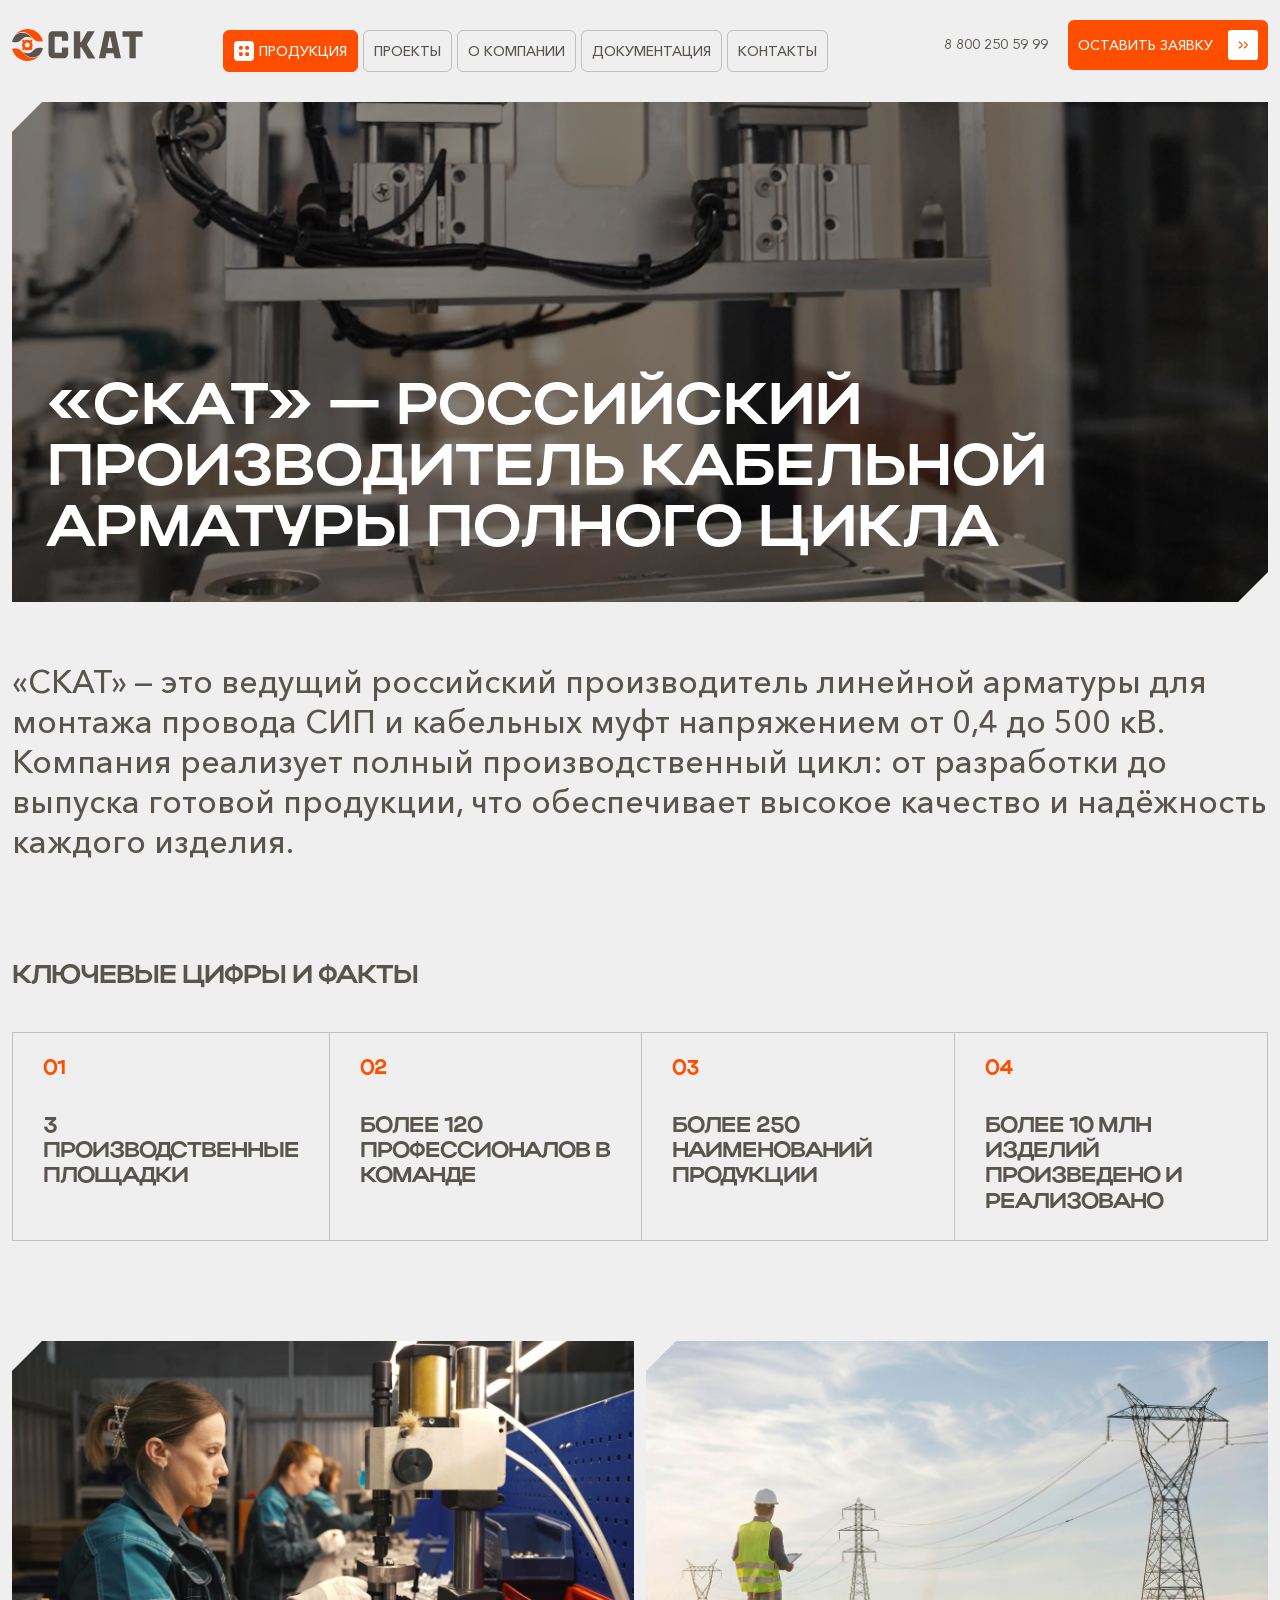
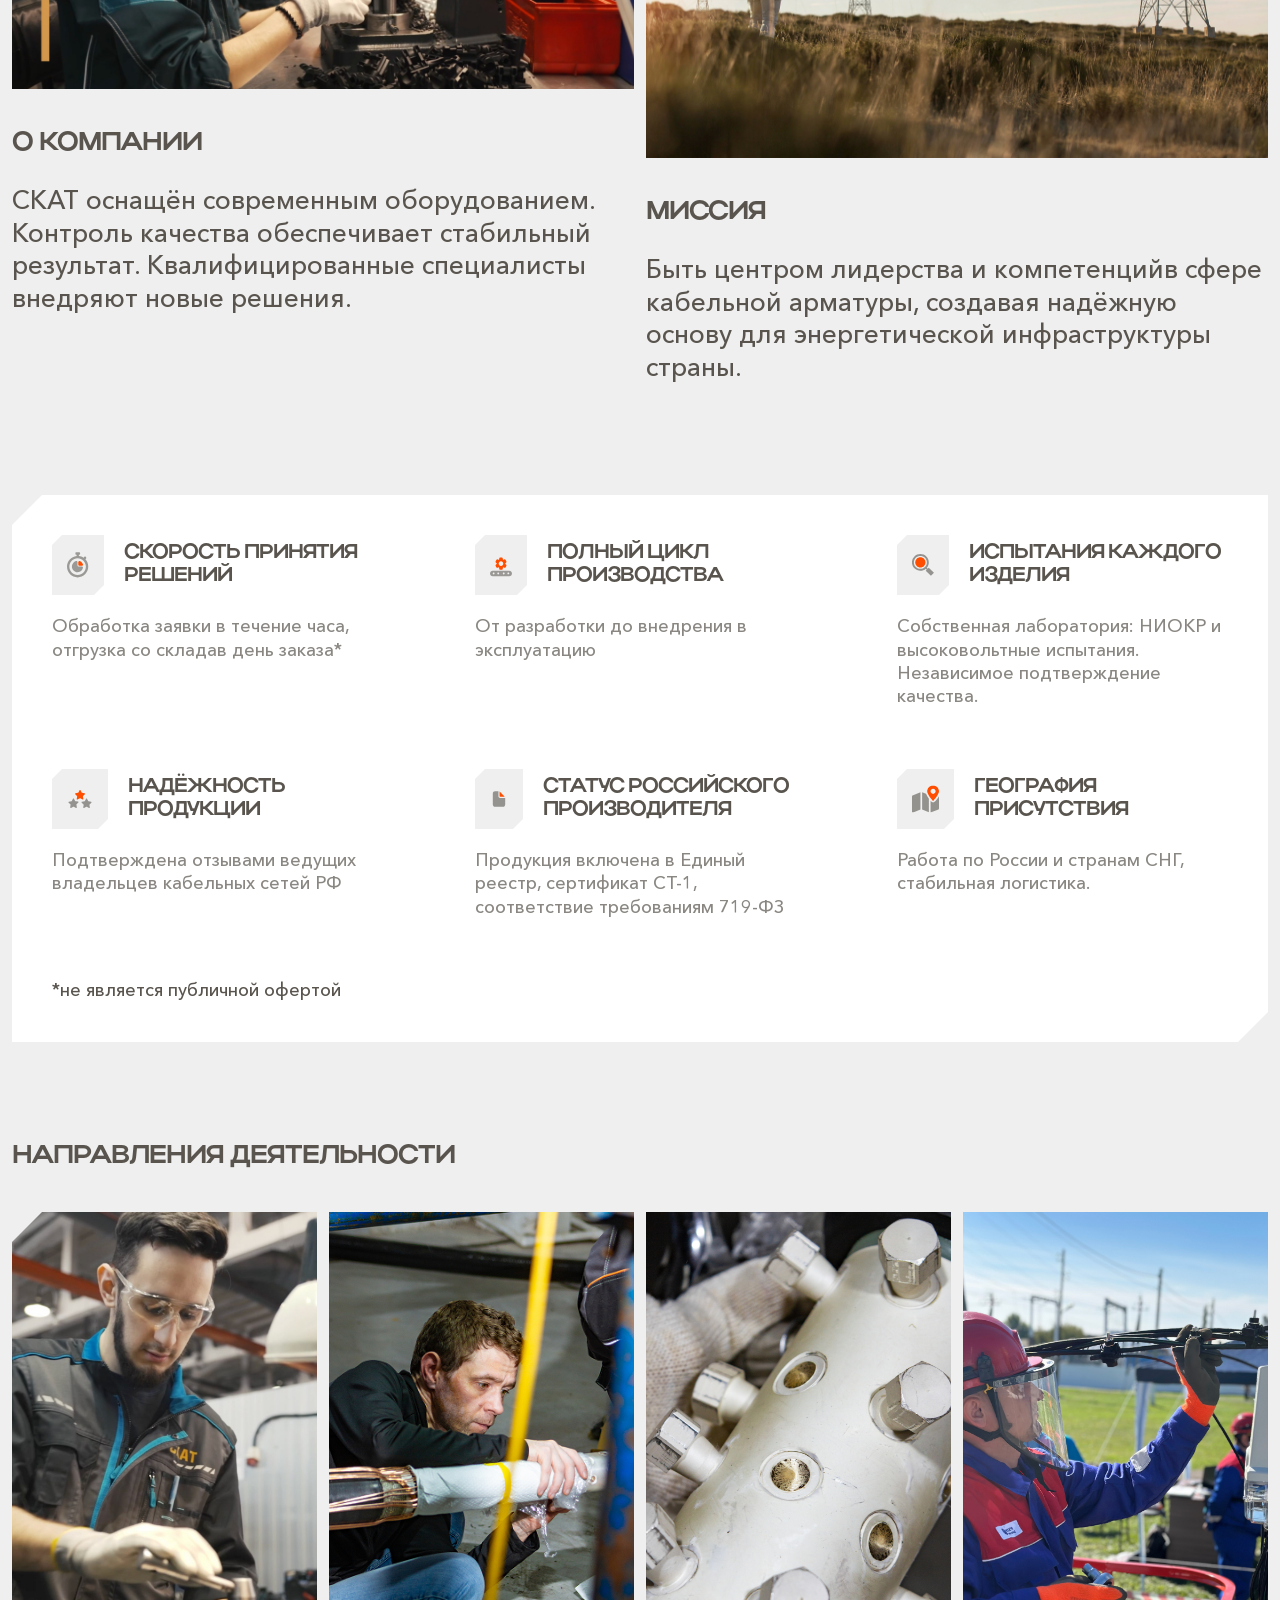
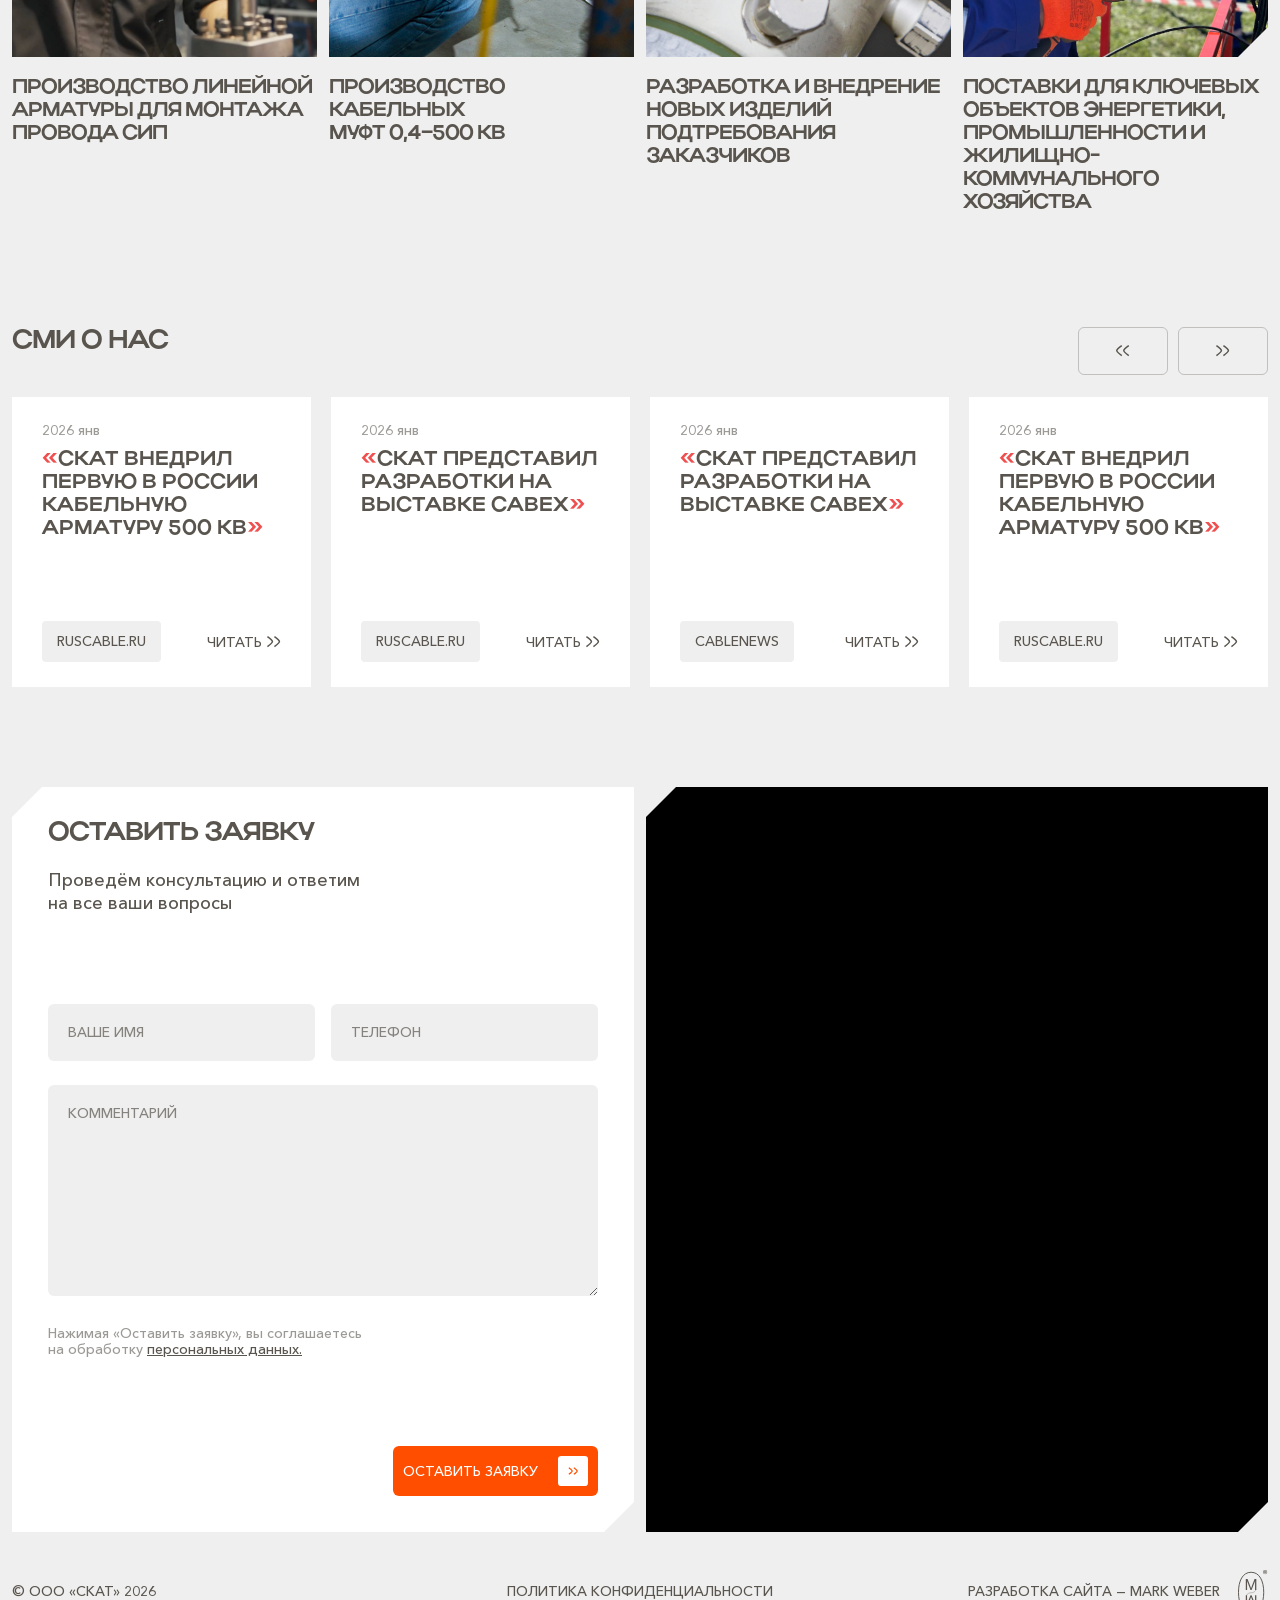
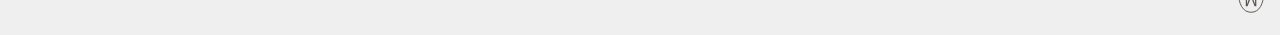
==== about.html @ c80c0df2 "added page about" ====
<!DOCTYPE html>
<html lang="ru">
	<head>
		<meta charset="UTF-8" />
		<meta name="viewport" content="width=device-width, initial-scale=1.0" />
		<title>О компании — СКАТ</title>
		<link rel="stylesheet" href="styles/swiper-bundle.min.css" />
		<link rel="stylesheet" href="styles/aos.css" />
		<link rel="stylesheet" href="styles/styles.css?ver=docs12" />
	</head>
	<body>
		<!-- Header -->
		<header class="header">
			<div class="container container-lg">
				<div class="row header-row">
					<!-- Logo -->
					<div class="col-5 col-md-2 col-lg-2 col-xl-3 header-row__logo">
						<a href="index.html" class="header-logo">
							<img
								src="images/logo-skat.svg"
								alt="СКАТ"
								width="131"
								height="32"
							/>
						</a>
					</div>
					<!-- Menu (desktop) -->
					<div class="col-12 col-md-6 col-lg-6 col-xl-6 header-row__nav">
						<nav class="menu">
							<a href="#" class="menu-item menu-item-selected">
								<span class="menu-icon">
									<img
										src="images/icon-menu-grid.svg"
										alt=""
										width="10"
										height="10"
									/>
								</span>
								продукция
							</a>
							<a href="#" class="menu-item">проекты</a>
							<a href="#" class="menu-item">о компании</a>
							<a href="#" class="menu-item">документация</a>
							<a href="contacts1.html" class="menu-item">Контакты</a>
						</nav>
					</div>
					<!-- Phone, Burger, Button -->
					<div class="col-7 col-md-10 col-lg-4 col-xl-3 header-row__right">
						<div class="header-right">
							<a href="tel:+78002505999" class="phone">8 800 250 59 99</a>
							<button
								type="button"
								class="burger-btn"
								aria-label="Открыть меню"
							>
								<span class="burger-btn__line burger-btn__line--top"></span>
								<span class="burger-btn__line burger-btn__line--bottom"></span>
							</button>
							<button class="btn btn-primary feedback-btn">
								Оставить заявку
								<img
									src="images/icon-arrow-double.svg"
									alt="Подробнее"
									width="36"
									height="36"
								/>
							</button>
						</div>
					</div>
				</div>
			</div>
			<!-- Мобильное меню (выезжает слева) -->
			<div
				class="mobile-menu-overlay"
				id="mobile-menu-overlay"
				aria-hidden="true"
			></div>
			<div class="mobile-menu-panel" id="mobile-menu-panel" aria-hidden="true">
				<nav class="menu">
					<a href="#" class="menu-item menu-item-selected">
						<span class="menu-icon">
							<img
								src="images/icon-menu-grid.svg"
								alt=""
								width="10"
								height="10"
							/>
						</span>
						продукция
					</a>
					<a href="#" class="menu-item">проекты</a>
					<a href="#" class="menu-item">о компании</a>
					<a href="#" class="menu-item">документация</a>
					<a href="contacts1.html" class="menu-item">Контакты</a>
				</nav>
				<a href="#" class="btn btn-primary feedback-btn">
					Оставить заявку
					<img
						src="images/icon-arrow-double.svg"
						alt=""
						width="36"
						height="36"
					/>
				</a>
			</div>
		</header>

		<!-- ======================== ABOUT PAGE ======================== -->
		

			<!-- 1) Hero -->
			<section class="about-hero-section"  >
				<div class="container container-xxl" data-aos="fade-up" data-aos-delay="200">
					<div class="about-hero corner-tl-30 corner-br-30" style="background-image: url(images/hero-about.jpg);">
						<div class="about-hero__overlay"></div>
						<div class="about-hero__content">
							<h2 class="about-hero__title">
								«СКАТ» — российский производитель кабельной арматуры полного цикла
							</h2>
						</div>
					</div>
				</div>
			</section>

			<!-- 2) О компании — текст -->
			 <section class="about-page-section" >
					<div class="container container-lg" data-aos="fade-up" data-aos-delay="400">
						<div class="about-text-block">
							<div class="about-text-block__p">
								<p>«СКАТ» — это ведущий российский производитель линейной арматуры для монтажа провода СИП и кабельных муфт напряжением от 0,4 до 500 кВ. Компания реализует полный производственный цикл: от разработки до выпуска готовой продукции, что обеспечивает высокое качество и надёжность каждого изделия.
								</p>
							</div>
						</div>
					</div>
			</section>

			<!-- 3) Ключевые цифры и факты -->
			 <section class="about-facts-section" >
				<div class="container container-lg">
						<h3 class="about-section-title"  data-aos="fade-up" data-aos-delay="200">Ключевые цифры и факты</h3>
						<div class="about-facts">
							<div class="about-facts__item"  data-aos="fade-up" data-aos-delay="200">
								<span class="about-facts__number">01</span>
								<span class="about-facts__label">3 производственные площадки</span>
							</div>
							<div class="about-facts__item"  data-aos="fade-up" data-aos-delay="400">
								<span class="about-facts__number">02</span>
								<span class="about-facts__label">Более 120 профессионалов в команде</span>
							</div>
							<div class="about-facts__item"  data-aos="fade-up" data-aos-delay="600">
								<span class="about-facts__number">03</span>
								<span class="about-facts__label">Более 250 наименований продукции</span>
							</div>
							<div class="about-facts__item"  data-aos="fade-up" data-aos-delay="800">
								<span class="about-facts__number">04</span>
								<span class="about-facts__label">Более 10 млн изделий произведено и реализовано</span>
							</div>
						</div>
				</div>
			</section>

			<!-- 4) Два блока: картинка с уголками + название + текст -->
			<section class="about-info-section" >
				<div class="container container-lg" >
					<div class="row">
						<div class="col-12 col-md-6">
							<div class="about-info-block" data-aos="fade-up" data-aos-delay="200">
								<div class="about-info-block__image corner-tl-30">
									<img src="images/about1.jpg" alt="Производство" />
								</div>
								<h3 class="about-info-block__title">О компании</h3>
								<p class="about-info-block__text">
								СКАТ оснащён современным оборудованием. Контроль качества обеспечивает стабильный результат. Квалифицированные специалисты внедряют новые решения.
								</p>
							</div>
						</div>
						<div class="col-12 col-md-6">
							<div class="about-info-block" data-aos="fade-up" data-aos-delay="400">
								<div class="about-info-block__image corner-tl-30">
									<img src="images/about2.jpg" alt="Команда" />
								</div>
								<h3 class="about-info-block__title">миссия</h3>
								<div class="about-info-block__text">
									Быть центром лидерства и компетенцийв сфере кабельной арматуры, создавая надёжную основу для энергетической инфраструктуры страны.
								</div>
							</div>
						</div>
					</div>
				</div>
			</section>

			<!-- 5) Преимущества — белая секция с уголками, сетка 3×2 -->
			<section class="about-advantages-section" >
				<div class="container container-xxl">
					<div class="about-advantages corner-tl-30 corner-br-30">
						<div class="about-advantages__grid">
							<div class="about-advantages__item" data-aos="fade-up" data-aos-delay="200">
								<div class="about-advantages__head">
									<div class="about-advantages__icon corner-tl-10-white corner-br-10-white">
										<img src="images/icon-speed.svg" alt="" />
									</div>
									<h4 class="about-advantages__title">Скорость принятия решений</h4>
								</div>
								<p class="about-advantages__text">
									Обработка заявки в течение часа, отгрузка со складав день заказа* 
								</p>
							</div>
							<div class="about-advantages__item" data-aos="fade-up" data-aos-delay="400">
								<div class="about-advantages__head">
									<div class="about-advantages__icon corner-tl-10-white corner-br-10-white">
										<img src="images/icon-setting.svg" alt="" />
									</div>
									<h4 class="about-advantages__title">полный цикл производства</h4>
								</div>
								<p class="about-advantages__text">
									От разработки до внедрения в эксплуатацию
								</p>
							</div>
							<div class="about-advantages__item" data-aos="fade-up" data-aos-delay="600">
								<div class="about-advantages__head">
									<div class="about-advantages__icon corner-tl-10-white corner-br-10-white">
										<img src="images/icon-search.svg" alt="" />
									</div>
									<h4 class="about-advantages__title">Испытания каждого изделия</h4>
								</div>
								<p class="about-advantages__text">
									Собственная лаборатория: НИОКР и высоковольтные испытания. Независимое подтверждение качества.
								</p>
							</div>
							<div class="about-advantages__item" data-aos="fade-up" data-aos-delay="200">
								<div class="about-advantages__head">
									<div class="about-advantages__icon corner-tl-10-white corner-br-10-white">
										<img src="images/icon-medal.svg" alt="" />
									</div>
									<h4 class="about-advantages__title">Надёжность продукции</h4>
								</div>
								<p class="about-advantages__text">
									Подтверждена отзывами ведущих владельцев кабельных сетей РФ
								</p>
							</div>
							<div class="about-advantages__item" data-aos="fade-up" data-aos-delay="400">
								<div class="about-advantages__head">
									<div class="about-advantages__icon corner-tl-10-white corner-br-10-white">
										<img src="images/icon-doc.svg" alt="" />
									</div>
									<h4 class="about-advantages__title">Статус российского производителя</h4>
								</div>
								<p class="about-advantages__text">
									Продукция включена в Единый реестр, сертификат СТ-1, соответствие требованиям 719-ФЗ
								</p>
							</div>
							<div class="about-advantages__item" data-aos="fade-up" data-aos-delay="600">
								<div class="about-advantages__head">
									<div class="about-advantages__icon corner-tl-10-white corner-br-10-white">
										<img src="images/icon-geo.svg" alt="" />
									</div>
									<h4 class="about-advantages__title">География присутствия</h4>
								</div>
								<p class="about-advantages__text">
									Работа по России и странам СНГ, стабильная логистика.
								</p>
							</div>
						</div>
						<div class="about-advantages-text" data-aos="fade-up" data-aos-delay="200">*не является публичной офертой</div>
					</div>
				</div>
			</section>

			<!-- 6) Направления деятельности -->
			<section class="about-activities-section" >
				<div class="container container-lg">
					<h3 class="about-section-title" data-aos="fade-up" data-aos-delay="200">Направления деятельности</h3>
					<div class="row">
						<div class="col-12 col-sm-6 col-lg-3">
							<div class="about-activity" data-aos="fade-up" data-aos-delay="200">
								<div class="about-activity__image corner-tl-30">
									<img src="images/nap1.jpg" alt="Производство линейной арматуры для монтажа провода СИП" />
								</div>
								<h4 class="about-activity__title">Производство линейной<br> арматуры для монтажа<br> провода СИП</h4>
							</div>
						</div>
						<div class="col-12 col-sm-6 col-lg-3">
							<div class="about-activity" data-aos="fade-up" data-aos-delay="400">
								<div class="about-activity__image">
									<img src="images/nap2.jpg" alt="Производство кабельных муфт 0,4–500 кВ" />
								</div>
								<h4 class="about-activity__title">Производство кабельных<br> муфт 0,4–500 кВ</h4>
							</div>
						</div>
						<div class="col-12 col-sm-6 col-lg-3">
							<div class="about-activity" data-aos="fade-up" data-aos-delay="600">
								<div class="about-activity__image">
									<img src="images/nap3.jpg" alt="Разработка и внедрение новых изделий подтребования заказчиков" />
								</div>
								<h4 class="about-activity__title">Разработка и внедрение<br> новых изделий<br> подтребования заказчиков</h4>
							</div>
						</div>
						<div class="col-12 col-sm-6 col-lg-3">
							<div class="about-activity" data-aos="fade-up" data-aos-delay="800">
								<div class="about-activity__image corner-br-30">
									<img src="images/nap4.jpg" alt="Поставки для ключевых объектов энергетики, промышленности и жилищно-коммунального хозяйства" />
								</div>
								<h4 class="about-activity__title">Поставки для ключевых<br> объектов энергетики,<br> промышленности и жилищно-<br>коммунального хозяйства</h4>
							</div>
						</div>
					</div>
				</div>
			</section>

			<!-- 7) СМИ о нас -->
			<section class="about-press-section" >
				<div class="container container-lg">
					<div class="about-press__header" data-aos="fade-up" data-aos-delay="200">
						<h3 class="about-section-title">СМИ о нас</h3>
						<div class="about-press__nav">
							<button
								class="about-press__btn about-press__btn--prev"
								type="button"
								aria-label="Назад"
							>
								<svg width="14" height="12" viewBox="0 0 14 12" fill="none" xmlns="http://www.w3.org/2000/svg">
									<path d="M12.75 0.614258C12.75 0.614258 7.75 4.11426 7.75 5.61426C7.75 7.11426 12.75 10.6143 12.75 10.6143" stroke="#59554E" stroke-width="1.5"/>
									<path d="M5.75 0.614258C5.75 0.614258 0.75 4.11426 0.75 5.61426C0.75 7.11426 5.75 10.6143 5.75 10.6143" stroke="#59554E" stroke-width="1.5"/>
								</svg>
							</button>
							<button
								class="about-press__btn about-press__btn--next"
								type="button"
								aria-label="Вперёд"
							>
								<svg width="14" height="12" viewBox="0 0 14 12" fill="none" xmlns="http://www.w3.org/2000/svg">
									<path d="M0.430161 0.614258C0.430161 0.614258 5.43016 4.11426 5.43016 5.61426C5.43016 7.11426 0.430161 10.6143 0.430161 10.6143" stroke="#59554E" stroke-width="1.5"/>
									<path d="M7.43016 0.614258C7.43016 0.614258 12.4302 4.11426 12.4302 5.61426C12.4302 7.11426 7.43016 10.6143 7.43016 10.6143" stroke="#59554E" stroke-width="1.5"/>
								</svg>
							</button>
						</div>
					</div>
					<div class="about-press__swiper swiper" data-aos="fade-up" data-aos-delay="200">
						<div class="swiper-wrapper">
							<div class="swiper-slide">
								<div class="about-press__card">
									<div class="about-press__top">
										<span class="about-press__date text-14">2026 янв</span>
										<h4 class="about-press__card-title">
											<span>«</span>СКАТ внедрил первую в России кабельную арматуру 500 кВ<span>»</span>
										</h4>
									</div>
									<div class="about-press__bottom">
										<span class="about-press__source text-14">RusCable.Ru</span>
										<a href="#" class="about-press__link text-14">Читать 
											<span>
												<svg width="14" height="12" viewBox="0 0 14 12" fill="none" xmlns="http://www.w3.org/2000/svg">
													<path d="M0.430176 10.6143C0.430176 10.6143 5.43018 7.11426 5.43018 5.61426C5.43018 4.11426 0.430176 0.614258 0.430176 0.614258" stroke="#59554E" stroke-width="1.5"/>
													<path d="M7.43018 10.6143C7.43018 10.6143 12.4302 7.11426 12.4302 5.61426C12.4302 4.11426 7.43018 0.614258 7.43018 0.614258" stroke="#59554E" stroke-width="1.5"/>
												</svg>
											</span>
										</a>
									</div>
								</div>
							</div>
							<div class="swiper-slide">
								<div class="about-press__card">
									<div class="about-press__top">
										<span class="about-press__date text-14">2026 янв</span>
										<h4 class="about-press__card-title">
											<span>«</span>СКАТ представил разработки на выставке Cabex<span>»</span>
										</h4>
									</div>
									<div class="about-press__bottom">
										<span class="about-press__source text-14">RusCable.Ru</span>
										<a href="#" class="about-press__link text-14">Читать 
											<span>
												<svg width="14" height="12" viewBox="0 0 14 12" fill="none" xmlns="http://www.w3.org/2000/svg">
													<path d="M0.430176 10.6143C0.430176 10.6143 5.43018 7.11426 5.43018 5.61426C5.43018 4.11426 0.430176 0.614258 0.430176 0.614258" stroke="#59554E" stroke-width="1.5"/>
													<path d="M7.43018 10.6143C7.43018 10.6143 12.4302 7.11426 12.4302 5.61426C12.4302 4.11426 7.43018 0.614258 7.43018 0.614258" stroke="#59554E" stroke-width="1.5"/>
												</svg>
											</span>
										</a>
									</div>
								</div>
							</div>
							<div class="swiper-slide">
								<div class="about-press__card">
									<div class="about-press__top">
										<span class="about-press__date text-14">2026 янв</span>
										<h4 class="about-press__card-title">
											<span>«</span>СКАТ представил разработки на выставке Cabex<span>»</span>
										</h4>
									</div>
									<div class="about-press__bottom">
										<span class="about-press__source text-14">CableNews</span>
										<a href="#" class="about-press__link text-14">Читать 
											<span>
												<svg width="14" height="12" viewBox="0 0 14 12" fill="none" xmlns="http://www.w3.org/2000/svg">
													<path d="M0.430176 10.6143C0.430176 10.6143 5.43018 7.11426 5.43018 5.61426C5.43018 4.11426 0.430176 0.614258 0.430176 0.614258" stroke="#59554E" stroke-width="1.5"/>
													<path d="M7.43018 10.6143C7.43018 10.6143 12.4302 7.11426 12.4302 5.61426C12.4302 4.11426 7.43018 0.614258 7.43018 0.614258" stroke="#59554E" stroke-width="1.5"/>
												</svg>
											</span>
										</a>
									</div>
								</div>
							</div>
							
							<div class="swiper-slide">
								<div class="about-press__card">
									<div class="about-press__top">
										<span class="about-press__date text-14">2026 янв</span>
										<h4 class="about-press__card-title">
											<span>«</span>СКАТ внедрил первую в России кабельную арматуру 500 кВ<span>»</span>
										</h4>
									</div>
									<div class="about-press__bottom">
										<span class="about-press__source text-14">RusCable.Ru</span>
										<a href="#" class="about-press__link text-14">Читать 
											<span>
												<svg width="14" height="12" viewBox="0 0 14 12" fill="none" xmlns="http://www.w3.org/2000/svg">
													<path d="M0.430176 10.6143C0.430176 10.6143 5.43018 7.11426 5.43018 5.61426C5.43018 4.11426 0.430176 0.614258 0.430176 0.614258" stroke="#59554E" stroke-width="1.5"/>
													<path d="M7.43018 10.6143C7.43018 10.6143 12.4302 7.11426 12.4302 5.61426C12.4302 4.11426 7.43018 0.614258 7.43018 0.614258" stroke="#59554E" stroke-width="1.5"/>
												</svg>
											</span>
										</a>
									</div>
								</div>
							</div>
							<div class="swiper-slide">
								<div class="about-press__card">
									<div class="about-press__top">
										<span class="about-press__date text-14">2026 янв</span>
										<h4 class="about-press__card-title">
											<span>«</span>СКАТ представил разработки на выставке Cabex<span>»</span>
										</h4>
									</div>
									<div class="about-press__bottom">
										<span class="about-press__source text-14">CableNews</span>
										<a href="#" class="about-press__link text-14">Читать 
											<span>
												<svg width="14" height="12" viewBox="0 0 14 12" fill="none" xmlns="http://www.w3.org/2000/svg">
													<path d="M0.430176 10.6143C0.430176 10.6143 5.43018 7.11426 5.43018 5.61426C5.43018 4.11426 0.430176 0.614258 0.430176 0.614258" stroke="#59554E" stroke-width="1.5"/>
													<path d="M7.43018 10.6143C7.43018 10.6143 12.4302 7.11426 12.4302 5.61426C12.4302 4.11426 7.43018 0.614258 7.43018 0.614258" stroke="#59554E" stroke-width="1.5"/>
												</svg>
											</span>
										</a>
									</div>
								</div>
							</div>
							<div class="swiper-slide">
								<div class="about-press__card">
									<div class="about-press__top">
										<span class="about-press__date text-14">2026 янв</span>
										<h4 class="about-press__card-title">
											<span>«</span>СКАТ представил разработки на выставке Cabex<span>»</span>
										</h4>
									</div>
									<div class="about-press__bottom">
										<span class="about-press__source text-14">CableNews</span>
										<a href="#" class="about-press__link text-14">Читать 
											<span>
												<svg width="14" height="12" viewBox="0 0 14 12" fill="none" xmlns="http://www.w3.org/2000/svg">
													<path d="M0.430176 10.6143C0.430176 10.6143 5.43018 7.11426 5.43018 5.61426C5.43018 4.11426 0.430176 0.614258 0.430176 0.614258" stroke="#59554E" stroke-width="1.5"/>
													<path d="M7.43018 10.6143C7.43018 10.6143 12.4302 7.11426 12.4302 5.61426C12.4302 4.11426 7.43018 0.614258 7.43018 0.614258" stroke="#59554E" stroke-width="1.5"/>
												</svg>
											</span>
										</a>
									</div>
								</div>
							</div>
						</div>
					</div>
				</div>
		</section>


		<!-- ======================== REQUEST FORM + MAP ======================== -->
		<section class="request-section">
			<div class="container">
				<div class="row">
					<div
						class="col-12 col-md-6 col-lg-6 col-xl-6"
						data-aos="fade-up"
						data-aos-delay="100"
					>
						<div
							class="request-form-wrapper corner-tl-30 corner-br-30"
							style="height: 100%"
						>
							<h3 class="request-title h3">Оставить заявку</h3>
							<p class="request-subtitle">
								Проведём консультацию и ответим на все ваши вопросы
							</p>
							<form class="request-form">
								<div class="request-form-row request-form-row--two">
									<div class="request-field">
										<input
											type="text"
											id="request-name"
											name="name"
											placeholder="Ваше имя"
										/>
									</div>
									<div class="request-field">
										<input
											type="tel"
											id="request-phone"
											name="phone"
											placeholder="Телефон"
										/>
									</div>
								</div>
								<div class="request-form-row">
									<div class="request-field">
										<textarea
											id="request-comment"
											name="comment"
											rows="4"
											placeholder="Комментарий"
										></textarea>
									</div>
								</div>
								<p class="request-policy text-14">
									Нажимая «Оставить заявку», вы соглашаетесь на обработку
									<a href="#">персональных данных.</a>
								</p>
								<div class="request-form-actions">
									<button type="submit" class="btn btn-primary">
										Оставить заявку
										<img
											src="images/icon-arrow-double.svg"
											alt="Отправить"
											width="36"
											height="36"
										/>
									</button>
								</div>
							</form>
						</div>
					</div>
					<div
						class="col-12 col-md-6 col-lg-6 col-xl-6"
						data-aos="fade-up"
						data-aos-delay="300"
					>
						<div class="contacts-map-wrap corner-tl-30 corner-br-30">
							<div id="contacts-yandex-map" class="contacts-yandex-map"></div>
							<div
								class="contacts-map-data"
								id="contacts-map-data"
								aria-hidden="true"
							>
								<div class="contacts-map-data-inner">
									<p><strong>Телефон</strong><br />+7 925-112-18-81</p>
									<p><strong>Почта</strong><br />info@skat-rt.ru</p>
									<p>
										<strong>Адрес</strong><br />г. Москва, г. Щербинка, ул.
										Спортивная д.7, офис 108.
									</p>
									<p><strong>Режим работы склада</strong><br />09:00-17:00</p>
								</div>
							</div>
						</div>
					</div>
				</div>
			</div>
		</section>

		<!-- Footer -->
		<footer class="footer">
			<div class="container container-lg">
				<div class="row row-center-align">
					<div class="col-12 col-md-4">
						<p class="footer-left text-14">© ООО «СКАТ» 2026</p>
					</div>
					<div class="col-12 col-md-4">
						<a href="#" class="footer-center text-14"
							>Политика конфиденциальности</a
						>
					</div>
					<div class="col-12 col-md-4">
						<p class="footer-right">
							<a
								href="https://markweber.ru"
								target="_blank"
								class="footer-right-link text-14"
							>
								Разработка сайта — Mark Weber
								<img
									src="images/markweb.svg"
									alt="markweber"
									width="30"
									height="45"
								/>
							</a>
						</p>
					</div>
				</div>
			</div>
		</footer>

		<script src="js/aos.js"></script>
		<script src="js/swiper-bundle.min.js"></script>
		<script
			src="https://code.jquery.com/jquery-3.7.1.min.js"
			integrity="sha256-/JqT3SQfawRcv/BIHPThkBvs0OEvtFFmqPF/lYI/Cxo="
			crossorigin="anonymous"
		></script>
		<script src="js/jquery.inputmask.bundle.js"></script>
		<script src="js/script.js?ver=about1"></script>

		<script src="https://api-maps.yandex.ru/2.1/?apikey=1d46cd9a-2c9e-4500-b55b-ee2306bc1a9f&lang=ru_RU"></script>
		<script>
			jQuery(document).ready(function ($) {
				ymaps.ready(function () {
					var mapCenter = [55.4997, 37.5597]
					var map = new ymaps.Map('contacts-yandex-map', {
						center: mapCenter,
						zoom: 16,
						controls: ['zoomControl'],
					})
					var pinSvg =
						'<svg width="80" height="80" viewBox="0 0 80 80" fill="none" xmlns="http://www.w3.org/2000/svg"><path fill-rule="evenodd" clip-rule="evenodd" d="M39.9974 6.66699C46.1858 6.66699 52.1207 9.12532 56.4966 13.5012C60.8724 17.877 63.3307 23.8119 63.3307 30.0003C63.3307 37.9403 59.0341 44.3903 54.5874 48.967C52.1314 51.4621 49.4312 53.7044 46.5274 55.6603L45.2841 56.4803L44.1774 57.177L43.6807 57.477L42.8241 57.9703C41.0641 58.9703 38.9307 58.9703 37.1707 57.9703L36.3141 57.4737L35.2807 56.8437L34.7107 56.4803L33.4674 55.6603C30.5636 53.7044 27.8634 51.4621 25.4074 48.967C20.9607 44.3903 16.6641 37.9403 16.6641 30.0003C16.6641 23.8119 19.1224 17.877 23.4982 13.5012C27.8741 9.12532 33.809 6.66699 39.9974 6.66699Z" fill="#FF4E00"/></svg>'
					var isMobile = window.innerWidth <= 690
					var placemark = new ymaps.Placemark(
						mapCenter,
						{},
						{
							iconLayout: 'default#imageWithContent',
							iconImageHref:
								'data:image/svg+xml;charset=UTF-8,' +
								encodeURIComponent(pinSvg),
							iconImageSize: isMobile ? [50, 50] : [72, 72],
							iconImageOffset: isMobile ? [-25, -50] : [-16, -40],
						},
					)
					map.geoObjects.add(placemark)
					map.behaviors.disable('scrollZoom')
				})
			})
		</script>

		<script>
			document.addEventListener('DOMContentLoaded', function () {
				AOS.init({ once: true, duration: 550, easing: 'ease-out' })

				// --- Press Swiper ---
				var pressSwiperEl = document.querySelector('.about-press__swiper')
				if (pressSwiperEl && typeof Swiper !== 'undefined') {
					new Swiper('.about-press__swiper', {
						slidesPerView: 4,
						spaceBetween: 20,
						navigation: {
							prevEl: '.about-press__btn--prev',
							nextEl: '.about-press__btn--next',
						},
						breakpoints: {
							0: {
								slidesPerView: 1,
								spaceBetween: 12,
							},
							690: {
								slidesPerView: 2,
								spaceBetween: 16,
							},
							992: {
								slidesPerView: 3,
								spaceBetween: 20,
							},
							1200: {
								slidesPerView: 4,
								spaceBetween: 20,
							},
						},
					})
				}
			})
		</script>
	</body>
</html>
---- styles/styles.css ----
/* ============================================
   ЧАСТЬ 1: БАЗОВЫЕ СТИЛИ (по блокам)
   Без медиазапросов. Референс: широкий экран.
   ============================================ */

/* ----------------------------------------
   Блок: CSS Variables
   ---------------------------------------- */
:root {
	--color-white: #ffffff;
	--color-gray: #59554e;
	--color-orange: #ff4e00;
	--color-orange-dark: #dd4401;
	--color-bg: #efefef;
	--color-error: #ef4f4f;
	--color-gray-30: rgba(89, 85, 78, 0.3);
	--color-gray-60: rgba(89, 85, 78, 0.6);

	--font-actay-wide: 'Actay Wide', sans-serif;
	--font-actay: 'Actay', sans-serif;
	--font-actay-condensed: 'Actay Condensed', sans-serif;
	--font-avenir-next: 'Avenir Next', sans-serif;

	/* Spacing (переопределяются в каждом @media max-width) */
	--gap: 12px;
	--mb: 16px;
	--container-lg-max: 1840px;

	/* Typography (переопределяются в каждом @media max-width) */
	--fs-body: 18px;
	--fs-h1: 64px;
	--fs-h2: 48px;
	--fs-h3: 28px;
	--fs-h4: 20px;
	--fs-14: 14px;
	--fs-16: 16px;
	--fs-18: 18px;
	--fs-22: 22px;
}

/* ----------------------------------------
   Блок: Font Faces
   ---------------------------------------- */
@font-face {
	font-family: 'Actay Condensed';
	src: url('../fonts/ActayCondensed-Thin.woff') format('woff');
	font-weight: 100;
	font-style: normal;
}

@font-face {
	font-family: 'Actay';
	src: url('../fonts/Actay-Regular.woff') format('woff');
	font-weight: 400;
	font-style: normal;
}

@font-face {
	font-family: 'Actay Wide';
	src: url('../fonts/ActayWide-Bold.woff') format('woff');
	font-weight: 700;
	font-style: normal;
}

@font-face {
	font-family: 'Avenir Next';
	src: url('../fonts/AvenirNextCyr-Medium.woff') format('woff');
	font-weight: 500;
	font-style: normal;
}

/* ----------------------------------------
   Блок: Reset & Base
   ---------------------------------------- */
* {
	margin: 0;
	padding: 0;
	box-sizing: border-box;
}

body {
	font-family: var(--font-avenir-next);
	font-size: var(--fs-body);
	line-height: 130%;
	color: var(--color-gray);
	background-color: var(--color-bg);
	overflow-x: hidden;
}

img {
	max-width: 100%;
	height: auto;
}

/* ----------------------------------------
   Блок: Grid System
   ---------------------------------------- */
.container {
	width: 100%;
	padding-left: 12px;
	padding-right: 12px;
	margin-left: auto;
	margin-right: auto;
}

.container-lg {
	max-width: var(--container-lg-max);
	width: 100%;
	padding-left: 12px;
	padding-right: 12px;
	margin-left: auto;
	margin-right: auto;
}

.container-sm {
	max-width: 540px;
	padding-left: 12px;
	padding-right: 12px;
	margin-left: auto;
	margin-right: auto;
}

.row {
	display: flex;
	flex-wrap: wrap;
	margin-left: -6px;
	margin-right: -6px;
}

[class*='col-'] {
	padding-left: 6px;
	padding-right: 6px;
	padding-bottom: var(--gap);
}
/* Extra small (mobile, default) */
.col-1 {
	width: 8.333333%;
}
.col-2 {
	width: 16.666667%;
}
.col-3 {
	width: 25%;
}
.col-4 {
	width: 33.333333%;
}
.col-5 {
	width: 41.666667%;
}
.col-6 {
	width: 50%;
}
.col-7 {
	width: 58.333333%;
}
.col-8 {
	width: 66.666667%;
}
.col-9 {
	width: 75%;
}
.col-10 {
	width: 83.333333%;
}
.col-11 {
	width: 91.666667%;
}
.col-12 {
	width: 100%;
}

/* >= 768px */
@media (min-width: 768px) {
	.col-sm-1 {
		width: 8.333333%;
	}
	.col-sm-2 {
		width: 16.666667%;
	}
	.col-sm-3 {
		width: 25%;
	}
	.col-sm-4 {
		width: 33.333333%;
	}
	.col-sm-5 {
		width: 41.666667%;
	}
	.col-sm-6 {
		width: 50%;
	}
	.col-sm-7 {
		width: 58.333333%;
	}
	.col-sm-8 {
		width: 66.666667%;
	}
	.col-sm-9 {
		width: 75%;
	}
	.col-sm-10 {
		width: 83.333333%;
	}
	.col-sm-11 {
		width: 91.666667%;
	}
	.col-sm-12 {
		width: 100%;
	}
}

/* >= 992px */
@media (min-width: 992px) {
	.col-md-1 {
		width: 8.333333%;
	}
	.col-md-2 {
		width: 16.666667%;
	}
	.col-md-3 {
		width: 25%;
	}
	.col-md-4 {
		width: 33.333333%;
	}
	.col-md-5 {
		width: 41.666667%;
	}
	.col-md-6 {
		width: 50%;
	}
	.col-md-7 {
		width: 58.333333%;
	}
	.col-md-8 {
		width: 66.666667%;
	}
	.col-md-9 {
		width: 75%;
	}
	.col-md-10 {
		width: 83.333333%;
	}
	.col-md-11 {
		width: 91.666667%;
	}
	.col-md-12 {
		width: 100%;
	}
}

/* >= 1200px */
@media (min-width: 1280px) {
	.col-lg-1 {
		width: 8.333333%;
	}
	.col-lg-2 {
		width: 16.666667%;
	}
	.col-lg-3 {
		width: 25%;
	}
	.col-lg-4 {
		width: 33.333333%;
	}
	.col-lg-5 {
		width: 41.666667%;
	}
	.col-lg-6 {
		width: 50%;
	}
	.col-lg-7 {
		width: 58.333333%;
	}
	.col-lg-8 {
		width: 66.666667%;
	}
	.col-lg-9 {
		width: 75%;
	}
	.col-lg-10 {
		width: 83.333333%;
	}
	.col-lg-11 {
		width: 91.666667%;
	}
	.col-lg-12 {
		width: 100%;
	}
}

/* >= 1400px */
@media (min-width: 1400px) {
	.col-xl-1 {
		width: 8.333333%;
	}
	.col-xl-2 {
		width: 16.666667%;
	}
	.col-xl-3 {
		width: 25%;
	}
	.col-xl-4 {
		width: 33.333333%;
	}
	.col-xl-5 {
		width: 41.666667%;
	}
	.col-xl-6 {
		width: 50%;
	}
	.col-xl-7 {
		width: 58.333333%;
	}
	.col-xl-8 {
		width: 66.666667%;
	}
	.col-xl-9 {
		width: 75%;
	}
	.col-xl-10 {
		width: 83.333333%;
	}
	.col-xl-11 {
		width: 91.666667%;
	}
	.col-xl-12 {
		width: 100%;
	}
}

/* ----------------------------------------
   Блок: Typography
   ---------------------------------------- */
h1,
.h1 {
	font-family: var(--font-actay-wide);
	font-size: var(--fs-h1);
	line-height: 105%;
	font-weight: 700;
	color: var(--color-gray);
}

h2,
.h2 {
	font-family: var(--font-actay-wide);
	font-size: var(--fs-h2);
	line-height: 105%;
	font-weight: 700;
	color: var(--color-gray);
}

h3,
.h3 {
	font-family: var(--font-actay-wide);
	font-size: var(--fs-h3);
	line-height: 115%;
	font-weight: 700;
	color: var(--color-gray);
	letter-spacing: -1px;
}

h4,
.h4 {
	font-family: var(--font-actay-wide);
	font-size: var(--fs-h4);
	line-height: 115%;
	font-weight: 700;
	color: var(--color-gray);
}

.text-22-uppercase {
	font-family: var(--font-avenir-next);
	font-size: var(--fs-22);
	line-height: 120%;
	font-weight: 500;
	text-transform: uppercase;
	letter-spacing: 0%;
}

.text-22 {
	font-family: var(--font-avenir-next);
	font-size: var(--fs-22);
	line-height: 130%;
	font-weight: 400;
}

.text-18-uppercase {
	font-family: var(--font-avenir-next);
	font-size: var(--fs-18);
	line-height: 120%;
	font-weight: 500;
	text-transform: uppercase;
	letter-spacing: 0%;
}

.text-18 {
	font-family: var(--font-avenir-next);
	font-size: var(--fs-18);
	line-height: 130%;
	font-weight: 400;
}

.text-14-uppercase {
	font-family: var(--font-avenir-next);
	font-size: var(--fs-14);
	line-height: 120%;
	font-weight: 500;
	text-transform: uppercase;
	letter-spacing: 0%;
}

.text-14 {
	font-family: var(--font-avenir-next);
	font-size: var(--fs-14);
	line-height: 120%;
	font-weight: 400;
}

/* ----------------------------------------
   Блок: Buttons
   ---------------------------------------- */
.btn {
	display: inline-flex;
	align-items: center;
	justify-content: space-between;
	gap: 43px;
	padding: 6px 6px 6px 18px;
	font-family: var(--font-avenir-next);
	font-weight: 500;
	font-style: normal;
	font-size: var(--fs-14);
	line-height: 120%;
	letter-spacing: 0%;
	text-transform: uppercase;
	text-decoration: none;
	border-radius: 6px;
	cursor: pointer;
	transition: all 0.4s ease;
	border: none;
	white-space: nowrap;
	width: max-content;
}

.btn-primary {
	background-color: var(--color-orange);
	color: var(--color-white);
}

.btn-primary:hover {
	background-color: var(--color-orange-dark);
}

.btn-outline {
	background-color: transparent;
	border: 1px solid var(--color-orange);
	color: var(--color-orange);
}

.btn-outline:hover {
	background-color: var(--color-orange);
	color: var(--color-white);
}

.btn-icon {
	display: flex;
	align-items: center;
	justify-content: center;
	width: 36px;
	height: 36px;
	padding: 0;
	background-color: transparent;
	border: none;
	border-radius: 4px;
	cursor: pointer;
	transition: all 0.4s ease;
}

.burger-btn {
	display: none;
}

.mobile-menu-panel,
.mobile-menu-overlay {
	display: none;
}

/* ----------------------------------------
   Блок: Header
   ---------------------------------------- */
.header {
	background-color: var(--color-bg);
	padding: 20px 0;
}

.header-row {
	align-items: center;
}

.header-row .col-12 {
	padding-bottom: 0;
}

.header-logo {
	display: flex;
	align-items: center;
	height: 100%;
}

.logo-text {
	font-family: var(--font-actay-wide);
	font-size: var(--fs-h4);
	font-weight: 700;
	color: var(--color-gray);
}

.menu {
	display: flex;
	flex-wrap: wrap;
	gap: var(--gap);
}

.menu-item {
	display: inline-flex;
	align-items: center;
	gap: 10px;
	padding: 15px 18px;
	border: 1px solid #59554e4d;
	border-radius: 6px;
	text-decoration: none;
	font-family: var(--font-avenir-next);
	font-weight: 500;
	font-size: var(--fs-14);
	line-height: 120%;
	text-transform: uppercase;
	color: var(--color-gray);
	transition: all 0.4s ease;
	position: relative;
	overflow: hidden;
}

.menu-item.menu-item-selected {
	background: var(--color-orange);
	color: var(--color-white);
	border: 1px solid var(--color-orange);
	gap: 16px;
	padding: 6px 18px 6px 6px;
}

.menu-icon {
	display: flex;
	align-items: center;
	justify-content: center;
	transition: opacity 0.4s ease;
	background: var(--color-white);
	padding: 13px;
	border-radius: 4px;
}
.hero-main h3 {
	text-transform: uppercase;
}
.menu-item:hover {
	background-color: var(--color-white);
	color: var(--color-gray);
}

.menu-item:hover .menu-icon,
.menu-item.active .menu-icon {
	opacity: 1;
}

.header-right {
	display: flex;
	align-items: center;
	justify-content: flex-end;
	gap: 75px;
	height: 100%;
}

.header-right button {
	gap: 40px;
}
.header-right button.burger-btn {
	gap: 6px;
}

.phone {
	font-family: var(--font-avenir-next);
	font-size: var(--fs-14);
	font-weight: 500;
	color: var(--color-gray);
	text-decoration: none;
	white-space: nowrap;
	transition: color 0.4s ease;
}

.phone:hover {
	color: var(--color-orange);
}

/* ----------------------------------------
   Блок: Hero
   ---------------------------------------- */
.hero {
	padding: 0;
}

.hero .row {
	margin-left: -6px;
	margin-right: -6px;
}

.hero-main {
	position: relative;
	min-height: 500px;
	padding: 40px;
	display: flex;
	flex-direction: column;
	justify-content: space-between;
	height: 100%;
	background-size: cover;
	background-position: center;
	text-decoration: none;
}

.hero-main h1,
.hero-main h3 {
	color: var(--color-white);
}

.hero-content-top-left {
	position: relative;
	top: auto;
	left: auto;
}

.hero-two-column-title {
	width: 100%;
	text-align: center;
	margin: 0 0 30px;
	text-transform: uppercase;
}

.hero-main.hero-main-column {
	min-height: 820px;
	flex-direction: column;
	justify-content: flex-start;
	height: 100%;
	gap: 50px;
	padding: 55px 60px;
}

.hero-content-top-left h1 {
	margin-bottom: 12px;
	text-transform: uppercase;
}

.hero-content-bottom-right {
	position: absolute;
	bottom: 40px;
	left: 40px;
	right: 40px;
	display: flex;
	align-items: flex-end;
	justify-content: space-between;
	gap: 32px;
}

.hero-content-bottom-right h3 {
	margin-bottom: 19px;
}

.hero-content-bottom-right h1 {
	margin-bottom: 0;
	text-transform: uppercase;
}

.hero-bottom-titles {
	text-align: right;
}

.hero-sidebar {
	display: flex;
	flex-direction: column;
	gap: 0;
	height: 100%;
	padding: 0;
	background-color: var(--color-white);
}

.btn.btn-hero-column img {
	width: 48px;
	height: 48px;
}

.hero-sidebar-item {
	border: none;
	padding: 30px;
	flex: 1;
	display: flex;
	flex-direction: column;
	justify-content: space-between;
	gap: 35px;
	margin: 15px;
	border-radius: 6px;
	transition: all 0.4s ease;
	cursor: pointer;
	position: relative;
}

.hero-sidebar > div {
	transition: all 0.4s ease;
	cursor: pointer;
	position: relative;
}

.hero-sidebar-item:hover {
	background-color: var(--color-bg);
}
.hero-sidebar > .hero-sidebar__row > div::before,
.hero-sidebar > div::before {
	content: '';
	position: absolute;
	top: 0px;
	left: 45px;
	width: calc(100% - 90px);
	height: 1px;
	background-color: var(--color-gray);
	opacity: 0.2;
}

.hero-sidebar > div:nth-child(1)::before {
	display: none;
}
.hero-sidebar__block--projects::before {
	display: none;
}

/* Обёртка «проекты + документы»: на десктопе не участвует в сетке (display: contents), на мобилке — ряд пополам */
.hero-sidebar__row {
	display: contents;
}

.hero-sidebar-item h3 {
	margin-bottom: 12px;
	text-transform: uppercase;
}

.hero-sidebar-row {
	display: flex;
	justify-content: space-between;
	align-items: flex-end;
	text-transform: uppercase;
}

.hero-sidebar-row .btn-icon {
	background-color: var(--color-orange);
	width: 60px;
	height: 60px;
}

.hero-sidebar-contacts {
	display: flex;
	flex-direction: column;
	gap: 10px;
}
.company-slide-bottom {
	display: flex;
	justify-content: space-between;
	align-items: center;
	gap: 24px;
}

.btn-hero-column-overlay {
	position: absolute;
	left: 0;
	right: 0;
	top: 0;
	bottom: 0;
	margin: auto;
	opacity: 0;
	width: 100%;
	height: 100%;
	display: flex;
	z-index: -1;
	transition: all 0.4s;
	justify-content: center;
	align-items: center;
	align-content: center;
}

.btn-hero-column-overlay::before {
	content: '';
	position: absolute;
	top: 0;
	left: 0;
	width: 100%;
	height: 100%;
	background: var(--color-orange);
	opacity: 0.1;
}

.btn-hero-column {
	height: auto;
	max-height: 64px;
	padding: 8px 8px 8px 25px;
	font-size: 18px;
	gap: 84px;
	z-index: 9;
}

.hero-content-top-left h1,
.hero-content-top-left h3 {
	transition: all 0.4s;
}

.hero-main-column:hover .hero-content-top-left h1,
.hero-main-column:hover .hero-content-top-left h3 {
	color: var(--color-orange);
}

.hero-main-column:hover .btn-hero-column-overlay {
	opacity: 1;
	z-index: 1;
}

/* ----------------------------------------
   Блок: Main Content
   ---------------------------------------- */
.main {
	padding: 40px 0;
	min-height: calc(100vh - 200px);
}

.block {
	padding: 24px;
	border: 1px solid var(--color-gray);
	background-color: var(--color-white);
}

/* ----------------------------------------
   Блок: Footer
   ---------------------------------------- */
.footer {
	background-color: var(--color-bg);
	padding: 30px 0 10px;
	color: var(--color-gray);
}

.footer-center {
	text-align: center;
	display: block;
	text-decoration: none;
	color: var(--color-gray);
	transition: all 0.4s ease;
	text-transform: uppercase;
}

.footer-center:hover {
	text-decoration: underline;
}

.row-center-align {
	align-items: center;
}

.footer-left {
	text-align: left;
}

.footer-right {
	text-align: right;
}

.footer-right-link {
	display: inline-flex;
	align-items: center;
	gap: 20px;
	text-decoration: none;
	color: var(--color-gray);
	transition: all 0.4s ease;
	text-transform: uppercase;
}

/* ----------------------------------------
   Блок: Catalog (Swiper)
   ---------------------------------------- */
.catalog-section {
	padding: 60px 0 50px;
}

.catalog-row {
	align-items: stretch;
}

.catalog-left {
	display: flex;
	flex-direction: column;
	justify-content: space-between;
	height: 100%;
}

.catalog-title {
	font-family: var(--font-actay-wide);
	font-size: var(--fs-h3);
	line-height: 115%;
	font-weight: 700;
	text-transform: uppercase;
	color: var(--color-gray);
	margin-bottom: var(--mb);
}

.catalog-nav {
	display: inline-flex;
	align-items: center;
	gap: var(--gap);
	margin-bottom: calc(var(--mb) * 1.5);
}

.catalog-section .swiper-button-prev,
.catalog-section .swiper-button-next {
	position: static;
	margin: 0;
	width: auto;
	height: auto;
	border-radius: 4px;
	background-color: transparent;
	color: var(--color-gray);
	box-shadow: none;
	display: flex;
	align-items: center;
	justify-content: center;
	cursor: pointer;
	padding: 19px 40px;
	border: 1px solid var(--color-gray-30);
	transition: all 0.4s;
}

.catalog-section .swiper-button-prev:hover,
.catalog-section .swiper-button-next:hover {
	background: var(--color-white);
}

.catalog-section .swiper-button-prev::after,
.catalog-section .swiper-button-next::after {
	content: '';
}

.catalog-link-btn {
	margin-top: auto;
}

.catalog-link-btn--mobile {
	display: none;
}

.catalog-swiper.swiper {
	width: 100%;
	border-right: 1px solid var(--color-gray-30);
	padding-left: 1px;
}

.catalog-card {
	border-top: 1px solid var(--color-gray-30);
	border-bottom: 1px solid var(--color-gray-30);
	border-left: 1px solid var(--color-gray-30);
	border-right: 0;
	padding: 40px;
	background-color: transparent;
	display: flex;
	flex-direction: column;
	height: 100%;
	transition: all 0.4s;
	text-decoration: none;
}

.catalog-card:hover {
	background: var(--color-white);
	text-decoration: none;
}

.catalog-card-title {
	text-transform: uppercase;
	line-height: 115%;
	color: var(--color-gray);
	margin-bottom: var(--mb);
	min-height: 96px;
	transition: all 0.4s;
}

.catalog-card-image {
	width: 100%;
	padding: 50px 10px;
	overflow: hidden;
	margin-bottom: 25px;
}

.catalog-card:hover .catalog-card-title {
	color: var(--color-orange);
}

.catalog-card:hover .catalog-card-count {
	background: var(--color-bg);
}

.catalog-card-image img {
	width: 100%;
	object-fit: cover;
	display: block;
	transition: all 0.4s;
}

.catalog-card:hover .catalog-card-image img {
	transform: scale(1.05);
}

.catalog-card-meta {
	margin-top: auto;
	display: flex;
	align-items: center;
	justify-content: flex-start;
}

.catalog-card-count {
	font-family: var(--font-avenir-next);
	font-size: var(--fs-14);
	font-weight: 500;
	line-height: 120%;
	text-transform: uppercase;
	letter-spacing: 0;
	color: var(--color-gray);
	background-color: var(--color-white);
	padding: var(--gap) 15px;
	border-radius: 4px;
	transition: all 0.4s;
}

.request-field input::placeholder,
.request-field textarea::placeholder {
	color: var(--color-gray);
	opacity: 0.7;
}

.request-field input::placeholder:focus,
.request-field textarea::placeholder:focus {
	opacity: 1;
}

.request-field input.error {
	border-color: var(--color-error);
	color: var(--color-error);
}

.request-field input.error::placeholder {
	color: var(--color-error);
	opacity: 1;
}

/* ----------------------------------------
   Блок: Advantages
   ---------------------------------------- */
.advantages {
	padding: 15px 0;
	display: flex;
	align-items: center;
}

.advantages-wrapper {
	width: 100%;
	display: flex;
	justify-content: space-between;
	gap: 90px;
}

/* С Swiper-разметкой: на ПК — сетка, на мобилке — слайдер (Swiper инициализируется в JS только при ≤690px) */
.advantages-wrapper.advantages-swiper {
	display: block;
	overflow: hidden;
}

@media (min-width: 691px) {
	.advantages-wrapper.advantages-swiper {
		display: flex;
		overflow: visible;
	}
	.advantages-swiper .swiper-wrapper {
		display: flex;
		width: 100%;
		justify-content: space-between;
		gap: 90px;
		transform: none !important;
	}
	.advantages-swiper .swiper-slide {
		flex: 1;
		min-width: 0;
		height: auto;
	}
}

.advantage-item {
	flex: 1;
	text-align: left;
	padding: 20px 0;
	box-sizing: border-box;
	display: flex;
	flex-direction: column;
	align-items: flex-start;
	justify-content: center;
}

.advantage-content-box {
	display: flex;
	align-items: center;
	gap: 16px;
	margin-bottom: 18px;
}

.advantage-icon-box {
	width: 60px;
	height: 60px;
	background-color: var(--color-white);
	border-radius: 0;
	display: flex;
	align-items: center;
	justify-content: center;
	padding-top: 10px;
	padding-bottom: 10px;
}

.hero-content-overlay {
	background: linear-gradient(
		114.96deg,
		rgba(0, 0, 0, 0.53) 29.27%,
		rgba(0, 0, 0, 0) 58.4%
	);
	position: absolute;
	top: 0;
	left: 0;
	width: 100%;
	height: 100%;
	z-index: 1;
}
.hero-content-bottom-right,
.hero-content-top-left {
	z-index: 2;
}
.advantage-icon-dot {
	width: 18px;
	height: 18px;
	border-radius: 999px;
	background: linear-gradient(135deg, var(--color-orange), #ffb26a);
}

.advantage-title {
	margin: 0;
	font-weight: 700;
	font-size: var(--fs-h4);
	line-height: 115%;
	letter-spacing: -1px;
	text-transform: uppercase;
	width: calc(100% - 76px);
}

.advantage-text {
	margin: 0;
	font-family: var(--font-avenir-next);
	font-weight: 400;
	font-size: var(--fs-18);
	line-height: 130%;
	letter-spacing: 0;
	opacity: 0.7;
}

/* ----------------------------------------
   Блок: Request / Company Slider
   ---------------------------------------- */
.request-section {
	padding: 40px 0 0;
}

.company-slider {
	position: relative;
	height: 100%;
	min-height: 360px;
	overflow: hidden;
	color: var(--color-white);
}

.company-slider::before {
	content: '';
	position: absolute;
	inset: 0;
	background: linear-gradient(0deg, rgba(0, 0, 0, 0.2), rgba(0, 0, 0, 0.2)),
		linear-gradient(
			291.8deg,
			rgba(0, 0, 0, 0.38) 5.99%,
			rgba(0, 0, 0, 0) 58.36%
		);
	z-index: 0;
	pointer-events: none;
}

.company-arrow {
	position: absolute;
	top: 50%;
	transform: translateY(-50%);
	width: 40px;
	height: 40px;
	display: flex;
	align-items: center;
	justify-content: center;
	cursor: pointer;
	padding: 0;
	z-index: 1;
}

.company-arrow--prev {
	left: 27px;
}

.company-arrow--next {
	right: 27px;
}

.company-slide {
	position: absolute;
	inset: 0;
	padding: 38px 40px 40px;
	display: flex;
	flex-direction: column;
	justify-content: space-between;
	background-size: cover;
	background-position: center;
	transition: transform 0.6s ease;
}

.company-slide > * {
	position: relative;
	z-index: 1;
}

.company-slide-top {
	display: flex;
	justify-content: space-between;
	align-items: center;
	margin-bottom: 16px;
}

.company-slide-tag {
	color: var(--color-white);
	text-transform: uppercase;
}

.company-slide-dots {
	display: flex;
	gap: 14px;
}

.company-slide-dots--mobile {
	display: none;
}

.company-dot {
	position: relative;
	width: 14px;
	height: 14px;
	border-radius: 50%;
	border: none;
	background-color: var(--color-white);
	cursor: pointer;
	opacity: 0.5;
	padding: 0;
}

.company-dot--active {
	opacity: 1;
}

@property --dot-angle {
	syntax: '<angle>';
	inherits: false;
	initial-value: 360deg;
}

@keyframes dot-progress {
	from {
		--dot-angle: 360deg;
	}
	to {
		--dot-angle: 0deg;
	}
}

.company-dot--active::before {
	content: '';
	position: absolute;
	inset: -5px;
	border-radius: 50%;
	background: conic-gradient(
		var(--color-white) 0deg,
		var(--color-white) var(--dot-angle),
		transparent var(--dot-angle),
		transparent 360deg
	);
	-webkit-mask: radial-gradient(
		farthest-side,
		transparent calc(100% - 2px),
		#000 100%
	);
	mask: radial-gradient(farthest-side, transparent calc(100% - 2px), #000 100%);
	animation: dot-progress 8s linear infinite;
}

.company-slide-center {
	text-align: center;
	margin-top: 40px;
	margin-bottom: 40px;
}

.company-slide-center .company-slide-dots--mobile {
	margin-top: 16px;
	justify-content: center;
}

.company-stat-number {
	font-family: var(--font-actay-wide);
	font-size: clamp(62px, 8vw, 102px);
	line-height: 1;
	font-weight: 700;
}

.company-stat-label {
	color: var(--color-white);
	text-transform: uppercase;
	margin-top: 15px;
}

.company-slide-text {
	max-width: 420px;
	font-family: var(--font-avenir-next);
	font-size: var(--fs-18);
	line-height: 1.4;
	margin: 0;
}

.company-slide-btn {
	white-space: nowrap;
}

.request-form-wrapper {
	height: 100%;
	padding: 35px 40px 40px;
	background: var(--color-white);
	display: flex;
	flex-direction: column;
}

.request-title {
	text-transform: uppercase;
	color: var(--color-gray);
	margin: 0 0 20px;
}

.request-subtitle {
	margin: 0 0 108px;
	max-width: 320px;
}

.request-form {
	display: flex;
	flex-direction: column;
	gap: 24px;
	flex: 1;
}

.request-form-row {
	width: 100%;
}

.request-form-row--two {
	display: flex;
	gap: 16px;
}

.request-field {
	flex: 1;
	display: flex;
	flex-direction: column;
	gap: 8px;
}

.request-field label {
	display: none;
}

.request-field input,
.request-field textarea {
	font-family: var(--font-avenir-next);
	font-size: var(--fs-14);
	font-weight: 500;
	line-height: 120%;
	padding: 20px;
	border-radius: 6px;
	outline: none;
	background-color: var(--color-bg);
	text-transform: uppercase;
	border: none;
	color: var(--color-gray);
}

.request-field textarea {
	resize: vertical;
	min-height: 211px;
	height: 211px;
}

.request-policy {
	font-family: var(--font-avenir-next);
	color: var(--color-gray-60);
	margin: 0;
	max-width: 320px;
	margin-top: 5px;
}

.request-policy a {
	color: var(--color-gray);
}

.request-form-actions {
	margin-top: 72px;
	display: flex;
	justify-content: flex-end;
}

/* ----------------------------------------
   Блок: Corner utilities
   ---------------------------------------- */
.corner-tl-30 {
	position: relative;
	overflow: hidden;
}

.corner-tl-30::before {
	content: '';
	position: absolute;
	top: 0;
	left: 0;
	width: 0;
	height: 0;
	border-style: solid;
	border-width: 30px 30px 0 0;
	border-color: var(--color-bg) transparent transparent transparent;
	pointer-events: none;
	z-index: 2;
}

.corner-tl-50 {
	position: relative;
	overflow: hidden;
}

.corner-tl-50::before {
	content: '';
	position: absolute;
	top: 0;
	left: 0;
	width: 0;
	height: 0;
	border-style: solid;
	border-width: 50px 50px 0 0;
	border-color: var(--color-bg) transparent transparent transparent;
	pointer-events: none;
	z-index: 2;
}

.corner-br-30 {
	position: relative;
	overflow: hidden;
}

.corner-br-30::after {
	content: '';
	position: absolute;
	right: 0;
	bottom: 0;
	width: 0;
	height: 0;
	border-style: solid;
	border-width: 0 0 30px 30px;
	border-color: transparent transparent var(--color-bg) transparent;
	pointer-events: none;
	z-index: 2;
}

.corner-br-50 {
	position: relative;
	overflow: hidden;
}

.corner-br-50::after {
	content: '';
	position: absolute;
	right: 0;
	bottom: 0;
	width: 0;
	height: 0;
	border-style: solid;
	border-width: 0 0 50px 50px;
	border-color: transparent transparent var(--color-bg) transparent;
	pointer-events: none;
	z-index: 2;
}

.corner-tl-10 {
	position: relative;
	overflow: hidden;
}

.corner-tl-10::before {
	content: '';
	position: absolute;
	top: 0;
	left: 0;
	width: 0;
	height: 0;
	border-style: solid;
	border-width: 10px 10px 0 0;
	border-color: var(--color-bg) transparent transparent transparent;
	pointer-events: none;
}

.corner-br-10 {
	position: relative;
	overflow: hidden;
}

.corner-br-10::after {
	content: '';
	position: absolute;
	right: 0;
	bottom: 0;
	width: 0;
	height: 0;
	border-style: solid;
	border-width: 0 0 10px 10px;
	border-color: transparent transparent var(--color-bg) transparent;
	pointer-events: none;
}

/* ----------------------------------------
   Блок: Страницы контактов (contacts1, contacts2)
   ---------------------------------------- */
.contacts-hero {
	padding: 50px 0 65px;
}
.contacts-hero-row {
	align-items: stretch;
}
.contacts-hero-left {
	background: none;
	padding: 0;
	display: flex;
	flex-direction: column;
	gap: 24px;
}
.contacts-hero-title {
	text-transform: uppercase;
	color: var(--color-gray);
	margin: 0;
}
.contacts-hero-image-wrap {
	overflow: hidden;
	position: relative;
	max-width: 673px;
	margin-top: 80px;
}
.contacts-hero-image-img {
	width: 100%;
	height: auto;
	display: block;
}

.contacts-info-block {
	height: 100%;
	display: flex;
	flex-direction: column;
	padding-left: 50px;
}
.contacts-table {
	display: flex;
	flex-direction: column;
	height: 100%;
	justify-content: flex-end;
	gap: 55px;
}
.contacts-table-row {
	display: grid;
	grid-template-columns: 1fr 0.9fr auto;
	gap: 24px;
	align-items: start;
	padding: 0;
	min-height: 56px;
	position: relative;
}
.contacts-table-row::after {
	content: '';
	display: block;
	position: absolute;
	width: 100%;
	height: 1px;
	background-color: #59554e26;
	top: -20px;
}
.contacts-table-cell--label {
	font-family: var(--font-avenir-next);
	font-size: var(--fs-18);
	font-weight: 500;
	color: var(--color-gray-60);
}
.contacts-table-cell--value {
	font-family: var(--font-avenir-next);
	font-size: var(--fs-18);
	font-weight: 500;
	line-height: 1.35;
	color: var(--color-gray);
}
.contacts-table-cell--value a {
	color: inherit;
	text-decoration: none;
}
.contacts-table-cell--value a:hover {
	color: var(--color-orange);
}
.contacts-table-cell--action {
	min-width: 40px;
}

.contacts-copy-btn {
	display: inline-flex;
	align-items: center;
	justify-content: center;
	width: 40px;
	height: 40px;
	padding: 0;
	background: transparent;
	border: none;
	cursor: pointer;
	border-radius: 6px;
	color: var(--color-gray);
	transition: background 0.4s, color 0.4s;
}
.contacts-copy-btn:hover {
	background: var(--color-bg);
}
.contacts-copy-btn.is-active {
	color: var(--color-orange);
}
.contacts-copy-btn-icon {
	display: block;
}

.contacts-map-wrap {
	position: relative;
	height: 100%;
	overflow: hidden;
}
.contacts-yandex-map {
	width: 100%;
	height: 100%;
	min-height: 480px;
	background: #000;
}
.contacts-map-marker {
	cursor: pointer;
	line-height: 0;
}
.contacts-map-marker:hover .contacts-map-pin {
	transform: scale(1.1);
}
.contacts-map-pin {
	display: block;
	width: 32px;
	height: 40px;
	transition: transform 0.4s;
}
.contacts-map-data {
	position: absolute;
	left: 50%;
	top: 50%;
	transform: translate(24px, -50%);
	margin-left: 20px;
	width: auto;
	max-width: 320px;
	min-width: 280px;
	height: auto;
	z-index: 3;
	background: var(--color-white);
	color: var(--color-gray);
	padding: 24px 28px;
	border-radius: 8px;
	box-shadow: 0 8px 32px rgba(0, 0, 0, 0.25);
	opacity: 0;
	visibility: hidden;
	pointer-events: none;
	transition: opacity 0.4s, visibility 0.4s;
}
.contacts-map-data.is-visible {
	opacity: 1;
	visibility: visible;
	pointer-events: auto;
}
.contacts-map-data-inner {
	background: none;
	font-family: var(--font-avenir-next);
}
.contacts-map-data-inner p {
	margin: 0 0 14px;
	padding-bottom: 14px;
	border-bottom: 1px solid var(--color-gray-30);
	font-size: var(--fs-14);
	line-height: 1.4;
	color: var(--color-gray);
	font-weight: 500;
}
.contacts-map-data-inner p:last-child {
	margin-bottom: 0;
	padding-bottom: 0;
	border-bottom: none;
}
.contacts-map-data-inner strong {
	font-family: var(--font-avenir-next);
	text-transform: uppercase;
	color: var(--color-gray-60);
	display: block;
	margin-bottom: 6px;
	font-size: var(--fs-14);
	font-weight: 500;
	letter-spacing: 0.02em;
}
.contacts-map-data-inner a {
	color: var(--color-gray);
	text-decoration: none;
}
.contacts-map-data-inner a:hover {
	color: var(--color-orange);
}

/* ============================================
   ЧАСТЬ 2: АДАПТИВНОСТЬ (только max-width, от большего к меньшему)
   Брейкпоинты: 1920 → 1440 → 1280 → 1024 → 768 → 375 → 320
   ============================================ */

/* ----------------------------------------
   max-width: 1919px (ниже Full HD)
   ---------------------------------------- */

@media (max-width: 1700px) {
	.header-right {
		gap: 40px;
	}
	.header-right button {
		gap: 15px;
	}
}
@media (max-width: 1600px) {
	.header-right {
		gap: 20px;
	}
	.header-right button {
		gap: 10px;
	}

	.hero-sidebar-row .btn-icon {
		width: 40px;
		height: 40px;
	}
	.menu-item.menu-item-selected {
		gap: 10px;
		padding: 10px;
	}
	.menu {
		gap: 10px;
	}
	.menu-icon {
		padding: 5px;
	}
	.menu-item {
		gap: 10px;
		padding: 10px 10px;
	}
	.btn {
		gap: 20px;
		padding: 10px 10px;
	}
	.header-right button {
		gap: 15px;
	}
	.catalog-card-title {
		min-height: 130px;
	}
}
/* ----------------------------------------
   max-width: 1439px
   ---------------------------------------- */
@media (max-width: 1440px) {
	:root {
		--fs-h1: 58px;
		--fs-h2: 44px;
		--fs-h3: 26px;
		--gap: 12px;
		--mb: 15px;
	}
	.header {
		padding: 20px 0;
	}
	.header-right {
		gap: 20px;
	}
	.hero-main {
		min-height: 480px;
		padding: 36px;
	}
	.hero-main.hero-main-column {
		min-height: 660px;
		gap: 44px;
		padding: 48px 52px;
	}
	.hero-content-bottom-right {
		bottom: 36px;
		left: 36px;
		right: 36px;
		gap: 28px;
	}
	.hero-sidebar-item {
		padding: 26px;
		gap: 30px;
	}
	.main {
		padding: 36px 0;
	}
	.block {
		padding: 22px;
	}
	.footer {
		padding: 26px 0 10px;
	}
	.footer-right-link {
		gap: 18px;
	}
	.catalog-section {
		padding: 52px 0 44px;
	}
	.catalog-card {
		padding: 36px;
	}
	.catalog-card-image {
		padding: 25px 10px;
		margin-bottom: 22px;
	}
	.advantages-wrapper {
		gap: 72px;
	}
	.company-slider {
		min-height: 340px;
	}
	.company-slide {
		padding: 34px 38px 38px;
	}
	.company-arrow--prev {
		left: 24px;
	}
	.company-arrow--next {
		right: 24px;
	}
	.company-slide-center {
		margin-top: 36px;
		margin-bottom: 36px;
	}
	.request-form-wrapper {
		padding: 32px 36px 36px;
	}
	.request-subtitle {
		margin: 0 0 88px;
	}
	.request-form-actions {
		margin-top: 64px;
	}
	.hero-sidebar-row .btn-icon {
		width: 40px;
		height: 40px;
	}
	.menu-item.menu-item-selected {
		gap: 5px;
		padding: 10px;
	}
	.menu {
		gap: 5px;
	}
	.menu-icon {
		padding: 5px;
	}
	.menu-item {
		gap: 10px;
		padding: 10px;
	}
	.btn {
		gap: 20px;
		padding: 10px;
	}
	.header-right button {
		gap: 15px;
	}
	.btn img {
		width: 30px;
		height: 30px;
	}
	.company-slide-text {
		max-width: 270px;
		font-size: var(--fs-14);
	}
	.advantages-swiper .swiper-wrapper {
		gap: 40px;
	}
	.contacts-info-block {
		padding-left: 36px;
	}
}

/* ----------------------------------------
   max-width: 1279px
   ---------------------------------------- */
@media (max-width: 980px) {
	:root {
		--fs-h1: 52px;
		--fs-h2: 40px;
		--fs-h3: 24px;
		--fs-body: 17px;
		--gap: 12px;
		--mb: 14px;
	}

	.header {
		padding: 22px 0;
	}
	.header-right {
		gap: 10px;
	}
	.hero-main {
		min-height: 460px;
		padding: 32px;
	}
	.hero-main.hero-main-column {
		min-height: 520px;
		gap: 40px;
		padding: 44px 48px;
	}
	.hero-content-bottom-right {
		bottom: 32px;
		left: 32px;
		right: 32px;
		gap: 24px;
	}

	.advantages-swiper .swiper-slide {
		flex: none;
		min-width: 0;
		height: auto;
		width: 48%;
	}
	.hero-sidebar-item {
		padding: 24px;
		gap: 28px;
		margin: 8px;
	}
	.contacts-info-block {
		padding-left: 32px;
	}
	.main {
		padding: 32px 0;
	}
	.block {
		padding: 20px;
	}
	.footer {
		padding: 24px 0 10px;
	}
	.footer-right-link {
		gap: 16px;
	}
	.catalog-section {
		padding: 48px 0 40px;
	}
	.catalog-card {
		padding: 32px;
	}
	.catalog-card-image {
		padding: 25px 10px;
		margin-bottom: 20px;
	}
	.catalog-title {
		margin-bottom: 14px;
	}
	.catalog-nav {
		gap: 12px;
		margin-bottom: 20px;
	}
	.catalog-section .swiper-button-prev,
	.catalog-section .swiper-button-next {
		padding: 16px 32px;
	}
	.advantages-wrapper {
		gap: 60px;
	}
	.advantage-item {
		padding: 16px 0;
	}
	.company-slider {
		min-height: 320px;
	}
	.company-slide {
		padding: 32px 36px 36px;
	}
	.company-arrow--prev {
		left: 20px;
	}
	.company-arrow--next {
		right: 20px;
	}
	.company-slide-center {
		margin-top: 32px;
		margin-bottom: 32px;
	}
	.request-form-wrapper {
		padding: 28px 32px 32px;
	}
	.request-subtitle {
		margin: 0 0 72px;
	}
	.request-form-actions {
		margin-top: 56px;
	}
	.catalog-section .swiper-button-prev,
	.catalog-section .swiper-button-next {
		padding: 10px 25px;
	}

	/* Шапка: две колонки — лого 50%, телефон + бургер 50% */

	.header-row__nav {
		display: none;
	}
	.header-row__right {
		display: flex;
		align-items: center;
		justify-content: flex-end;
		gap: var(--gap);
		flex-direction: row;
	}
	.header-row__right .phone {
		order: 1;
	}
	.header-row__right .burger-btn {
		order: 2;
	}
	.header-row .header-right .btn {
		display: none;
	}
	.burger-btn {
		display: flex;
	}

	/* Кнопка бургер: две оранжевые полоски на белом фоне */
	.burger-btn {
		display: flex;
		flex-direction: column;
		align-items: center;
		justify-content: center;
		gap: 6px;
		width: 40px;
		height: 40px;
		padding: 10px;
		background: var(--color-white);
		border: 1px solid var(--color-gray-30);
		border-radius: 6px;
		cursor: pointer;
		transition: all 0.4s ease;
	}
	.burger-btn__line {
		display: block;
		width: 17px;
		height: 2px;
		background: var(--color-orange);
		border-radius: 1px;
		transition: transform 0.4s ease, opacity 0.4s ease;
	}
	.burger-btn.is-open .burger-btn__line--top {
		transform: translateY(2px) rotate(45deg);
	}
	.burger-btn.is-open .burger-btn__line--bottom {
		transform: translateY(-3px) rotate(-45deg);
	}

	/* Панель меню слева (на ПК скрыта через display: none в базе) */
	.mobile-menu-panel {
		position: fixed;
		top: 0;
		left: 0;
		width: 280px;
		max-width: 85vw;
		height: 100vh;
		background: var(--color-white);
		z-index: 1000;
		display: flex;
		flex-direction: column;
		padding: 24px;
		box-shadow: 4px 0 24px rgba(0, 0, 0, 0.1);
		transform: translateX(-100%);
		transition: transform 0.4s ease;
		overflow-y: auto;
	}
	.mobile-menu-overlay {
		display: block;
	}
	.mobile-menu-panel.is-open {
		transform: translateX(0);
	}
	.mobile-menu-panel .menu {
		flex-direction: column;
		gap: var(--gap);
		margin-bottom: auto;
		padding-top: 40px;
	}
	.mobile-menu-panel .menu-item {
		width: 100%;
		justify-content: flex-start;
	}
	.mobile-menu-panel .menu-item .menu-icon {
		display: none;
	}
	.mobile-menu-panel .menu-item.menu-item-selected .menu-icon {
		display: flex;
	}
	.mobile-menu-panel .btn-primary {
		margin-top: var(--mb);
		width: 100%;
	}
	.mobile-menu-overlay {
		position: fixed;
		inset: 0;
		background: rgba(0, 0, 0, 0.3);
		z-index: 999;
		opacity: 0;
		visibility: hidden;
		transition: opacity 0.4s ease, visibility 0.4s ease;
	}
	.mobile-menu-overlay.is-open {
		opacity: 1;
		visibility: visible;
	}
	.advantages-swiper .swiper-wrapper {
		gap: 30px;
	}
	.advantages-swiper .swiper-wrapper {
		display: flex;
		width: 100%;
		justify-content: space-between;
		gap: 30px;
		flex-wrap: wrap;
	}

	.company-slide-bottom {
		flex-direction: column;
		align-items: center;
		text-align: center;
	}
	.contacts-hero {
		padding: 30px 0 40px;
	}
	.contacts-table {
		gap: 30px;
	}
}

/* ----------------------------------------
   max-width: 1023px
   ---------------------------------------- */
@media (max-width: 1023px) {
	:root {
		--fs-h1: 48px;
		--fs-h2: 36px;
		--fs-h3: 22px;
		--fs-h4: 18px;
		--fs-body: 17px;
		--fs-22: 20px;
		--fs-18: 16px;
		--fs-14: 13px;
		--gap: 12px;
		--mb: 14px;
	}
	.container,
	.container-lg {
		padding-left: 16px;
		padding-right: 16px;
	}
	.header {
		padding: 20px 0;
	}
	.header-right {
		gap: 24px;
	}
	.menu-item {
		padding: 12px 14px;
	}
	.hero-main {
		min-height: 440px;
		padding: 28px;
	}
	.hero-main.hero-main-column {
		min-height: 540px;
		gap: 32px;
		padding: 36px 40px;
	}
	.hero-content-bottom-right {
		bottom: 28px;
		left: 28px;
		right: 28px;
		gap: 20px;
	}
	.hero-sidebar-item {
		padding: 20px;
		gap: 24px;
		margin: 6px;
	}
	.hero-two-column-title {
		margin: 0 0 24px;
	}
	.main {
		padding: 28px 0;
	}
	.block {
		padding: 18px;
	}
	.footer {
		padding: 20px 0 10px;
	}
	.catalog-section {
		padding: 40px 0 32px;
	}
	.catalog-card {
		padding: 28px;
	}
	.catalog-card-image {
		padding: 32px 10px;
		margin-bottom: 18px;
	}
	.catalog-card-title {
		min-height: 80px;
		margin-bottom: 12px;
	}
	.advantages-wrapper {
		gap: 40px;
	}
	.company-slider {
		margin-bottom: 24px;
		min-height: 300px;
	}
	.company-slide {
		padding: 28px 32px 32px;
	}
	.company-slide-center {
		margin-top: 24px;
		margin-bottom: 24px;
	}
	.request-form-wrapper {
		padding: 24px 28px 28px;
	}
	.request-subtitle {
		margin: 0 0 56px;
	}
	.request-form-actions {
		margin-top: 40px;
	}
	.request-form-row--two {
		flex-direction: column;
	}
	.contacts-info-block {
		padding-left: 28px;
	}
	.contacts-table-row {
		grid-template-columns: 1fr 1fr auto;
		gap: 16px;
	}
}

/* ----------------------------------------
   max-width: 767px
   ---------------------------------------- */
@media (max-width: 768px) {
	:root {
		--fs-h1: 40px;
		--fs-h2: 32px;
		--fs-h3: 24px;
		--fs-h4: 18px;
		--fs-body: 16px;
		--fs-22: 18px;
		--fs-18: 16px;
		--fs-14: 13px;
		--gap: 12px;
		--mb: 12px;
	}

	.container,
	.container-lg {
		padding-left: 12px;
		padding-right: 12px;
	}

	.header-right {
		flex-direction: row;
		flex-wrap: wrap;
		gap: var(--gap);
	}
	.hero-main {
		min-height: 400px;
		padding: 24px;
	}
	.hero-content-top-left {
		position: relative;
		top: auto;
		left: auto;
		margin-bottom: 200px;
	}

	.hero-sidebar {
		margin-top: var(--gap);
	}
	.main {
		padding: 24px 0;
	}
	.catalog-section {
		padding: 32px 0 24px;
	}
	.catalog-card {
		padding: 24px;
	}
	.advantages {
		padding: 48px 0;
	}
	.advantages-wrapper {
		flex-direction: column;
		align-items: center;
		gap: 24px;
	}
	.advantage-item {
		max-width: 400px;
		padding: 20px 0;
	}
	.advantages-swiper .swiper-wrapper {
		gap: 0;
		flex-wrap: nowrap;
	}
	.advantages-swiper .swiper-slide {
		flex: none;
		min-width: 0;
		height: auto;
		width: 46%;
	}
	.request-section .row {
		flex-direction: column;
	}
	.request-section .col-lg-6:first-child {
		order: 2;
	}
	.request-section .col-lg-6:last-child {
		order: 1;
	}
	.request-form-wrapper {
		padding: 20px 20px 20px;
	}
	.company-slider {
		min-height: 500px;
	}
	.contacts-table-row {
		grid-template-columns: 1fr 1fr auto;
		gap: 8px;
		padding: 12px 0;
	}
	.contacts-table-cell--action {
		justify-self: start;
	}
	.contacts-map-wrap,
	.contacts-yandex-map {
		min-height: 360px;
	}
	.contacts-hero-image-wrap {
		max-width: 100%;
		margin-bottom: 40px;
		margin-top: 0;
	}
	.contacts-info-block {
		padding-left: 0;
	}
}

/* ----------------------------------------
   max-width: 690px — шапка: лого 1/2, телефон + бургер 1/2
   ---------------------------------------- */
@media (max-width: 690px) {
	:root {
		--fs-h1: 36px;
		--fs-h2: 28px;
		--fs-h3: 18px;
		--fs-h4: 16px;
		--fs-body: 16px;
		--fs-22: 18px;
		--fs-18: 16px;
		--fs-14: 14px;
		--fs-12: 12px;
		--gap: 12px;
		--mb: 12px;
	}

	.col-sm-6,
	.col-sm-12 {
		width: 100%;
	}

	/* Hero-main: сверху hero-content-top-left по левому краю, ниже hero-bottom-titles по левому краю, кнопка во всю ширину по нижнему краю */
	.hero-main {
		flex-direction: column;
		justify-content: flex-start;
		align-items: stretch;
		padding: 20px;
	}
	.hero-content-top-left {
		align-self: flex-start;
		text-align: left;
		margin-bottom: var(--gap);
	}
	.hero-content-bottom-right {
		position: relative;
		bottom: auto;
		left: auto;
		right: auto;
		margin-top: 35px;
		flex-direction: column;
		align-items: stretch;
		gap: var(--gap);
		display: flex;
		justify-content: space-between;
		height: 100%;
	}
	.hero-content-bottom-right .hero-content-bottom-right-btn {
		order: 2;
		width: 100%;
	}
	.hero-content-bottom-right .hero-content-bottom-right-btn .btn {
		width: 100%;
	}
	.hero-bottom-titles {
		text-align: left;
		order: 1;
		margin-bottom: var(--gap);
	}
	/* В мобилке corner-30 заменяем на corner-10 */

	.corner-br-50::after,
	.corner-br-30::after {
		border-width: 0 0 10px 10px;
	}
	.corner-tl-50::before,
	.corner-tl-30::before {
		border-width: 10px 10px 0 0;
	}
	.corner-br-30::after {
		border-width: 0 0 10px 10px;
	}

	/* Футер: всё по левому краю, «Разработка сайта» с отступом сверху */
	.footer .row {
		flex-direction: column;
		align-items: flex-start;
		gap: var(--gap);
	}
	.footer-left,
	.footer-center,
	.footer-right {
		text-align: left;
		font-size: 12px;
	}
	.footer-right {
		margin-top: 0;
		padding-top: var(--mb);
	}

	/* Hero-sidebar: сначала контакты во всю ширину, ниже ряд — проекты и документы пополам */
	.hero-sidebar {
		display: flex;
		flex-direction: column;
		gap: 8px;
		padding: 0;
	}
	.hero-sidebar__row {
		display: flex;
		flex-direction: row;
		gap: 8px;
	}
	.hero-sidebar__row .hero-sidebar__block {
		width: calc(50% - 4px);
		flex: 0 0 calc(50% - 4px);
		box-sizing: border-box;
		min-width: 0;
	}
	.hero-sidebar__block--contacts {
		order: -1;
		width: 100%;
	}
	.hero-sidebar__block--contacts .hero-sidebar-item {
		width: 100%;
		padding: 20px;
		box-sizing: border-box;
		margin: 0;
	}
	.hero-sidebar__block--contacts .hero-sidebar-row {
		flex-wrap: wrap;
		flex-direction: row;
		gap: 8px;
	}
	.hero-sidebar__block--contacts .hero-sidebar-contacts {
		flex-direction: row;
		flex-wrap: wrap;
		gap: 20px;
	}
	.hero-sidebar__block--contacts .hero-sidebar-row .btn-icon {
		margin-left: auto;
	}
	.hero-sidebar__block--projects .hero-sidebar-item,
	.hero-sidebar__block--documents .hero-sidebar-item {
		padding: 12px;
		box-sizing: border-box;
	}

	/* Advantages: слайдер Swiper, 1.2 слайда, 45px между */
	.advantages-wrapper {
		display: block;
		overflow: hidden;
	}
	.advantages-swiper {
		overflow: visible;
	}
	.advantages-swiper .swiper-slide {
		height: auto;
	}
	.advantage-item {
		max-width: none;
	}

	/* Каталог: не слайдер, колонка — слева контент, справа картинка, под блоками кнопка */
	.catalog-row {
		display: grid;
		grid-template-rows: auto 1fr auto;
	}
	.catalog-left {
		display: contents;
	}
	.catalog-left .catalog-left-top {
		grid-row: 1;
	}
	.catalog-row .col-lg-9 {
		grid-row: 2;
	}
	.catalog-link-btn--pc {
		display: none;
	}
	.catalog-link-btn--mobile {
		display: block;
		grid-row: 3;
		margin-top: var(--mb);
	}
	.catalog-link-btn--mobile .btn {
		width: 100%;
	}
	.catalog-slide--hidden-mobile {
		display: none !important;
	}
	.catalog-swiper .swiper-wrapper {
		flex-direction: column;
		transform: none !important;
		gap: 0;
	}
	.catalog-swiper .swiper-slide {
		width: 100% !important;
		height: auto !important;
	}
	.catalog-card {
		display: grid;
		grid-template-columns: 60% 40%;
		gap: var(--gap);
		align-items: center;
		text-align: left;
	}
	.catalog-card-title {
		min-height: auto;
		margin-bottom: var(--gap);
	}
	.catalog-card-image {
		margin-bottom: 0;
		padding: 0px 0;
		order: 2;
	}
	.catalog-card-meta {
		order: 3;
		grid-column: 1 / -1;
	}
	.catalog-left {
		margin-bottom: var(--mb);
	}
	.catalog-section .swiper-button-prev,
	.catalog-section .swiper-button-next {
		display: none;
	}
	.catalog-link-btn {
		width: 100%;
		margin-top: var(--mb);
	}
	.catalog-link-btn .btn {
		width: 100%;
	}

	/* Request: фон одна картинка у слайдера, контент меняется; слайдер сверху min-height 350, форма снизу; кнопки листания скрыты; цифра по центру, dots по центру; «В РАЗДЕЛ КОМПАНИИ» внизу слайда; длинный текст скрыт; форма на всю ширину */

	.company-slider {
		min-height: 350px;
		background-size: cover;
		background-position: center;
	}
	.company-slide {
		background-image: none !important;
		padding: 24px 20px;
	}
	.company-arrow--prev,
	.company-arrow--next {
		display: none;
	}
	.company-slide-top {
		justify-content: center;
	}
	.company-slide-tag {
		display: none;
	}
	.company-slide-dots--pc {
		display: none;
	}
	.company-slide-dots--mobile {
		display: flex;
	}
	.company-slide-center {
		margin-top: 24px;
		margin-bottom: 24px;
		text-align: center;
	}
	.company-slide-bottom {
		flex-direction: column;
		align-items: center;
		text-align: center;
	}
	.company-slide-text {
		display: none;
	}
	.company-slide-btn {
		width: 100%;
	}
	.request-form-wrapper {
		width: 100%;
	}
	.request-form-row,
	.request-form-row--two {
		flex-direction: column;
	}
	.request-field {
		width: 100%;
	}
	.request-field input,
	.request-field textarea {
		width: 100%;
		box-sizing: border-box;
	}
	.request-form-actions .btn {
		width: 100%;
	}
	.request-form-wrapper {
		position: relative;
		overflow: hidden;
	}
	.request-form-wrapper.corner-tl-30::before {
		content: '';
		position: absolute;
		top: 0;
		left: 0;
		width: 0;
		height: 0;
		border-style: solid;
		border-width: 30px 30px 0 0;
		border-color: var(--color-white) transparent transparent transparent;
		pointer-events: none;
		z-index: 2;
	}
	.header-logo {
		max-width: 100px;
	}
	.header {
		padding: 10px 0;
	}
	.hero-content-top-left h1 {
		margin-bottom: 0;
	}

	.hero-main .hero-content-top-left h3 {
		margin-top: 10px;
	}
	.hero-main {
		min-height: 460px;
	}
	.header-right {
		gap: 35px;
	}
	.header-row__right {
		margin-bottom: 0;
		padding-bottom: 0;
	}
	.hero {
		padding: 5px 0 0;
	}
	.hero-content-bottom-right h3 {
		margin-bottom: 7px;
	}
	.header-right button.burger-btn {
		gap: 3px;
	}
	.advantage-content-box {
		display: flex;
		align-items: flex-start;
		gap: 16px;
		margin-bottom: 7px;
		flex-direction: column;
	}
	.advantage-icon-box {
		width: 50px;
		height: 50px;
	}
	.advantages {
		padding: 34px 0;
	}
	.catalog-title {
		font-size: var(--fs-h1);
	}
	.catalog-section {
		padding: 15px 0 24px;
	}
	.hero-sidebar-row .text-14 span {
		display: none;
	}
	.hero-sidebar-row .btn-icon {
		width: 30px;
		height: 30px;
	}
	.hero-sidebar {
		background: none;
		margin-top: 3px;
	}
	.hero-sidebar__block {
		background: var(--color-white);
	}
	.hero-sidebar > div::before {
		display: none;
	}
	.hero-sidebar-row .text-18 {
		font-size: var(--fs-12);
	}
	.hero-sidebar-item {
		padding: 20px;
		gap: 16px;
		margin: 6px;
	}
	.hero-sidebar-item h3 {
		font-size: var(--fs-h5);
	}
	.advantage-title {
		font-size: var(--fs-h3);
		margin-top: 10px;
		max-width: 100%;
		width: 100%;
	}
	.advantage-item {
		padding: 5px 0;
	}
	.catalog-left-top .catalog-nav {
		display: none;
	}
	.catalog-card {
		border-bottom: none;
	}
	.catalog-swiper {
		border-bottom: 1px solid var(--color-gray-30);
	}
	.catalog-card {
		padding: 15px 20px;
		border-right: 1px solid var(--color-gray-30);
	}
	.catalog-card-count {
		font-size: 12px;
		padding: 5px 10px;
		border-radius: 4px;
	}
	.catalog-swiper.swiper {
		border-right: none;
		padding-left: 0;
		margin-bottom: 20px;
	}
	.btn img {
		width: 36px;
		height: 36px;
	}
	.btn {
		gap: 20px;
		padding: 5px 5px 5px 17px;
		font-size: 12px;
	}
	.company-slider {
		margin-bottom: 4px;
	}
	.request-title {
		margin: 0 0 7px;
	}
	.request-subtitle {
		margin: 0 0 22px;
	}
	.request-field input,
	.request-field textarea {
		font-size: 12px;
		padding: 14px;
		border-radius: 6px;
	}
	.request-form {
		gap: 14px;
	}
	.request-field textarea {
		resize: vertical;
		min-height: 110px;
		height: 110px;
	}
	.request-policy {
		margin: 0;
		max-width: 100%;
		margin-top: 0px;
		font-size: 12px;
	}
	.request-form-actions {
		margin-top: 10px;
	}
	.footer .row {
		gap: 0;
	}
	.footer-right-link {
		font-size: 12px;
	}
	.footer-right-link img {
		width: 25px;
	}
	.request-section {
		padding: 23px 0 0;
	}
	.header-row__logo {
		padding-bottom: 0;
	}
	.hero-sidebar > .hero-sidebar__row > div::before,
	.hero-sidebar > div::before {
		display: none;
	}
	.hero-main.hero-main-column {
		min-height: 330px;
		gap: 5px;
		padding: 17px 21px;
	}
	.btn.btn-hero-column img {
		width: 36px;
		height: 36px;
	}
	.btn.btn-hero-column {
		width: 100%;
	}
	.btn-hero-column-overlay {
		position: absolute;
		left: 20px;
		right: 20px;
		top: auto;
		bottom: 20px;
		margin: 0;
		opacity: 1;
		width: auto;
		height: auto;
		display: flex;
		z-index: 1;
		justify-content: center;
		align-items: center;
		align-content: center;
	}
	.hero-two-column-title {
		margin: 12px 0 11px;
	}
	.contacts-hero-left {
		gap: 16px;
	}
	.contacts-hero-image-wrap {
		display: none;
	}
	.contacts-info-block {
	}
	.contacts-table-row {
		padding: 12px 0;
	}
	.request-section .row {
		flex-direction: column;
	}
	.request-section .col-lg-6:first-child {
		order: 2;
	}
	.request-section .col-lg-6:last-child {
		order: 1;
	}
	.contacts-map-wrap,
	.contacts-yandex-map {
		min-height: 330px;
	}
	.contacts-map-pin {
		width: 50px;
		height: 50px;
	}
	.contacts-map-data {
		left: 50%;
		top: calc(50% + 36px);
		transform: translate(-50%, 0);
		margin-left: 0;
		max-width: calc(100% - 24px);
		padding: 20px 24px;
	}
	.contacts-table {
		gap: 10px;
	}
	.contacts-table-row {
		grid-template-columns: 1fr auto;
		grid-template-rows: auto auto;
		gap: 7px 12px;
	}
	.contacts-table-cell--label {
		grid-column: 1 / -1;
		width: 100%;
		font-size: var(--fs-14);
	}
	.contacts-table-cell--value {
		grid-row: 2;
		grid-column: 1;
		font-size: var(--fs-14);
	}
	.contacts-table-cell--action {
		grid-row: 2;
		grid-column: 2;
		justify-self: start;
		align-self: center;
	}
	.contacts-table-row::after {
		top: 5px;
	}
	.contacts-copy-btn {
		width: 20px;
		height: 20px;
	}
	.contacts-hero {
		padding: 30px 0 5px;
	}
}

/* ============================================
Форма попап
============================================ */
.request-overlay {
	position: fixed;
	inset: 0;
	background: rgba(0, 0, 0, 0.6);
	opacity: 0;
	pointer-events: none;
	transition: 0.4s;
	z-index: 1000;
}

.request-overlay.is-open {
	opacity: 1;
	pointer-events: auto;
}

.request-panel {
	position: fixed;
	top: 0;
	right: 0;
	height: 100%;
	width: 100%;
	max-width: 58.9rem;
	background: #fff;

	transform: translateX(100%);
	transition: 0.4s ease;

	display: flex;
	flex-direction: column;

	z-index: 1001;
	clip-path: polygon(30px 0, 100% 0, 100% 100%, 0 100%, 0 30px);
}

.request-panel.is-open {
	transform: translateX(0);
}

.request-panel-content {
	padding: 60px 50px 40px;
	flex: 1;
	display: flex;
	width: 100%;
	flex-direction: column;
	justify-content: center;
	margin-top: 160px;
}
.request-panel-content .request-title {
	margin: 0 0 40px;
}
.request-panel-close {
	position: absolute;
	top: 30px;
	right: 40px;
	border: none;
	background: none;
	font-size: 30px;
	cursor: pointer;
	background: #efefef;
	padding: 11px;
	line-height: 27px;
	border-radius: 4px;
}

.request-panel-submit {
	display: flex;
	align-items: center;
	justify-content: space-between;
	gap: 30px;
	margin-top: 20px;
}

.request-panel-footer {
	padding: 25px 50px;
	display: flex;
	justify-content: space-between;
}
.request-panel-footer a {
	text-transform: uppercase;
	text-decoration: none;
	color: var(--color-gray);
}

@media screen and (max-width: 768px) {
	.request-panel-submit {
		display: flex;
		align-items: flex-start;
		justify-content: space-between;
		gap: 15px;
		margin-top: 20px;
		flex-direction: column;
	}
	.request-panel-close {
		font-size: 23px;
		padding: 11px;
		line-height: 18px;
		border-radius: 4px;
		width: 40px;
		height: 40px;
		top: 20px;
		right: 25px;
	}
	.request-panel-content {
		padding: 25px 25px;
		flex: 1;
		display: flex;
		width: 100%;
		margin-top: 50px;
	}
	.request-panel-submit .btn {
		width: 100%;
	}
	.request-panel-footer {
		padding: 25px;
	}
}

/* ============================================================
   СТРАНИЦА О КОМПАНИИ (about.html)
   ============================================================ */

/* --- Секция страницы --- */
.about-hero-section {
	padding: 0 0 60px;
}
.about-page-section{
    padding: 0 0 100px;

}
.about-page-title {
	font-family: var(--font-actay-wide);
	color: var(--color-gray);
	margin: 25px 0 24px;
	font-weight: 700;
	font-size: 64px;
	line-height: 105%;
	text-transform: uppercase;
}

/* --- Общий заголовок секций --- */
.about-section-title {
	text-transform: uppercase;
	margin-bottom: 40px;
    letter-spacing: -1px;
}

/* --- 1. Hero --- */
.about-hero {
	position: relative;
	height: 500px;
	background-image: url('images/about-hero.jpg');
	background-size: cover;
	background-position: center;
	overflow: hidden;
}

.about-hero__overlay {
	position: absolute;
	top: 0;
	left: 0;
	right: 0;
	bottom: 0;
	background: rgba(0, 0, 0, 0.35);
	z-index: 1;
}

.about-hero__content {
	position: absolute;
	bottom: 40px;
	left: 35px;
	right: 35px;
	z-index: 2;
}

.about-hero__title {
	font-size: var(--fs-h1);
	color: var(--color-white);
	margin: 0;
    text-transform: uppercase;
    max-width: 1200px;
}

/* --- 2. Текст о компании --- */
.about-text-block {
	max-width: 1290px;
	padding: 0px 0;
}

.about-text-block__p{
	margin-bottom: 20px;
}
.about-text-block__p p{
	font-family: var(--font-avenir-next);
	font-size: 32px;
	line-height: 125%;
	color: var(--color-gray);
}

.about-text-block__p:last-child {
	margin-bottom: 0;
}

/* --- 3. Ключевые цифры и факты --- */
.about-facts {
	display: grid;
	grid-template-columns: repeat(4, 1fr);
	border: 1px solid #C2C1BF;
	margin-bottom: 60px;
}

.about-facts__item {
	padding: 25px 30px;
	display: flex;
	flex-direction: column;
	gap: 33px;
	border-right: 1px solid #C2C1BF;
}

.about-facts__item:last-child {
	border-right: none;
}
.about-facts-section{
	margin-bottom: 100px;
}
.about-facts__number {
    font-family: var(--font-actay-wide);
    color: var(--color-orange);
    font-weight: 700;
    font-size: 20px;
    line-height: 115%;
    letter-spacing: -1px;
    text-transform: uppercase;
}

.about-facts__label {
    font-family: var(--font-actay-wide);
    font-size: var(--fs-22);
    color: var(--color-gray);
    font-weight: 700;
    line-height: 115%;
    letter-spacing: -1px;
    text-transform: uppercase;
}

/* --- 4. Блоки: картинка + название + текст --- */
.about-info-block {
	margin-bottom: 30px;
}

.about-info-block__image {
	margin-bottom: 40px;
	overflow: hidden;
	max-height: 465px;
}

.about-info-block__image img {
	width: 100%;
	height: auto;
	display: block;
	object-fit: cover;
}

.container-xxl{
	    max-width: 100%;
}
.about-info-block__title {
	margin-bottom: 25px;
	text-transform: uppercase;
}
.about-info-section{
	margin-bottom: 70px;
}
.about-info-block__text {
	font-family: var(--font-avenir-next);
	font-size: 26px;
	line-height: 125%;
	color: var(--color-gray);
}
.about-advantages-section{
	margin-bottom: 100px;
}
/* --- 5. Преимущества — белая секция с уголками --- */
.about-advantages {
	background: var(--color-white);
	padding: 40px;
}

.about-advantages__grid {
    display: grid;
    grid-template-columns: repeat(3, 1fr);
    grid-template-rows: repeat(2, auto);
    gap: 60px 92px;
}
.about-advantages-text {
    margin-top: 60px;
    opacity: 0.7;
}

.corner-tl-10-white {
	position: relative;
	overflow: hidden;
}

.corner-br-10-white {
	position: relative;
	overflow: hidden;
}

.corner-br-10-white::after {
	content: '';
	position: absolute;
	bottom: 0;
	right: 0;
	width: 0;
	height: 0;
	border-style: solid;
    border-width: 0 0 10px 10px;
    border-color: #fff transparent #ffffff transparent;
	pointer-events: none;
	z-index: 2;
}
.corner-tl-10-white::before {
	content: '';
	position: absolute;
	top: 0;
	left: 0;
	width: 0;
	height: 0;
	border-style: solid;
	border-width: 10px 10px 0 0;
	border-color: #fff transparent transparent transparent;
	pointer-events: none;
	z-index: 2;
}

.about-advantages__item {
	display: flex;
	flex-direction: column;
	gap: 20px;
}

.about-advantages__head {
	display: flex;
	align-items: center;
	gap: 20px;
}

.about-advantages__icon {
    display: flex;
    align-items: center;
    justify-content: center;
    background: var(--color-bg);
    padding: 15px;
}

.about-advantages__icon img {
	width: 30px;
	height: 30px;
}

.about-advantages__title {
    margin: 0;
    letter-spacing: -1px;
    text-transform: uppercase;
    max-width: 274px;
}

.about-advantages__text {
    font-family: var(--font-avenir-next);
    color: var(--color-gray);
    margin: 0;
    font-weight: 500;
    font-size: 18px;
    line-height: 130%;
    letter-spacing: 0px;
    opacity: 0.7;
    max-width: 490px;
}

/* --- 6. Направления деятельности --- */
.about-activity {

}

.about-activity__image {
	margin-bottom: 20px;
	overflow: hidden;
	height: 445px;
}

.about-activity__image img {
    width: 100%;
    height: 100%;
    display: block;
    object-fit: cover;
}

.about-activity__title {
    letter-spacing: -1px;
    text-transform: uppercase;
}
.about-activities-section{
	margin-bottom: 100px;
}
/* --- 7. СМИ о нас --- */

.about-press__header {
    display: flex;
    align-items: flex-start;
    justify-content: space-between;
}

.about-press__nav {
	display: flex;
	gap: 10px;
}

.about-press__btn {
	width: 90px;
	height: 48px;
	display: flex;
	align-items: center;
	justify-content: center;
	background: transparent;
	border: 1px solid var(--color-gray-30);
	border-radius: 6px;
	cursor: pointer;
	transition: all 0.4s ease;
	padding: 0;
}

.about-press__btn:hover {
	border-color: var(--color-orange);
}
.about-press-section{
	margin-bottom: 60px;
}
.about-press__card {
	background: var(--color-white);
	padding: 25px 30px;
	display: flex;
	flex-direction: column;
	justify-content: space-between;
	height: 100%;
    min-height: 290px;
}

.about-press__top {
	display: flex;
	flex-direction: column;
	gap: 10px;
	margin-bottom: 15px;
}

.about-press__date {
	color: var(--color-gray-60);
}

.about-press__card-title {
    text-transform: uppercase;
}

.about-press__card-title span{
	color: #ef4f4f;
}
.about-press__bottom {
	display: flex;
	align-items: center;
	justify-content: space-between;
	padding-top: 15px;
}

.about-press__source {
    text-transform: uppercase;
    background: #EFEFEF;
    padding: 12px 15px;
    border-radius: 4px;
}

.about-press__link {
    color: var(--color-gray);
    text-decoration: none;
    transition: 0.4s all;
    text-transform: uppercase;
    display: flex;
    gap: 5px;
    align-items: center;
    line-height: 10px;
}

.about-press__link:hover {
	color: var(--color-orange);
}

.about-press__link svg path{
    transition: 0.4s all;
}
.about-press__link:hover svg path{
	stroke: var(--color-orange);
}
/* --- Адаптив --- */
@media (max-width: 1199px) {
	.about-facts {
		grid-template-columns: repeat(2, 1fr);
	}

	.about-advantages__grid {
		grid-template-columns: repeat(2, 1fr);
	}
}

@media (max-width: 991px) {
	.about-hero {
		height: 400px;
	}

	.about-hero__title {
		font-size: 36px;
	}

	.about-page-title {
		font-size: 48px;
	}

	.about-advantages__grid {
		grid-template-columns: repeat(2, 1fr);
		gap: 20px;
	}

	.about-advantages {
		padding: 30px;
	}
}

@media (max-width: 767px) {
	.about-hero {
		height: 350px;
	}

	.about-hero__content {
		bottom: 25px;
		left: 20px;
		right: 20px;
	}

	.about-hero__title {
		font-size: 28px;
	}

	.about-page-title {
		font-size: 36px;
	}

	.about-page-section {
		padding: 0 0 30px;
	}

	.about-text-block {
		padding: 30px 0;
	}

	.about-section-title {
		font-size: 22px;
		margin-bottom: 20px;
	}

	.about-facts {
		grid-template-columns: 1fr;
		margin-bottom: 30px;
	}

	.about-facts__item {
		border-right: none;
		border-bottom: 1px solid var(--color-gray);
	}

	.about-facts__item:last-child {
		border-bottom: none;
	}

	.about-advantages {
		padding: 20px;
		margin-bottom: 30px;
	}

	.about-advantages__grid {
		grid-template-columns: 1fr;
		gap: 20px;
	}

	.about-press__header {
		flex-direction: column;
		align-items: flex-start;
		gap: 15px;
	}
}

/* --- Хлебные крошки --- */
.cat-breadcrumbs {
	display: flex;
	align-items: center;
	gap: 9px;
	margin-bottom: 15px;
	flex-wrap: wrap;
	padding-bottom: 0;
}
.cat-breadcrumbs__link {
	color: var(--color-gray-60);
	text-decoration: none;
	font-family: var(--font-avenir-next);
	font-weight: 500;
	font-size: 14px;
	line-height: 120%;
	letter-spacing: 0%;
}
.cat-breadcrumbs__link:hover {
	color: var(--color-orange);
}
.cat-breadcrumbs__sep {
	font-size: 14px;
	color: var(--color-gray-30);
}
.cat-breadcrumbs__current {
	font-size: 14px;
	color: var(--color-gray);
	font-family: var(--font-avenir-next);
}

/* --- Заголовок категории --- */
.cat-page-title {
	font-family: var(--font-actay-wide);
	color: var(--color-gray);
	margin: 25px 0 24px;
	font-weight: 700;
	font-size: 64px;
	line-height: 105%;
	letter-spacing: 0px;
	text-transform: uppercase;
}

/* --- Разделитель --- */
.cat-page-divider {
	height: 1px;
	background: var(--color-gray-30);
	margin-bottom: 43px;
}
.cat-products-col {
	padding-left: 24px;
}
/* --- Сайдбар --- */
.cat-sidebar__inner {
	padding: 4px 0;
	/* Sticky: прилипает к top при скролле, останавливается у нижней границы
	   родительской колонки — без JS, без скачков */
	position: sticky;
	top: 20px;
}

.cat-sidebar__back {
	display: inline-flex;
	align-items: center;
	gap: 10px;
	font-family: var(--font-actay-wide);
	color: var(--color-gray);
	text-decoration: none;
	margin-bottom: 35px;
	font-weight: 700;
	font-size: 20px;
	line-height: 114.99999999999999%;
	letter-spacing: -1px;
	text-transform: uppercase;
	align-content: center;
}
.cat-sidebar__back:hover {
	color: var(--color-orange);
}
.cat-sidebar__back img {
	flex-shrink: 0;
	background: #fff;
	border-radius: 4px;
	width: 26px;
	height: 26px;
	display: flex;
	align-items: center;
	justify-content: center;
	align-content: center;
	padding: 6px;
	margin-top: -4px;
}
/* --- Список подкатегорий --- */
.cat-sidebar__list {
	list-style: none;
	margin: 0;
	padding: 0;
	display: flex;
	flex-direction: column;
	gap: 7px;
	max-width: 350px;
}
.cat-sidebar__btn {
	display: block;
	width: 100%;
	padding: 6px 0;
	background: none;
	border: none;
	text-align: left;
	font-family: var(--font-avenir-next);
	font-size: 18px;
	color: var(--color-gray);
	line-height: 125%;
	cursor: pointer;
	transition: color 0.4s;
}
.cat-sidebar__btn:hover {
	color: var(--color-orange);
}
.cat-sidebar__item--active .cat-sidebar__btn {
	color: var(--color-orange);
}

/* --- Тулбар --- */
.cat-toolbar {
	display: flex;
	align-items: center;
	justify-content: space-between;
	gap: 12px;
	margin-bottom: 40px;
	flex-wrap: wrap;
	z-index: 9;
	position: relative;
}
.cat-toolbar__left {
	display: flex;
	align-items: center;
	gap: 20px;
	flex: 1;
	min-width: 0;
}
.cat-toolbar__search {
	flex: 1;
	min-width: 0;
	max-width: 660px;
	position: relative;
}
.cat-toolbar__search-input {
	width: 100%;
	height: 48px;
	padding: 0 16px;
	border: 1px solid var(--color-gray-30);
	border-radius: 6px;
	font-family: var(--font-avenir-next);
	color: var(--color-gray);
	outline: none;
	box-sizing: border-box;
	transition: border-color 0.4s;
	font-weight: 500;
	font-size: 14px;
	line-height: 120%;
	letter-spacing: 0%;
	text-transform: uppercase;
	background: transparent;
}
.cat-toolbar__search-input:focus {
	border-color: var(--color-orange);
}
.cat-toolbar__views {
	display: flex;
	gap: 4px;
	flex-shrink: 0;
}
.cat-toolbar__view-btn {
	width: 48px;
	height: 48px;
	display: flex;
	align-items: center;
	justify-content: center;
	border: 1px solid var(--color-gray-30);
	border-radius: 8px;
	background: transparent;
	cursor: pointer;
	color: var(--color-gray-60);
	transition: color 0.4s, border-color 0.4s;
}
.cat-toolbar__view-btn:hover,
.cat-toolbar__view-btn--active {
	border-color: #fff;
	background: #fff;
}

/* --- Custom Select (кросс-браузерный, без нативного вида) --- */
.cat-select {
	position: relative;
	flex-shrink: 0;
	min-width: 160px;
	user-select: none;
}
.cat-select__native {
	position: absolute;
	top: 0;
	left: 0;
	width: 100%;
	height: 100%;
	opacity: 0;
	pointer-events: none;
	border: 0;
}
.cat-select__trigger {
	display: flex;
	align-items: center;
	justify-content: space-between;
	gap: 10px;
	height: 48px;
	padding: 0 16px;
	border: 1px solid var(--color-gray-30);
	border-radius: 6px;
	cursor: pointer;
	font-family: var(--font-avenir-next);
	color: var(--color-gray);
	transition: border-color 0.4s;
	font-weight: 500;
	font-size: 14px;
	line-height: 120%;
	letter-spacing: 0%;
	text-transform: uppercase;
	min-width: 320px;
}
.cat-select.is-open .cat-select__trigger,
.cat-select__trigger:hover {
	border-color: var(--color-orange);
}
.cat-select__arrow {
	flex-shrink: 0;
	color: var(--color-gray-60);
	transition: transform 0.4s;
}
.cat-select.is-open .cat-select__arrow {
	transform: rotate(180deg);
}
.cat-select__list {
	position: absolute;
	top: calc(100% + 6px);
	left: 0;
	right: 0;
	background: var(--color-white);
	border: 1px solid var(--color-gray-30);
	border-radius: 8px;
	list-style: none;
	margin: 0;
	padding: 6px 0;
	z-index: 100;
	box-shadow: 0 8px 24px rgba(89, 85, 78, 0.12);
	display: none;
}
.cat-select.is-open .cat-select__list {
	display: block;
}
.cat-select__option {
	padding: 10px 16px;
	font-family: var(--font-avenir-next);
	font-size: 14px;
	color: var(--color-gray);
	cursor: pointer;
	transition: background 0.15s, color 0.15s;
	text-transform: uppercase;
}
.cat-select__option:hover {
	background: rgba(255, 78, 0, 0.06);
	color: var(--color-orange);
}
.cat-select__option--selected {
	color: var(--color-orange);
	font-weight: 600;
}

/* --- Сетка товаров --- */
.cat-grid {
	display: grid;
	grid-template-columns: repeat(4, 1fr);
	gap: 15px;
}
.cat-grid.list-view {
	grid-template-columns: 1fr;
}

/* --- Карточка товара --- */
.cat-card {
	background: var(--color-white);
	border-radius: 0;
	overflow: hidden;
	display: flex;
	flex-direction: column;
}
.cat-grid.list-view .cat-card {
	flex-direction: row;
	background: none;
	border: 1px solid #59554e33;
	padding: 9px;
}
.cat-card__img {
	display: flex;
	align-items: center;
	justify-content: center;
	height: 290px;
	padding: 15px;
	flex-shrink: 0;
}
.cat-grid.list-view .cat-card__img {
	width: 100px;
	height: auto;
	min-height: 110px;
	background: #fff;
}
.cat-grid.list-view .cat-btn-detail:hover {
	background-color: #fff;
}

.cat-grid.list-view .cat-card__body-top {
	max-width: 330px;
}
.cat-grid.list-view .cat-card__body {
	display: flex;
	flex-direction: row;
	flex: 1;
	align-items: center;
	align-content: center;
	justify-content: space-between;
}
.cat-grid.list-view .cat-card__actions {
	display: flex;
	align-items: center;
	gap: 28px;
	margin-top: 0;
	padding-top: 0;
	flex-wrap: wrap;
	justify-content: space-between;
	margin-right: 29px;
}
.cat-card__img img {
	width: 100%;
	height: 100%;
	object-fit: contain;
	display: block;
}
.cat-card__body {
	padding: 14px 14px;
	display: flex;
	flex-direction: column;
	gap: 6px;
	flex: 1;
}
.cat-card__body-top {
	padding: 0px 13px;
}
.cat-card__name {
	font-family: var(--font-actay-wide);
	color: #59554e;
	margin: 0;
	font-weight: 700;
	font-size: 20px;
	line-height: 120%;
	letter-spacing: -1px;
	text-transform: uppercase;
	padding: 7px 0px;
}
.cat-card__num {
	font-family: var(--font-avenir-next);
	color: var(--color-gray-60);
	margin: 0;
	font-weight: 500;
	font-size: 14px;
	line-height: 120%;
	letter-spacing: 0%;
	text-transform: uppercase;
}
.cat-card__actions {
	display: flex;
	align-items: center;
	gap: 12px;
	margin-top: auto;
	padding-top: 13px;
	flex-wrap: wrap;
	justify-content: space-between;
}

/* Скачать прайс — оранжевый текст, без бордера */
.cat-btn-price {
	font-family: var(--font-avenir-next);
	color: var(--color-orange);
	text-decoration: none;
	background: none;
	border: none;
	cursor: pointer;
	border-radius: 8px;
	transition: all 0.4s;
	font-weight: 500;
	font-size: 14px;
	line-height: 120%;
	letter-spacing: 0%;
	text-transform: uppercase;
	padding: 16px 13px;
}
.cat-btn-price:hover {
	color: var(--color-white);
	background: var(--color-orange);
}

/* Подробнее — серый текст, без фона и бордера */
.cat-btn-detail {
	font-family: var(--font-avenir-next);
	color: var(--color-gray);
	text-decoration: none;
	background: none;
	border: none;
	cursor: pointer;
	transition: all 0.4s;
	font-weight: 500;
	font-size: 14px;
	line-height: 120%;
	letter-spacing: 0;
	border-radius: 8px;
	text-transform: uppercase;
	padding: 16px 13px;
}
.cat-btn-detail:hover {
	color: var(--color-gray);
	background-color: #efefef;
}

/* --- Показать ещё --- */
.cat-showmore {
	display: flex;
	align-items: center;
	gap: 20px;
	margin-top: 40px;
}
.cat-showmore__line {
	flex: 1;
	height: 1px;
	background: var(--color-gray-30);
}
.cat-showmore__btn {
	flex-shrink: 0;
	display: inline-flex;
	align-items: center;
	background: #fff;
	color: var(--color-gray);
	transition: all 0.4s;
}
.cat-showmore__btn:hover {
	background: var(--color-orange);
	color: var(--color-white);
}

/* ─── Мобильный бар фильтров ────────────────────────────── */

/* По умолчанию скрыт на десктопе */
.cat-mobile-bar {
	display: none;
	align-items: center;
	justify-content: space-between;
	gap: 8px;
	background: var(--color-white);
	border-radius: 10px;
	padding: 8px 12px;
	margin-bottom: 20px;
	position: sticky;
	top: 8px;
	z-index: 50;
	box-shadow: 0 2px 12px rgba(89, 85, 78, 0.1);
}
/* Иконки-кнопки в баре */
.cat-mb-icon-btn {
	display: flex;
	align-items: center;
	justify-content: center;
	width: 36px;
	height: 36px;
	border: 1px solid var(--color-gray-30);
	border-radius: 8px;
	background: transparent;
	color: var(--color-gray);
	cursor: pointer;
	transition: border-color 0.4s, color 0.4s;
	flex-shrink: 0;
}
.cat-mb-icon-btn:hover,
.cat-mb-icon-btn.is-active {
	border-color: var(--color-orange);
	color: var(--color-orange);
}
.cat-mb-divider {
	width: 1px;
	height: 24px;
	background: var(--color-gray-30);
	flex-shrink: 0;
}
.cat-mb-spacer {
	flex: 1;
}

/* Переключатель вида (одна кнопка) */
.cat-mb-view-toggle .cat-mb-icon-grid,
.cat-mb-view-toggle .cat-mb-icon-list {
	display: flex;
}

/* Строка поиска под баром (slide-down) */
.cat-mobile-search-row {
	max-height: 0;
	overflow: hidden;
	transition: max-height 0.4s cubic-bezier(0.32, 0.72, 0, 1);
	margin-bottom: 0;
}
.cat-mobile-search-row.is-open {
	max-height: 60px;
	margin-bottom: 8px;
}
.cat-mobile-search-row__inner {
	display: flex;
	align-items: center;
	gap: 4px;
	background: var(--color-white);
	border-radius: 4px;
	padding: 15px 12px;
	box-shadow: 0 2px 12px rgba(89, 85, 78, 0.1);
}
.cat-mobile-search-row__inner svg {
	color: var(--color-gray-60);
	flex-shrink: 0;
}
.cat-mobile-search-row__input {
	flex: 1;
	border: none;
	outline: none;
	font-family: var(--font-avenir-next);
	font-size: 14px;
	color: var(--color-gray);
	background: transparent;
}
.cat-mobile-search-row__input::placeholder {
	color: var(--color-gray-60);
}
.cat-mobile-search-row__clear {
	display: flex;
	align-items: center;
	justify-content: center;
	background: none;
	border: none;
	padding: 0;
	cursor: pointer;
	color: var(--color-gray-60);
	transition: color 0.4s;
}
.cat-mobile-search-row__clear:hover {
	color: var(--color-gray);
}

/* ─── Bottom sheet ──────────────────────────────────────── */
.cat-sheet-overlay {
	position: fixed;
	inset: 0;
	background: rgba(30, 27, 22, 0.45);
	z-index: 200;
	opacity: 0;
	pointer-events: none;
	transition: opacity 0.4s ease;
}
.cat-sheet-overlay.is-open {
	opacity: 1;
	pointer-events: auto;
}

.cat-sheet {
	position: fixed;
	bottom: 0;
	left: 0;
	right: 0;
	background: var(--color-white);
	border-radius: 20px 20px 0 0;
	z-index: 201;
	transform: translateY(100%);
	transition: transform 0.4s cubic-bezier(0.32, 0.72, 0, 1);
	max-height: 80vh;
	display: flex;
	flex-direction: column;
	overflow: hidden;
}
.cat-sheet.is-open {
	transform: translateY(0);
}

/* Ручка-драг */
.cat-sheet__handle {
	flex-shrink: 0;
	width: 40px;
	height: 4px;
	background: var(--color-gray-30);
	border-radius: 2px;
	margin: 12px auto 0;
}

/* Шапка шита */
.cat-sheet__header {
	flex-shrink: 0;
	display: flex;
	align-items: center;
	justify-content: space-between;
	padding: 16px 20px 12px;
	border-bottom: 1px solid var(--color-gray-30);
}
.cat-sheet__title {
	font-family: var(--font-actay-wide);
	font-size: 16px;
	text-transform: uppercase;
	color: var(--color-gray);
	letter-spacing: 0.03em;
}
.cat-sheet__close {
	display: flex;
	align-items: center;
	justify-content: center;
	width: 32px;
	height: 32px;
	border: none;
	background: none;
	color: var(--color-gray-60);
	cursor: pointer;
	border-radius: 6px;
	transition: color 0.4s, background 0.4s;
}
.cat-sheet__close:hover {
	color: var(--color-gray);
	background: var(--color-bg);
}

/* Панели контента */
.cat-sheet__panel {
	overflow-y: auto;
	padding: 8px 0 env(safe-area-inset-bottom, 16px);
	-webkit-overflow-scrolling: touch;
}
.cat-sheet__panel--hidden {
	display: none;
}

/* Список в шите */
.cat-sheet__list {
	list-style: none;
	margin: 0;
	padding: 0;
}
.cat-sheet__item-btn {
	display: flex;
	align-items: center;
	justify-content: space-between;
	width: 100%;
	padding: 14px 20px;
	background: none;
	border: none;
	font-family: var(--font-avenir-next);
	font-size: 15px;
	color: var(--color-gray);
	text-align: left;
	cursor: pointer;
	transition: background 0.15s, color 0.15s;
}
.cat-sheet__item-btn:hover {
	background: rgba(255, 78, 0, 0.05);
}
.cat-sheet__item--active .cat-sheet__item-btn {
	color: var(--color-orange);
	font-weight: 600;
}
/* Галочка у активного пункта */
.cat-sheet__item--active .cat-sheet__item-btn::after {
	content: '';
	flex-shrink: 0;
	width: 8px;
	height: 14px;
	border-right: 2px solid var(--color-orange);
	border-bottom: 2px solid var(--color-orange);
	transform: rotate(45deg);
	margin-left: 12px;
	margin-bottom: 2px;
}

/* Разделители между пунктами */
.cat-sheet__item + .cat-sheet__item .cat-sheet__item-btn {
	border-top: 1px solid rgba(89, 85, 78, 0.08);
}

/* --- Адаптив каталога --- */
@media (max-width: 1600px) {
	.cat-btn-price,
	.cat-btn-detail {
		font-size: 12px;
		padding: 10px 8px;
		border-radius: 4px;
	}
	.cat-card__actions {
		gap: 5px;
		padding-top: 5px;
	}
	.cat-card__body-top {
		padding: 0px 8px;
	}
	.cat-card__name {
		font-size: 16px;
	}
}
@media (max-width: 1199px) {
	.cat-grid {
		grid-template-columns: repeat(3, 1fr);
	}
}
@media (max-width: 1199px) {
	.cat-grid {
		grid-template-columns: repeat(3, 1fr);
	}
}

/* ─── Планшет + мобилка ≤991px ──────────────────────────── */
@media (max-width: 991px) {
	/* Отключаем sticky */
	.cat-sidebar__inner {
		position: static;
	}
	/* Скрываем desktop-сайдбар и desktop-тулбар */
	.cat-sidebar-col {
		display: none;
	}
	.cat-products-col {
		/* убираем padding-bottom col */
		padding-bottom: 0;
		padding-left: 6px;
	} /*
	.cat-toolbar {
		display: none;
	}*/
	/* Показываем мобильный бар */
	/*.cat-mobile-bar {
		display: flex;
	}*/
	.cat-toolbar__views {
		display: none;
	}
	.cat-page-divider {
		display: none;
	}
	.cat-page-title {
		margin: 15px 0 19px;
	}
	.cat-toolbar__search-input {
		width: 100%;
		height: 46px;
		font-size: 12px;
	}
	.cat-toolbar {
		margin-bottom: 25px;
	}
}

@media (max-width: 786px) {
	.cat-grid {
		grid-template-columns: 1fr;
	}
	.cat-page-title {
		font-size: 30px;
	}
	.cat-grid {
		grid-template-columns: repeat(2, 1fr);
		gap: 4px;
	}
	.cat-page-title {
		font-size: 36px;
		word-break: break-all;
	}
	.cat-card__name {
		font-size: 14px;
	}
	.cat-card__body {
		padding: 10px;
	}
	.cat-card__body-top {
		padding: 0;
	}

	.cat-card__num {
		font-size: 12px;
	}
	.cat-btn-price,
	.cat-btn-detail {
		font-size: 12px;
		padding: 8px 8px;
		border-radius: 4px;
		width: 100%;
		text-align: center;
	}
	.cat-btn-price {
		color: var(--color-white);
		background: var(--color-orange);
	}
	.cat-btn-detail {
		color: var(--color-gray);
		background-color: #efefef;
	}
	.cat-card__img {
		height: 200px;
	}
}

@media (max-width: 565px) {
	.cat-card__img {
		height: 160px;
	}
}
/* ============================================
   СТРАНИЦА ТОВАРА (product1.html)
   ============================================ */

/* ─── Секция товара ──────────────────────────────────────── */
.pd-section {
	padding: 0px 0 60px;
}

/* ─── Главный ряд: галерея + контент ─────────────────────── */
.pd-main-row {
	display: flex;
	gap: 90px;
	align-items: flex-start;
	margin-top: 32px;
}
.pd-gallery-col {
	flex: 0 0 calc(49% - 20px);
	min-width: 0;
}
.pd-content-col {
	flex: 1 1 0;
	min-width: 0;
}

/* ─── Галерея ────────────────────────────────────────────── */
.pd-gallery {
	background: var(--color-white);
	display: flex;
	gap: 12px;
	padding: 15px;
	min-height: 700px;
	position: relative;
	justify-content: center;
	align-items: center;
}

/* Вертикальные миниатюры */
.pd-thumbs-swiper {
	width: 70px;
	flex-shrink: 0;
	height: 100%;
	margin-bottom: 0;
	margin-top: auto;
}
.pd-thumb-slide {
	height: 70px !important;
	border-radius: 0px;
	overflow: hidden;
	cursor: pointer;
	border: 1px solid transparent;
	transition: border-color 0.4s;
	display: flex;
	align-items: center;
	justify-content: center;
	padding: 10px;
}
.pd-thumb-slide img {
	width: 100%;
	height: 100%;
	object-fit: contain;
}
.pd-thumb-slide.swiper-slide-thumb-active {
	border-color: var(--color-dark);
}

/* Главный слайдер */
.pd-main-swiper {
	flex: 1;
	min-width: 0;
	position: relative;
	height: 100%;
}
.pd-main-slide {
	height: 380px;
	display: flex;
	align-items: center;
	justify-content: center;
}
.pd-main-slide img {
	max-width: 100%;
	max-height: 100%;
	object-fit: contain;
}
.pd-title-row .pd-sku {
	display: none;
}
/* Стрелки галереи — скрыты на десктопе, показаны на mobile */
.pd-gallery-btn {
	display: none;
	position: absolute;
	bottom: 0%;
	align-items: center;
	justify-content: center;
	width: 40px;
	height: 40px;
	background: rgba(255, 255, 255, 0.9);
	border: none;
	border-radius: 50%;
	color: var(--color-gray);
	cursor: pointer;
	z-index: 10;
	box-shadow: 0 2px 8px rgba(89, 85, 78, 0.15);
	transition: background 0.4s, color 0.4s;
}
.pd-gallery-btn:hover {
	background: var(--color-orange);
	color: var(--color-white);
}
.pd-gallery-prev {
	left: 0px;
}
.pd-gallery-next {
	right: 0px;
}

/* ─── Метки и SKU ────────────────────────────────────────── */
.pd-meta-row {
	display: flex;
	align-items: center;
	justify-content: space-between;
	gap: 16px;
	flex-wrap: wrap;
	margin-bottom: 25px;
}
.pd-tags {
	display: flex;
	flex-wrap: wrap;
	gap: 8px;
}
.pd-tag {
	display: inline-block;
	font-family: var(--font-avenir-next);
	color: var(--color-gray-60);
	white-space: nowrap;
	font-weight: 500;
	font-size: 14px;
	line-height: 120%;
	text-transform: uppercase;
	border-radius: 6px;
	background: #ffff;
	padding: 10px 12px;
}
.pd-sku {
	color: var(--color-gray-60);
	font-weight: 500;
	font-size: 14px;
	line-height: 120%;
	letter-spacing: 0%;
	text-transform: uppercase;
}

/* ─── Заголовок товара ───────────────────────────────────── */
.pd-title {
	font-family: var(--font-actay-wide);
	margin: 0 0 28px;
	font-weight: 700;
	font-size: 42px;
	line-height: 120%;
	letter-spacing: -1px;
	text-transform: uppercase;
	max-width: 700px;
}

/* ─── Варианты / Radio кнопки ────────────────────────────── */
.pd-variants {
	display: flex;
	flex-direction: column;
	gap: 30px;
	margin-bottom: 60px;
}
.pd-variant-group {
}
.pd-variant-label {
	font-family: var(--font-avenir-next);
	color: var(--color-gray-60);
	margin: 0 0 8px;
	font-family: Avenir Next;
	font-weight: 500;
	font-size: 14px;
	line-height: 120%;
	letter-spacing: 0%;
	text-transform: uppercase;
}
.pd-variant-options {
	display: flex;
	flex-wrap: wrap;
	gap: 8px;
}
.pd-variant-btn {
	padding: 12px 15px;
	border: 1px solid var(--color-gray-30);
	border-radius: 4px;
	background: transparent;
	font-family: var(--font-avenir-next);
	color: var(--color-gray);
	cursor: pointer;
	transition: all 0.4s;
	font-weight: 500;
	font-size: 14px;
	line-height: 120%;
	letter-spacing: 0%;
	text-transform: uppercase;
}
.pd-variant-btn:hover {
	border: 1px solid var(--color-gray);
}
.pd-variant-btn--active {
	border: 1px solid var(--color-gray);
}

/* ─── Кнопки действий ────────────────────────────────────── */
.pd-actions {
	display: flex;
	gap: 23px;
	flex-wrap: wrap;
	margin-bottom: 80px;
}
.pd-btn-doc {
}

.btn-white {
	background: #fff;
	color: var(--color-gray);
}
.btn-white:hover {
	color: var(--color-gray);
}
/* ─── Аккордеоны ─────────────────────────────────────────── */
.pd-accordions {
	border-top: 1px solid var(--color-gray-30);
}
.pd-accordion {
	border-bottom: 1px solid var(--color-gray-30);
	padding: 25px 0px;
}
.pd-accordion__head {
	display: flex;
	align-items: center;
	width: 100%;
	gap: 8px;
	/* margin-bottom: 25px; */
	background: none;
	border: none;
	cursor: pointer;
	text-align: left;
	align-content: center;
}
.pd-accordion__title {
	font-family: var(--font-actay-wide);
	color: var(--color-gray);
	flex: 1;
	font-weight: 700;
	font-size: 20px;
	line-height: 114.99999999999999%;
	letter-spacing: -1px;
	text-transform: uppercase;
}
.pd-accordion__arrow {
	flex-shrink: 0;
	transition: transform 0.4s ease;
}
.pd-accordion--open .pd-accordion__arrow {
	transform: rotate(180deg);
}
.pd-accordion__body {
	display: grid;
	grid-template-rows: 0fr;
	transition: grid-template-rows 0.4s ease, opacity 0.4s ease;
	opacity: 0;
	/* padding-top: 25px; */
}
.pd-accordion--open .pd-accordion__body {
	grid-template-rows: 1fr;
	opacity: 1;
	padding-top: 25px;
}
.pd-accordion__body-inner {
	overflow: hidden;
	min-height: 0;
}
.pd-accordion__text {
	font-family: var(--font-avenir-next);
	color: var(--color-gray);
	margin: 0 0 10px;
	font-weight: 500;
	font-size: 18px;
	line-height: 130%;
	letter-spacing: 0px;
}
.pd-accordion__text:last-child {
	margin-bottom: 0;
}

/* ─── Таблица характеристик (dotted leaders) ─────────────── */
.pd-spec-table {
	width: 100%;
	display: flex;
	flex-direction: column;
	gap: 0;
}
.pd-spec-row {
	display: flex;
	align-items: baseline;
	gap: 0;
	padding: 7px 0;
}
.pd-spec-key {
	flex-shrink: 0;
	white-space: nowrap;
	font-family: var(--font-avenir-next);
	color: var(--color-gray-60);
	padding-right: 5px;
	font-weight: 500;
	font-size: 18px;
	line-height: 130%;
	letter-spacing: 0px;
}
.pd-spec-dots {
	flex: 1;
	height: 0;
	border-bottom: 1px dashed var(--color-gray-30);
	position: relative;
	top: 0px;
	min-width: 16px;
}
.pd-spec-val {
	flex-shrink: 0;
	white-space: nowrap;
	font-family: var(--font-avenir-next);
	color: var(--color-gray);
	padding-left: 5px;
	font-weight: 500;
	font-size: 18px;
	line-height: 130%;
	letter-spacing: 0px;
	text-align: right;
}

/* ─── Другие товары ──────────────────────────────────────── */
.pd-related {
	background: var(--color-bg);
	padding: 50px 0;
	overflow: hidden;
}
.pd-related-header {
	display: flex;
	align-items: center;
	justify-content: space-between;
	margin-bottom: 48px;
}
.pd-related-title {
	font-family: var(--font-actay-wide);
	color: var(--color-gray);
	margin: 0;
	font-weight: 700;
	font-size: 64px;
	line-height: 105%;
	letter-spacing: 0px;
	text-transform: uppercase;
}
.pd-related-nav {
	display: flex;
	gap: 8px;
}
.pd-related-btn {
	display: flex;
	align-items: center;
	justify-content: center;
	width: 48px;
	height: 48px;
	border-radius: 4px;
	border: none;
	background: #fff;
	cursor: pointer;
	transition: background 0.4s;
	flex-shrink: 0;
}
.pd-related-btn:hover {
	background: var(--color-gray-30);
}

.pd-related-btn.swiper-button-disabled {
	opacity: 0.4;
	pointer-events: none;
}
.pd-related-swiper {
	overflow: visible;
}
.pd-related-swiper .cat-card {
	height: 100%;
}
.pd-related-swiper .swiper-slide {
	height: auto;
}

.cat-toolbar__search_btn {
	background: none;
	border: none;
	position: absolute;
	right: 15px;
	top: 0;
	bottom: 0;
	margin: auto;
	cursor: pointer;
	z-index: 9;
}
@media (max-width: 1300px) {
	.pd-main-row {
		gap: 30px;
	}
	.pd-gallery {
		min-height: 500px;
	}
	.pd-related-title {
		font-size: 40px;
	}
}
/* ─── Адаптив страницы товара ────────────────────────────── */
@media (max-width: 1100px) {
	.pd-gallery-col {
		flex: 0 0 46%;
	}
	.pd-title {
		font-size: 24px;
	}
}

@media (max-width: 767px) {
	.pd-main-row {
		flex-direction: column;
		gap: 24px;
	}
	.pd-gallery-col {
		flex: none;
		width: 100%;
	}
	.pd-gallery {
		padding: 0;
		min-height: auto;
		background: none;
	}
	.pd-thumbs-swiper {
		width: 100%;
		height: auto !important;
	}
	.pd-thumb-slide {
		height: 60px !important;
		width: 60px !important;
	}
	.pd-main-slide {
		height: 280px;
		background: #fff;
		padding: 10px;
	}
	.pd-meta-row {
		flex-direction: column;
		gap: 8px;
		align-items: flex-start;
	}
	.pd-title {
		font-size: 24px;
		margin-bottom: 20px;
	}
	.pd-actions {
		flex-direction: column;
	}
	.pd-btn-doc {
		justify-content: center;
	}
	.pd-related-title {
		font-size: 22px;
	}
	.pd-gallery.corner-tl-50::before {
		border-width: 0;
	}
	.pd-thumb-slide::before {
		content: '';
		position: absolute;
		top: 0;
		left: 0;
		width: 0;
		height: 0;
		border-style: solid;
		border-width: 10px 10px 0 0;
		border-color: var(--color-bg) transparent transparent transparent;
		pointer-events: none;
		z-index: 2;
	}
}

/* Мобильная галерея товара */
@media (max-width: 767px) {
	.pd-thumbs-swiper {
		display: none;
	}
	.pd-gallery-btn {
		display: flex;
	}
	.cat-breadcrumbs {
		gap: 5px;
	}
	.cat-breadcrumbs__sep,
	.cat-breadcrumbs__link {
		font-size: 12px;
	}
	.pd-spec-key,
	.pd-spec-val {
		font-size: 14px;
	}
	.pd-spec-val {
		font-weight: 500;
		padding: 0;
	}
	.pd-accordion--open .pd-accordion__body {
		padding-top: 15px;
	}
	.pd-spec-row {
		display: flex;
		align-items: baseline;
		gap: 6px;

		padding: 6px 0;
		flex-direction: column;
	}
	.pd-spec-row:nth-last-child(1) .pd-spec-dots {
		display: none;
	}
	.pd-spec-dots {
		/* display: none; */
		width: 100%;
		order: 3;
		margin-top: 5px;
	}
	.pd-accordion__text {
		font-size: 14px;
	}
	.pd-related-header {
		margin-bottom: 10px;
	}
	.pd-variant-btn {
		padding: 10px 10px;
		font-size: 12px;
	}
	.pd-main-row {
		margin-top: 10px;
	}
	.cat-breadcrumbs {
		line-height: 1;
	}
	.pd-section {
		padding: 0px 0 20px;
	}
	.cat-grid.list-view .cat-card__actions {
		gap: 5px;
		margin-top: 0;
		padding-top: 0;
		flex-wrap: wrap;
		justify-content: space-between;
		margin-right: 0;
	}
	.cat-grid.list-view .cat-card__img {
		width: 40%;
	}
	.cat-grid.list-view .cat-card__body {
		flex-direction: column;
	}
	.pd-tag {
		font-weight: 500;
		font-size: 12px;
		border-radius: 6px;
		padding: 7px 10px;
	}
	.pd-sku {
		display: none;
	}
	.pd-title-row .pd-sku {
		display: block;
	}
	.pd-sku {
		color: var(--color-gray-60);
		font-weight: 500;
		font-size: 12px;
		line-height: 120%;
		letter-spacing: 0%;
		text-transform: uppercase;
		margin-top: 10px;
		font-family: var(--font-avenir-next);
	}
	.pd-variant-label {
		font-size: 12px;
	}
	.pd-variants {
		gap: 25px;
		margin-bottom: 35px;
	}
	.pd-actions .btn {
		gap: 20px;
		padding: 5px 5px 5px 17px;
		font-size: 12px;
		width: 100%;
		text-align: center;
		display: inline-flex;
		align-items: center;
		justify-content: space-between;
	}
	.pd-actions {
		flex-direction: column;
		gap: 10px;
		margin-bottom: 60px;
	}
	.pd-accordion__title {
		font-size: 18px;
	}
	.pd-related-title {
		font-size: 36px;
	}
	.pd-related-nav {
		display: none;
	}
	.pd-related .cat-card__actions {
		display: flex;
		align-items: center;
		gap: 12px;
		margin-top: auto;
		padding-top: 13px;
		flex-wrap: nowrap;
		justify-content: space-between;
		flex-direction: row;
	}

	.pd-related .cat-btn-price,
	.pd-related .cat-btn-detail {
		font-size: 12px;
		padding: 16px 8px;
		border-radius: 6px;
		width: 100%;
		text-align: center;
	}
	.pd-related .cat-card__img {
		height: 250px;
	}
	.pd-related .cat-card__body {
		padding: 20px;
	}
	.cat-breadcrumbs__current {
		font-size: 12px;
	}
}

/* ============================================
   PRODUCTS PAGE STYLES (products.html)
   ============================================ */

/* Breadcrumbs */
.breadcrumbs {
	display: flex;
	align-items: center;
	gap: 8px;
	padding: 20px 0;
	font-family: var(--font-avenir-next);
	font-size: 14px;
}

.breadcrumbs__item {
	color: var(--color-gray-60);
	text-decoration: none;
	transition: color 0.4s ease;
}

.breadcrumbs__item:hover {
	color: var(--color-orange);
}

.breadcrumbs__item--current {
	color: var(--color-gray);
}

.breadcrumbs__separator {
	color: var(--color-gray-30);
}

/* Products Title */
.products-title {
	font-family: var(--font-actay-wide);
	font-size: 48px;
	font-weight: 700;
	line-height: 110%;
	color: var(--color-gray);
	margin-bottom: 30px;
	padding-right: 20px;
}

/* category Tabs */
.category-tabs {
	padding: 2px;
	border: 1px solid var(--color-gray-30);
	border-radius: 9px;
	display: flex;
	width: max-content;
	justify-content: flex-end;
	margin-right: 0;
	margin-left: auto;
	margin-bottom: 35px;
	text-transform: uppercase;
}
.flex-bottom {
	display: flex;
	align-items: flex-end;
}
.category-tab {
	font-family: var(--font-avenir-next);
	font-size: 16px;
	color: var(--color-gray);
	background: transparent;
	border: none;
	padding: 13px 22px;
	text-align: left;
	cursor: pointer;
	transition: all 0.4s ease;
	width: 100%;
	display: block;
	max-width: max-content;
	text-decoration: none;
}

.category-tab:hover {
	color: var(--color-orange);
}

.category-tab--active {
	background: var(--color-white);
	color: var(--color-gray);
	border-radius: 6px;
}
.line-cat-page-title {
	width: 100%;
	height: 1px;
	background: var(--color-gray-30);
	margin-bottom: 30px;
}
.line-doc-page-title {
	width: 100%;
	height: 1px;
	background: var(--color-gray-30);
	margin-bottom: 40px;
	margin-top: 35px;
}
/* Catalog Grid */
.cat-grid {
	display: grid;
	grid-template-columns: repeat(4, 1fr);
	gap: 20px;
	margin-top: 40px;
	width: 100%;
}

.cat-group {
	display: grid;
	grid-template-columns: repeat(4, 1fr);
	gap: 20px;
	width: 100%;
	grid-column: 1 / -1;
}

@media (max-width: 1400px) {
	.cat-grid,
	.cat-group {
		grid-template-columns: repeat(3, 1fr);
	}
}

@media (max-width: 1024px) {
	.cat-grid,
	.cat-group {
		grid-template-columns: repeat(2, 1fr);
	}
}

@media (max-width: 600px) {
	.cat-grid,
	.cat-group {
		grid-template-columns: 1fr;
	}
}

/* Products Page (products.html) - Products Grid */
.prod-grid {
	display: grid;
	grid-template-columns: repeat(4, 1fr);
	gap: 20px;
	margin-top: 15px;
	width: 100%;
}

.prod-group {
	display: grid;
	grid-template-columns: repeat(4, 1fr);
	gap: 90px;
	width: 100%;
	grid-column: 1 / -1;
}
@media (max-width: 1600px) {
	.cat-page-section .cat-page-title {
		margin: 40px 0 20px;
		font-size: 40px;
	}
	.category-tab {
		font-size: 14px;
		padding: 10px 14px;
	}
}
@media (max-width: 1400px) {
	.prod-grid,
	.prod-group {
		grid-template-columns: repeat(3, 1fr);
	}
}

@media (max-width: 1024px) {
	.prod-grid,
	.prod-group {
		grid-template-columns: repeat(2, 1fr);
		gap: 30px;
	}
	.category-tabs {
		margin-right: 0;
		margin-left: 0;
		margin-bottom: 35px;
	}
	.prod-card__links a {
		font-size: 16px;
	}
	.prod-card__links li {
		padding: 5px 0;
	}
}

@media (max-width: 600px) {
	.prod-grid,
	.prod-group {
		grid-template-columns: 1fr;
	}
}

/* Products Page Card (prod-card) */
.prod-card {
	/* no background, no hover - transparent */
}

.prod-card__img {
	width: 100%;
	height: 180px;
	display: flex;
	align-items: center;
	justify-content: flex-start;
	background: var(--color-bg);
	padding: 30px;
	margin-bottom: 30px;
}

.prod-card__img img {
	max-width: 100%;
	max-height: 100%;
	width: auto;
	height: auto;
}

.prod-card__body {
	padding: 0px 0;
}

.prod-card__title {
	font-family: var(--font-actay-wide);
	font-weight: 700;
	color: var(--color-gray);
	margin-bottom: 15px;
	line-height: 120%;
	font-size: 20px;
	letter-spacing: -1px;
	text-transform: uppercase;
}

.prod-card__count {
	display: inline-block;
	font-family: var(--font-avenir-next);
	font-size: 14px;
	font-weight: 500;
	color: var(--color-gray);
	background: var(--color-white);
	border: 1px solid var(--color-gray-30);
	border-radius: 4px;
	padding: 7px 20px;
	margin-bottom: 15px;
	text-transform: uppercase;
}

.prod-card__links {
	list-style: none;
	padding: 0;
	margin: 0;
}

.prod-card__links li {
	padding: 9px 0;
}
.cat-page-section .cat-page-title {
	max-width: 796px;
	margin: 40px 0 20px;
}

.prod-card__links a {
	font-family: var(--font-avenir-next);
	color: var(--color-gray);
	text-decoration: none;
	transition: color 0.4s ease;
	display: block;
	font-weight: 500;
	font-size: 18px;
	line-height: 130%;
	letter-spacing: 0px;
}

.prod-card__links a:hover {
	color: var(--color-orange);
}

.prod-card__link--more {
	color: var(--color-orange) !important;
	font-weight: 500;
}

@media (max-width: 768px) {
	.products-tabs {
		margin-top: 20px;
	}

	.cat-card__img {
		height: 140px;
	}

	.cat-card__title {
		font-size: 16px;
	}

	.breadcrumbs {
		font-size: 12px;
		padding: 15px 0;
	}

	.prod-card__img {
		height: 110px;
		width: 140px;
		padding: 20px;
		margin-bottom: 15px;
	}

	.prod-card__title {
		font-size: 16px;
	}

	.prod-grid,
	.prod-group {
		grid-template-columns: 1fr;
	}
	.cat-page-section .cat-page-title {
		margin: 22px 0 2px;
		word-break: normal;
	}
	.category-tab--active {
		border-radius: 2px;
	}
	.category-tab {
		font-size: 12px;
		padding: 14px 14px;
		width: 100%;
		max-width: 100%;
		text-align: center;
	}
	.category-tabs {
		padding: 4px;
		border: none;
		border-radius: 9px;
		display: flex;
		width: max-content;
		justify-content: flex-end;
		margin-right: 0;
		margin-left: 0;
		margin-bottom: 0;
		flex-direction: column;
		width: 100%;
	}
	.line-cat-page-title {
		display: none;
	}
	.prod-card__count {
		font-size: 12px;
		border-radius: 4px;
		padding: 3px 9px;
		margin-bottom: 15px;
		text-transform: uppercase;
		max-width: max-content;
	}
	.prod-card__title-wrap {
		display: flex;
		flex-direction: column;
		height: inherit;
		position: relative;
		justify-content: space-between;
	}
	.prod-card__body {
		display: flex;
	}
	.prod-card__links li {
		padding: 8px 0;
	}
	.prod-card__links a {
		font-size: 16px;
	}
}

/* ============================================
   БЛОК: СТРАНИЦА ПРОЕКТОВ
   ============================================ */

.projects-page-section {
	padding-bottom: 60px;
}

.projects-page-title {
	margin-bottom: 0;
}

/* --- Swiper override (no clipping between slides) --- */
.projects-swiper {
	overflow: hidden;
}

/* --- Сетка проектов --- */
.projects-grid {
	display: grid;
	grid-template-columns: 1fr 1fr;
	gap: var(--gap);
	height: 984px;
	max-height: 984px;
}

.projects-grid__right {
	display: grid;
	grid-template-columns: 1fr 1fr;
	grid-template-rows: repeat(3, 1fr);
	gap: var(--gap);
	height: 100%;
}

/* --- Карточка проекта --- */
.proj-card {
	position: relative;
	overflow: hidden;
	display: flex;
	flex-direction: column;
	justify-content: flex-end;
	background-size: cover;
	background-position: center;
	text-decoration: none;
	transition: transform 0.4s ease;
}

.proj-card:hover {
	transform: scale(1.015);
}

/* Overlay */
.proj-card::after {
	content: '';
	position: absolute;
	inset: 0;
	background: #00000033;
	pointer-events: none;
	z-index: 1;
	transition: background 0.4s ease;
	width: 100%;
	height: 100%;
}

.proj-card__date {
	position: absolute;
	top: 16px;
	right: 16px;
	background: rgb(255 255 255 / 28%);
	backdrop-filter: blur(22px);
	-webkit-backdrop-filter: blur(22px);
	color: var(--color-white);
	font-family: var(--font-avenir-next);
	font-size: 14px;
	line-height: 1.3;
	padding: 5px 12px;
	white-space: nowrap;
	z-index: 2;
	text-transform: uppercase;
	backdrop-filter: blur(22px);
	border-radius: 4px;
}

.proj-card__title {
	position: relative;
	z-index: 2;
	color: var(--color-white);
	font-family: var(--font-actay-wide);
	font-weight: 700;
	font-size: 20px;
	line-height: 120%;
	padding: 30px 25px;
	margin: 0;
	text-transform: uppercase;
}

/* Большая левая карточка */
.proj-card--big {
	height: 100%;
}

.proj-card--big .proj-card__title {
	font-size: 28px;
	padding: 30px 25px;
}

/* --- Нижняя панель управления --- */
.projects-controls {
	position: relative;
	display: flex;
	align-items: center;
	padding: 36px 0 0;
	min-height: 60px;
}

.projects-controls__main {
	position: absolute;
	left: 0;
	right: 0;
	display: flex;
	align-items: center;
	pointer-events: none;
}

.projects-controls__main > * {
	pointer-events: auto;
}

.projects-controls__line {
	flex: 1;
	height: 1px;
	background: var(--color-gray-30);
	min-width: 24px;
}
.proj-pag-prev svg {
	transform: rotate(180deg);
}
.projects-show-more {
	flex-shrink: 0;
	margin: 0 20px;
	background: var(--color-white);
}

.projects-show-more:hover {
	background: var(--color-orange);
	color: #efefef;
}
.projects-show-more:disabled {
	opacity: 0.4;
	cursor: default;
	pointer-events: none;
}

/* --- Пагинация --- */
.projects-pagination {
	margin-left: auto;
	position: relative;
	z-index: 1;
	background: var(--color-bg);
	padding-left: 16px;
	display: flex;
	align-items: center;
	gap: 6px;
	flex-shrink: 0;
}

.proj-pag-arrow {
	width: 36px;
	height: 36px;
	display: flex;
	align-items: center;
	justify-content: center;
	background: transparent;
	border: none;
	cursor: pointer;
	padding: 0;
	opacity: 0.7;
	transition: opacity 0.4s;
}

.proj-pag-arrow:hover {
	opacity: 1;
}

.proj-pag-arrow:disabled {
	opacity: 0.25;
	cursor: default;
}

.proj-pag-numbers {
	display: flex;
	align-items: center;
	gap: 4px;
}

.proj-pag-num {
	width: 36px;
	height: 36px;
	display: flex;
	align-items: center;
	justify-content: center;
	background: transparent;
	border: 1px solid #00000000;
	color: var(--color-gray);
	font-family: var(--font-avenir-next);
	font-size: 15px;
	cursor: pointer;
	transition: background 0.4s, color 0.4s, border-color 0.4s;
	border-radius: 6px;
}

.proj-pag-num:hover {
	border-color: var(--color-orange);
	color: var(--color-orange);
}

.proj-pag-num--active {
	border-color: var(--color-gray);
}
.projects-page-title {
	text-transform: uppercase;
}
/* --- Responsive --- */
@media (max-width: 1199px) {
	.projects-grid {
		height: 760px;
		max-height: 760px;
	}
	.proj-card--big .proj-card__title {
		font-size: 20px;
	}
	.proj-card__title {
		font-size: 14px;
		padding: 10px;
	}
}

@media (max-width: 768px) {
	.projects-grid {
		grid-template-columns: 1fr;
		height: auto;
		max-height: none;
	}
	.proj-card--big {
		height: 360px;
	}
	.projects-grid__right {
		grid-template-columns: 1fr 1fr;
		grid-template-rows: repeat(3, 230px);
		height: auto;
	}
	.projects-controls {
		flex-wrap: wrap;
		gap: 16px;
		min-height: auto;
	}
	.projects-controls__main {
		position: static;
		order: 1;
		width: 100%;
		pointer-events: auto;
	}
	.projects-controls__main > * {
		pointer-events: auto;
	}
	.projects-pagination {
		order: 2;
		width: 100%;
		justify-content: center;
		margin-left: 0;
	}
	.projects-show-more {
		margin: 0 12px;
	}
}

/* ============================================
   БЛОК: СТРАНИЦА ДОКУМЕНТАЦИИ
   ============================================ */

.docs-section {
	padding-bottom: 60px;
	padding-top: 52px;
}

.docs-page-title {
	margin-bottom: 0;
}

/* ---- Filter bar ---- */
.docs-filter {
	display: flex;
	align-items: stretch;
	gap: 20px;
	margin-bottom: 32px;
	z-index: 9;
	position: relative;
}

.docs-filter__tabs {
	flex: 2;
	display: flex;
	border: 1px solid var(--color-gray-30);
	border-radius: 8px;
	padding: 3px;
	gap: 3px;
	min-width: 0;
}

.docs-tab {
	flex: 1;
	padding: 12px 14px;
	background: transparent;
	border: none;
	cursor: pointer;
	font-family: var(--font-avenir-next);
	font-size: 14px;
	line-height: 1.35;
	color: var(--color-gray);
	border-radius: 6px;
	transition: background 0.4s, color 0.4s;
	text-align: center;
	text-transform: uppercase;
}

.docs-tab:hover:not(.docs-tab--active) {
	color: var(--color-orange);
}

.docs-tab--active {
	background: var(--color-white);
}

.docs-filter__select {
	flex: 1;
	min-width: 0;
}

.docs-filter__search {
	flex: 2;
	min-width: 0;
}

/* ---- Custom select ---- */
.docs-select {
	position: relative;
	height: 100%;
}

.docs-select__toggle {
	width: 100%;
	height: 100%;
	display: flex;
	align-items: center;
	justify-content: space-between;
	gap: 10px;
	padding: 12px 16px;
	border: 1px solid var(--color-gray-30);
	border-radius: 6px;
	cursor: pointer;
	font-family: var(--font-avenir-next);
	font-size: 14px;
	color: var(--color-gray);
	white-space: nowrap;
	transition: border-color 0.4s;
	text-transform: uppercase;
}

.docs-select__toggle:hover {
	border-color: var(--color-orange);
}

.docs-select__chevron {
	transition: transform 0.4s ease;
	flex-shrink: 0;
}

.docs-select--open .docs-select__chevron {
	transform: rotate(180deg);
}

.docs-select__list {
	position: absolute;
	top: calc(100% + 2px);
	left: 0;
	right: 0;
	background: var(--color-white);
	border: 1px solid var(--color-gray-30);
	list-style: none;
	display: none;
	z-index: 20;
	box-shadow: 0 12px 32px rgba(0, 0, 0, 0.1);
}

.docs-select--open .docs-select__list {
	display: block;
}

.docs-select__opt {
	padding: 11px 16px;
	cursor: pointer;
	font-family: var(--font-avenir-next);
	font-size: 14px;
	color: var(--color-gray);
	transition: background 0.15s, color 0.15s;
}

.docs-select__opt:hover {
	background: var(--color-orange);
	color: var(--color-white);
}

.docs-select__opt--active {
	color: var(--color-orange);
	font-weight: 500;
}

/* ---- Search ---- */
.docs-search {
	position: relative;
	height: 100%;
	display: flex;
	align-items: center;
}

.docs-search__icon {
	position: absolute;
	right: 16px;
	top: 50%;
	transform: translateY(-50%);
	pointer-events: none;
	flex-shrink: 0;
	width: 19px;
	height: 19px;
}

.docs-search__input {
	width: 100%;
	height: 100%;
	min-height: 48px;
	padding: 12px 16px;
	border: 1px solid var(--color-gray-30);
	background: transparent;
	font-family: var(--font-avenir-next);
	font-size: 14px;
	color: var(--color-gray);
	outline: none;
	transition: border-color 0.4s;
	text-transform: uppercase;
	border-radius: 6px;
}

.docs-search__input::placeholder {
	color: var(--color-gray);
}

.docs-search__input:focus {
	border-color: var(--color-orange);
}

/* ---- Docs grid ---- */
.docs-grid {
	display: grid;
	grid-template-columns: repeat(5, 1fr);
	gap: 20px;
}

/* ---- Doc card ---- */
.doc-card {
	background: var(--color-white);
	padding: 30px;
	display: flex;
	flex-direction: column;
	gap: 14px;
	justify-content: space-between;
	cursor: pointer;
	min-height: 360px;
}
.doc-card:hover .doc-card__title {
	text-decoration: underline;
}
.doc-card__top {
	display: flex;
	gap: 14px;
	align-items: flex-start;
}

.doc-card__thumb {
	width: 96px;
	height: 140px;
	flex-shrink: 0;
	overflow: hidden;
	cursor: zoom-in;
	background: none;
	border: none;
	padding: 0;
	display: block;
}

.doc-card__thumb img {
	width: 96px;
	height: 140px;
	object-fit: cover;
	display: block;
	transition: transform 0.4s ease;
}

.doc-card__info {
	display: flex;
	flex-direction: row;
	gap: 6px;
	align-items: center;
	padding-top: 4px;
	flex: 1;
	justify-content: flex-end;
	align-content: center;
}

.doc-card__format {
	font-family: var(--font-avenir-next);
	font-size: 14px;
	text-transform: uppercase;
}

.doc-card__size {
	font-family: var(--font-avenir-next);
	font-size: 14px;
	text-transform: uppercase;
}

.doc-card__download {
	display: flex;
	align-items: center;
	justify-content: center;
	width: 24px;
	height: 24px;
	background: var(--color-bg);
	text-decoration: none;
	transition: background 0.4s;
	border-radius: 4px;
}

.doc-card__download:hover {
	background: var(--color-orange);
}

.doc-card__download:hover svg path {
	fill: white;
}

.doc-card__title {
	font-family: var(--font-avenir-next);
	font-size: 18px;
	line-height: 130%;
	color: var(--color-gray);
	margin: 0;
	transition: all 0.4s;
}

/* No results */
.docs-no-results {
	display: none;
	text-align: center;
	padding: 40px 0;
	color: var(--color-gray-60);
	font-family: var(--font-avenir-next);
	font-size: 16px;
}

/* ---- Show more ---- */
.docs-more-wrap {
	margin-top: 40px;
}

.docs-more-inner {
	display: flex;
	align-items: center;
	gap: 0;
}

.docs-more-line {
	flex: 1;
	height: 1px;
	background: var(--color-gray-30);
}

.docs-more-btn {
	flex-shrink: 0;
	margin: 0 24px;
}

/* ---- Lightbox ---- */
.doc-lightbox {
	position: fixed;
	inset: 0;
	z-index: 900;
	display: flex;
	align-items: center;
	justify-content: center;
	opacity: 0;
	visibility: hidden;
	transition: opacity 0.4s ease, visibility 0.4s ease;
}
.docs-page-title {
	text-transform: uppercase;
}
.doc-lightbox.is-open {
	opacity: 1;
	visibility: visible;
}

.doc-lightbox__backdrop {
	position: absolute;
	inset: 0;
	background: rgba(0, 0, 0, 0.82);
	cursor: zoom-out;
}

.doc-lightbox__content {
	position: relative;
	z-index: 1;
	max-width: min(800px, 90vw);
}

.doc-lightbox__content img {
	display: block;
	max-width: 100%;
	max-height: 85vh;
	object-fit: contain;
}

.doc-lightbox__close {
	position: absolute;
	top: -44px;
	right: 0;
	width: 36px;
	height: 36px;
	background: none;
	border: none;
	color: rgba(255, 255, 255, 0.8);
	cursor: pointer;
	display: flex;
	align-items: center;
	justify-content: center;
	transition: color 0.4s;
}

.doc-lightbox__close:hover {
	color: var(--color-white);
}

/* ---- Responsive ---- */
@media (max-width: 1400px) {
	.docs-grid {
		grid-template-columns: repeat(4, 1fr);
	}
}

@media (max-width: 1100px) {
	.docs-filter {
		flex-wrap: wrap;
	}
	.docs-filter__tabs {
		flex: 1 0 100%;
	}
	.docs-filter__select {
		flex: 0 0 calc(40% - 10px);
	}
	.docs-filter__search {
		flex: 1;
	}
	.docs-select__toggle {
		height: 48px;
	}
	.docs-grid {
		grid-template-columns: repeat(3, 1fr);
	}
}

@media (max-width: 767px) {
	.docs-filter {
		gap: 12px;
	}
	.docs-filter__tabs {
		flex-direction: column;
		gap: 0;
	}
	.docs-filter__select,
	.docs-filter__search {
		flex: 1 0 100%;
	}
	.docs-grid {
		grid-template-columns: repeat(2, 1fr);
		gap: 12px;
	}
	.doc-card__top {
		align-items: flex-start;
		flex-direction: column;
	}
	.doc-card__title {
		font-size: 14px;
	}
	.docs-section {
		padding-bottom: 30px;
		padding-top: 25px;
	}
	.doc-card {
		padding: 10px;
		gap: 10px;
		min-height: auto;
	}
}
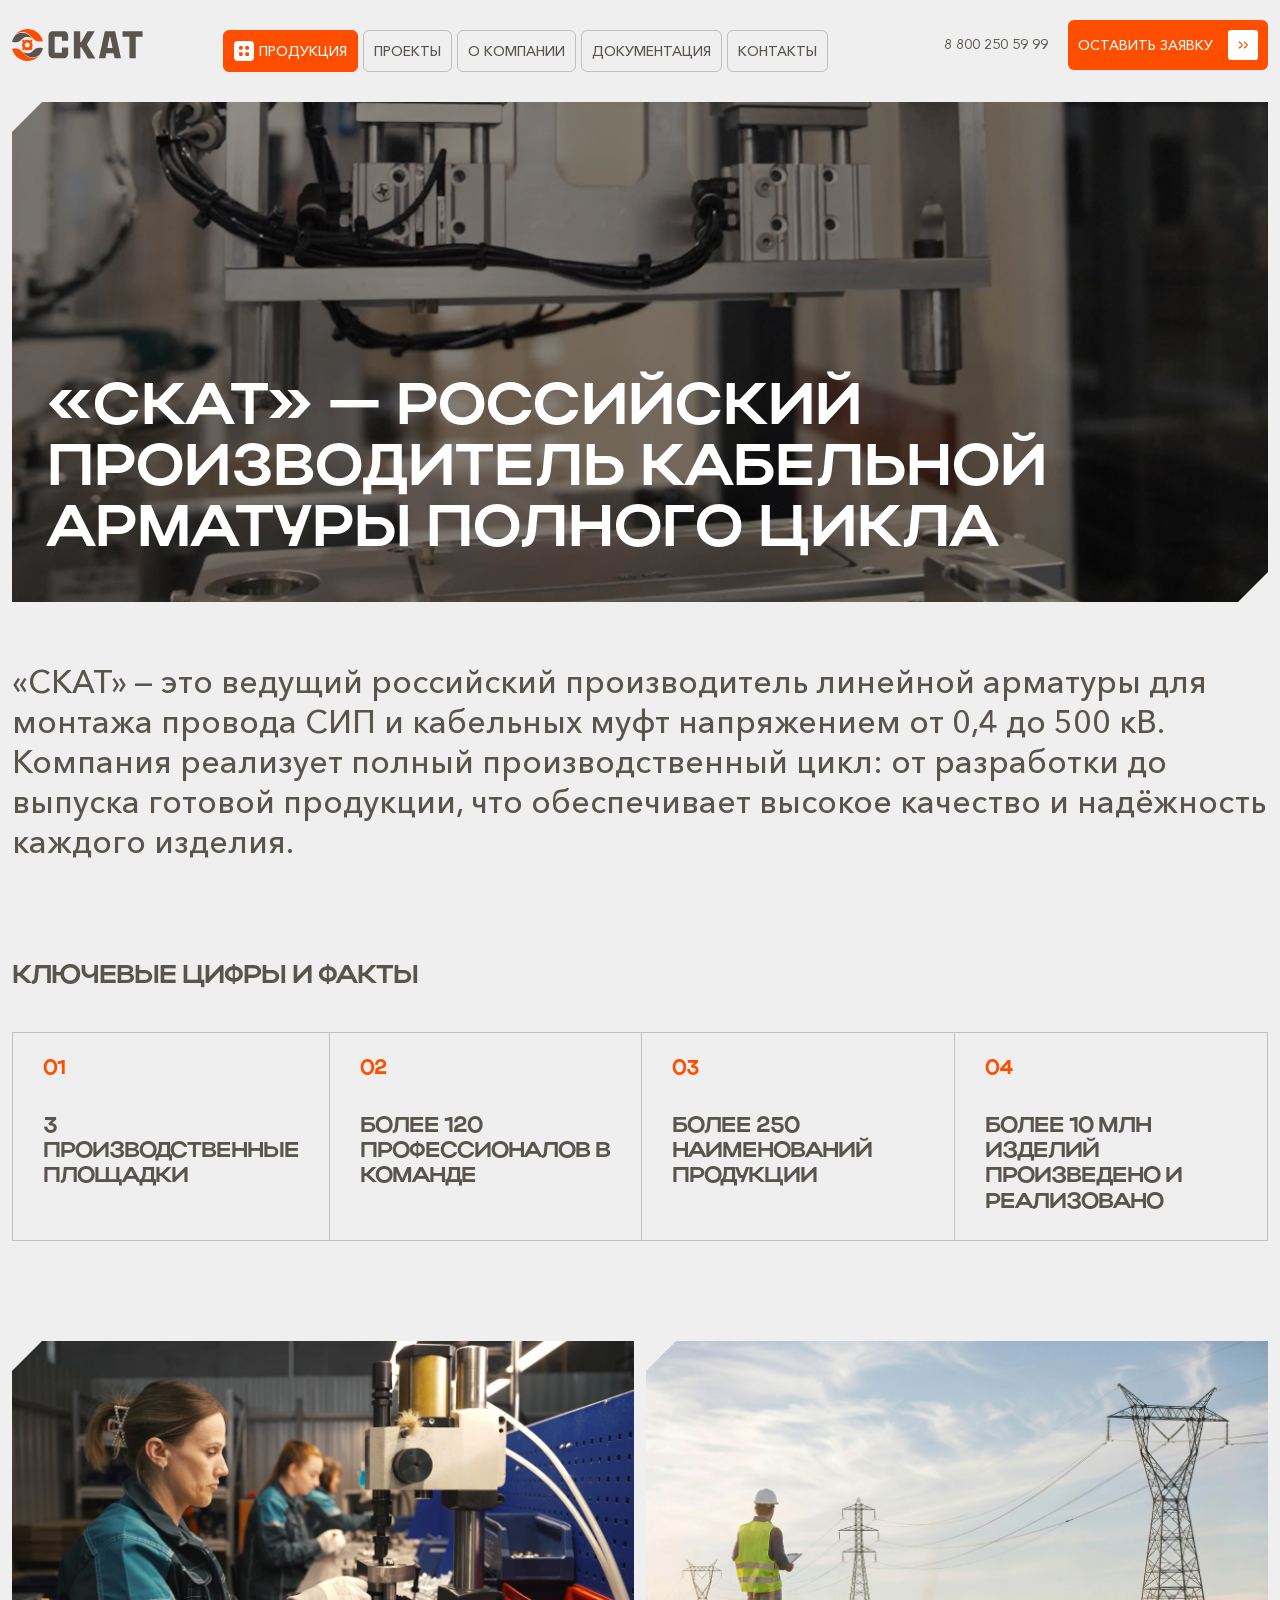
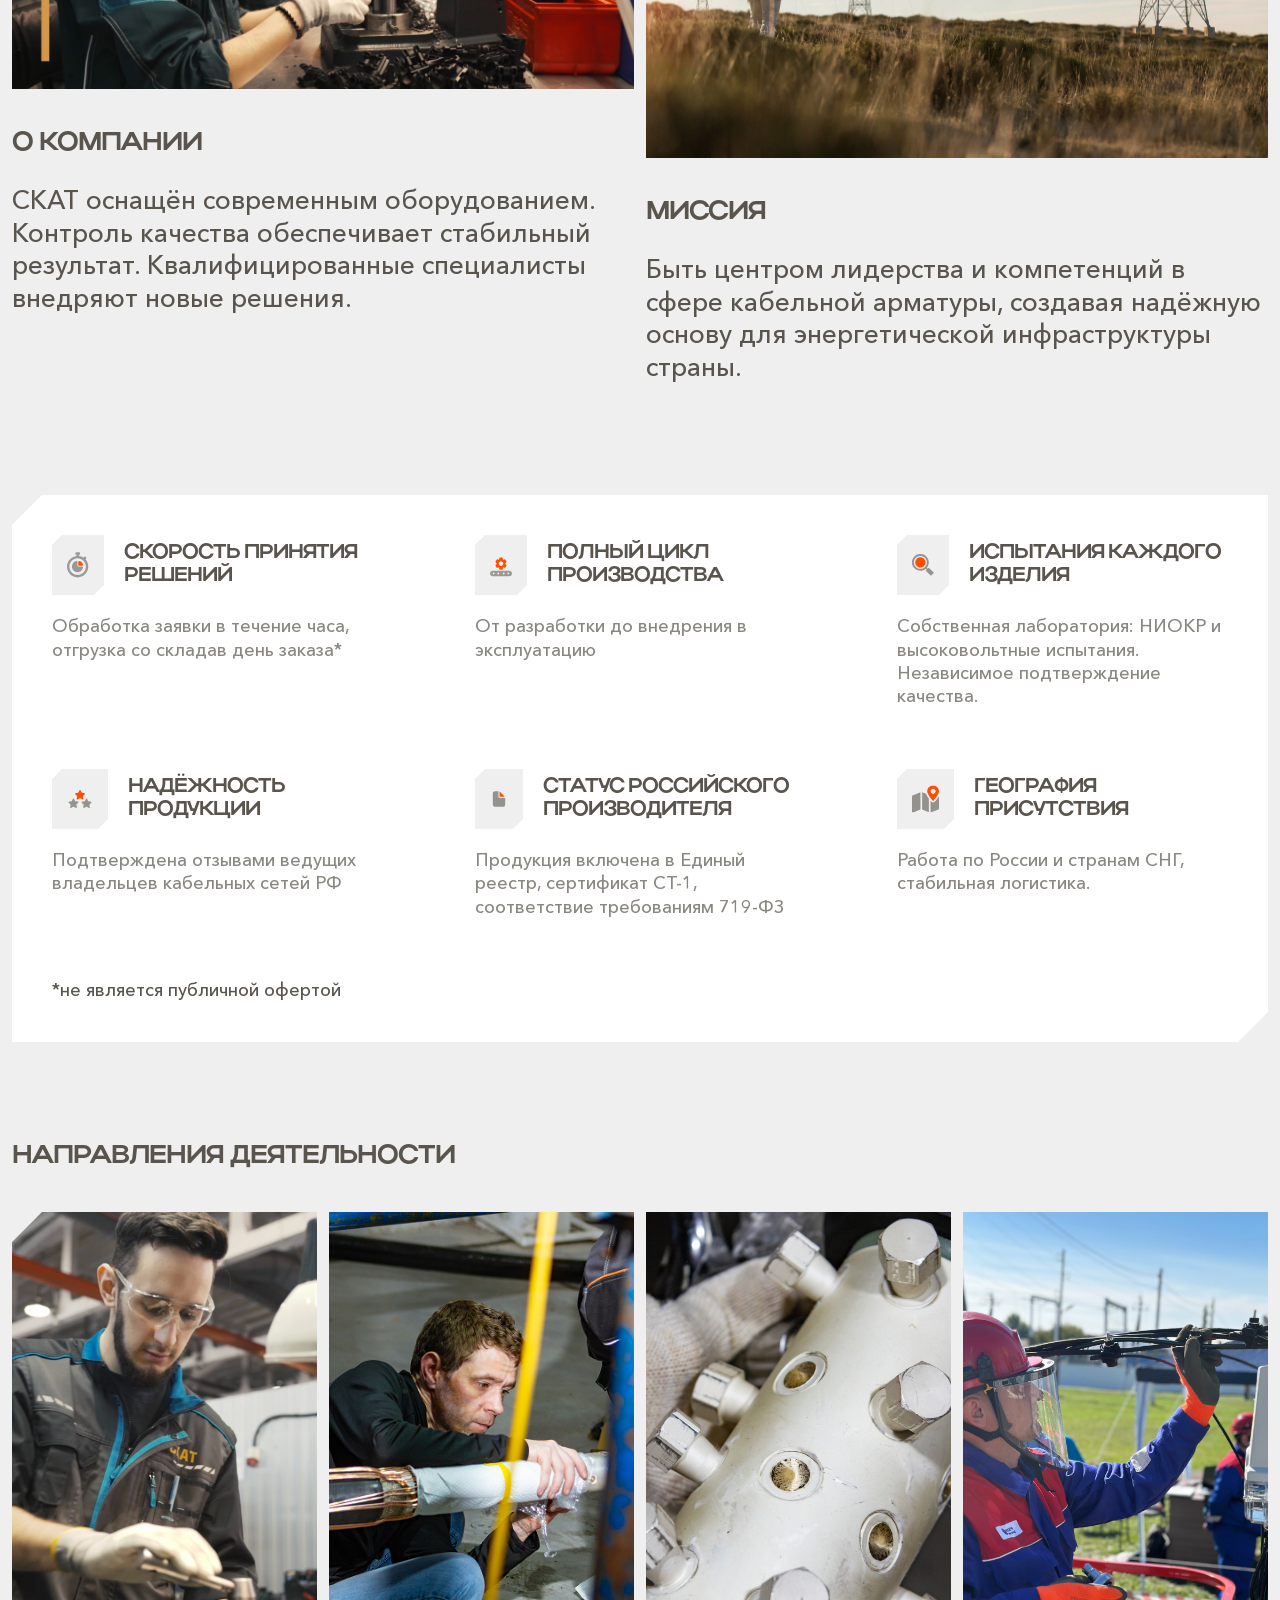
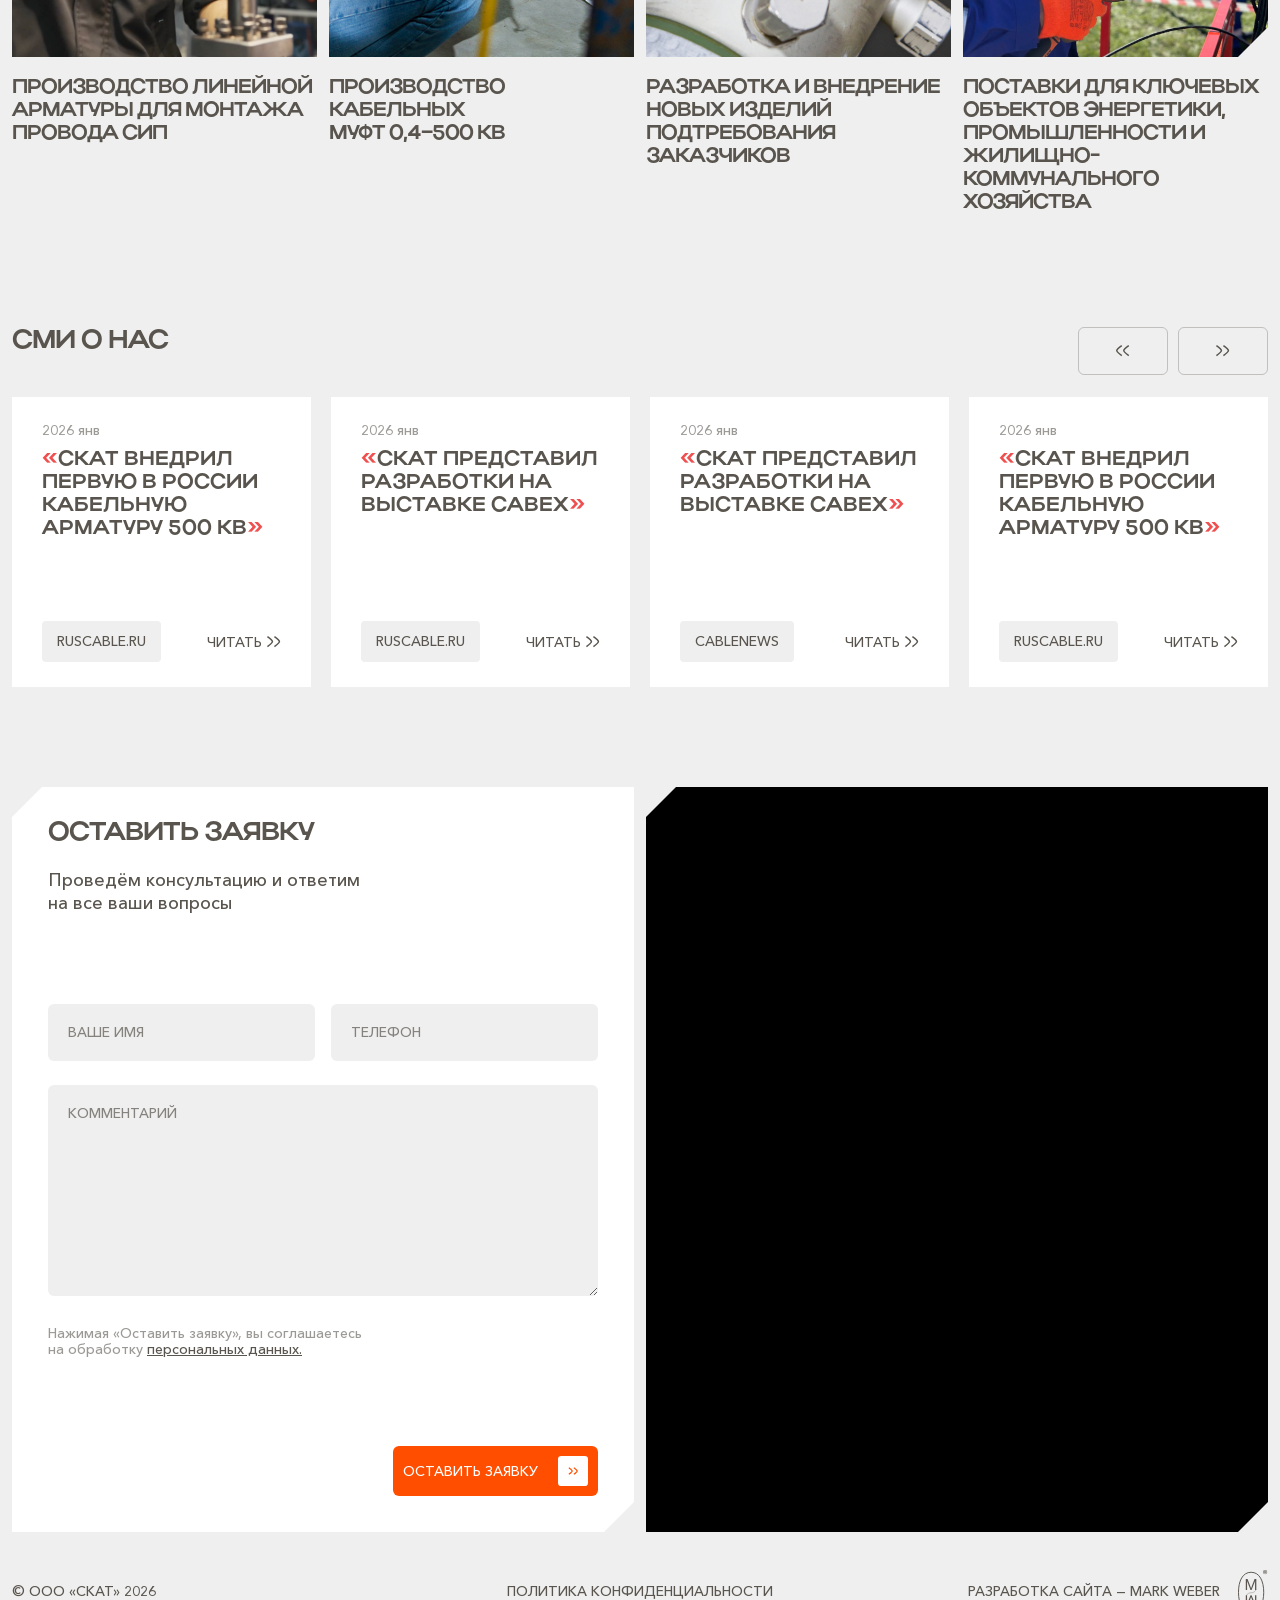
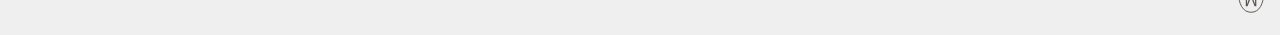
==== commit 4cec7a7f: "some updates" ====
--- a/about.html
+++ b/about.html
@@ -181,7 +181,7 @@
 								</div>
 								<h3 class="about-info-block__title">миссия</h3>
 								<div class="about-info-block__text">
-									Быть центром лидерства и компетенцийв сфере кабельной арматуры, создавая надёжную основу для энергетической инфраструктуры страны.
+									Быть центром лидерства и компетенций в сфере кабельной арматуры, создавая надёжную основу для энергетической инфраструктуры страны.
 								</div>
 							</div>
 						</div>
@@ -635,42 +635,5 @@
 				})
 			})
 		</script>
-
-		<script>
-			document.addEventListener('DOMContentLoaded', function () {
-				AOS.init({ once: true, duration: 550, easing: 'ease-out' })
-
-				// --- Press Swiper ---
-				var pressSwiperEl = document.querySelector('.about-press__swiper')
-				if (pressSwiperEl && typeof Swiper !== 'undefined') {
-					new Swiper('.about-press__swiper', {
-						slidesPerView: 4,
-						spaceBetween: 20,
-						navigation: {
-							prevEl: '.about-press__btn--prev',
-							nextEl: '.about-press__btn--next',
-						},
-						breakpoints: {
-							0: {
-								slidesPerView: 1,
-								spaceBetween: 12,
-							},
-							690: {
-								slidesPerView: 2,
-								spaceBetween: 16,
-							},
-							992: {
-								slidesPerView: 3,
-								spaceBetween: 20,
-							},
-							1200: {
-								slidesPerView: 4,
-								spaceBetween: 20,
-							},
-						},
-					})
-				}
-			})
-		</script>
 	</body>
 </html>
--- a/styles/styles.css
+++ b/styles/styles.css
@@ -4011,7 +4011,18 @@
 	color: var(--color-gray);
 	background-color: #efefef;
 }
-
+.docs-search__icon-close{	
+	position: absolute;
+	right: 15px;
+	top: 50%;
+	transform: translateY(-50%);
+	flex-shrink: 0;
+	width: 19px;
+	height: 19px;
+	z-index: 999;
+	stroke: rgb(0 0 0);
+	display: none
+}
 /* --- Показать ещё --- */
 .cat-showmore {
 	display: flex;
@@ -6132,4 +6143,218 @@
 		gap: 10px;
 		min-height: auto;
 	}
+}
+
+/* ============================================================
+   СТРАНИЦА ДЕТАЛЬНОГО ПРОЕКТА (project.html)
+   ============================================================ */
+
+/* --- Секция страницы --- */
+.project-hero-section {
+	padding: 0 0 40px;
+}
+
+.project-detail-title { 
+    margin-bottom: 30px;
+    font-weight: 700;
+    font-size: 42px;
+    line-height: 105%;
+    text-transform: uppercase;
+}
+
+/* --- Banner (hero без текста) --- */
+.project-detail-banner {
+	position: relative;
+	height: 500px;
+	background-size: cover;
+	background-position: center;
+	overflow: hidden;
+}
+
+.project-detail-banner__overlay {
+	position: absolute;
+	top: 0;
+	left: 0;
+	right: 0;
+	bottom: 0;
+	background: rgba(0, 0, 0, 0.15);
+	z-index: 1;
+}
+
+/* --- Информация о проекте --- */
+
+
+/* --- Даты --- */
+.project-detail-dates {
+	display: flex;
+	flex-direction: column;
+	gap: 10px;
+}
+
+
+.project-detail-dates__value {
+    font-weight: 500;
+    font-size: 14px;
+    line-height: 1;
+    letter-spacing: 0%;
+    text-transform: uppercase;
+    background: #fff;
+    width: max-content;
+    padding: 11px 15px;
+    border-radius: 4px;
+}
+
+/* --- Контент проекта --- */
+.project-detail-content {
+	display: flex;
+	flex-direction: column;
+	gap: 30px;
+}
+
+.project-detail-content__title {
+	font-family: var(--font-actay-wide);
+	font-size: var(--fs-h3);
+	line-height: 115%;
+	font-weight: 700;
+	color: var(--color-gray);
+	text-transform: uppercase;
+	margin: 0;
+}
+
+/* --- Мета: 3 колонки --- */
+.project-detail-meta {
+    display: flex;
+    grid-template-columns: repeat(3, 1fr);
+    gap: 20px;
+    justify-content: space-between;
+}
+
+.project-detail-meta__item {
+	display: flex;
+	flex-direction: column;
+	gap: 6px;
+}
+
+.project-detail-meta__label {
+	color: var(--color-gray-60);
+  font-size: 16px;
+}
+
+.project-detail-meta__value {
+	font-weight: 500;
+  font-size: 16px;
+}
+
+/* --- Результат --- */
+.project-detail-result {
+	display: flex;
+	flex-direction: column;
+	gap: 10px;
+}
+
+.project-detail-result__label {
+	color: var(--color-gray-60);
+}
+
+.project-detail-result__text {
+	font-family: var(--font-avenir-next);
+	font-size: var(--fs-18);
+	line-height: 130%;
+	color: var(--color-gray);
+	margin: 0;
+}
+
+/* --- Галерея слайдер --- */
+.project-detail-gallery {
+	padding: 20px 0 40px;
+}
+
+.project-detail-gallery__item {
+	display: block;
+	overflow: hidden;
+	cursor: zoom-in;
+}
+
+.project-detail-gallery__item img {
+	width: 100%;
+	height: 350px;
+	object-fit: cover;
+	display: block;
+	transition: transform 0.4s ease;
+}
+
+.project-detail-gallery__item:hover img {
+	transform: scale(1.05);
+}
+
+/* --- Навигация галереи по центру --- */
+.project-detail-gallery__nav {
+	display: flex;
+	justify-content: center;
+	gap: 10px;
+	margin-top: 20px;
+}
+
+/* --- Адаптив --- */
+@media (max-width: 1199px) {
+	.project-detail-title {
+		font-size: 48px;
+	}
+
+	.project-detail-meta {
+		grid-template-columns: repeat(2, 1fr);
+	}
+}
+
+@media (max-width: 991px) {
+	.project-detail-banner {
+		height: 400px;
+	}
+
+	.project-detail-title {
+		font-size: 36px;
+	}
+
+	.project-detail-dates__value {
+		font-size: 22px;
+	}
+}
+
+@media (max-width: 767px) {
+	.project-detail-section {
+		padding: 0 0 30px;
+	}
+	.project-detail-banner {
+		height: 240px;
+	}
+	.project-detail-gallery__nav{
+		display: none;
+	}
+
+	.project-detail-title {
+		font-size: 24px;
+		margin: 9px 0 0;
+	}
+	.project-detail-gallery {
+		padding: 0px 0 40px;
+	}
+
+	.project-detail-meta {
+		grid-template-columns: 1fr;
+		gap: 20px;
+    justify-content: space-between;
+    flex-direction: column;
+	}
+	.project-detail-content {
+    display: flex;
+    flex-direction: column;
+    gap: 20px;
+	}
+	.project-detail-gallery__item img {
+		height: 200px;
+	}
+	.project-detail-dates__value {
+		font-size: 11px;
+		padding: 11px 15px;
+	}
 }
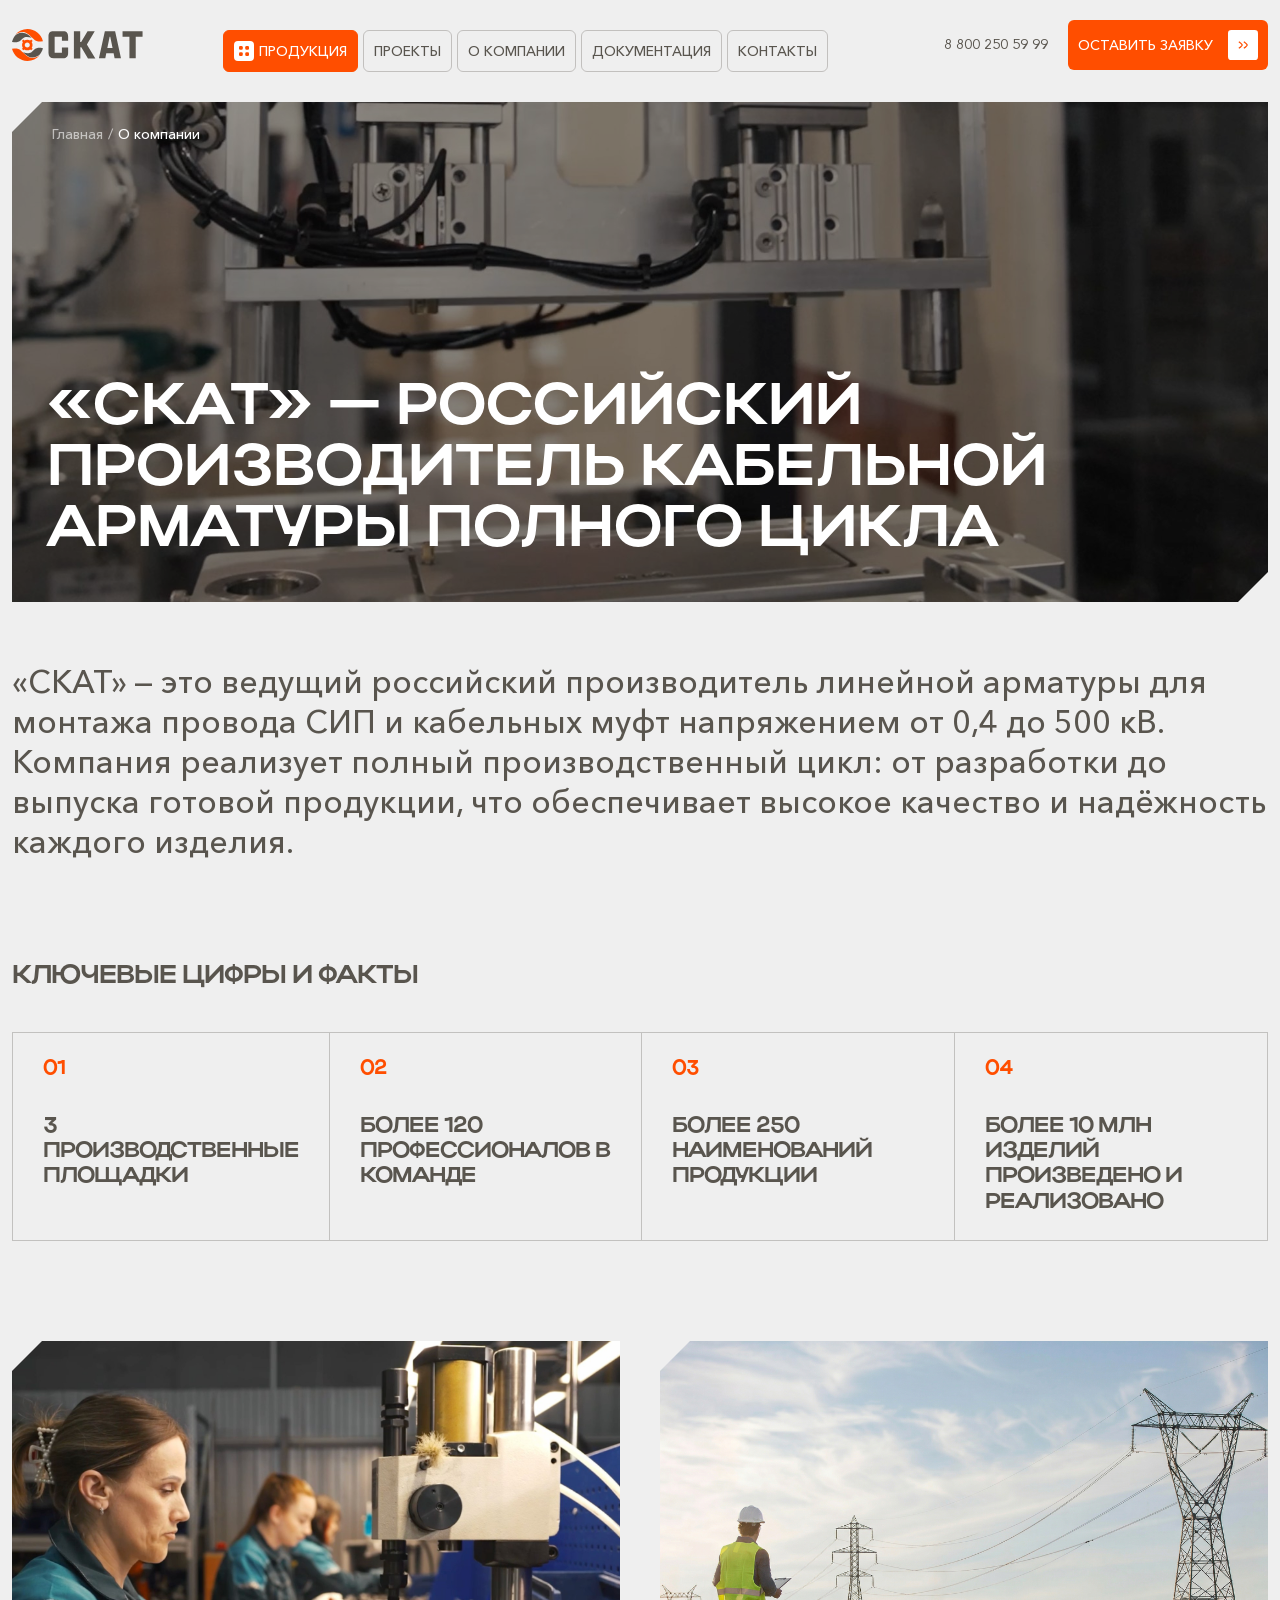
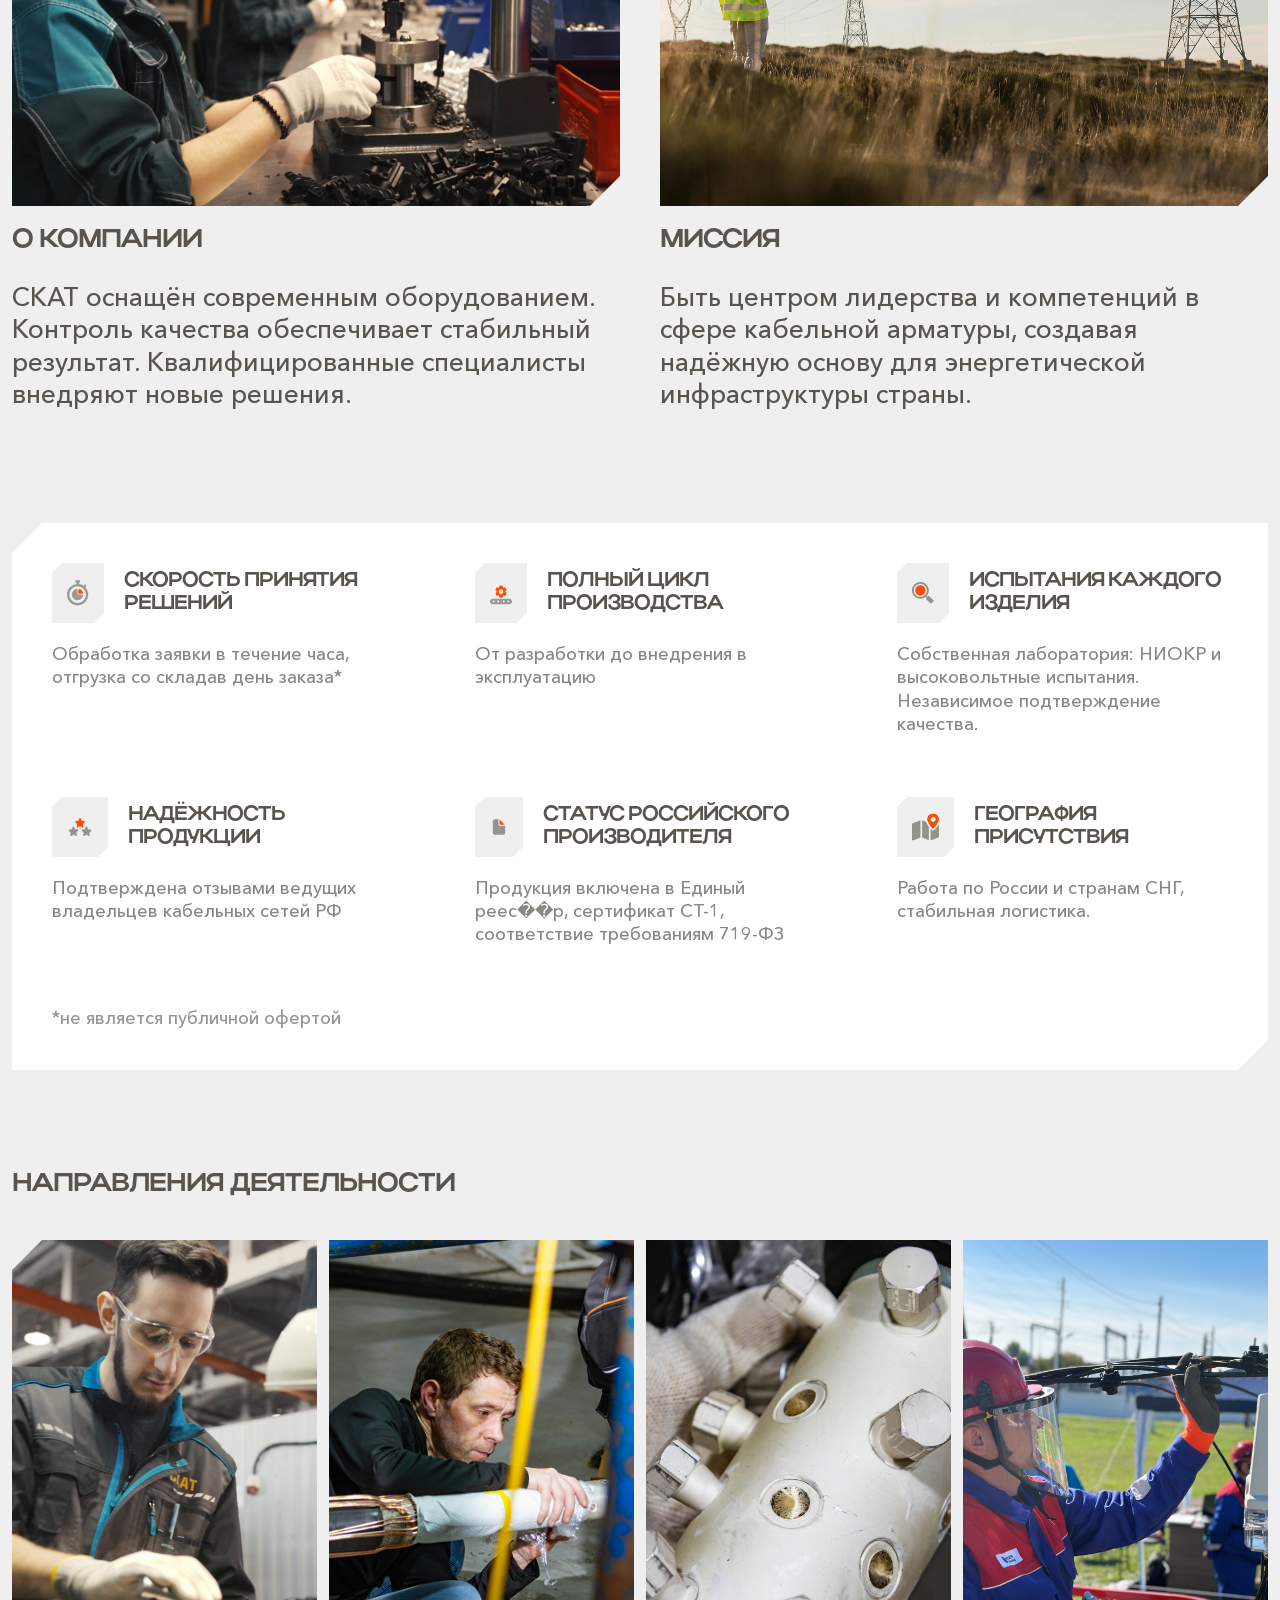
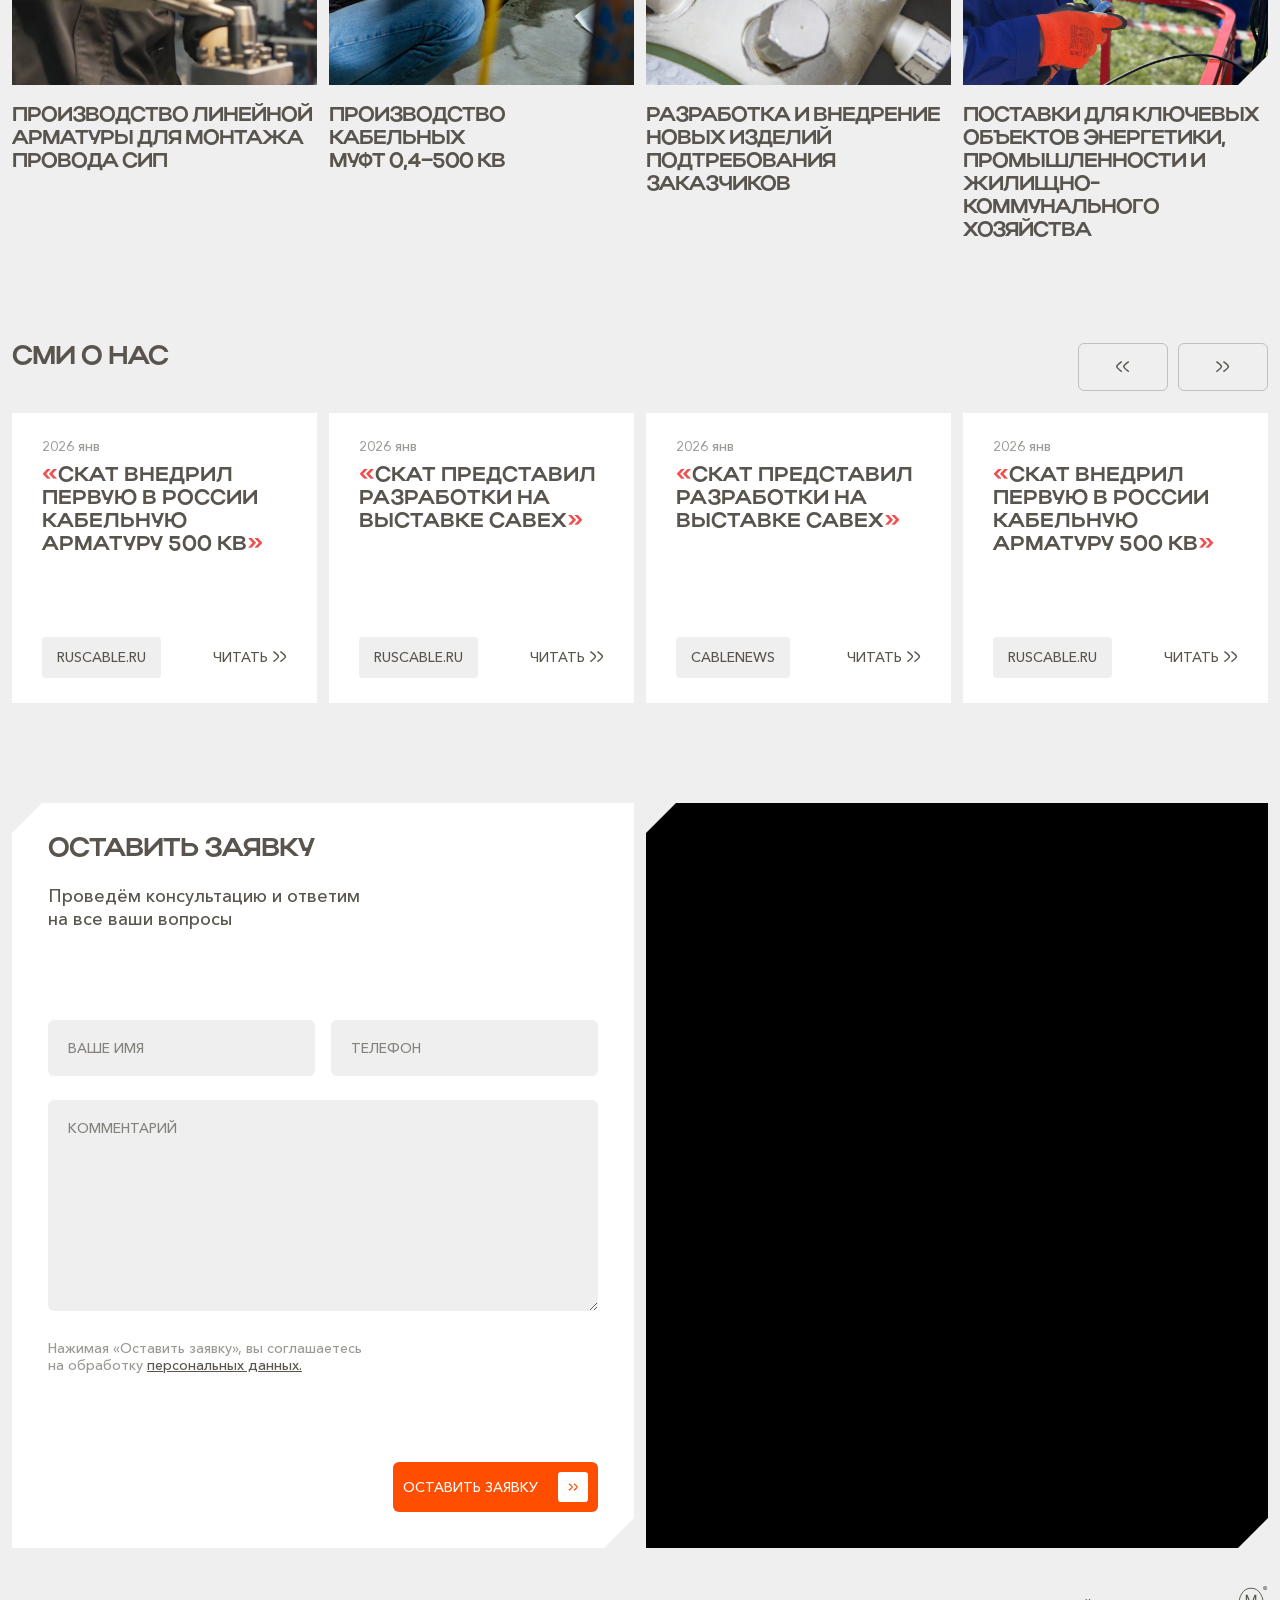
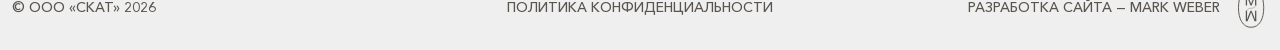
==== commit 81057b1d: "some updates" ====
--- a/about.html
+++ b/about.html
@@ -6,7 +6,7 @@
 		<title>О компании — СКАТ</title>
 		<link rel="stylesheet" href="styles/swiper-bundle.min.css" />
 		<link rel="stylesheet" href="styles/aos.css" />
-		<link rel="stylesheet" href="styles/styles.css?ver=docs12" />
+		<link rel="stylesheet" href="styles/styles.css?ver=docs1f2" />
 	</head>
 	<body>
 		<!-- Header -->
@@ -106,130 +106,203 @@
 		</header>
 
 		<!-- ======================== ABOUT PAGE ======================== -->
-		
-
-			<!-- 1) Hero -->
-			<section class="about-hero-section"  >
-				<div class="container container-xxl" data-aos="fade-up" data-aos-delay="200">
-					<div class="about-hero corner-tl-30 corner-br-30" style="background-image: url(images/hero-about.jpg);">
-						<div class="about-hero__overlay"></div>
-						<div class="about-hero__content">
-							<h2 class="about-hero__title">
-								«СКАТ» — российский производитель кабельной арматуры полного цикла
-							</h2>
-						</div>
-					</div>
-				</div>
-			</section>
-
-			<!-- 2) О компании — текст -->
-			 <section class="about-page-section" >
-					<div class="container container-lg" data-aos="fade-up" data-aos-delay="400">
-						<div class="about-text-block">
-							<div class="about-text-block__p">
-								<p>«СКАТ» — это ведущий российский производитель линейной арматуры для монтажа провода СИП и кабельных муфт напряжением от 0,4 до 500 кВ. Компания реализует полный производственный цикл: от разработки до выпуска готовой продукции, что обеспечивает высокое качество и надёжность каждого изделия.
-								</p>
-							</div>
-						</div>
-					</div>
-			</section>
-
-			<!-- 3) Ключевые цифры и факты -->
-			 <section class="about-facts-section" >
-				<div class="container container-lg">
-						<h3 class="about-section-title"  data-aos="fade-up" data-aos-delay="200">Ключевые цифры и факты</h3>
-						<div class="about-facts">
-							<div class="about-facts__item"  data-aos="fade-up" data-aos-delay="200">
-								<span class="about-facts__number">01</span>
-								<span class="about-facts__label">3 производственные площадки</span>
-							</div>
-							<div class="about-facts__item"  data-aos="fade-up" data-aos-delay="400">
-								<span class="about-facts__number">02</span>
-								<span class="about-facts__label">Более 120 профессионалов в команде</span>
-							</div>
-							<div class="about-facts__item"  data-aos="fade-up" data-aos-delay="600">
-								<span class="about-facts__number">03</span>
-								<span class="about-facts__label">Более 250 наименований продукции</span>
-							</div>
-							<div class="about-facts__item"  data-aos="fade-up" data-aos-delay="800">
-								<span class="about-facts__number">04</span>
-								<span class="about-facts__label">Более 10 млн изделий произведено и реализовано</span>
-							</div>
-						</div>
-				</div>
-			</section>
-
-			<!-- 4) Два блока: картинка с уголками + название + текст -->
-			<section class="about-info-section" >
-				<div class="container container-lg" >
-					<div class="row">
-						<div class="col-12 col-md-6">
-							<div class="about-info-block" data-aos="fade-up" data-aos-delay="200">
-								<div class="about-info-block__image corner-tl-30">
-									<img src="images/about1.jpg" alt="Производство" />
-								</div>
-								<h3 class="about-info-block__title">О компании</h3>
-								<p class="about-info-block__text">
-								СКАТ оснащён современным оборудованием. Контроль качества обеспечивает стабильный результат. Квалифицированные специалисты внедряют новые решения.
-								</p>
-							</div>
-						</div>
-						<div class="col-12 col-md-6">
-							<div class="about-info-block" data-aos="fade-up" data-aos-delay="400">
-								<div class="about-info-block__image corner-tl-30">
-									<img src="images/about2.jpg" alt="Команда" />
-								</div>
-								<h3 class="about-info-block__title">миссия</h3>
-								<div class="about-info-block__text">
-									Быть центром лидерства и компетенций в сфере кабельной арматуры, создавая надёжную основу для энергетической инфраструктуры страны.
-								</div>
-							</div>
-						</div>
-					</div>
-				</div>
-			</section>
-
-			<!-- 5) Преимущества — белая секция с уголками, сетка 3×2 -->
-			<section class="about-advantages-section" >
-				<div class="container container-xxl">
-					<div class="about-advantages corner-tl-30 corner-br-30">
-						<div class="about-advantages__grid">
-							<div class="about-advantages__item" data-aos="fade-up" data-aos-delay="200">
+
+		<!-- 1) Hero -->
+		<section class="about-hero-section">
+			<div
+				class="container container-xxl"
+				data-aos="fade-up"
+				data-aos-delay="200"
+			>
+				<div
+					class="about-hero corner-tl-30 corner-br-30"
+					style="background-image: url(images/hero-about.jpg)"
+				>
+					<div class="about-hero__overlay"></div>
+					<nav class="about-hero__breadcrumbs">
+						<a href="#" class="hero-breadcrumbs__link">Главная</a>
+						<span class="hero-breadcrumbs__sep">/</span>
+						<span class="cat-breadcrumbs__current">О компании</span>
+					</nav>
+					<div class="about-hero__content">
+						<h2 class="about-hero__title">
+							«СКАТ» — российский производитель кабельной арматуры полного цикла
+						</h2>
+					</div>
+				</div>
+			</div>
+		</section>
+
+		<!-- 2) О компании — текст -->
+		<section class="about-page-section">
+			<div
+				class="container container-lg"
+				data-aos="fade-up"
+				data-aos-delay="400"
+			>
+				<div class="about-text-block">
+					<div class="about-text-block__p">
+						<p>
+							«СКАТ» — это ведущий российский производитель линейной арматуры
+							для монтажа провода СИП и кабельных муфт напряжением от 0,4 до 500
+							кВ. Компания реализует полный производственный цикл: от разработки
+							до выпуска готовой продукции, что обеспечивает высокое качество и
+							надёжность каждого изделия.
+						</p>
+					</div>
+				</div>
+			</div>
+		</section>
+
+		<!-- 3) Ключевые цифры и факты -->
+		<section class="about-facts-section">
+			<div class="container container-lg">
+				<h3 class="about-section-title" data-aos="fade-up" data-aos-delay="200">
+					Ключевые цифры и факты
+				</h3>
+				<div class="about-facts">
+					<div
+						class="about-facts__item"
+						data-aos="fade-up"
+						data-aos-delay="200"
+					>
+						<span class="about-facts__number">01</span>
+						<span class="about-facts__label">3 производственные площадки</span>
+					</div>
+					<div
+						class="about-facts__item"
+						data-aos="fade-up"
+						data-aos-delay="400"
+					>
+						<span class="about-facts__number">02</span>
+						<span class="about-facts__label"
+							>Более 120 профессионалов в команде</span
+						>
+					</div>
+					<div
+						class="about-facts__item"
+						data-aos="fade-up"
+						data-aos-delay="600"
+					>
+						<span class="about-facts__number">03</span>
+						<span class="about-facts__label"
+							>Более 250 наименований продукции</span
+						>
+					</div>
+					<div
+						class="about-facts__item"
+						data-aos="fade-up"
+						data-aos-delay="800"
+					>
+						<span class="about-facts__number">04</span>
+						<span class="about-facts__label"
+							>Более 10 млн изделий произведено и реализовано</span
+						>
+					</div>
+				</div>
+			</div>
+		</section>
+
+		<!-- 4) Два блока: картинка с уголками + название + текст -->
+		<section class="about-info-section">
+			<div class="container container-lg">
+				<div class="row">
+					<div class="col-12 col-md-6">
+						<div
+							class="about-info-block about-info-block-1"
+							data-aos="fade-up"
+							data-aos-delay="200"
+						>
+							<div class="about-info-block__image corner-tl-30 corner-br-30">
+								<img src="images/about1.jpg" alt="Производство" />
+							</div>
+							<h3 class="about-info-block__title">О компании</h3>
+							<p class="about-info-block__text">
+								СКАТ оснащён современным оборудованием. Контроль качества
+								обеспечивает стабильный результат. Квалифицированные специалисты
+								внедряют новые решения.
+							</p>
+						</div>
+					</div>
+					<div class="col-12 col-md-6">
+						<div
+							class="about-info-block about-info-block-2"
+							data-aos="fade-up"
+							data-aos-delay="400"
+						>
+							<div class="about-info-block__image corner-tl-30 corner-br-30">
+								<img src="images/about2.jpg" alt="Команда" />
+							</div>
+							<h3 class="about-info-block__title">миссия</h3>
+							<div class="about-info-block__text">
+								Быть центром лидерства и компетенций в сфере кабельной арматуры,
+								создавая надёжную основу для энергетической инфраструктуры
+								страны.
+							</div>
+						</div>
+					</div>
+				</div>
+			</div>
+		</section>
+
+		<!-- 5) Преимущества — белая секция с уголками, сетка 3×2 -->
+		<section class="about-advantages-section">
+			<div class="container container-xxl">
+				<div class="about-advantages corner-tl-30 corner-br-30">
+					<div class="about-advantages-swiper swiper">
+						<div class="swiper-wrapper about-advantages__grid">
+							<div class="about-advantages__item swiper-slide">
 								<div class="about-advantages__head">
-									<div class="about-advantages__icon corner-tl-10-white corner-br-10-white">
+									<div
+										class="about-advantages__icon corner-tl-10-white corner-br-10-white"
+									>
 										<img src="images/icon-speed.svg" alt="" />
 									</div>
-									<h4 class="about-advantages__title">Скорость принятия решений</h4>
+									<h4 class="about-advantages__title">
+										Скорость принятия решений
+									</h4>
 								</div>
 								<p class="about-advantages__text">
-									Обработка заявки в течение часа, отгрузка со складав день заказа* 
+									Обработка заявки в течение часа, отгрузка со складав день
+									заказа*
 								</p>
 							</div>
-							<div class="about-advantages__item" data-aos="fade-up" data-aos-delay="400">
+							<div class="about-advantages__item swiper-slide">
 								<div class="about-advantages__head">
-									<div class="about-advantages__icon corner-tl-10-white corner-br-10-white">
+									<div
+										class="about-advantages__icon corner-tl-10-white corner-br-10-white"
+									>
 										<img src="images/icon-setting.svg" alt="" />
 									</div>
-									<h4 class="about-advantages__title">полный цикл производства</h4>
+									<h4 class="about-advantages__title">
+										полный цикл производства
+									</h4>
 								</div>
 								<p class="about-advantages__text">
 									От разработки до внедрения в эксплуатацию
 								</p>
 							</div>
-							<div class="about-advantages__item" data-aos="fade-up" data-aos-delay="600">
+							<div class="about-advantages__item swiper-slide">
 								<div class="about-advantages__head">
-									<div class="about-advantages__icon corner-tl-10-white corner-br-10-white">
+									<div
+										class="about-advantages__icon corner-tl-10-white corner-br-10-white"
+									>
 										<img src="images/icon-search.svg" alt="" />
 									</div>
-									<h4 class="about-advantages__title">Испытания каждого изделия</h4>
+									<h4 class="about-advantages__title">
+										Испытания каждого изделия
+									</h4>
 								</div>
 								<p class="about-advantages__text">
-									Собственная лаборатория: НИОКР и высоковольтные испытания. Независимое подтверждение качества.
+									Собственная лаборатория: НИОКР и высоковольтные испытания.
+									Независимое подтверждение качества.
 								</p>
 							</div>
-							<div class="about-advantages__item" data-aos="fade-up" data-aos-delay="200">
+							<div class="about-advantages__item swiper-slide">
 								<div class="about-advantages__head">
-									<div class="about-advantages__icon corner-tl-10-white corner-br-10-white">
+									<div
+										class="about-advantages__icon corner-tl-10-white corner-br-10-white"
+									>
 										<img src="images/icon-medal.svg" alt="" />
 									</div>
 									<h4 class="about-advantages__title">Надёжность продукции</h4>
@@ -238,20 +311,27 @@
 									Подтверждена отзывами ведущих владельцев кабельных сетей РФ
 								</p>
 							</div>
-							<div class="about-advantages__item" data-aos="fade-up" data-aos-delay="400">
+							<div class="about-advantages__item swiper-slide">
 								<div class="about-advantages__head">
-									<div class="about-advantages__icon corner-tl-10-white corner-br-10-white">
+									<div
+										class="about-advantages__icon corner-tl-10-white corner-br-10-white"
+									>
 										<img src="images/icon-doc.svg" alt="" />
 									</div>
-									<h4 class="about-advantages__title">Статус российского производителя</h4>
+									<h4 class="about-advantages__title">
+										Статус российского производителя
+									</h4>
 								</div>
 								<p class="about-advantages__text">
-									Продукция включена в Единый реестр, сертификат СТ-1, соответствие требованиям 719-ФЗ
+									Продукция включена в Единый реес��р, сертификат СТ-1,
+									соответствие требованиям 719-ФЗ
 								</p>
 							</div>
-							<div class="about-advantages__item" data-aos="fade-up" data-aos-delay="600">
+							<div class="about-advantages__item swiper-slide">
 								<div class="about-advantages__head">
-									<div class="about-advantages__icon corner-tl-10-white corner-br-10-white">
+									<div
+										class="about-advantages__icon corner-tl-10-white corner-br-10-white"
+									>
 										<img src="images/icon-geo.svg" alt="" />
 									</div>
 									<h4 class="about-advantages__title">География присутствия</h4>
@@ -261,214 +341,375 @@
 								</p>
 							</div>
 						</div>
-						<div class="about-advantages-text" data-aos="fade-up" data-aos-delay="200">*не является публичной офертой</div>
-					</div>
-				</div>
-			</section>
-
-			<!-- 6) Направления деятельности -->
-			<section class="about-activities-section" >
-				<div class="container container-lg">
-					<h3 class="about-section-title" data-aos="fade-up" data-aos-delay="200">Направления деятельности</h3>
-					<div class="row">
-						<div class="col-12 col-sm-6 col-lg-3">
-							<div class="about-activity" data-aos="fade-up" data-aos-delay="200">
-								<div class="about-activity__image corner-tl-30">
-									<img src="images/nap1.jpg" alt="Производство линейной арматуры для монтажа провода СИП" />
-								</div>
-								<h4 class="about-activity__title">Производство линейной<br> арматуры для монтажа<br> провода СИП</h4>
-							</div>
-						</div>
-						<div class="col-12 col-sm-6 col-lg-3">
-							<div class="about-activity" data-aos="fade-up" data-aos-delay="400">
-								<div class="about-activity__image">
-									<img src="images/nap2.jpg" alt="Производство кабельных муфт 0,4–500 кВ" />
-								</div>
-								<h4 class="about-activity__title">Производство кабельных<br> муфт 0,4–500 кВ</h4>
-							</div>
-						</div>
-						<div class="col-12 col-sm-6 col-lg-3">
-							<div class="about-activity" data-aos="fade-up" data-aos-delay="600">
-								<div class="about-activity__image">
-									<img src="images/nap3.jpg" alt="Разработка и внедрение новых изделий подтребования заказчиков" />
-								</div>
-								<h4 class="about-activity__title">Разработка и внедрение<br> новых изделий<br> подтребования заказчиков</h4>
-							</div>
-						</div>
-						<div class="col-12 col-sm-6 col-lg-3">
-							<div class="about-activity" data-aos="fade-up" data-aos-delay="800">
-								<div class="about-activity__image corner-br-30">
-									<img src="images/nap4.jpg" alt="Поставки для ключевых объектов энергетики, промышленности и жилищно-коммунального хозяйства" />
-								</div>
-								<h4 class="about-activity__title">Поставки для ключевых<br> объектов энергетики,<br> промышленности и жилищно-<br>коммунального хозяйства</h4>
-							</div>
-						</div>
-					</div>
-				</div>
-			</section>
-
-			<!-- 7) СМИ о нас -->
-			<section class="about-press-section" >
-				<div class="container container-lg">
-					<div class="about-press__header" data-aos="fade-up" data-aos-delay="200">
-						<h3 class="about-section-title">СМИ о нас</h3>
-						<div class="about-press__nav">
-							<button
-								class="about-press__btn about-press__btn--prev"
-								type="button"
-								aria-label="Назад"
+					</div>
+					<div
+						class="about-advantages-text"
+						data-aos="fade-up"
+						data-aos-delay="200"
+					>
+						*не является публичной офертой
+					</div>
+				</div>
+			</div>
+		</section>
+
+		<!-- 6) Направления деятельности -->
+		<section class="about-activities-section">
+			<div class="container container-lg">
+				<h3 class="about-section-title" data-aos="fade-up" data-aos-delay="200">
+					Направления деятельности
+				</h3>
+				<div class="about-activities-swiper swiper">
+					<div class="swiper-wrapper">
+						<div class="about-activity swiper-slide">
+							<div class="about-activity__image corner-tl-30">
+								<img
+									src="images/nap1.jpg"
+									alt="Производство линейной арматуры для монтажа провода СИП"
+								/>
+							</div>
+							<h4 class="about-activity__title">
+								Производство линейной<br />
+								арматуры для монтажа<br />
+								провода СИП
+							</h4>
+						</div>
+						<div class="about-activity swiper-slide">
+							<div class="about-activity__image">
+								<img
+									src="images/nap2.jpg"
+									alt="Производство кабельных муфт 0,4–500 кВ"
+								/>
+							</div>
+							<h4 class="about-activity__title">
+								Производство кабельных<br />
+								муфт 0,4–500 кВ
+							</h4>
+						</div>
+						<div class="about-activity swiper-slide">
+							<div class="about-activity__image">
+								<img
+									src="images/nap3.jpg"
+									alt="Разработка и внедрение новых изделий подтребования заказчиков"
+								/>
+							</div>
+							<h4 class="about-activity__title">
+								Разработка и внедрение<br />
+								новых изделий<br />
+								подтребования заказчиков
+							</h4>
+						</div>
+						<div class="about-activity swiper-slide">
+							<div class="about-activity__image corner-br-30">
+								<img
+									src="images/nap4.jpg"
+									alt="Поставки для ключевых объектов энергетики, промышленности и жилищно-коммунального хозяйства"
+								/>
+							</div>
+							<h4 class="about-activity__title">
+								Поставки для ключевых<br />
+								объектов энергетики,<br />
+								промышленности и жилищно-<br />коммунального хозяйства
+							</h4>
+						</div>
+					</div>
+				</div>
+			</div>
+		</section>
+
+		<!-- 7) СМИ о нас -->
+		<section class="about-press-section">
+			<div class="container container-lg">
+				<div
+					class="about-press__header"
+					data-aos="fade-up"
+					data-aos-delay="200"
+				>
+					<h3 class="about-section-title">СМИ о нас</h3>
+					<div class="about-press__nav">
+						<button
+							class="about-press__btn about-press__btn--prev"
+							type="button"
+							aria-label="Назад"
+						>
+							<svg
+								width="14"
+								height="12"
+								viewBox="0 0 14 12"
+								fill="none"
+								xmlns="http://www.w3.org/2000/svg"
 							>
-								<svg width="14" height="12" viewBox="0 0 14 12" fill="none" xmlns="http://www.w3.org/2000/svg">
-									<path d="M12.75 0.614258C12.75 0.614258 7.75 4.11426 7.75 5.61426C7.75 7.11426 12.75 10.6143 12.75 10.6143" stroke="#59554E" stroke-width="1.5"/>
-									<path d="M5.75 0.614258C5.75 0.614258 0.75 4.11426 0.75 5.61426C0.75 7.11426 5.75 10.6143 5.75 10.6143" stroke="#59554E" stroke-width="1.5"/>
-								</svg>
-							</button>
-							<button
-								class="about-press__btn about-press__btn--next"
-								type="button"
-								aria-label="Вперёд"
+								<path
+									d="M12.75 0.614258C12.75 0.614258 7.75 4.11426 7.75 5.61426C7.75 7.11426 12.75 10.6143 12.75 10.6143"
+									stroke="#59554E"
+									stroke-width="1.5"
+								/>
+								<path
+									d="M5.75 0.614258C5.75 0.614258 0.75 4.11426 0.75 5.61426C0.75 7.11426 5.75 10.6143 5.75 10.6143"
+									stroke="#59554E"
+									stroke-width="1.5"
+								/>
+							</svg>
+						</button>
+						<button
+							class="about-press__btn about-press__btn--next"
+							type="button"
+							aria-label="Вперёд"
+						>
+							<svg
+								width="14"
+								height="12"
+								viewBox="0 0 14 12"
+								fill="none"
+								xmlns="http://www.w3.org/2000/svg"
 							>
-								<svg width="14" height="12" viewBox="0 0 14 12" fill="none" xmlns="http://www.w3.org/2000/svg">
-									<path d="M0.430161 0.614258C0.430161 0.614258 5.43016 4.11426 5.43016 5.61426C5.43016 7.11426 0.430161 10.6143 0.430161 10.6143" stroke="#59554E" stroke-width="1.5"/>
-									<path d="M7.43016 0.614258C7.43016 0.614258 12.4302 4.11426 12.4302 5.61426C12.4302 7.11426 7.43016 10.6143 7.43016 10.6143" stroke="#59554E" stroke-width="1.5"/>
-								</svg>
-							</button>
-						</div>
-					</div>
-					<div class="about-press__swiper swiper" data-aos="fade-up" data-aos-delay="200">
-						<div class="swiper-wrapper">
-							<div class="swiper-slide">
-								<div class="about-press__card">
-									<div class="about-press__top">
-										<span class="about-press__date text-14">2026 янв</span>
-										<h4 class="about-press__card-title">
-											<span>«</span>СКАТ внедрил первую в России кабельную арматуру 500 кВ<span>»</span>
-										</h4>
-									</div>
-									<div class="about-press__bottom">
-										<span class="about-press__source text-14">RusCable.Ru</span>
-										<a href="#" class="about-press__link text-14">Читать 
-											<span>
-												<svg width="14" height="12" viewBox="0 0 14 12" fill="none" xmlns="http://www.w3.org/2000/svg">
-													<path d="M0.430176 10.6143C0.430176 10.6143 5.43018 7.11426 5.43018 5.61426C5.43018 4.11426 0.430176 0.614258 0.430176 0.614258" stroke="#59554E" stroke-width="1.5"/>
-													<path d="M7.43018 10.6143C7.43018 10.6143 12.4302 7.11426 12.4302 5.61426C12.4302 4.11426 7.43018 0.614258 7.43018 0.614258" stroke="#59554E" stroke-width="1.5"/>
-												</svg>
-											</span>
-										</a>
-									</div>
-								</div>
-							</div>
-							<div class="swiper-slide">
-								<div class="about-press__card">
-									<div class="about-press__top">
-										<span class="about-press__date text-14">2026 янв</span>
-										<h4 class="about-press__card-title">
-											<span>«</span>СКАТ представил разработки на выставке Cabex<span>»</span>
-										</h4>
-									</div>
-									<div class="about-press__bottom">
-										<span class="about-press__source text-14">RusCable.Ru</span>
-										<a href="#" class="about-press__link text-14">Читать 
-											<span>
-												<svg width="14" height="12" viewBox="0 0 14 12" fill="none" xmlns="http://www.w3.org/2000/svg">
-													<path d="M0.430176 10.6143C0.430176 10.6143 5.43018 7.11426 5.43018 5.61426C5.43018 4.11426 0.430176 0.614258 0.430176 0.614258" stroke="#59554E" stroke-width="1.5"/>
-													<path d="M7.43018 10.6143C7.43018 10.6143 12.4302 7.11426 12.4302 5.61426C12.4302 4.11426 7.43018 0.614258 7.43018 0.614258" stroke="#59554E" stroke-width="1.5"/>
-												</svg>
-											</span>
-										</a>
-									</div>
-								</div>
-							</div>
-							<div class="swiper-slide">
-								<div class="about-press__card">
-									<div class="about-press__top">
-										<span class="about-press__date text-14">2026 янв</span>
-										<h4 class="about-press__card-title">
-											<span>«</span>СКАТ представил разработки на выставке Cabex<span>»</span>
-										</h4>
-									</div>
-									<div class="about-press__bottom">
-										<span class="about-press__source text-14">CableNews</span>
-										<a href="#" class="about-press__link text-14">Читать 
-											<span>
-												<svg width="14" height="12" viewBox="0 0 14 12" fill="none" xmlns="http://www.w3.org/2000/svg">
-													<path d="M0.430176 10.6143C0.430176 10.6143 5.43018 7.11426 5.43018 5.61426C5.43018 4.11426 0.430176 0.614258 0.430176 0.614258" stroke="#59554E" stroke-width="1.5"/>
-													<path d="M7.43018 10.6143C7.43018 10.6143 12.4302 7.11426 12.4302 5.61426C12.4302 4.11426 7.43018 0.614258 7.43018 0.614258" stroke="#59554E" stroke-width="1.5"/>
-												</svg>
-											</span>
-										</a>
-									</div>
-								</div>
-							</div>
-							
-							<div class="swiper-slide">
-								<div class="about-press__card">
-									<div class="about-press__top">
-										<span class="about-press__date text-14">2026 янв</span>
-										<h4 class="about-press__card-title">
-											<span>«</span>СКАТ внедрил первую в России кабельную арматуру 500 кВ<span>»</span>
-										</h4>
-									</div>
-									<div class="about-press__bottom">
-										<span class="about-press__source text-14">RusCable.Ru</span>
-										<a href="#" class="about-press__link text-14">Читать 
-											<span>
-												<svg width="14" height="12" viewBox="0 0 14 12" fill="none" xmlns="http://www.w3.org/2000/svg">
-													<path d="M0.430176 10.6143C0.430176 10.6143 5.43018 7.11426 5.43018 5.61426C5.43018 4.11426 0.430176 0.614258 0.430176 0.614258" stroke="#59554E" stroke-width="1.5"/>
-													<path d="M7.43018 10.6143C7.43018 10.6143 12.4302 7.11426 12.4302 5.61426C12.4302 4.11426 7.43018 0.614258 7.43018 0.614258" stroke="#59554E" stroke-width="1.5"/>
-												</svg>
-											</span>
-										</a>
-									</div>
-								</div>
-							</div>
-							<div class="swiper-slide">
-								<div class="about-press__card">
-									<div class="about-press__top">
-										<span class="about-press__date text-14">2026 янв</span>
-										<h4 class="about-press__card-title">
-											<span>«</span>СКАТ представил разработки на выставке Cabex<span>»</span>
-										</h4>
-									</div>
-									<div class="about-press__bottom">
-										<span class="about-press__source text-14">CableNews</span>
-										<a href="#" class="about-press__link text-14">Читать 
-											<span>
-												<svg width="14" height="12" viewBox="0 0 14 12" fill="none" xmlns="http://www.w3.org/2000/svg">
-													<path d="M0.430176 10.6143C0.430176 10.6143 5.43018 7.11426 5.43018 5.61426C5.43018 4.11426 0.430176 0.614258 0.430176 0.614258" stroke="#59554E" stroke-width="1.5"/>
-													<path d="M7.43018 10.6143C7.43018 10.6143 12.4302 7.11426 12.4302 5.61426C12.4302 4.11426 7.43018 0.614258 7.43018 0.614258" stroke="#59554E" stroke-width="1.5"/>
-												</svg>
-											</span>
-										</a>
-									</div>
-								</div>
-							</div>
-							<div class="swiper-slide">
-								<div class="about-press__card">
-									<div class="about-press__top">
-										<span class="about-press__date text-14">2026 янв</span>
-										<h4 class="about-press__card-title">
-											<span>«</span>СКАТ представил разработки на выставке Cabex<span>»</span>
-										</h4>
-									</div>
-									<div class="about-press__bottom">
-										<span class="about-press__source text-14">CableNews</span>
-										<a href="#" class="about-press__link text-14">Читать 
-											<span>
-												<svg width="14" height="12" viewBox="0 0 14 12" fill="none" xmlns="http://www.w3.org/2000/svg">
-													<path d="M0.430176 10.6143C0.430176 10.6143 5.43018 7.11426 5.43018 5.61426C5.43018 4.11426 0.430176 0.614258 0.430176 0.614258" stroke="#59554E" stroke-width="1.5"/>
-													<path d="M7.43018 10.6143C7.43018 10.6143 12.4302 7.11426 12.4302 5.61426C12.4302 4.11426 7.43018 0.614258 7.43018 0.614258" stroke="#59554E" stroke-width="1.5"/>
-												</svg>
-											</span>
-										</a>
-									</div>
-								</div>
-							</div>
-						</div>
-					</div>
-				</div>
+								<path
+									d="M0.430161 0.614258C0.430161 0.614258 5.43016 4.11426 5.43016 5.61426C5.43016 7.11426 0.430161 10.6143 0.430161 10.6143"
+									stroke="#59554E"
+									stroke-width="1.5"
+								/>
+								<path
+									d="M7.43016 0.614258C7.43016 0.614258 12.4302 4.11426 12.4302 5.61426C12.4302 7.11426 7.43016 10.6143 7.43016 10.6143"
+									stroke="#59554E"
+									stroke-width="1.5"
+								/>
+							</svg>
+						</button>
+					</div>
+				</div>
+				<div
+					class="about-press__swiper swiper"
+					data-aos="fade-up"
+					data-aos-delay="200"
+				>
+					<div class="swiper-wrapper">
+						<div class="swiper-slide">
+							<div class="about-press__card">
+								<div class="about-press__top">
+									<span class="about-press__date text-14">2026 янв</span>
+									<h4 class="about-press__card-title">
+										<span>«</span>СКАТ внедрил первую в России кабельную
+										арматуру 500 кВ<span>»</span>
+									</h4>
+								</div>
+								<div class="about-press__bottom">
+									<span class="about-press__source text-14">RusCable.Ru</span>
+									<a href="#" class="about-press__link text-14"
+										>Читать
+										<span>
+											<svg
+												width="14"
+												height="12"
+												viewBox="0 0 14 12"
+												fill="none"
+												xmlns="http://www.w3.org/2000/svg"
+											>
+												<path
+													d="M0.430176 10.6143C0.430176 10.6143 5.43018 7.11426 5.43018 5.61426C5.43018 4.11426 0.430176 0.614258 0.430176 0.614258"
+													stroke="#59554E"
+													stroke-width="1.5"
+												/>
+												<path
+													d="M7.43018 10.6143C7.43018 10.6143 12.4302 7.11426 12.4302 5.61426C12.4302 4.11426 7.43018 0.614258 7.43018 0.614258"
+													stroke="#59554E"
+													stroke-width="1.5"
+												/>
+											</svg>
+										</span>
+									</a>
+								</div>
+							</div>
+						</div>
+						<div class="swiper-slide">
+							<div class="about-press__card">
+								<div class="about-press__top">
+									<span class="about-press__date text-14">2026 янв</span>
+									<h4 class="about-press__card-title">
+										<span>«</span>СКАТ представил разработки на выставке
+										Cabex<span>»</span>
+									</h4>
+								</div>
+								<div class="about-press__bottom">
+									<span class="about-press__source text-14">RusCable.Ru</span>
+									<a href="#" class="about-press__link text-14"
+										>Читать
+										<span>
+											<svg
+												width="14"
+												height="12"
+												viewBox="0 0 14 12"
+												fill="none"
+												xmlns="http://www.w3.org/2000/svg"
+											>
+												<path
+													d="M0.430176 10.6143C0.430176 10.6143 5.43018 7.11426 5.43018 5.61426C5.43018 4.11426 0.430176 0.614258 0.430176 0.614258"
+													stroke="#59554E"
+													stroke-width="1.5"
+												/>
+												<path
+													d="M7.43018 10.6143C7.43018 10.6143 12.4302 7.11426 12.4302 5.61426C12.4302 4.11426 7.43018 0.614258 7.43018 0.614258"
+													stroke="#59554E"
+													stroke-width="1.5"
+												/>
+											</svg>
+										</span>
+									</a>
+								</div>
+							</div>
+						</div>
+						<div class="swiper-slide">
+							<div class="about-press__card">
+								<div class="about-press__top">
+									<span class="about-press__date text-14">2026 янв</span>
+									<h4 class="about-press__card-title">
+										<span>«</span>СКАТ представил разработки на выставке
+										Cabex<span>»</span>
+									</h4>
+								</div>
+								<div class="about-press__bottom">
+									<span class="about-press__source text-14">CableNews</span>
+									<a href="#" class="about-press__link text-14"
+										>Читать
+										<span>
+											<svg
+												width="14"
+												height="12"
+												viewBox="0 0 14 12"
+												fill="none"
+												xmlns="http://www.w3.org/2000/svg"
+											>
+												<path
+													d="M0.430176 10.6143C0.430176 10.6143 5.43018 7.11426 5.43018 5.61426C5.43018 4.11426 0.430176 0.614258 0.430176 0.614258"
+													stroke="#59554E"
+													stroke-width="1.5"
+												/>
+												<path
+													d="M7.43018 10.6143C7.43018 10.6143 12.4302 7.11426 12.4302 5.61426C12.4302 4.11426 7.43018 0.614258 7.43018 0.614258"
+													stroke="#59554E"
+													stroke-width="1.5"
+												/>
+											</svg>
+										</span>
+									</a>
+								</div>
+							</div>
+						</div>
+
+						<div class="swiper-slide">
+							<div class="about-press__card">
+								<div class="about-press__top">
+									<span class="about-press__date text-14">2026 янв</span>
+									<h4 class="about-press__card-title">
+										<span>«</span>СКАТ внедрил первую в России кабельную
+										арматуру 500 кВ<span>»</span>
+									</h4>
+								</div>
+								<div class="about-press__bottom">
+									<span class="about-press__source text-14">RusCable.Ru</span>
+									<a href="#" class="about-press__link text-14"
+										>Читать
+										<span>
+											<svg
+												width="14"
+												height="12"
+												viewBox="0 0 14 12"
+												fill="none"
+												xmlns="http://www.w3.org/2000/svg"
+											>
+												<path
+													d="M0.430176 10.6143C0.430176 10.6143 5.43018 7.11426 5.43018 5.61426C5.43018 4.11426 0.430176 0.614258 0.430176 0.614258"
+													stroke="#59554E"
+													stroke-width="1.5"
+												/>
+												<path
+													d="M7.43018 10.6143C7.43018 10.6143 12.4302 7.11426 12.4302 5.61426C12.4302 4.11426 7.43018 0.614258 7.43018 0.614258"
+													stroke="#59554E"
+													stroke-width="1.5"
+												/>
+											</svg>
+										</span>
+									</a>
+								</div>
+							</div>
+						</div>
+						<div class="swiper-slide">
+							<div class="about-press__card">
+								<div class="about-press__top">
+									<span class="about-press__date text-14">2026 янв</span>
+									<h4 class="about-press__card-title">
+										<span>«</span>СКАТ представил разработки на выставке
+										Cabex<span>»</span>
+									</h4>
+								</div>
+								<div class="about-press__bottom">
+									<span class="about-press__source text-14">CableNews</span>
+									<a href="#" class="about-press__link text-14"
+										>Читать
+										<span>
+											<svg
+												width="14"
+												height="12"
+												viewBox="0 0 14 12"
+												fill="none"
+												xmlns="http://www.w3.org/2000/svg"
+											>
+												<path
+													d="M0.430176 10.6143C0.430176 10.6143 5.43018 7.11426 5.43018 5.61426C5.43018 4.11426 0.430176 0.614258 0.430176 0.614258"
+													stroke="#59554E"
+													stroke-width="1.5"
+												/>
+												<path
+													d="M7.43018 10.6143C7.43018 10.6143 12.4302 7.11426 12.4302 5.61426C12.4302 4.11426 7.43018 0.614258 7.43018 0.614258"
+													stroke="#59554E"
+													stroke-width="1.5"
+												/>
+											</svg>
+										</span>
+									</a>
+								</div>
+							</div>
+						</div>
+						<div class="swiper-slide">
+							<div class="about-press__card">
+								<div class="about-press__top">
+									<span class="about-press__date text-14">2026 янв</span>
+									<h4 class="about-press__card-title">
+										<span>«</span>СКАТ представил разработки на выставке
+										Cabex<span>»</span>
+									</h4>
+								</div>
+								<div class="about-press__bottom">
+									<span class="about-press__source text-14">CableNews</span>
+									<a href="#" class="about-press__link text-14"
+										>Читать
+										<span>
+											<svg
+												width="14"
+												height="12"
+												viewBox="0 0 14 12"
+												fill="none"
+												xmlns="http://www.w3.org/2000/svg"
+											>
+												<path
+													d="M0.430176 10.6143C0.430176 10.6143 5.43018 7.11426 5.43018 5.61426C5.43018 4.11426 0.430176 0.614258 0.430176 0.614258"
+													stroke="#59554E"
+													stroke-width="1.5"
+												/>
+												<path
+													d="M7.43018 10.6143C7.43018 10.6143 12.4302 7.11426 12.4302 5.61426C12.4302 4.11426 7.43018 0.614258 7.43018 0.614258"
+													stroke="#59554E"
+													stroke-width="1.5"
+												/>
+											</svg>
+										</span>
+									</a>
+								</div>
+							</div>
+						</div>
+					</div>
+				</div>
+			</div>
 		</section>
-
 
 		<!-- ======================== REQUEST FORM + MAP ======================== -->
 		<section class="request-section">
--- a/styles/styles.css
+++ b/styles/styles.css
@@ -66,6 +66,18 @@
 	font-family: 'Avenir Next';
 	src: url('../fonts/AvenirNextCyr-Medium.woff') format('woff');
 	font-weight: 500;
+	font-style: normal;
+}
+@font-face {
+	font-family: 'AvenirNext-Medium-1';
+	src: url('../fonts/AvenirNextW1GMedium.woff') format('woff');
+	font-weight: normal;
+	font-style: normal;
+}
+@font-face {
+	font-family: 'AvenirNext-Medium-2';
+	src: url('../fonts/AvenirNextW1GRegular.woff') format('woff');
+	font-weight: normal;
 	font-style: normal;
 }
 
@@ -3109,9 +3121,8 @@
 .about-hero-section {
 	padding: 0 0 60px;
 }
-.about-page-section{
-    padding: 0 0 100px;
-
+.about-page-section {
+	padding: 0 0 100px;
 }
 .about-page-title {
 	font-family: var(--font-actay-wide);
@@ -3127,7 +3138,7 @@
 .about-section-title {
 	text-transform: uppercase;
 	margin-bottom: 40px;
-    letter-spacing: -1px;
+	letter-spacing: -1px;
 }
 
 /* --- 1. Hero --- */
@@ -3162,8 +3173,8 @@
 	font-size: var(--fs-h1);
 	color: var(--color-white);
 	margin: 0;
-    text-transform: uppercase;
-    max-width: 1200px;
+	text-transform: uppercase;
+	max-width: 1200px;
 }
 
 /* --- 2. Текст о компании --- */
@@ -3172,10 +3183,10 @@
 	padding: 0px 0;
 }
 
-.about-text-block__p{
+.about-text-block__p {
 	margin-bottom: 20px;
 }
-.about-text-block__p p{
+.about-text-block__p p {
 	font-family: var(--font-avenir-next);
 	font-size: 32px;
 	line-height: 125%;
@@ -3190,7 +3201,7 @@
 .about-facts {
 	display: grid;
 	grid-template-columns: repeat(4, 1fr);
-	border: 1px solid #C2C1BF;
+	border: 1px solid #c2c1bf;
 	margin-bottom: 60px;
 }
 
@@ -3199,33 +3210,33 @@
 	display: flex;
 	flex-direction: column;
 	gap: 33px;
-	border-right: 1px solid #C2C1BF;
+	border-right: 1px solid #c2c1bf;
 }
 
 .about-facts__item:last-child {
 	border-right: none;
 }
-.about-facts-section{
+.about-facts-section {
 	margin-bottom: 100px;
 }
 .about-facts__number {
-    font-family: var(--font-actay-wide);
-    color: var(--color-orange);
-    font-weight: 700;
-    font-size: 20px;
-    line-height: 115%;
-    letter-spacing: -1px;
-    text-transform: uppercase;
+	font-family: var(--font-actay-wide);
+	color: var(--color-orange);
+	font-weight: 700;
+	font-size: 20px;
+	line-height: 115%;
+	letter-spacing: -1px;
+	text-transform: uppercase;
 }
 
 .about-facts__label {
-    font-family: var(--font-actay-wide);
-    font-size: var(--fs-22);
-    color: var(--color-gray);
-    font-weight: 700;
-    line-height: 115%;
-    letter-spacing: -1px;
-    text-transform: uppercase;
+	font-family: var(--font-actay-wide);
+	font-size: var(--fs-22);
+	color: var(--color-gray);
+	font-weight: 700;
+	line-height: 115%;
+	letter-spacing: -1px;
+	text-transform: uppercase;
 }
 
 /* --- 4. Блоки: картинка + название + текст --- */
@@ -3234,26 +3245,25 @@
 }
 
 .about-info-block__image {
-	margin-bottom: 40px;
+	margin-bottom: 20px;
 	overflow: hidden;
-	max-height: 465px;
-}
-
+	height: 465px;
+}
 .about-info-block__image img {
 	width: 100%;
-	height: auto;
+	height: 100%;
 	display: block;
 	object-fit: cover;
 }
 
-.container-xxl{
-	    max-width: 100%;
+.container-xxl {
+	max-width: 100%;
 }
 .about-info-block__title {
 	margin-bottom: 25px;
 	text-transform: uppercase;
 }
-.about-info-section{
+.about-info-section {
 	margin-bottom: 70px;
 }
 .about-info-block__text {
@@ -3262,7 +3272,7 @@
 	line-height: 125%;
 	color: var(--color-gray);
 }
-.about-advantages-section{
+.about-advantages-section {
 	margin-bottom: 100px;
 }
 /* --- 5. Преимущества — белая секция с уголками --- */
@@ -3272,14 +3282,14 @@
 }
 
 .about-advantages__grid {
-    display: grid;
-    grid-template-columns: repeat(3, 1fr);
-    grid-template-rows: repeat(2, auto);
-    gap: 60px 92px;
+	display: grid;
+	grid-template-columns: repeat(3, 1fr);
+	grid-template-rows: repeat(2, auto);
+	gap: 60px 92px;
 }
 .about-advantages-text {
-    margin-top: 60px;
-    opacity: 0.7;
+	margin-top: 60px;
+	color: #59554ea1;
 }
 
 .corner-tl-10-white {
@@ -3300,8 +3310,8 @@
 	width: 0;
 	height: 0;
 	border-style: solid;
-    border-width: 0 0 10px 10px;
-    border-color: #fff transparent #ffffff transparent;
+	border-width: 0 0 10px 10px;
+	border-color: #fff transparent #ffffff transparent;
 	pointer-events: none;
 	z-index: 2;
 }
@@ -3332,11 +3342,11 @@
 }
 
 .about-advantages__icon {
-    display: flex;
-    align-items: center;
-    justify-content: center;
-    background: var(--color-bg);
-    padding: 15px;
+	display: flex;
+	align-items: center;
+	justify-content: center;
+	background: var(--color-bg);
+	padding: 15px;
 }
 
 .about-advantages__icon img {
@@ -3345,27 +3355,59 @@
 }
 
 .about-advantages__title {
-    margin: 0;
-    letter-spacing: -1px;
-    text-transform: uppercase;
-    max-width: 274px;
+	margin: 0;
+	letter-spacing: -1px;
+	text-transform: uppercase;
+	max-width: 274px;
 }
 
 .about-advantages__text {
-    font-family: var(--font-avenir-next);
-    color: var(--color-gray);
-    margin: 0;
-    font-weight: 500;
-    font-size: 18px;
-    line-height: 130%;
-    letter-spacing: 0px;
-    opacity: 0.7;
-    max-width: 490px;
+	font-family: var(--font-avenir-next);
+	color: var(--color-gray);
+	margin: 0;
+	font-weight: 500;
+	font-size: 18px;
+	line-height: 130%;
+	letter-spacing: 0px;
+	opacity: 0.7;
+	max-width: 490px;
 }
 
 /* --- 6. Направления деятельности --- */
+.about-activities-swiper {
+	margin-bottom: 40px;
+}
+
+.about-activities-swiper .about-activity {
+	padding: 0 10px;
+}
+
 .about-activity {
-
+}
+
+@media (min-width: 992px) {
+	.about-activities-swiper .swiper-wrapper {
+		display: grid;
+		grid-template-columns: repeat(4, 1fr);
+		flex-wrap: wrap;
+		gap: 12px;
+	}
+}
+
+@media (min-width: 690px) and (max-width: 991px) {
+	.about-activities-swiper .swiper-wrapper {
+		display: grid;
+		grid-template-columns: repeat(2, 1fr);
+		flex-wrap: wrap;
+		gap: 12px;
+	}
+}
+
+.about-activities-swiper .about-activity {
+	padding: 0;
+}
+
+.about-activity {
 }
 
 .about-activity__image {
@@ -3375,25 +3417,25 @@
 }
 
 .about-activity__image img {
-    width: 100%;
-    height: 100%;
-    display: block;
-    object-fit: cover;
+	width: 100%;
+	height: 100%;
+	display: block;
+	object-fit: cover;
 }
 
 .about-activity__title {
-    letter-spacing: -1px;
-    text-transform: uppercase;
-}
-.about-activities-section{
+	letter-spacing: -1px;
+	text-transform: uppercase;
+}
+.about-activities-section {
 	margin-bottom: 100px;
 }
 /* --- 7. СМИ о нас --- */
 
 .about-press__header {
-    display: flex;
-    align-items: flex-start;
-    justify-content: space-between;
+	display: flex;
+	align-items: flex-start;
+	justify-content: space-between;
 }
 
 .about-press__nav {
@@ -3418,7 +3460,7 @@
 .about-press__btn:hover {
 	border-color: var(--color-orange);
 }
-.about-press-section{
+.about-press-section {
 	margin-bottom: 60px;
 }
 .about-press__card {
@@ -3428,7 +3470,7 @@
 	flex-direction: column;
 	justify-content: space-between;
 	height: 100%;
-    min-height: 290px;
+	min-height: 290px;
 }
 
 .about-press__top {
@@ -3443,10 +3485,10 @@
 }
 
 .about-press__card-title {
-    text-transform: uppercase;
-}
-
-.about-press__card-title span{
+	text-transform: uppercase;
+}
+
+.about-press__card-title span {
 	color: #ef4f4f;
 }
 .about-press__bottom {
@@ -3457,31 +3499,36 @@
 }
 
 .about-press__source {
-    text-transform: uppercase;
-    background: #EFEFEF;
-    padding: 12px 15px;
-    border-radius: 4px;
+	text-transform: uppercase;
+	background: #efefef;
+	padding: 12px 15px;
+	border-radius: 4px;
 }
 
 .about-press__link {
-    color: var(--color-gray);
-    text-decoration: none;
-    transition: 0.4s all;
-    text-transform: uppercase;
-    display: flex;
-    gap: 5px;
-    align-items: center;
-    line-height: 10px;
-}
-
+	color: var(--color-gray);
+	text-decoration: none;
+	transition: 0.4s all;
+	text-transform: uppercase;
+	display: flex;
+	gap: 5px;
+	align-items: center;
+	line-height: 10px;
+}
+.about-info-section .about-info-block-2 {
+	padding-left: 14px;
+}
+.about-info-section .about-info-block-1 {
+	padding-right: 14px;
+}
 .about-press__link:hover {
 	color: var(--color-orange);
 }
 
-.about-press__link svg path{
-    transition: 0.4s all;
-}
-.about-press__link:hover svg path{
+.about-press__link svg path {
+	transition: 0.4s all;
+}
+.about-press__link:hover svg path {
 	stroke: var(--color-orange);
 }
 /* --- Адаптив --- */
@@ -3516,23 +3563,34 @@
 	.about-advantages {
 		padding: 30px;
 	}
-}
-
-@media (max-width: 767px) {
+
+	.about-activities-swiper .swiper-wrapper {
+		display: grid;
+		grid-template-columns: repeat(2, 1fr);
+		flex-wrap: wrap;
+	}
+}
+
+@media (max-width: 768px) {
 	.about-hero {
-		height: 350px;
+		height: 330px;
 	}
 
 	.about-hero__content {
-		bottom: 25px;
-		left: 20px;
-		right: 20px;
+		bottom: 15px;
+		left: 15px;
+		right: 15px;
 	}
 
 	.about-hero__title {
-		font-size: 28px;
-	}
-
+		font-size: 24px;
+	}
+	.about-text-block__p p {
+		font-size: 18px;
+	}
+	.about-hero-section {
+		padding: 0;
+	}
 	.about-page-title {
 		font-size: 36px;
 	}
@@ -3546,10 +3604,54 @@
 	}
 
 	.about-section-title {
-		font-size: 22px;
+		font-size: 18px;
 		margin-bottom: 20px;
 	}
-
+	.about-facts__label,
+	.about-facts__number {
+		font-size: 14px;
+	}
+	.about-facts__item {
+		padding: 15px 20px;
+		gap: 15px;
+	}
+	.about-facts-section {
+		margin-bottom: 60px;
+	}
+	.about-info-block__image {
+		height: 250px;
+	}
+	.about-info-section .about-info-block-1 {
+		padding-right: 0px;
+	}
+	.about-info-section .about-info-block-2 {
+		padding-left: 0px;
+	}
+	.about-info-block__text {
+		font-size: 18px;
+	}
+	.about-info-block__title {
+		margin-bottom: 10px;
+	}
+	.about-info-section {
+		margin-bottom: 30px;
+	}
+	.about-advantages__title {
+		font-size: 18px;
+	}
+	.about-advantages__head {
+		display: flex;
+		align-items: flex-start;
+		gap: 20px;
+		flex-direction: column;
+	}
+	.about-advantages__item {
+		gap: 10px;
+	}
+	.about-advantages__text {
+		font-weight: 400;
+		font-size: 16px;
+	}
 	.about-facts {
 		grid-template-columns: 1fr;
 		margin-bottom: 30px;
@@ -3557,7 +3659,7 @@
 
 	.about-facts__item {
 		border-right: none;
-		border-bottom: 1px solid var(--color-gray);
+		border-bottom: 1px solid #c2c1bf;
 	}
 
 	.about-facts__item:last-child {
@@ -3568,10 +3670,42 @@
 		padding: 20px;
 		margin-bottom: 30px;
 	}
-
+	.about-press-section {
+		overflow: hidden;
+	}
+	.about-press__swiper {
+		overflow: visible;
+	}
 	.about-advantages__grid {
 		grid-template-columns: 1fr;
-		gap: 20px;
+		gap: 0px;
+	}
+
+	.about-advantages-swiper .swiper-wrapper {
+		display: flex !important;
+		flex-wrap: nowrap !important;
+	}
+
+	.about-activities-swiper .swiper-wrapper {
+		display: flex !important;
+		flex-wrap: nowrap !important;
+	}
+	.about-advantages__icon img {
+		width: 20px;
+		height: 20px;
+	}
+	.corner-tl-10-white::before {
+		border-width: 6px 6px 0 0;
+	}
+	.corner-br-10-white::after {
+		border-width: 0 0 6px 6px;
+	}
+	.about-activities-section {
+		padding-left: 0;
+	}
+
+	.about-activities-section .container {
+		padding-left: 15px;
 	}
 
 	.about-press__header {
@@ -4011,7 +4145,7 @@
 	color: var(--color-gray);
 	background-color: #efefef;
 }
-.docs-search__icon-close{	
+.docs-search__icon-close {
 	position: absolute;
 	right: 15px;
 	top: 50%;
@@ -4021,7 +4155,7 @@
 	height: 19px;
 	z-index: 999;
 	stroke: rgb(0 0 0);
-	display: none
+	display: none;
 }
 /* --- Показать ещё --- */
 .cat-showmore {
@@ -5720,7 +5854,25 @@
 .docs-page-title {
 	margin-bottom: 0;
 }
-
+.about-hero__breadcrumbs {
+	padding: 20px 40px;
+	color: #ffffff;
+	position: relative;
+	z-index: 4;
+}
+.about-hero__breadcrumbs span,
+.about-hero__breadcrumbs a {
+	font-weight: 500;
+	font-size: 14px;
+	line-height: 120%;
+	letter-spacing: 0;
+	color: #ffffff;
+	text-decoration: none;
+	opacity: 0.6;
+}
+.about-hero__breadcrumbs span.cat-breadcrumbs__current {
+	opacity: 1;
+}
 /* ---- Filter bar ---- */
 .docs-filter {
 	display: flex;
@@ -6154,12 +6306,12 @@
 	padding: 0 0 40px;
 }
 
-.project-detail-title { 
-    margin-bottom: 30px;
-    font-weight: 700;
-    font-size: 42px;
-    line-height: 105%;
-    text-transform: uppercase;
+.project-detail-title {
+	margin-bottom: 30px;
+	font-weight: 700;
+	font-size: 42px;
+	line-height: 105%;
+	text-transform: uppercase;
 }
 
 /* --- Banner (hero без текста) --- */
@@ -6183,7 +6335,6 @@
 
 /* --- Информация о проекте --- */
 
-
 /* --- Даты --- */
 .project-detail-dates {
 	display: flex;
@@ -6191,17 +6342,16 @@
 	gap: 10px;
 }
 
-
 .project-detail-dates__value {
-    font-weight: 500;
-    font-size: 14px;
-    line-height: 1;
-    letter-spacing: 0%;
-    text-transform: uppercase;
-    background: #fff;
-    width: max-content;
-    padding: 11px 15px;
-    border-radius: 4px;
+	font-weight: 500;
+	font-size: 14px;
+	line-height: 1;
+	letter-spacing: 0%;
+	text-transform: uppercase;
+	background: #fff;
+	width: max-content;
+	padding: 11px 15px;
+	border-radius: 4px;
 }
 
 /* --- Контент проекта --- */
@@ -6223,10 +6373,10 @@
 
 /* --- Мета: 3 колонки --- */
 .project-detail-meta {
-    display: flex;
-    grid-template-columns: repeat(3, 1fr);
-    gap: 20px;
-    justify-content: space-between;
+	display: flex;
+	grid-template-columns: repeat(3, 1fr);
+	gap: 20px;
+	justify-content: space-between;
 }
 
 .project-detail-meta__item {
@@ -6237,12 +6387,12 @@
 
 .project-detail-meta__label {
 	color: var(--color-gray-60);
-  font-size: 16px;
+	font-size: 16px;
 }
 
 .project-detail-meta__value {
 	font-weight: 500;
-  font-size: 16px;
+	font-size: 16px;
 }
 
 /* --- Результат --- */
@@ -6321,13 +6471,16 @@
 }
 
 @media (max-width: 767px) {
+	.about-hero__breadcrumbs {
+		padding: 15px;
+	}
 	.project-detail-section {
 		padding: 0 0 30px;
 	}
 	.project-detail-banner {
 		height: 240px;
 	}
-	.project-detail-gallery__nav{
+	.project-detail-gallery__nav {
 		display: none;
 	}
 
@@ -6342,13 +6495,13 @@
 	.project-detail-meta {
 		grid-template-columns: 1fr;
 		gap: 20px;
-    justify-content: space-between;
-    flex-direction: column;
+		justify-content: space-between;
+		flex-direction: column;
 	}
 	.project-detail-content {
-    display: flex;
-    flex-direction: column;
-    gap: 20px;
+		display: flex;
+		flex-direction: column;
+		gap: 20px;
 	}
 	.project-detail-gallery__item img {
 		height: 200px;
@@ -6357,4 +6510,38 @@
 		font-size: 11px;
 		padding: 11px 15px;
 	}
-}+	.about-activity__image {
+		margin-bottom: 15px;
+		height: 300px;
+	}
+	.about-activity__title {
+		font-size: 14px;
+	}
+	.about-press__date {
+		font-size: 12px;
+	}
+	.about-press__card-title {
+		font-size: 18px;
+	}
+	.about-press__card {
+		padding: 15px 20px;
+		min-height: 222px;
+	}
+	.about-press__source {
+		padding: 8px 12px;
+		border-radius: 4px;
+		font-size: 12px;
+	}
+	.about-press__link {
+		font-size: 12px;
+	}
+	.about-press__link svg {
+		width: 10px;
+	}
+	.about-press__nav {
+		display: none;
+	}
+	.about-press-section {
+		margin-bottom: 40px;
+	}
+}
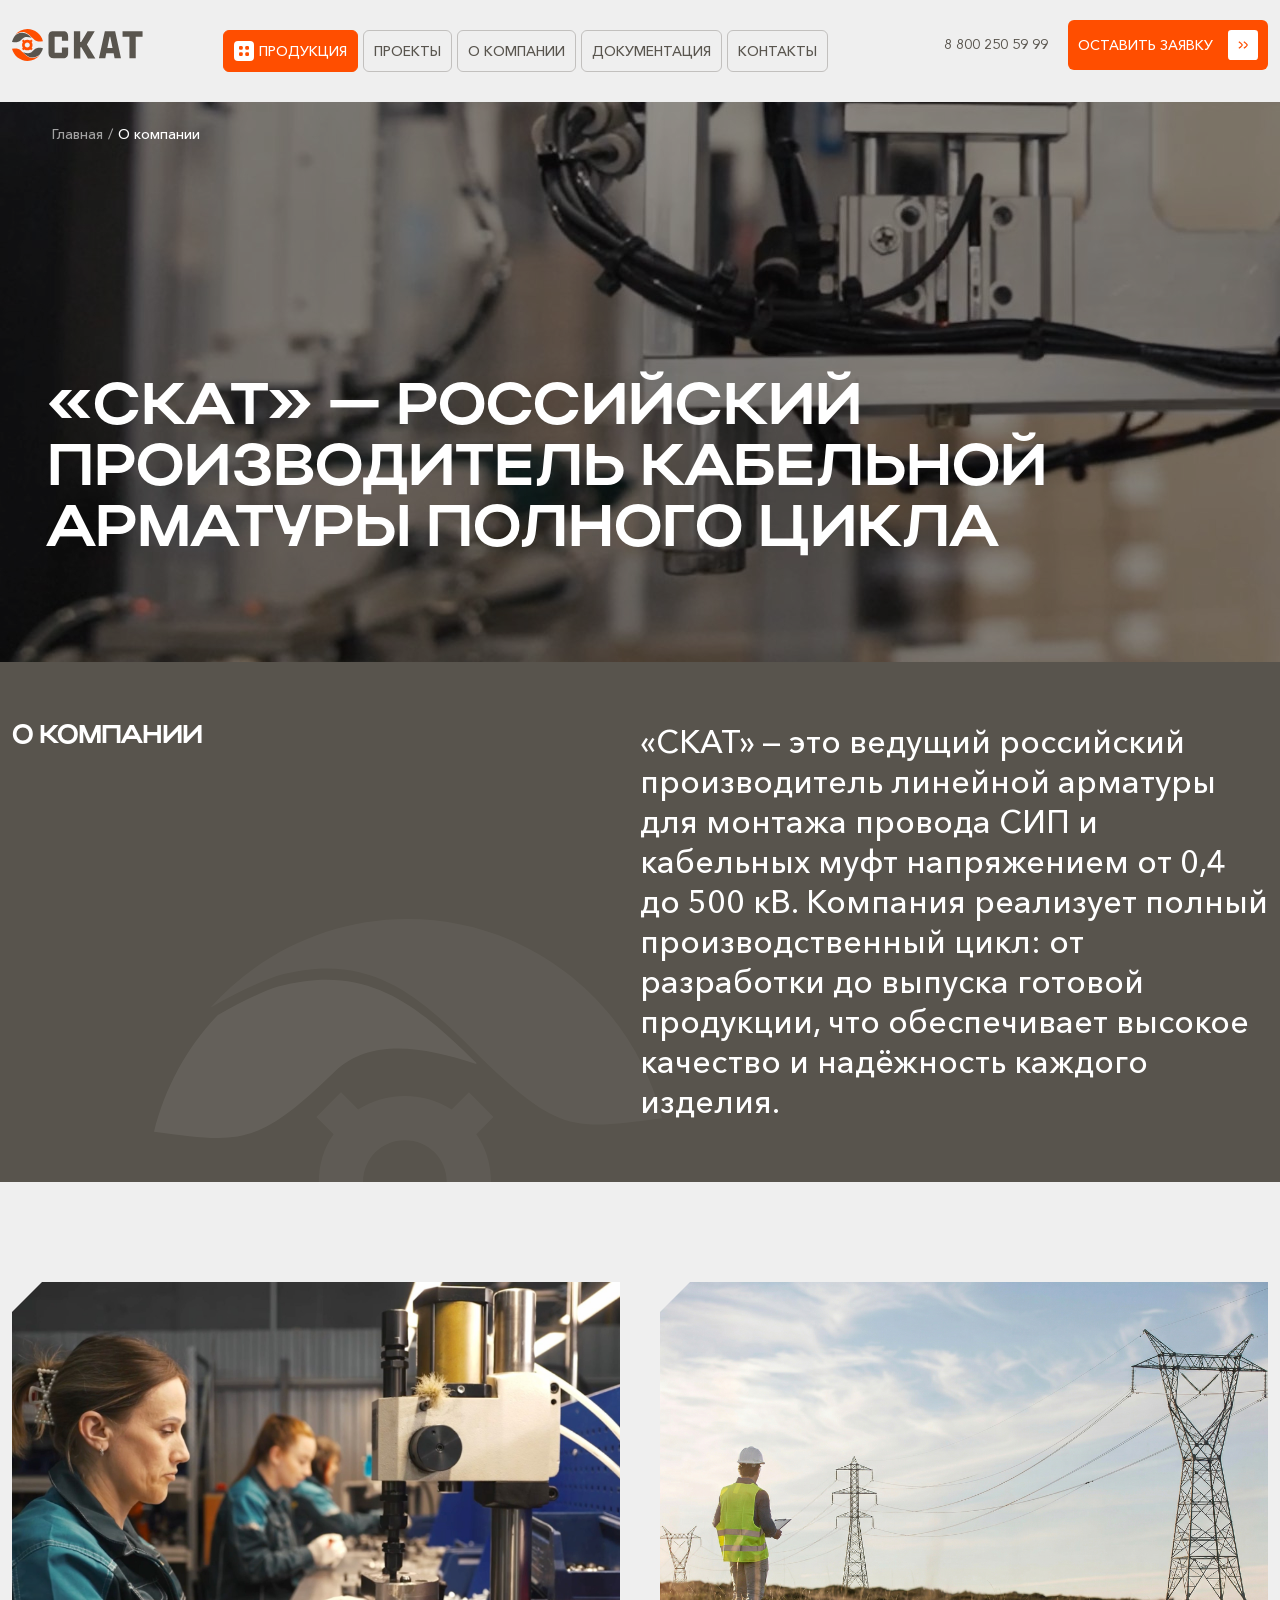
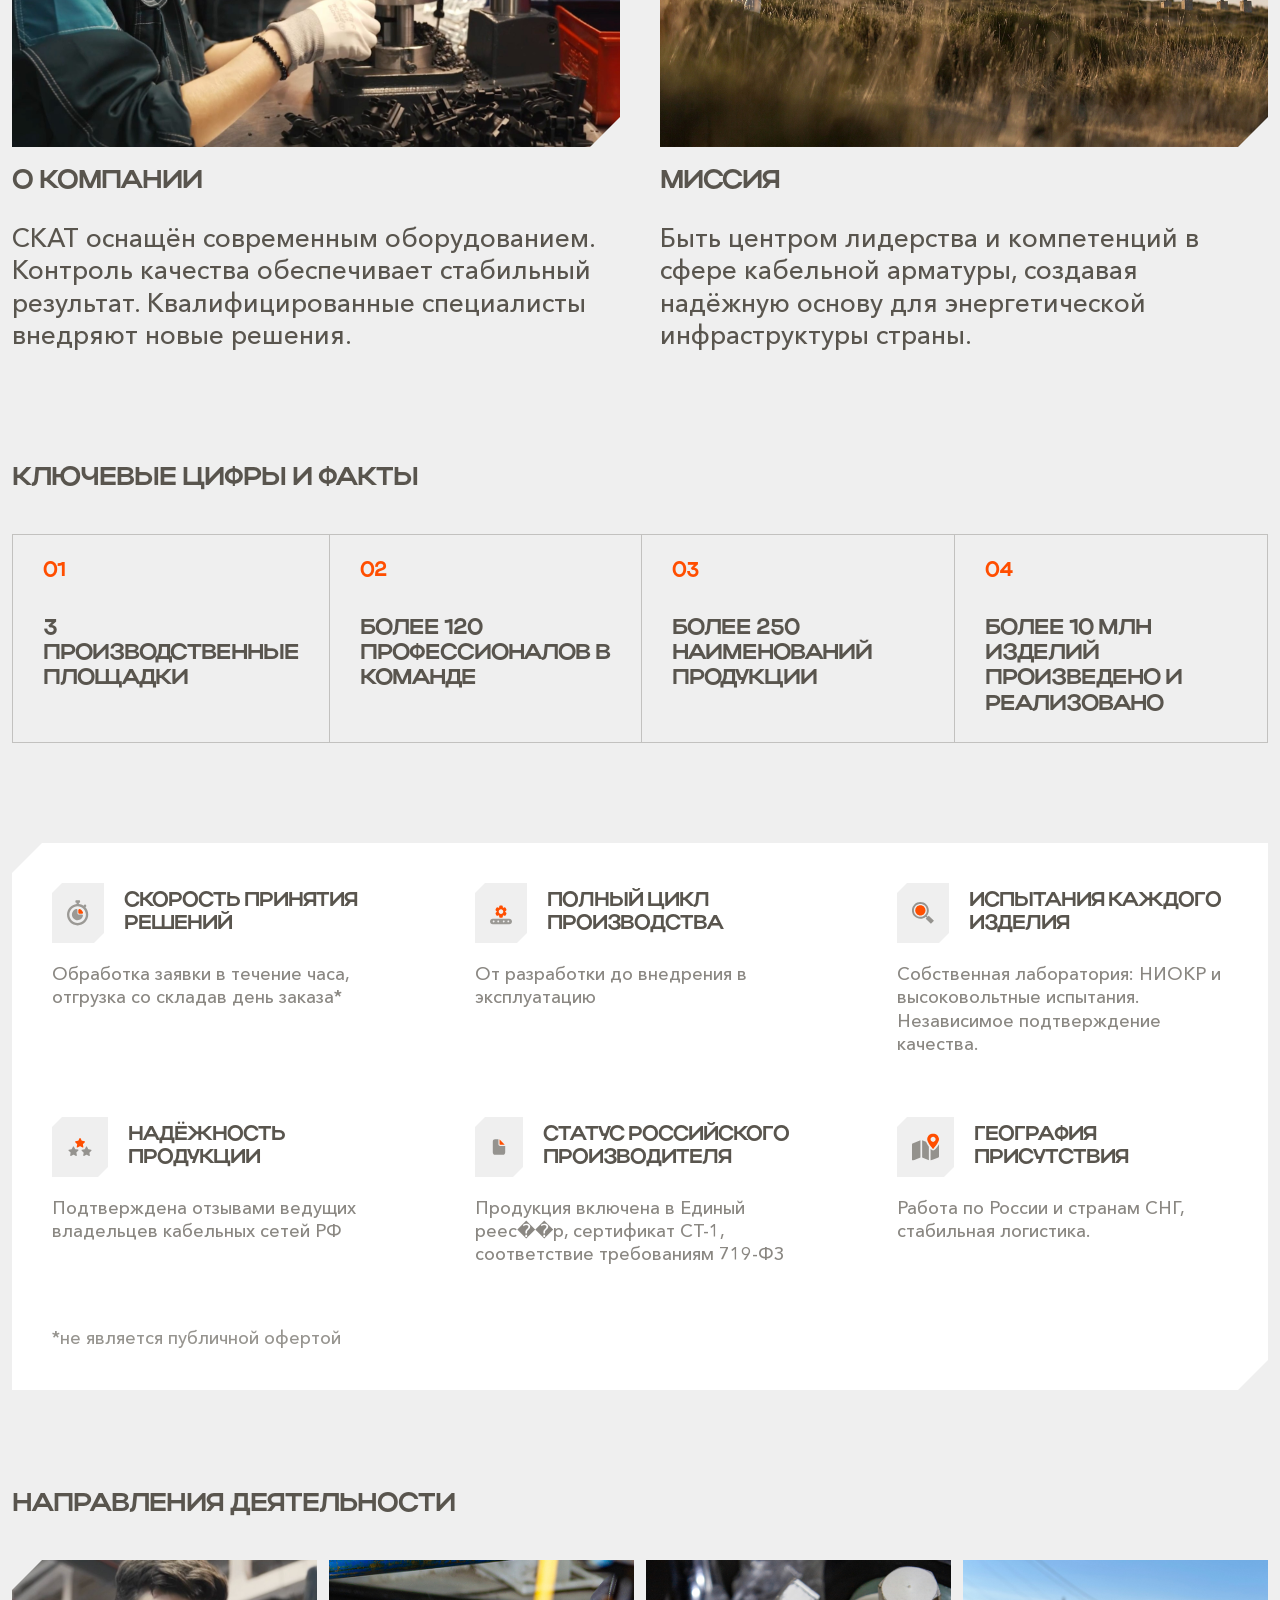
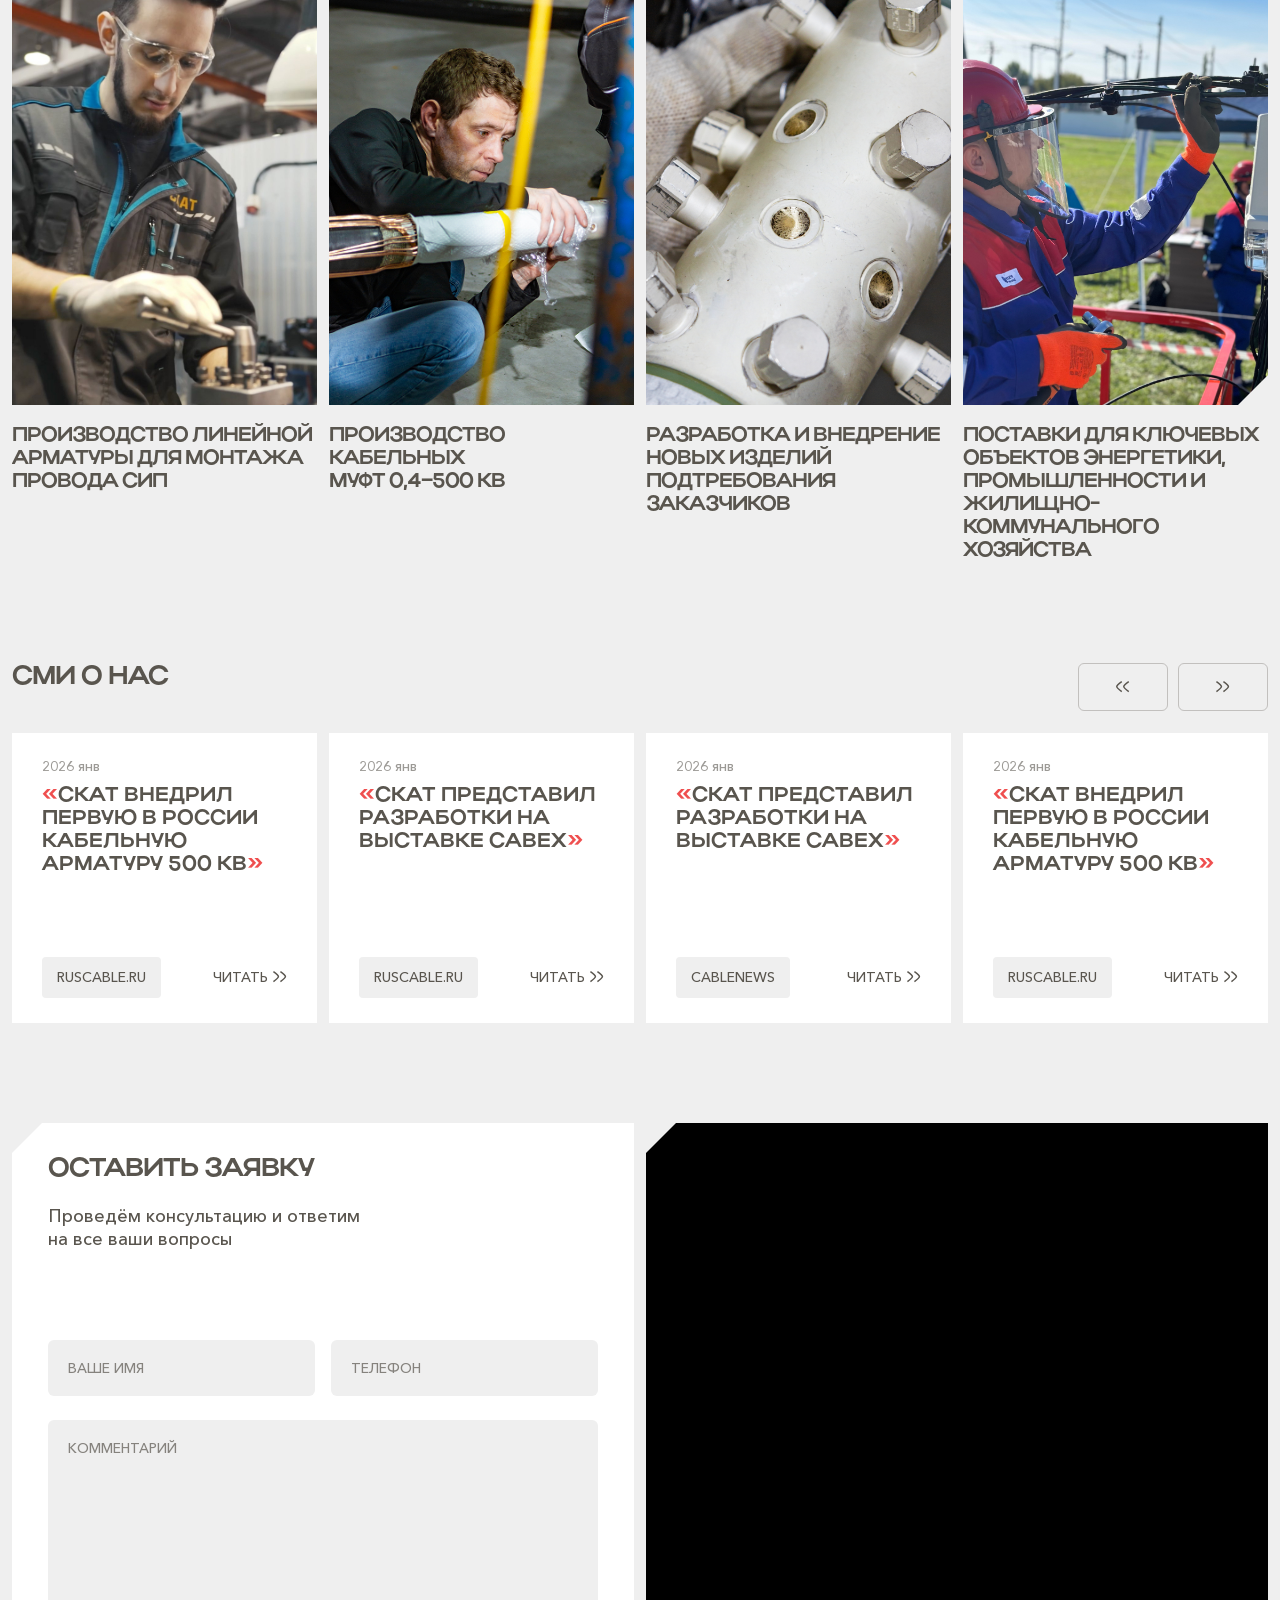
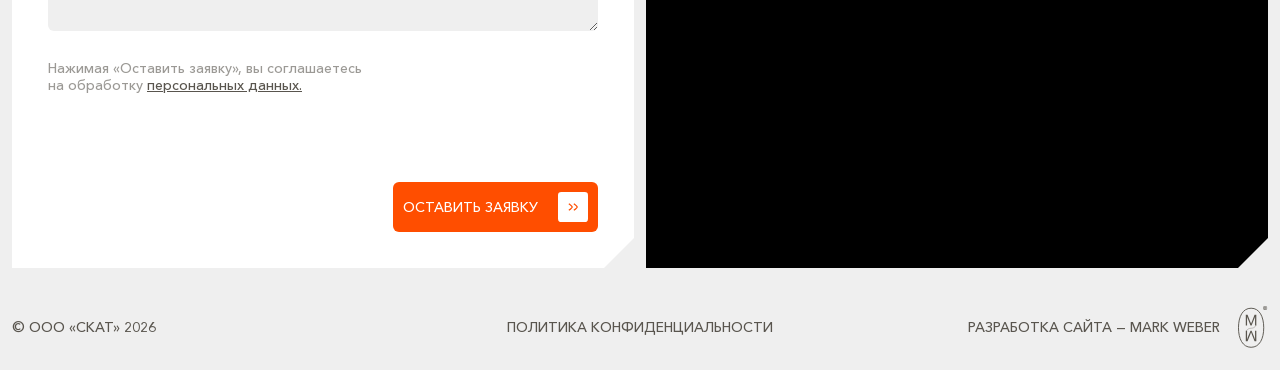
==== commit e25dcec6: "some updates" ====
--- a/about.html
+++ b/about.html
@@ -6,7 +6,7 @@
 		<title>О компании — СКАТ</title>
 		<link rel="stylesheet" href="styles/swiper-bundle.min.css" />
 		<link rel="stylesheet" href="styles/aos.css" />
-		<link rel="stylesheet" href="styles/styles.css?ver=docs1f2" />
+		<link rel="stylesheet" href="styles/styles.css?ver=doccvbcvbs1f2" />
 	</head>
 	<body>
 		<!-- Header -->
@@ -108,17 +108,17 @@
 		<!-- ======================== ABOUT PAGE ======================== -->
 
 		<!-- 1) Hero -->
-		<section class="about-hero-section">
+		<section
+			class="about-hero-section"
+			style="background-image: url(images/hero-about.jpg)"
+		>
+			<div class="about-hero__overlay"></div>
 			<div
 				class="container container-xxl"
 				data-aos="fade-up"
 				data-aos-delay="200"
 			>
-				<div
-					class="about-hero corner-tl-30 corner-br-30"
-					style="background-image: url(images/hero-about.jpg)"
-				>
-					<div class="about-hero__overlay"></div>
+				<div class="about-hero">
 					<nav class="about-hero__breadcrumbs">
 						<a href="#" class="hero-breadcrumbs__link">Главная</a>
 						<span class="hero-breadcrumbs__sep">/</span>
@@ -141,6 +141,7 @@
 				data-aos-delay="400"
 			>
 				<div class="about-text-block">
+					<h3 class="about-text-block__title">о компании</h3>
 					<div class="about-text-block__p">
 						<p>
 							«СКАТ» — это ведущий российский производитель линейной арматуры
@@ -149,6 +150,48 @@
 							до выпуска готовой продукции, что обеспечивает высокое качество и
 							надёжность каждого изделия.
 						</p>
+					</div>
+				</div>
+			</div>
+		</section>
+
+		<!-- 4) Два блока: картинка с уголками + название + текст -->
+		<section class="about-info-section">
+			<div class="container container-lg">
+				<div class="row">
+					<div class="col-12 col-md-6">
+						<div
+							class="about-info-block about-info-block-1"
+							data-aos="fade-up"
+							data-aos-delay="200"
+						>
+							<div class="about-info-block__image corner-tl-30 corner-br-30">
+								<img src="images/about1.jpg" alt="Производство" />
+							</div>
+							<h3 class="about-info-block__title">О компании</h3>
+							<p class="about-info-block__text">
+								СКАТ оснащён современным оборудованием. Контроль качества
+								обеспечивает стабильный результат. Квалифицированные специалисты
+								внедряют новые решения.
+							</p>
+						</div>
+					</div>
+					<div class="col-12 col-md-6">
+						<div
+							class="about-info-block about-info-block-2"
+							data-aos="fade-up"
+							data-aos-delay="400"
+						>
+							<div class="about-info-block__image corner-tl-30 corner-br-30">
+								<img src="images/about2.jpg" alt="Команда" />
+							</div>
+							<h3 class="about-info-block__title">миссия</h3>
+							<div class="about-info-block__text">
+								Быть центром лидерства и компетенций в сфере кабельной арматуры,
+								создавая надёжную основу для энергетической инфраструктуры
+								страны.
+							</div>
+						</div>
 					</div>
 				</div>
 			</div>
@@ -198,48 +241,6 @@
 						<span class="about-facts__label"
 							>Более 10 млн изделий произведено и реализовано</span
 						>
-					</div>
-				</div>
-			</div>
-		</section>
-
-		<!-- 4) Два блока: картинка с уголками + название + текст -->
-		<section class="about-info-section">
-			<div class="container container-lg">
-				<div class="row">
-					<div class="col-12 col-md-6">
-						<div
-							class="about-info-block about-info-block-1"
-							data-aos="fade-up"
-							data-aos-delay="200"
-						>
-							<div class="about-info-block__image corner-tl-30 corner-br-30">
-								<img src="images/about1.jpg" alt="Производство" />
-							</div>
-							<h3 class="about-info-block__title">О компании</h3>
-							<p class="about-info-block__text">
-								СКАТ оснащён современным оборудованием. Контроль качества
-								обеспечивает стабильный результат. Квалифицированные специалисты
-								внедряют новые решения.
-							</p>
-						</div>
-					</div>
-					<div class="col-12 col-md-6">
-						<div
-							class="about-info-block about-info-block-2"
-							data-aos="fade-up"
-							data-aos-delay="400"
-						>
-							<div class="about-info-block__image corner-tl-30 corner-br-30">
-								<img src="images/about2.jpg" alt="Команда" />
-							</div>
-							<h3 class="about-info-block__title">миссия</h3>
-							<div class="about-info-block__text">
-								Быть центром лидерства и компетенций в сфере кабельной арматуры,
-								создавая надёжную основу для энергетической инфраструктуры
-								страны.
-							</div>
-						</div>
 					</div>
 				</div>
 			</div>
--- a/styles/styles.css
+++ b/styles/styles.css
@@ -68,12 +68,14 @@
 	font-weight: 500;
 	font-style: normal;
 }
+
 @font-face {
 	font-family: 'AvenirNext-Medium-1';
 	src: url('../fonts/AvenirNextW1GMedium.woff') format('woff');
 	font-weight: normal;
 	font-style: normal;
 }
+
 @font-face {
 	font-family: 'AvenirNext-Medium-2';
 	src: url('../fonts/AvenirNextW1GRegular.woff') format('woff');
@@ -144,40 +146,52 @@
 	padding-right: 6px;
 	padding-bottom: var(--gap);
 }
+
 /* Extra small (mobile, default) */
 .col-1 {
 	width: 8.333333%;
 }
+
 .col-2 {
 	width: 16.666667%;
 }
+
 .col-3 {
 	width: 25%;
 }
+
 .col-4 {
 	width: 33.333333%;
 }
+
 .col-5 {
 	width: 41.666667%;
 }
+
 .col-6 {
 	width: 50%;
 }
+
 .col-7 {
 	width: 58.333333%;
 }
+
 .col-8 {
 	width: 66.666667%;
 }
+
 .col-9 {
 	width: 75%;
 }
+
 .col-10 {
 	width: 83.333333%;
 }
+
 .col-11 {
 	width: 91.666667%;
 }
+
 .col-12 {
 	width: 100%;
 }
@@ -187,36 +201,47 @@
 	.col-sm-1 {
 		width: 8.333333%;
 	}
+
 	.col-sm-2 {
 		width: 16.666667%;
 	}
+
 	.col-sm-3 {
 		width: 25%;
 	}
+
 	.col-sm-4 {
 		width: 33.333333%;
 	}
+
 	.col-sm-5 {
 		width: 41.666667%;
 	}
+
 	.col-sm-6 {
 		width: 50%;
 	}
+
 	.col-sm-7 {
 		width: 58.333333%;
 	}
+
 	.col-sm-8 {
 		width: 66.666667%;
 	}
+
 	.col-sm-9 {
 		width: 75%;
 	}
+
 	.col-sm-10 {
 		width: 83.333333%;
 	}
+
 	.col-sm-11 {
 		width: 91.666667%;
 	}
+
 	.col-sm-12 {
 		width: 100%;
 	}
@@ -227,36 +252,47 @@
 	.col-md-1 {
 		width: 8.333333%;
 	}
+
 	.col-md-2 {
 		width: 16.666667%;
 	}
+
 	.col-md-3 {
 		width: 25%;
 	}
+
 	.col-md-4 {
 		width: 33.333333%;
 	}
+
 	.col-md-5 {
 		width: 41.666667%;
 	}
+
 	.col-md-6 {
 		width: 50%;
 	}
+
 	.col-md-7 {
 		width: 58.333333%;
 	}
+
 	.col-md-8 {
 		width: 66.666667%;
 	}
+
 	.col-md-9 {
 		width: 75%;
 	}
+
 	.col-md-10 {
 		width: 83.333333%;
 	}
+
 	.col-md-11 {
 		width: 91.666667%;
 	}
+
 	.col-md-12 {
 		width: 100%;
 	}
@@ -267,36 +303,47 @@
 	.col-lg-1 {
 		width: 8.333333%;
 	}
+
 	.col-lg-2 {
 		width: 16.666667%;
 	}
+
 	.col-lg-3 {
 		width: 25%;
 	}
+
 	.col-lg-4 {
 		width: 33.333333%;
 	}
+
 	.col-lg-5 {
 		width: 41.666667%;
 	}
+
 	.col-lg-6 {
 		width: 50%;
 	}
+
 	.col-lg-7 {
 		width: 58.333333%;
 	}
+
 	.col-lg-8 {
 		width: 66.666667%;
 	}
+
 	.col-lg-9 {
 		width: 75%;
 	}
+
 	.col-lg-10 {
 		width: 83.333333%;
 	}
+
 	.col-lg-11 {
 		width: 91.666667%;
 	}
+
 	.col-lg-12 {
 		width: 100%;
 	}
@@ -307,36 +354,47 @@
 	.col-xl-1 {
 		width: 8.333333%;
 	}
+
 	.col-xl-2 {
 		width: 16.666667%;
 	}
+
 	.col-xl-3 {
 		width: 25%;
 	}
+
 	.col-xl-4 {
 		width: 33.333333%;
 	}
+
 	.col-xl-5 {
 		width: 41.666667%;
 	}
+
 	.col-xl-6 {
 		width: 50%;
 	}
+
 	.col-xl-7 {
 		width: 58.333333%;
 	}
+
 	.col-xl-8 {
 		width: 66.666667%;
 	}
+
 	.col-xl-9 {
 		width: 75%;
 	}
+
 	.col-xl-10 {
 		width: 83.333333%;
 	}
+
 	.col-xl-11 {
 		width: 91.666667%;
 	}
+
 	.col-xl-12 {
 		width: 100%;
 	}
@@ -569,9 +627,11 @@
 	padding: 13px;
 	border-radius: 4px;
 }
+
 .hero-main h3 {
 	text-transform: uppercase;
 }
+
 .menu-item:hover {
 	background-color: var(--color-white);
 	color: var(--color-gray);
@@ -593,6 +653,7 @@
 .header-right button {
 	gap: 40px;
 }
+
 .header-right button.burger-btn {
 	gap: 6px;
 }
@@ -721,7 +782,7 @@
 	position: relative;
 }
 
-.hero-sidebar > div {
+.hero-sidebar>div {
 	transition: all 0.4s ease;
 	cursor: pointer;
 	position: relative;
@@ -730,8 +791,9 @@
 .hero-sidebar-item:hover {
 	background-color: var(--color-bg);
 }
-.hero-sidebar > .hero-sidebar__row > div::before,
-.hero-sidebar > div::before {
+
+.hero-sidebar>.hero-sidebar__row>div::before,
+.hero-sidebar>div::before {
 	content: '';
 	position: absolute;
 	top: 0px;
@@ -742,9 +804,10 @@
 	opacity: 0.2;
 }
 
-.hero-sidebar > div:nth-child(1)::before {
+.hero-sidebar>div:nth-child(1)::before {
 	display: none;
 }
+
 .hero-sidebar__block--projects::before {
 	display: none;
 }
@@ -777,6 +840,7 @@
 	flex-direction: column;
 	gap: 10px;
 }
+
 .company-slide-bottom {
 	display: flex;
 	justify-content: space-between;
@@ -1096,6 +1160,7 @@
 		display: flex;
 		overflow: visible;
 	}
+
 	.advantages-swiper .swiper-wrapper {
 		display: flex;
 		width: 100%;
@@ -1103,6 +1168,7 @@
 		gap: 90px;
 		transform: none !important;
 	}
+
 	.advantages-swiper .swiper-slide {
 		flex: 1;
 		min-width: 0;
@@ -1141,11 +1207,9 @@
 }
 
 .hero-content-overlay {
-	background: linear-gradient(
-		114.96deg,
-		rgba(0, 0, 0, 0.53) 29.27%,
-		rgba(0, 0, 0, 0) 58.4%
-	);
+	background: linear-gradient(114.96deg,
+			rgba(0, 0, 0, 0.53) 29.27%,
+			rgba(0, 0, 0, 0) 58.4%);
 	position: absolute;
 	top: 0;
 	left: 0;
@@ -1153,10 +1217,12 @@
 	height: 100%;
 	z-index: 1;
 }
+
 .hero-content-bottom-right,
 .hero-content-top-left {
 	z-index: 2;
 }
+
 .advantage-icon-dot {
 	width: 18px;
 	height: 18px;
@@ -1204,11 +1270,9 @@
 	position: absolute;
 	inset: 0;
 	background: linear-gradient(0deg, rgba(0, 0, 0, 0.2), rgba(0, 0, 0, 0.2)),
-		linear-gradient(
-			291.8deg,
+		linear-gradient(291.8deg,
 			rgba(0, 0, 0, 0.38) 5.99%,
-			rgba(0, 0, 0, 0) 58.36%
-		);
+			rgba(0, 0, 0, 0) 58.36%);
 	z-index: 0;
 	pointer-events: none;
 }
@@ -1247,7 +1311,7 @@
 	transition: transform 0.6s ease;
 }
 
-.company-slide > * {
+.company-slide>* {
 	position: relative;
 	z-index: 1;
 }
@@ -1299,6 +1363,7 @@
 	from {
 		--dot-angle: 360deg;
 	}
+
 	to {
 		--dot-angle: 0deg;
 	}
@@ -1309,17 +1374,13 @@
 	position: absolute;
 	inset: -5px;
 	border-radius: 50%;
-	background: conic-gradient(
-		var(--color-white) 0deg,
-		var(--color-white) var(--dot-angle),
-		transparent var(--dot-angle),
-		transparent 360deg
-	);
-	-webkit-mask: radial-gradient(
-		farthest-side,
-		transparent calc(100% - 2px),
-		#000 100%
-	);
+	background: conic-gradient(var(--color-white) 0deg,
+			var(--color-white) var(--dot-angle),
+			transparent var(--dot-angle),
+			transparent 360deg);
+	-webkit-mask: radial-gradient(farthest-side,
+			transparent calc(100% - 2px),
+			#000 100%);
 	mask: radial-gradient(farthest-side, transparent calc(100% - 2px), #000 100%);
 	animation: dot-progress 8s linear infinite;
 }
@@ -1566,9 +1627,11 @@
 .contacts-hero {
 	padding: 50px 0 65px;
 }
+
 .contacts-hero-row {
 	align-items: stretch;
 }
+
 .contacts-hero-left {
 	background: none;
 	padding: 0;
@@ -1576,17 +1639,20 @@
 	flex-direction: column;
 	gap: 24px;
 }
+
 .contacts-hero-title {
 	text-transform: uppercase;
 	color: var(--color-gray);
 	margin: 0;
 }
+
 .contacts-hero-image-wrap {
 	overflow: hidden;
 	position: relative;
 	max-width: 673px;
 	margin-top: 80px;
 }
+
 .contacts-hero-image-img {
 	width: 100%;
 	height: auto;
@@ -1599,6 +1665,7 @@
 	flex-direction: column;
 	padding-left: 50px;
 }
+
 .contacts-table {
 	display: flex;
 	flex-direction: column;
@@ -1606,6 +1673,7 @@
 	justify-content: flex-end;
 	gap: 55px;
 }
+
 .contacts-table-row {
 	display: grid;
 	grid-template-columns: 1fr 0.9fr auto;
@@ -1615,6 +1683,7 @@
 	min-height: 56px;
 	position: relative;
 }
+
 .contacts-table-row::after {
 	content: '';
 	display: block;
@@ -1624,12 +1693,14 @@
 	background-color: #59554e26;
 	top: -20px;
 }
+
 .contacts-table-cell--label {
 	font-family: var(--font-avenir-next);
 	font-size: var(--fs-18);
 	font-weight: 500;
 	color: var(--color-gray-60);
 }
+
 .contacts-table-cell--value {
 	font-family: var(--font-avenir-next);
 	font-size: var(--fs-18);
@@ -1637,13 +1708,16 @@
 	line-height: 1.35;
 	color: var(--color-gray);
 }
+
 .contacts-table-cell--value a {
 	color: inherit;
 	text-decoration: none;
 }
+
 .contacts-table-cell--value a:hover {
 	color: var(--color-orange);
 }
+
 .contacts-table-cell--action {
 	min-width: 40px;
 }
@@ -1662,12 +1736,15 @@
 	color: var(--color-gray);
 	transition: background 0.4s, color 0.4s;
 }
+
 .contacts-copy-btn:hover {
 	background: var(--color-bg);
 }
+
 .contacts-copy-btn.is-active {
 	color: var(--color-orange);
 }
+
 .contacts-copy-btn-icon {
 	display: block;
 }
@@ -1677,25 +1754,30 @@
 	height: 100%;
 	overflow: hidden;
 }
+
 .contacts-yandex-map {
 	width: 100%;
 	height: 100%;
 	min-height: 480px;
 	background: #000;
 }
+
 .contacts-map-marker {
 	cursor: pointer;
 	line-height: 0;
 }
+
 .contacts-map-marker:hover .contacts-map-pin {
 	transform: scale(1.1);
 }
+
 .contacts-map-pin {
 	display: block;
 	width: 32px;
 	height: 40px;
 	transition: transform 0.4s;
 }
+
 .contacts-map-data {
 	position: absolute;
 	left: 50%;
@@ -1717,15 +1799,18 @@
 	pointer-events: none;
 	transition: opacity 0.4s, visibility 0.4s;
 }
+
 .contacts-map-data.is-visible {
 	opacity: 1;
 	visibility: visible;
 	pointer-events: auto;
 }
+
 .contacts-map-data-inner {
 	background: none;
 	font-family: var(--font-avenir-next);
 }
+
 .contacts-map-data-inner p {
 	margin: 0 0 14px;
 	padding-bottom: 14px;
@@ -1735,11 +1820,13 @@
 	color: var(--color-gray);
 	font-weight: 500;
 }
+
 .contacts-map-data-inner p:last-child {
 	margin-bottom: 0;
 	padding-bottom: 0;
 	border-bottom: none;
 }
+
 .contacts-map-data-inner strong {
 	font-family: var(--font-avenir-next);
 	text-transform: uppercase;
@@ -1750,10 +1837,12 @@
 	font-weight: 500;
 	letter-spacing: 0.02em;
 }
+
 .contacts-map-data-inner a {
 	color: var(--color-gray);
 	text-decoration: none;
 }
+
 .contacts-map-data-inner a:hover {
 	color: var(--color-orange);
 }
@@ -1771,14 +1860,17 @@
 	.header-right {
 		gap: 40px;
 	}
+
 	.header-right button {
 		gap: 15px;
 	}
 }
+
 @media (max-width: 1600px) {
 	.header-right {
 		gap: 20px;
 	}
+
 	.header-right button {
 		gap: 10px;
 	}
@@ -1787,31 +1879,39 @@
 		width: 40px;
 		height: 40px;
 	}
+
 	.menu-item.menu-item-selected {
 		gap: 10px;
 		padding: 10px;
 	}
+
 	.menu {
 		gap: 10px;
 	}
+
 	.menu-icon {
 		padding: 5px;
 	}
+
 	.menu-item {
 		gap: 10px;
 		padding: 10px 10px;
 	}
+
 	.btn {
 		gap: 20px;
 		padding: 10px 10px;
 	}
+
 	.header-right button {
 		gap: 15px;
 	}
+
 	.catalog-card-title {
 		min-height: 130px;
 	}
 }
+
 /* ----------------------------------------
    max-width: 1439px
    ---------------------------------------- */
@@ -1823,117 +1923,150 @@
 		--gap: 12px;
 		--mb: 15px;
 	}
+
 	.header {
 		padding: 20px 0;
 	}
+
 	.header-right {
 		gap: 20px;
 	}
+
 	.hero-main {
 		min-height: 480px;
 		padding: 36px;
 	}
+
 	.hero-main.hero-main-column {
 		min-height: 660px;
 		gap: 44px;
 		padding: 48px 52px;
 	}
+
 	.hero-content-bottom-right {
 		bottom: 36px;
 		left: 36px;
 		right: 36px;
 		gap: 28px;
 	}
+
 	.hero-sidebar-item {
 		padding: 26px;
 		gap: 30px;
 	}
+
 	.main {
 		padding: 36px 0;
 	}
+
 	.block {
 		padding: 22px;
 	}
+
 	.footer {
 		padding: 26px 0 10px;
 	}
+
 	.footer-right-link {
 		gap: 18px;
 	}
+
 	.catalog-section {
 		padding: 52px 0 44px;
 	}
+
 	.catalog-card {
 		padding: 36px;
 	}
+
 	.catalog-card-image {
 		padding: 25px 10px;
 		margin-bottom: 22px;
 	}
+
 	.advantages-wrapper {
 		gap: 72px;
 	}
+
 	.company-slider {
 		min-height: 340px;
 	}
+
 	.company-slide {
 		padding: 34px 38px 38px;
 	}
+
 	.company-arrow--prev {
 		left: 24px;
 	}
+
 	.company-arrow--next {
 		right: 24px;
 	}
+
 	.company-slide-center {
 		margin-top: 36px;
 		margin-bottom: 36px;
 	}
+
 	.request-form-wrapper {
 		padding: 32px 36px 36px;
 	}
+
 	.request-subtitle {
 		margin: 0 0 88px;
 	}
+
 	.request-form-actions {
 		margin-top: 64px;
 	}
+
 	.hero-sidebar-row .btn-icon {
 		width: 40px;
 		height: 40px;
 	}
+
 	.menu-item.menu-item-selected {
 		gap: 5px;
 		padding: 10px;
 	}
+
 	.menu {
 		gap: 5px;
 	}
+
 	.menu-icon {
 		padding: 5px;
 	}
+
 	.menu-item {
 		gap: 10px;
 		padding: 10px;
 	}
+
 	.btn {
 		gap: 20px;
 		padding: 10px;
 	}
+
 	.header-right button {
 		gap: 15px;
 	}
+
 	.btn img {
 		width: 30px;
 		height: 30px;
 	}
+
 	.company-slide-text {
 		max-width: 270px;
 		font-size: var(--fs-14);
 	}
+
 	.advantages-swiper .swiper-wrapper {
 		gap: 40px;
 	}
+
 	.contacts-info-block {
 		padding-left: 36px;
 	}
@@ -1955,18 +2088,22 @@
 	.header {
 		padding: 22px 0;
 	}
+
 	.header-right {
 		gap: 10px;
 	}
+
 	.hero-main {
 		min-height: 460px;
 		padding: 32px;
 	}
+
 	.hero-main.hero-main-column {
 		min-height: 520px;
 		gap: 40px;
 		padding: 44px 48px;
 	}
+
 	.hero-content-bottom-right {
 		bottom: 32px;
 		left: 32px;
@@ -1980,78 +2117,101 @@
 		height: auto;
 		width: 48%;
 	}
+
 	.hero-sidebar-item {
 		padding: 24px;
 		gap: 28px;
 		margin: 8px;
 	}
+
 	.contacts-info-block {
 		padding-left: 32px;
 	}
+
 	.main {
 		padding: 32px 0;
 	}
+
 	.block {
 		padding: 20px;
 	}
+
 	.footer {
 		padding: 24px 0 10px;
 	}
+
 	.footer-right-link {
 		gap: 16px;
 	}
+
 	.catalog-section {
 		padding: 48px 0 40px;
 	}
+
 	.catalog-card {
 		padding: 32px;
 	}
+
 	.catalog-card-image {
 		padding: 25px 10px;
 		margin-bottom: 20px;
 	}
+
 	.catalog-title {
 		margin-bottom: 14px;
 	}
+
 	.catalog-nav {
 		gap: 12px;
 		margin-bottom: 20px;
 	}
+
 	.catalog-section .swiper-button-prev,
 	.catalog-section .swiper-button-next {
 		padding: 16px 32px;
 	}
+
 	.advantages-wrapper {
 		gap: 60px;
 	}
+
 	.advantage-item {
 		padding: 16px 0;
 	}
+
 	.company-slider {
 		min-height: 320px;
 	}
+
 	.company-slide {
 		padding: 32px 36px 36px;
 	}
+
 	.company-arrow--prev {
 		left: 20px;
 	}
+
 	.company-arrow--next {
 		right: 20px;
 	}
+
 	.company-slide-center {
 		margin-top: 32px;
 		margin-bottom: 32px;
 	}
+
 	.request-form-wrapper {
 		padding: 28px 32px 32px;
 	}
+
 	.request-subtitle {
 		margin: 0 0 72px;
 	}
+
 	.request-form-actions {
 		margin-top: 56px;
 	}
+
 	.catalog-section .swiper-button-prev,
 	.catalog-section .swiper-button-next {
 		padding: 10px 25px;
@@ -2062,6 +2222,7 @@
 	.header-row__nav {
 		display: none;
 	}
+
 	.header-row__right {
 		display: flex;
 		align-items: center;
@@ -2069,15 +2230,19 @@
 		gap: var(--gap);
 		flex-direction: row;
 	}
+
 	.header-row__right .phone {
 		order: 1;
 	}
+
 	.header-row__right .burger-btn {
 		order: 2;
 	}
+
 	.header-row .header-right .btn {
 		display: none;
 	}
+
 	.burger-btn {
 		display: flex;
 	}
@@ -2098,6 +2263,7 @@
 		cursor: pointer;
 		transition: all 0.4s ease;
 	}
+
 	.burger-btn__line {
 		display: block;
 		width: 17px;
@@ -2106,9 +2272,11 @@
 		border-radius: 1px;
 		transition: transform 0.4s ease, opacity 0.4s ease;
 	}
+
 	.burger-btn.is-open .burger-btn__line--top {
 		transform: translateY(2px) rotate(45deg);
 	}
+
 	.burger-btn.is-open .burger-btn__line--bottom {
 		transform: translateY(-3px) rotate(-45deg);
 	}
@@ -2131,32 +2299,40 @@
 		transition: transform 0.4s ease;
 		overflow-y: auto;
 	}
+
 	.mobile-menu-overlay {
 		display: block;
 	}
+
 	.mobile-menu-panel.is-open {
 		transform: translateX(0);
 	}
+
 	.mobile-menu-panel .menu {
 		flex-direction: column;
 		gap: var(--gap);
 		margin-bottom: auto;
 		padding-top: 40px;
 	}
+
 	.mobile-menu-panel .menu-item {
 		width: 100%;
 		justify-content: flex-start;
 	}
+
 	.mobile-menu-panel .menu-item .menu-icon {
 		display: none;
 	}
+
 	.mobile-menu-panel .menu-item.menu-item-selected .menu-icon {
 		display: flex;
 	}
+
 	.mobile-menu-panel .btn-primary {
 		margin-top: var(--mb);
 		width: 100%;
 	}
+
 	.mobile-menu-overlay {
 		position: fixed;
 		inset: 0;
@@ -2166,13 +2342,16 @@
 		visibility: hidden;
 		transition: opacity 0.4s ease, visibility 0.4s ease;
 	}
+
 	.mobile-menu-overlay.is-open {
 		opacity: 1;
 		visibility: visible;
 	}
+
 	.advantages-swiper .swiper-wrapper {
 		gap: 30px;
 	}
+
 	.advantages-swiper .swiper-wrapper {
 		display: flex;
 		width: 100%;
@@ -2186,9 +2365,11 @@
 		align-items: center;
 		text-align: center;
 	}
+
 	.contacts-hero {
 		padding: 30px 0 40px;
 	}
+
 	.contacts-table {
 		gap: 30px;
 	}
@@ -2210,95 +2391,121 @@
 		--gap: 12px;
 		--mb: 14px;
 	}
+
 	.container,
 	.container-lg {
 		padding-left: 16px;
 		padding-right: 16px;
 	}
+
 	.header {
 		padding: 20px 0;
 	}
+
 	.header-right {
 		gap: 24px;
 	}
+
 	.menu-item {
 		padding: 12px 14px;
 	}
+
 	.hero-main {
 		min-height: 440px;
 		padding: 28px;
 	}
+
 	.hero-main.hero-main-column {
 		min-height: 540px;
 		gap: 32px;
 		padding: 36px 40px;
 	}
+
 	.hero-content-bottom-right {
 		bottom: 28px;
 		left: 28px;
 		right: 28px;
 		gap: 20px;
 	}
+
 	.hero-sidebar-item {
 		padding: 20px;
 		gap: 24px;
 		margin: 6px;
 	}
+
 	.hero-two-column-title {
 		margin: 0 0 24px;
 	}
+
 	.main {
 		padding: 28px 0;
 	}
+
 	.block {
 		padding: 18px;
 	}
+
 	.footer {
 		padding: 20px 0 10px;
 	}
+
 	.catalog-section {
 		padding: 40px 0 32px;
 	}
+
 	.catalog-card {
 		padding: 28px;
 	}
+
 	.catalog-card-image {
 		padding: 32px 10px;
 		margin-bottom: 18px;
 	}
+
 	.catalog-card-title {
 		min-height: 80px;
 		margin-bottom: 12px;
 	}
+
 	.advantages-wrapper {
 		gap: 40px;
 	}
+
 	.company-slider {
 		margin-bottom: 24px;
 		min-height: 300px;
 	}
+
 	.company-slide {
 		padding: 28px 32px 32px;
 	}
+
 	.company-slide-center {
 		margin-top: 24px;
 		margin-bottom: 24px;
 	}
+
 	.request-form-wrapper {
 		padding: 24px 28px 28px;
 	}
+
 	.request-subtitle {
 		margin: 0 0 56px;
 	}
+
 	.request-form-actions {
 		margin-top: 40px;
 	}
+
 	.request-form-row--two {
 		flex-direction: column;
 	}
+
 	.contacts-info-block {
 		padding-left: 28px;
 	}
+
 	.contacts-table-row {
 		grid-template-columns: 1fr 1fr auto;
 		gap: 16px;
@@ -2333,10 +2540,12 @@
 		flex-wrap: wrap;
 		gap: var(--gap);
 	}
+
 	.hero-main {
 		min-height: 400px;
 		padding: 24px;
 	}
+
 	.hero-content-top-left {
 		position: relative;
 		top: auto;
@@ -2347,69 +2556,87 @@
 	.hero-sidebar {
 		margin-top: var(--gap);
 	}
+
 	.main {
 		padding: 24px 0;
 	}
+
 	.catalog-section {
 		padding: 32px 0 24px;
 	}
+
 	.catalog-card {
 		padding: 24px;
 	}
+
 	.advantages {
 		padding: 48px 0;
 	}
+
 	.advantages-wrapper {
 		flex-direction: column;
 		align-items: center;
 		gap: 24px;
 	}
+
 	.advantage-item {
 		max-width: 400px;
 		padding: 20px 0;
 	}
+
 	.advantages-swiper .swiper-wrapper {
 		gap: 0;
 		flex-wrap: nowrap;
 	}
+
 	.advantages-swiper .swiper-slide {
 		flex: none;
 		min-width: 0;
 		height: auto;
 		width: 46%;
 	}
+
 	.request-section .row {
 		flex-direction: column;
 	}
+
 	.request-section .col-lg-6:first-child {
 		order: 2;
 	}
+
 	.request-section .col-lg-6:last-child {
 		order: 1;
 	}
+
 	.request-form-wrapper {
 		padding: 20px 20px 20px;
 	}
+
 	.company-slider {
 		min-height: 500px;
 	}
+
 	.contacts-table-row {
 		grid-template-columns: 1fr 1fr auto;
 		gap: 8px;
 		padding: 12px 0;
 	}
+
 	.contacts-table-cell--action {
 		justify-self: start;
 	}
+
 	.contacts-map-wrap,
 	.contacts-yandex-map {
 		min-height: 360px;
 	}
+
 	.contacts-hero-image-wrap {
 		max-width: 100%;
 		margin-bottom: 40px;
 		margin-top: 0;
 	}
+
 	.contacts-info-block {
 		padding-left: 0;
 	}
@@ -2445,11 +2672,13 @@
 		align-items: stretch;
 		padding: 20px;
 	}
+
 	.hero-content-top-left {
 		align-self: flex-start;
 		text-align: left;
 		margin-bottom: var(--gap);
 	}
+
 	.hero-content-bottom-right {
 		position: relative;
 		bottom: auto;
@@ -2463,28 +2692,34 @@
 		justify-content: space-between;
 		height: 100%;
 	}
+
 	.hero-content-bottom-right .hero-content-bottom-right-btn {
 		order: 2;
 		width: 100%;
 	}
+
 	.hero-content-bottom-right .hero-content-bottom-right-btn .btn {
 		width: 100%;
 	}
+
 	.hero-bottom-titles {
 		text-align: left;
 		order: 1;
 		margin-bottom: var(--gap);
 	}
+
 	/* В мобилке corner-30 заменяем на corner-10 */
 
 	.corner-br-50::after,
 	.corner-br-30::after {
 		border-width: 0 0 10px 10px;
 	}
+
 	.corner-tl-50::before,
 	.corner-tl-30::before {
 		border-width: 10px 10px 0 0;
 	}
+
 	.corner-br-30::after {
 		border-width: 0 0 10px 10px;
 	}
@@ -2495,12 +2730,14 @@
 		align-items: flex-start;
 		gap: var(--gap);
 	}
+
 	.footer-left,
 	.footer-center,
 	.footer-right {
 		text-align: left;
 		font-size: 12px;
 	}
+
 	.footer-right {
 		margin-top: 0;
 		padding-top: var(--mb);
@@ -2513,40 +2750,48 @@
 		gap: 8px;
 		padding: 0;
 	}
+
 	.hero-sidebar__row {
 		display: flex;
 		flex-direction: row;
 		gap: 8px;
 	}
+
 	.hero-sidebar__row .hero-sidebar__block {
 		width: calc(50% - 4px);
 		flex: 0 0 calc(50% - 4px);
 		box-sizing: border-box;
 		min-width: 0;
 	}
+
 	.hero-sidebar__block--contacts {
 		order: -1;
 		width: 100%;
 	}
+
 	.hero-sidebar__block--contacts .hero-sidebar-item {
 		width: 100%;
 		padding: 20px;
 		box-sizing: border-box;
 		margin: 0;
 	}
+
 	.hero-sidebar__block--contacts .hero-sidebar-row {
 		flex-wrap: wrap;
 		flex-direction: row;
 		gap: 8px;
 	}
+
 	.hero-sidebar__block--contacts .hero-sidebar-contacts {
 		flex-direction: row;
 		flex-wrap: wrap;
 		gap: 20px;
 	}
+
 	.hero-sidebar__block--contacts .hero-sidebar-row .btn-icon {
 		margin-left: auto;
 	}
+
 	.hero-sidebar__block--projects .hero-sidebar-item,
 	.hero-sidebar__block--documents .hero-sidebar-item {
 		padding: 12px;
@@ -2558,12 +2803,15 @@
 		display: block;
 		overflow: hidden;
 	}
+
 	.advantages-swiper {
 		overflow: visible;
 	}
+
 	.advantages-swiper .swiper-slide {
 		height: auto;
 	}
+
 	.advantage-item {
 		max-width: none;
 	}
@@ -2573,38 +2821,48 @@
 		display: grid;
 		grid-template-rows: auto 1fr auto;
 	}
+
 	.catalog-left {
 		display: contents;
 	}
+
 	.catalog-left .catalog-left-top {
 		grid-row: 1;
 	}
+
 	.catalog-row .col-lg-9 {
 		grid-row: 2;
 	}
+
 	.catalog-link-btn--pc {
 		display: none;
 	}
+
 	.catalog-link-btn--mobile {
 		display: block;
 		grid-row: 3;
 		margin-top: var(--mb);
 	}
+
 	.catalog-link-btn--mobile .btn {
 		width: 100%;
 	}
+
 	.catalog-slide--hidden-mobile {
 		display: none !important;
 	}
+
 	.catalog-swiper .swiper-wrapper {
 		flex-direction: column;
 		transform: none !important;
 		gap: 0;
 	}
+
 	.catalog-swiper .swiper-slide {
 		width: 100% !important;
 		height: auto !important;
 	}
+
 	.catalog-card {
 		display: grid;
 		grid-template-columns: 60% 40%;
@@ -2612,30 +2870,37 @@
 		align-items: center;
 		text-align: left;
 	}
+
 	.catalog-card-title {
 		min-height: auto;
 		margin-bottom: var(--gap);
 	}
+
 	.catalog-card-image {
 		margin-bottom: 0;
 		padding: 0px 0;
 		order: 2;
 	}
+
 	.catalog-card-meta {
 		order: 3;
 		grid-column: 1 / -1;
 	}
+
 	.catalog-left {
 		margin-bottom: var(--mb);
 	}
+
 	.catalog-section .swiper-button-prev,
 	.catalog-section .swiper-button-next {
 		display: none;
 	}
+
 	.catalog-link-btn {
 		width: 100%;
 		margin-top: var(--mb);
 	}
+
 	.catalog-link-btn .btn {
 		width: 100%;
 	}
@@ -2647,64 +2912,81 @@
 		background-size: cover;
 		background-position: center;
 	}
+
 	.company-slide {
 		background-image: none !important;
 		padding: 24px 20px;
 	}
+
 	.company-arrow--prev,
 	.company-arrow--next {
 		display: none;
 	}
+
 	.company-slide-top {
 		justify-content: center;
 	}
+
 	.company-slide-tag {
 		display: none;
 	}
+
 	.company-slide-dots--pc {
 		display: none;
 	}
+
 	.company-slide-dots--mobile {
 		display: flex;
 	}
+
 	.company-slide-center {
 		margin-top: 24px;
 		margin-bottom: 24px;
 		text-align: center;
 	}
+
 	.company-slide-bottom {
 		flex-direction: column;
 		align-items: center;
 		text-align: center;
 	}
+
 	.company-slide-text {
 		display: none;
 	}
+
 	.company-slide-btn {
 		width: 100%;
 	}
+
 	.request-form-wrapper {
 		width: 100%;
 	}
+
 	.request-form-row,
 	.request-form-row--two {
 		flex-direction: column;
 	}
+
 	.request-field {
 		width: 100%;
 	}
+
 	.request-field input,
 	.request-field textarea {
 		width: 100%;
 		box-sizing: border-box;
 	}
+
 	.request-form-actions .btn {
 		width: 100%;
 	}
+
 	.request-form-wrapper {
 		position: relative;
 		overflow: hidden;
 	}
+
 	.request-form-wrapper.corner-tl-30::before {
 		content: '';
 		position: absolute;
@@ -2718,12 +3000,15 @@
 		pointer-events: none;
 		z-index: 2;
 	}
+
 	.header-logo {
 		max-width: 100px;
 	}
+
 	.header {
 		padding: 10px 0;
 	}
+
 	.hero-content-top-left h1 {
 		margin-bottom: 0;
 	}
@@ -2731,25 +3016,32 @@
 	.hero-main .hero-content-top-left h3 {
 		margin-top: 10px;
 	}
+
 	.hero-main {
 		min-height: 460px;
 	}
+
 	.header-right {
 		gap: 35px;
 	}
+
 	.header-row__right {
 		margin-bottom: 0;
 		padding-bottom: 0;
 	}
+
 	.hero {
 		padding: 5px 0 0;
 	}
+
 	.hero-content-bottom-right h3 {
 		margin-bottom: 7px;
 	}
+
 	.header-right button.burger-btn {
 		gap: 3px;
 	}
+
 	.advantage-content-box {
 		display: flex;
 		align-items: flex-start;
@@ -2757,151 +3049,191 @@
 		margin-bottom: 7px;
 		flex-direction: column;
 	}
+
 	.advantage-icon-box {
 		width: 50px;
 		height: 50px;
 	}
+
 	.advantages {
 		padding: 34px 0;
 	}
+
 	.catalog-title {
 		font-size: var(--fs-h1);
 	}
+
 	.catalog-section {
 		padding: 15px 0 24px;
 	}
+
 	.hero-sidebar-row .text-14 span {
 		display: none;
 	}
+
 	.hero-sidebar-row .btn-icon {
 		width: 30px;
 		height: 30px;
 	}
+
 	.hero-sidebar {
 		background: none;
 		margin-top: 3px;
 	}
+
 	.hero-sidebar__block {
 		background: var(--color-white);
 	}
-	.hero-sidebar > div::before {
+
+	.hero-sidebar>div::before {
 		display: none;
 	}
+
 	.hero-sidebar-row .text-18 {
 		font-size: var(--fs-12);
 	}
+
 	.hero-sidebar-item {
 		padding: 20px;
 		gap: 16px;
 		margin: 6px;
 	}
+
 	.hero-sidebar-item h3 {
 		font-size: var(--fs-h5);
 	}
+
 	.advantage-title {
 		font-size: var(--fs-h3);
 		margin-top: 10px;
 		max-width: 100%;
 		width: 100%;
 	}
+
 	.advantage-item {
 		padding: 5px 0;
 	}
+
 	.catalog-left-top .catalog-nav {
 		display: none;
 	}
+
 	.catalog-card {
 		border-bottom: none;
 	}
+
 	.catalog-swiper {
 		border-bottom: 1px solid var(--color-gray-30);
 	}
+
 	.catalog-card {
 		padding: 15px 20px;
 		border-right: 1px solid var(--color-gray-30);
 	}
+
 	.catalog-card-count {
 		font-size: 12px;
 		padding: 5px 10px;
 		border-radius: 4px;
 	}
+
 	.catalog-swiper.swiper {
 		border-right: none;
 		padding-left: 0;
 		margin-bottom: 20px;
 	}
+
 	.btn img {
 		width: 36px;
 		height: 36px;
 	}
+
 	.btn {
 		gap: 20px;
 		padding: 5px 5px 5px 17px;
 		font-size: 12px;
 	}
+
 	.company-slider {
 		margin-bottom: 4px;
 	}
+
 	.request-title {
 		margin: 0 0 7px;
 	}
+
 	.request-subtitle {
 		margin: 0 0 22px;
 	}
+
 	.request-field input,
 	.request-field textarea {
 		font-size: 12px;
 		padding: 14px;
 		border-radius: 6px;
 	}
+
 	.request-form {
 		gap: 14px;
 	}
+
 	.request-field textarea {
 		resize: vertical;
 		min-height: 110px;
 		height: 110px;
 	}
+
 	.request-policy {
 		margin: 0;
 		max-width: 100%;
 		margin-top: 0px;
 		font-size: 12px;
 	}
+
 	.request-form-actions {
 		margin-top: 10px;
 	}
+
 	.footer .row {
 		gap: 0;
 	}
+
 	.footer-right-link {
 		font-size: 12px;
 	}
+
 	.footer-right-link img {
 		width: 25px;
 	}
+
 	.request-section {
 		padding: 23px 0 0;
 	}
+
 	.header-row__logo {
 		padding-bottom: 0;
 	}
-	.hero-sidebar > .hero-sidebar__row > div::before,
-	.hero-sidebar > div::before {
+
+	.hero-sidebar>.hero-sidebar__row>div::before,
+	.hero-sidebar>div::before {
 		display: none;
 	}
+
 	.hero-main.hero-main-column {
 		min-height: 330px;
 		gap: 5px;
 		padding: 17px 21px;
 	}
+
 	.btn.btn-hero-column img {
 		width: 36px;
 		height: 36px;
 	}
+
 	.btn.btn-hero-column {
 		width: 100%;
 	}
+
 	.btn-hero-column-overlay {
 		position: absolute;
 		left: 20px;
@@ -2918,37 +3250,47 @@
 		align-items: center;
 		align-content: center;
 	}
+
 	.hero-two-column-title {
 		margin: 12px 0 11px;
 	}
+
 	.contacts-hero-left {
 		gap: 16px;
 	}
+
 	.contacts-hero-image-wrap {
 		display: none;
 	}
-	.contacts-info-block {
-	}
+
+	.contacts-info-block {}
+
 	.contacts-table-row {
 		padding: 12px 0;
 	}
+
 	.request-section .row {
 		flex-direction: column;
 	}
+
 	.request-section .col-lg-6:first-child {
 		order: 2;
 	}
+
 	.request-section .col-lg-6:last-child {
 		order: 1;
 	}
+
 	.contacts-map-wrap,
 	.contacts-yandex-map {
 		min-height: 330px;
 	}
+
 	.contacts-map-pin {
 		width: 50px;
 		height: 50px;
 	}
+
 	.contacts-map-data {
 		left: 50%;
 		top: calc(50% + 36px);
@@ -2957,37 +3299,45 @@
 		max-width: calc(100% - 24px);
 		padding: 20px 24px;
 	}
+
 	.contacts-table {
 		gap: 10px;
 	}
+
 	.contacts-table-row {
 		grid-template-columns: 1fr auto;
 		grid-template-rows: auto auto;
 		gap: 7px 12px;
 	}
+
 	.contacts-table-cell--label {
 		grid-column: 1 / -1;
 		width: 100%;
 		font-size: var(--fs-14);
 	}
+
 	.contacts-table-cell--value {
 		grid-row: 2;
 		grid-column: 1;
 		font-size: var(--fs-14);
 	}
+
 	.contacts-table-cell--action {
 		grid-row: 2;
 		grid-column: 2;
 		justify-self: start;
 		align-self: center;
 	}
+
 	.contacts-table-row::after {
 		top: 5px;
 	}
+
 	.contacts-copy-btn {
 		width: 20px;
 		height: 20px;
 	}
+
 	.contacts-hero {
 		padding: 30px 0 5px;
 	}
@@ -3043,9 +3393,11 @@
 	justify-content: center;
 	margin-top: 160px;
 }
+
 .request-panel-content .request-title {
 	margin: 0 0 40px;
 }
+
 .request-panel-close {
 	position: absolute;
 	top: 30px;
@@ -3073,6 +3425,7 @@
 	display: flex;
 	justify-content: space-between;
 }
+
 .request-panel-footer a {
 	text-transform: uppercase;
 	text-decoration: none;
@@ -3088,6 +3441,7 @@
 		margin-top: 20px;
 		flex-direction: column;
 	}
+
 	.request-panel-close {
 		font-size: 23px;
 		padding: 11px;
@@ -3098,6 +3452,7 @@
 		top: 20px;
 		right: 25px;
 	}
+
 	.request-panel-content {
 		padding: 25px 25px;
 		flex: 1;
@@ -3105,9 +3460,11 @@
 		width: 100%;
 		margin-top: 50px;
 	}
+
 	.request-panel-submit .btn {
 		width: 100%;
 	}
+
 	.request-panel-footer {
 		padding: 25px;
 	}
@@ -3120,10 +3477,24 @@
 /* --- Секция страницы --- */
 .about-hero-section {
 	padding: 0 0 60px;
-}
+	overflow: hidden;
+	position: relative;
+}
+
+.about-hero-section .container {
+	z-index: 3;
+	position: relative;
+}
+
 .about-page-section {
-	padding: 0 0 100px;
-}
+	padding: 60px 0;
+	background-color: #58544D;
+	background-image: url(../images/aboutbg.svg);
+	background-size: 508px;
+	background-position: 20% bottom;
+	background-repeat: no-repeat;
+}
+
 .about-page-title {
 	font-family: var(--font-actay-wide);
 	color: var(--color-gray);
@@ -3145,7 +3516,6 @@
 .about-hero {
 	position: relative;
 	height: 500px;
-	background-image: url('images/about-hero.jpg');
 	background-size: cover;
 	background-position: center;
 	overflow: hidden;
@@ -3179,18 +3549,29 @@
 
 /* --- 2. Текст о компании --- */
 .about-text-block {
-	max-width: 1290px;
+	/* max-width: 1290px; */
 	padding: 0px 0;
+	display: flex;
+	width: 100%;
+	margin: auto;
+}
+
+.about-text-block__title {
+	color: var(--color-white);
+	flex: 0 0 50%;
+	text-transform: uppercase;
 }
 
 .about-text-block__p {
 	margin-bottom: 20px;
-}
+	flex: 0 0 50%;
+}
+
 .about-text-block__p p {
 	font-family: var(--font-avenir-next);
 	font-size: 32px;
 	line-height: 125%;
-	color: var(--color-gray);
+	color: var(--color-white);
 }
 
 .about-text-block__p:last-child {
@@ -3216,9 +3597,11 @@
 .about-facts__item:last-child {
 	border-right: none;
 }
+
 .about-facts-section {
 	margin-bottom: 100px;
 }
+
 .about-facts__number {
 	font-family: var(--font-actay-wide);
 	color: var(--color-orange);
@@ -3249,6 +3632,7 @@
 	overflow: hidden;
 	height: 465px;
 }
+
 .about-info-block__image img {
 	width: 100%;
 	height: 100%;
@@ -3259,22 +3643,28 @@
 .container-xxl {
 	max-width: 100%;
 }
+
 .about-info-block__title {
 	margin-bottom: 25px;
 	text-transform: uppercase;
 }
+
 .about-info-section {
 	margin-bottom: 70px;
-}
+	margin-top: 100px;
+}
+
 .about-info-block__text {
 	font-family: var(--font-avenir-next);
 	font-size: 26px;
 	line-height: 125%;
 	color: var(--color-gray);
 }
+
 .about-advantages-section {
 	margin-bottom: 100px;
 }
+
 /* --- 5. Преимущества — белая секция с уголками --- */
 .about-advantages {
 	background: var(--color-white);
@@ -3287,6 +3677,7 @@
 	grid-template-rows: repeat(2, auto);
 	gap: 60px 92px;
 }
+
 .about-advantages-text {
 	margin-top: 60px;
 	color: #59554ea1;
@@ -3315,6 +3706,7 @@
 	pointer-events: none;
 	z-index: 2;
 }
+
 .corner-tl-10-white::before {
 	content: '';
 	position: absolute;
@@ -3382,8 +3774,7 @@
 	padding: 0 10px;
 }
 
-.about-activity {
-}
+.about-activity {}
 
 @media (min-width: 992px) {
 	.about-activities-swiper .swiper-wrapper {
@@ -3407,8 +3798,7 @@
 	padding: 0;
 }
 
-.about-activity {
-}
+.about-activity {}
 
 .about-activity__image {
 	margin-bottom: 20px;
@@ -3427,9 +3817,11 @@
 	letter-spacing: -1px;
 	text-transform: uppercase;
 }
+
 .about-activities-section {
 	margin-bottom: 100px;
 }
+
 /* --- 7. СМИ о нас --- */
 
 .about-press__header {
@@ -3460,9 +3852,11 @@
 .about-press__btn:hover {
 	border-color: var(--color-orange);
 }
+
 .about-press-section {
 	margin-bottom: 60px;
 }
+
 .about-press__card {
 	background: var(--color-white);
 	padding: 25px 30px;
@@ -3491,6 +3885,7 @@
 .about-press__card-title span {
 	color: #ef4f4f;
 }
+
 .about-press__bottom {
 	display: flex;
 	align-items: center;
@@ -3515,12 +3910,15 @@
 	align-items: center;
 	line-height: 10px;
 }
+
 .about-info-section .about-info-block-2 {
 	padding-left: 14px;
 }
+
 .about-info-section .about-info-block-1 {
 	padding-right: 14px;
 }
+
 .about-press__link:hover {
 	color: var(--color-orange);
 }
@@ -3528,9 +3926,11 @@
 .about-press__link svg path {
 	transition: 0.4s all;
 }
+
 .about-press__link:hover svg path {
 	stroke: var(--color-orange);
 }
+
 /* --- Адаптив --- */
 @media (max-width: 1199px) {
 	.about-facts {
@@ -3585,12 +3985,15 @@
 	.about-hero__title {
 		font-size: 24px;
 	}
+
 	.about-text-block__p p {
 		font-size: 18px;
 	}
+
 	.about-hero-section {
 		padding: 0;
 	}
+
 	.about-page-title {
 		font-size: 36px;
 	}
@@ -3601,57 +4004,73 @@
 
 	.about-text-block {
 		padding: 30px 0;
+		flex-direction: column;
 	}
 
 	.about-section-title {
 		font-size: 18px;
 		margin-bottom: 20px;
 	}
+
 	.about-facts__label,
 	.about-facts__number {
 		font-size: 14px;
 	}
+
 	.about-facts__item {
 		padding: 15px 20px;
 		gap: 15px;
 	}
+
 	.about-facts-section {
 		margin-bottom: 60px;
 	}
+
 	.about-info-block__image {
 		height: 250px;
 	}
+
 	.about-info-section .about-info-block-1 {
 		padding-right: 0px;
 	}
+
 	.about-info-section .about-info-block-2 {
 		padding-left: 0px;
 	}
+
 	.about-info-block__text {
 		font-size: 18px;
 	}
+
 	.about-info-block__title {
 		margin-bottom: 10px;
 	}
+
 	.about-info-section {
 		margin-bottom: 30px;
-	}
+		margin-top: 30px;
+	}
+
 	.about-advantages__title {
 		font-size: 18px;
 	}
+
 	.about-advantages__head {
 		display: flex;
 		align-items: flex-start;
 		gap: 20px;
 		flex-direction: column;
 	}
+
 	.about-advantages__item {
 		gap: 10px;
 	}
+
 	.about-advantages__text {
 		font-weight: 400;
 		font-size: 16px;
 	}
+
 	.about-facts {
 		grid-template-columns: 1fr;
 		margin-bottom: 30px;
@@ -3670,12 +4089,15 @@
 		padding: 20px;
 		margin-bottom: 30px;
 	}
+
 	.about-press-section {
 		overflow: hidden;
 	}
+
 	.about-press__swiper {
 		overflow: visible;
 	}
+
 	.about-advantages__grid {
 		grid-template-columns: 1fr;
 		gap: 0px;
@@ -3690,16 +4112,20 @@
 		display: flex !important;
 		flex-wrap: nowrap !important;
 	}
+
 	.about-advantages__icon img {
 		width: 20px;
 		height: 20px;
 	}
+
 	.corner-tl-10-white::before {
 		border-width: 6px 6px 0 0;
 	}
+
 	.corner-br-10-white::after {
 		border-width: 0 0 6px 6px;
 	}
+
 	.about-activities-section {
 		padding-left: 0;
 	}
@@ -3724,6 +4150,7 @@
 	flex-wrap: wrap;
 	padding-bottom: 0;
 }
+
 .cat-breadcrumbs__link {
 	color: var(--color-gray-60);
 	text-decoration: none;
@@ -3733,13 +4160,16 @@
 	line-height: 120%;
 	letter-spacing: 0%;
 }
+
 .cat-breadcrumbs__link:hover {
 	color: var(--color-orange);
 }
+
 .cat-breadcrumbs__sep {
 	font-size: 14px;
 	color: var(--color-gray-30);
 }
+
 .cat-breadcrumbs__current {
 	font-size: 14px;
 	color: var(--color-gray);
@@ -3764,9 +4194,11 @@
 	background: var(--color-gray-30);
 	margin-bottom: 43px;
 }
+
 .cat-products-col {
 	padding-left: 24px;
 }
+
 /* --- Сайдбар --- */
 .cat-sidebar__inner {
 	padding: 4px 0;
@@ -3791,9 +4223,11 @@
 	text-transform: uppercase;
 	align-content: center;
 }
+
 .cat-sidebar__back:hover {
 	color: var(--color-orange);
 }
+
 .cat-sidebar__back img {
 	flex-shrink: 0;
 	background: #fff;
@@ -3807,6 +4241,7 @@
 	padding: 6px;
 	margin-top: -4px;
 }
+
 /* --- Список подкатегорий --- */
 .cat-sidebar__list {
 	list-style: none;
@@ -3817,6 +4252,7 @@
 	gap: 7px;
 	max-width: 350px;
 }
+
 .cat-sidebar__btn {
 	display: block;
 	width: 100%;
@@ -3831,9 +4267,11 @@
 	cursor: pointer;
 	transition: color 0.4s;
 }
+
 .cat-sidebar__btn:hover {
 	color: var(--color-orange);
 }
+
 .cat-sidebar__item--active .cat-sidebar__btn {
 	color: var(--color-orange);
 }
@@ -3849,6 +4287,7 @@
 	z-index: 9;
 	position: relative;
 }
+
 .cat-toolbar__left {
 	display: flex;
 	align-items: center;
@@ -3856,12 +4295,14 @@
 	flex: 1;
 	min-width: 0;
 }
+
 .cat-toolbar__search {
 	flex: 1;
 	min-width: 0;
 	max-width: 660px;
 	position: relative;
 }
+
 .cat-toolbar__search-input {
 	width: 100%;
 	height: 48px;
@@ -3880,14 +4321,17 @@
 	text-transform: uppercase;
 	background: transparent;
 }
+
 .cat-toolbar__search-input:focus {
 	border-color: var(--color-orange);
 }
+
 .cat-toolbar__views {
 	display: flex;
 	gap: 4px;
 	flex-shrink: 0;
 }
+
 .cat-toolbar__view-btn {
 	width: 48px;
 	height: 48px;
@@ -3901,6 +4345,7 @@
 	color: var(--color-gray-60);
 	transition: color 0.4s, border-color 0.4s;
 }
+
 .cat-toolbar__view-btn:hover,
 .cat-toolbar__view-btn--active {
 	border-color: #fff;
@@ -3914,6 +4359,7 @@
 	min-width: 160px;
 	user-select: none;
 }
+
 .cat-select__native {
 	position: absolute;
 	top: 0;
@@ -3924,6 +4370,7 @@
 	pointer-events: none;
 	border: 0;
 }
+
 .cat-select__trigger {
 	display: flex;
 	align-items: center;
@@ -3944,18 +4391,22 @@
 	text-transform: uppercase;
 	min-width: 320px;
 }
+
 .cat-select.is-open .cat-select__trigger,
 .cat-select__trigger:hover {
 	border-color: var(--color-orange);
 }
+
 .cat-select__arrow {
 	flex-shrink: 0;
 	color: var(--color-gray-60);
 	transition: transform 0.4s;
 }
+
 .cat-select.is-open .cat-select__arrow {
 	transform: rotate(180deg);
 }
+
 .cat-select__list {
 	position: absolute;
 	top: calc(100% + 6px);
@@ -3971,9 +4422,11 @@
 	box-shadow: 0 8px 24px rgba(89, 85, 78, 0.12);
 	display: none;
 }
+
 .cat-select.is-open .cat-select__list {
 	display: block;
 }
+
 .cat-select__option {
 	padding: 10px 16px;
 	font-family: var(--font-avenir-next);
@@ -3983,10 +4436,12 @@
 	transition: background 0.15s, color 0.15s;
 	text-transform: uppercase;
 }
+
 .cat-select__option:hover {
 	background: rgba(255, 78, 0, 0.06);
 	color: var(--color-orange);
 }
+
 .cat-select__option--selected {
 	color: var(--color-orange);
 	font-weight: 600;
@@ -3998,6 +4453,7 @@
 	grid-template-columns: repeat(4, 1fr);
 	gap: 15px;
 }
+
 .cat-grid.list-view {
 	grid-template-columns: 1fr;
 }
@@ -4010,12 +4466,14 @@
 	display: flex;
 	flex-direction: column;
 }
+
 .cat-grid.list-view .cat-card {
 	flex-direction: row;
 	background: none;
 	border: 1px solid #59554e33;
 	padding: 9px;
 }
+
 .cat-card__img {
 	display: flex;
 	align-items: center;
@@ -4024,12 +4482,14 @@
 	padding: 15px;
 	flex-shrink: 0;
 }
+
 .cat-grid.list-view .cat-card__img {
 	width: 100px;
 	height: auto;
 	min-height: 110px;
 	background: #fff;
 }
+
 .cat-grid.list-view .cat-btn-detail:hover {
 	background-color: #fff;
 }
@@ -4037,6 +4497,7 @@
 .cat-grid.list-view .cat-card__body-top {
 	max-width: 330px;
 }
+
 .cat-grid.list-view .cat-card__body {
 	display: flex;
 	flex-direction: row;
@@ -4045,6 +4506,7 @@
 	align-content: center;
 	justify-content: space-between;
 }
+
 .cat-grid.list-view .cat-card__actions {
 	display: flex;
 	align-items: center;
@@ -4055,12 +4517,14 @@
 	justify-content: space-between;
 	margin-right: 29px;
 }
+
 .cat-card__img img {
 	width: 100%;
 	height: 100%;
 	object-fit: contain;
 	display: block;
 }
+
 .cat-card__body {
 	padding: 14px 14px;
 	display: flex;
@@ -4068,9 +4532,11 @@
 	gap: 6px;
 	flex: 1;
 }
+
 .cat-card__body-top {
 	padding: 0px 13px;
 }
+
 .cat-card__name {
 	font-family: var(--font-actay-wide);
 	color: #59554e;
@@ -4082,6 +4548,7 @@
 	text-transform: uppercase;
 	padding: 7px 0px;
 }
+
 .cat-card__num {
 	font-family: var(--font-avenir-next);
 	color: var(--color-gray-60);
@@ -4092,6 +4559,7 @@
 	letter-spacing: 0%;
 	text-transform: uppercase;
 }
+
 .cat-card__actions {
 	display: flex;
 	align-items: center;
@@ -4119,6 +4587,7 @@
 	text-transform: uppercase;
 	padding: 16px 13px;
 }
+
 .cat-btn-price:hover {
 	color: var(--color-white);
 	background: var(--color-orange);
@@ -4141,10 +4610,12 @@
 	text-transform: uppercase;
 	padding: 16px 13px;
 }
+
 .cat-btn-detail:hover {
 	color: var(--color-gray);
 	background-color: #efefef;
 }
+
 .docs-search__icon-close {
 	position: absolute;
 	right: 15px;
@@ -4157,6 +4628,7 @@
 	stroke: rgb(0 0 0);
 	display: none;
 }
+
 /* --- Показать ещё --- */
 .cat-showmore {
 	display: flex;
@@ -4164,11 +4636,13 @@
 	gap: 20px;
 	margin-top: 40px;
 }
+
 .cat-showmore__line {
 	flex: 1;
 	height: 1px;
 	background: var(--color-gray-30);
 }
+
 .cat-showmore__btn {
 	flex-shrink: 0;
 	display: inline-flex;
@@ -4177,6 +4651,7 @@
 	color: var(--color-gray);
 	transition: all 0.4s;
 }
+
 .cat-showmore__btn:hover {
 	background: var(--color-orange);
 	color: var(--color-white);
@@ -4199,6 +4674,7 @@
 	z-index: 50;
 	box-shadow: 0 2px 12px rgba(89, 85, 78, 0.1);
 }
+
 /* Иконки-кнопки в баре */
 .cat-mb-icon-btn {
 	display: flex;
@@ -4214,17 +4690,20 @@
 	transition: border-color 0.4s, color 0.4s;
 	flex-shrink: 0;
 }
+
 .cat-mb-icon-btn:hover,
 .cat-mb-icon-btn.is-active {
 	border-color: var(--color-orange);
 	color: var(--color-orange);
 }
+
 .cat-mb-divider {
 	width: 1px;
 	height: 24px;
 	background: var(--color-gray-30);
 	flex-shrink: 0;
 }
+
 .cat-mb-spacer {
 	flex: 1;
 }
@@ -4242,10 +4721,12 @@
 	transition: max-height 0.4s cubic-bezier(0.32, 0.72, 0, 1);
 	margin-bottom: 0;
 }
+
 .cat-mobile-search-row.is-open {
 	max-height: 60px;
 	margin-bottom: 8px;
 }
+
 .cat-mobile-search-row__inner {
 	display: flex;
 	align-items: center;
@@ -4255,10 +4736,12 @@
 	padding: 15px 12px;
 	box-shadow: 0 2px 12px rgba(89, 85, 78, 0.1);
 }
+
 .cat-mobile-search-row__inner svg {
 	color: var(--color-gray-60);
 	flex-shrink: 0;
 }
+
 .cat-mobile-search-row__input {
 	flex: 1;
 	border: none;
@@ -4268,9 +4751,11 @@
 	color: var(--color-gray);
 	background: transparent;
 }
+
 .cat-mobile-search-row__input::placeholder {
 	color: var(--color-gray-60);
 }
+
 .cat-mobile-search-row__clear {
 	display: flex;
 	align-items: center;
@@ -4282,6 +4767,7 @@
 	color: var(--color-gray-60);
 	transition: color 0.4s;
 }
+
 .cat-mobile-search-row__clear:hover {
 	color: var(--color-gray);
 }
@@ -4296,6 +4782,7 @@
 	pointer-events: none;
 	transition: opacity 0.4s ease;
 }
+
 .cat-sheet-overlay.is-open {
 	opacity: 1;
 	pointer-events: auto;
@@ -4316,6 +4803,7 @@
 	flex-direction: column;
 	overflow: hidden;
 }
+
 .cat-sheet.is-open {
 	transform: translateY(0);
 }
@@ -4339,6 +4827,7 @@
 	padding: 16px 20px 12px;
 	border-bottom: 1px solid var(--color-gray-30);
 }
+
 .cat-sheet__title {
 	font-family: var(--font-actay-wide);
 	font-size: 16px;
@@ -4346,6 +4835,7 @@
 	color: var(--color-gray);
 	letter-spacing: 0.03em;
 }
+
 .cat-sheet__close {
 	display: flex;
 	align-items: center;
@@ -4359,6 +4849,7 @@
 	border-radius: 6px;
 	transition: color 0.4s, background 0.4s;
 }
+
 .cat-sheet__close:hover {
 	color: var(--color-gray);
 	background: var(--color-bg);
@@ -4370,6 +4861,7 @@
 	padding: 8px 0 env(safe-area-inset-bottom, 16px);
 	-webkit-overflow-scrolling: touch;
 }
+
 .cat-sheet__panel--hidden {
 	display: none;
 }
@@ -4380,6 +4872,7 @@
 	margin: 0;
 	padding: 0;
 }
+
 .cat-sheet__item-btn {
 	display: flex;
 	align-items: center;
@@ -4395,13 +4888,16 @@
 	cursor: pointer;
 	transition: background 0.15s, color 0.15s;
 }
+
 .cat-sheet__item-btn:hover {
 	background: rgba(255, 78, 0, 0.05);
 }
+
 .cat-sheet__item--active .cat-sheet__item-btn {
 	color: var(--color-orange);
 	font-weight: 600;
 }
+
 /* Галочка у активного пункта */
 .cat-sheet__item--active .cat-sheet__item-btn::after {
 	content: '';
@@ -4416,34 +4912,40 @@
 }
 
 /* Разделители между пунктами */
-.cat-sheet__item + .cat-sheet__item .cat-sheet__item-btn {
+.cat-sheet__item+.cat-sheet__item .cat-sheet__item-btn {
 	border-top: 1px solid rgba(89, 85, 78, 0.08);
 }
 
 /* --- Адаптив каталога --- */
 @media (max-width: 1600px) {
+
 	.cat-btn-price,
 	.cat-btn-detail {
 		font-size: 12px;
 		padding: 10px 8px;
 		border-radius: 4px;
 	}
+
 	.cat-card__actions {
 		gap: 5px;
 		padding-top: 5px;
 	}
+
 	.cat-card__body-top {
 		padding: 0px 8px;
 	}
+
 	.cat-card__name {
 		font-size: 16px;
 	}
 }
+
 @media (max-width: 1199px) {
 	.cat-grid {
 		grid-template-columns: repeat(3, 1fr);
 	}
 }
+
 @media (max-width: 1199px) {
 	.cat-grid {
 		grid-template-columns: repeat(3, 1fr);
@@ -4452,19 +4954,24 @@
 
 /* ─── Планшет + мобилка ≤991px ──────────────────────────── */
 @media (max-width: 991px) {
+
 	/* Отключаем sticky */
 	.cat-sidebar__inner {
 		position: static;
 	}
+
 	/* Скрываем desktop-сайдбар и desktop-тулбар */
 	.cat-sidebar-col {
 		display: none;
 	}
+
 	.cat-products-col {
 		/* убираем padding-bottom col */
 		padding-bottom: 0;
 		padding-left: 6px;
-	} /*
+	}
+
+	/*
 	.cat-toolbar {
 		display: none;
 	}*/
@@ -4475,17 +4982,21 @@
 	.cat-toolbar__views {
 		display: none;
 	}
+
 	.cat-page-divider {
 		display: none;
 	}
+
 	.cat-page-title {
 		margin: 15px 0 19px;
 	}
+
 	.cat-toolbar__search-input {
 		width: 100%;
 		height: 46px;
 		font-size: 12px;
 	}
+
 	.cat-toolbar {
 		margin-bottom: 25px;
 	}
@@ -4495,23 +5006,29 @@
 	.cat-grid {
 		grid-template-columns: 1fr;
 	}
+
 	.cat-page-title {
 		font-size: 30px;
 	}
+
 	.cat-grid {
 		grid-template-columns: repeat(2, 1fr);
 		gap: 4px;
 	}
+
 	.cat-page-title {
 		font-size: 36px;
 		word-break: break-all;
 	}
+
 	.cat-card__name {
 		font-size: 14px;
 	}
+
 	.cat-card__body {
 		padding: 10px;
 	}
+
 	.cat-card__body-top {
 		padding: 0;
 	}
@@ -4519,6 +5036,7 @@
 	.cat-card__num {
 		font-size: 12px;
 	}
+
 	.cat-btn-price,
 	.cat-btn-detail {
 		font-size: 12px;
@@ -4527,14 +5045,17 @@
 		width: 100%;
 		text-align: center;
 	}
+
 	.cat-btn-price {
 		color: var(--color-white);
 		background: var(--color-orange);
 	}
+
 	.cat-btn-detail {
 		color: var(--color-gray);
 		background-color: #efefef;
 	}
+
 	.cat-card__img {
 		height: 200px;
 	}
@@ -4545,6 +5066,7 @@
 		height: 160px;
 	}
 }
+
 /* ============================================
    СТРАНИЦА ТОВАРА (product1.html)
    ============================================ */
@@ -4561,10 +5083,12 @@
 	align-items: flex-start;
 	margin-top: 32px;
 }
+
 .pd-gallery-col {
 	flex: 0 0 calc(49% - 20px);
 	min-width: 0;
 }
+
 .pd-content-col {
 	flex: 1 1 0;
 	min-width: 0;
@@ -4590,6 +5114,7 @@
 	margin-bottom: 0;
 	margin-top: auto;
 }
+
 .pd-thumb-slide {
 	height: 70px !important;
 	border-radius: 0px;
@@ -4602,11 +5127,13 @@
 	justify-content: center;
 	padding: 10px;
 }
+
 .pd-thumb-slide img {
 	width: 100%;
 	height: 100%;
 	object-fit: contain;
 }
+
 .pd-thumb-slide.swiper-slide-thumb-active {
 	border-color: var(--color-dark);
 }
@@ -4618,20 +5145,24 @@
 	position: relative;
 	height: 100%;
 }
+
 .pd-main-slide {
 	height: 380px;
 	display: flex;
 	align-items: center;
 	justify-content: center;
 }
+
 .pd-main-slide img {
 	max-width: 100%;
 	max-height: 100%;
 	object-fit: contain;
 }
+
 .pd-title-row .pd-sku {
 	display: none;
 }
+
 /* Стрелки галереи — скрыты на десктопе, показаны на mobile */
 .pd-gallery-btn {
 	display: none;
@@ -4650,13 +5181,16 @@
 	box-shadow: 0 2px 8px rgba(89, 85, 78, 0.15);
 	transition: background 0.4s, color 0.4s;
 }
+
 .pd-gallery-btn:hover {
 	background: var(--color-orange);
 	color: var(--color-white);
 }
+
 .pd-gallery-prev {
 	left: 0px;
 }
+
 .pd-gallery-next {
 	right: 0px;
 }
@@ -4670,11 +5204,13 @@
 	flex-wrap: wrap;
 	margin-bottom: 25px;
 }
+
 .pd-tags {
 	display: flex;
 	flex-wrap: wrap;
 	gap: 8px;
 }
+
 .pd-tag {
 	display: inline-block;
 	font-family: var(--font-avenir-next);
@@ -4688,6 +5224,7 @@
 	background: #ffff;
 	padding: 10px 12px;
 }
+
 .pd-sku {
 	color: var(--color-gray-60);
 	font-weight: 500;
@@ -4716,8 +5253,9 @@
 	gap: 30px;
 	margin-bottom: 60px;
 }
-.pd-variant-group {
-}
+
+.pd-variant-group {}
+
 .pd-variant-label {
 	font-family: var(--font-avenir-next);
 	color: var(--color-gray-60);
@@ -4729,11 +5267,13 @@
 	letter-spacing: 0%;
 	text-transform: uppercase;
 }
+
 .pd-variant-options {
 	display: flex;
 	flex-wrap: wrap;
 	gap: 8px;
 }
+
 .pd-variant-btn {
 	padding: 12px 15px;
 	border: 1px solid var(--color-gray-30);
@@ -4749,9 +5289,11 @@
 	letter-spacing: 0%;
 	text-transform: uppercase;
 }
+
 .pd-variant-btn:hover {
 	border: 1px solid var(--color-gray);
 }
+
 .pd-variant-btn--active {
 	border: 1px solid var(--color-gray);
 }
@@ -4763,24 +5305,28 @@
 	flex-wrap: wrap;
 	margin-bottom: 80px;
 }
-.pd-btn-doc {
-}
+
+.pd-btn-doc {}
 
 .btn-white {
 	background: #fff;
 	color: var(--color-gray);
 }
+
 .btn-white:hover {
 	color: var(--color-gray);
 }
+
 /* ─── Аккордеоны ─────────────────────────────────────────── */
 .pd-accordions {
 	border-top: 1px solid var(--color-gray-30);
 }
+
 .pd-accordion {
 	border-bottom: 1px solid var(--color-gray-30);
 	padding: 25px 0px;
 }
+
 .pd-accordion__head {
 	display: flex;
 	align-items: center;
@@ -4793,6 +5339,7 @@
 	text-align: left;
 	align-content: center;
 }
+
 .pd-accordion__title {
 	font-family: var(--font-actay-wide);
 	color: var(--color-gray);
@@ -4803,13 +5350,16 @@
 	letter-spacing: -1px;
 	text-transform: uppercase;
 }
+
 .pd-accordion__arrow {
 	flex-shrink: 0;
 	transition: transform 0.4s ease;
 }
+
 .pd-accordion--open .pd-accordion__arrow {
 	transform: rotate(180deg);
 }
+
 .pd-accordion__body {
 	display: grid;
 	grid-template-rows: 0fr;
@@ -4817,15 +5367,18 @@
 	opacity: 0;
 	/* padding-top: 25px; */
 }
+
 .pd-accordion--open .pd-accordion__body {
 	grid-template-rows: 1fr;
 	opacity: 1;
 	padding-top: 25px;
 }
+
 .pd-accordion__body-inner {
 	overflow: hidden;
 	min-height: 0;
 }
+
 .pd-accordion__text {
 	font-family: var(--font-avenir-next);
 	color: var(--color-gray);
@@ -4835,6 +5388,7 @@
 	line-height: 130%;
 	letter-spacing: 0px;
 }
+
 .pd-accordion__text:last-child {
 	margin-bottom: 0;
 }
@@ -4846,12 +5400,14 @@
 	flex-direction: column;
 	gap: 0;
 }
+
 .pd-spec-row {
 	display: flex;
 	align-items: baseline;
 	gap: 0;
 	padding: 7px 0;
 }
+
 .pd-spec-key {
 	flex-shrink: 0;
 	white-space: nowrap;
@@ -4863,6 +5419,7 @@
 	line-height: 130%;
 	letter-spacing: 0px;
 }
+
 .pd-spec-dots {
 	flex: 1;
 	height: 0;
@@ -4871,6 +5428,7 @@
 	top: 0px;
 	min-width: 16px;
 }
+
 .pd-spec-val {
 	flex-shrink: 0;
 	white-space: nowrap;
@@ -4890,12 +5448,14 @@
 	padding: 50px 0;
 	overflow: hidden;
 }
+
 .pd-related-header {
 	display: flex;
 	align-items: center;
 	justify-content: space-between;
 	margin-bottom: 48px;
 }
+
 .pd-related-title {
 	font-family: var(--font-actay-wide);
 	color: var(--color-gray);
@@ -4906,10 +5466,12 @@
 	letter-spacing: 0px;
 	text-transform: uppercase;
 }
+
 .pd-related-nav {
 	display: flex;
 	gap: 8px;
 }
+
 .pd-related-btn {
 	display: flex;
 	align-items: center;
@@ -4923,6 +5485,7 @@
 	transition: background 0.4s;
 	flex-shrink: 0;
 }
+
 .pd-related-btn:hover {
 	background: var(--color-gray-30);
 }
@@ -4931,12 +5494,15 @@
 	opacity: 0.4;
 	pointer-events: none;
 }
+
 .pd-related-swiper {
 	overflow: visible;
 }
+
 .pd-related-swiper .cat-card {
 	height: 100%;
 }
+
 .pd-related-swiper .swiper-slide {
 	height: auto;
 }
@@ -4952,22 +5518,27 @@
 	cursor: pointer;
 	z-index: 9;
 }
+
 @media (max-width: 1300px) {
 	.pd-main-row {
 		gap: 30px;
 	}
+
 	.pd-gallery {
 		min-height: 500px;
 	}
+
 	.pd-related-title {
 		font-size: 40px;
 	}
 }
+
 /* ─── Адаптив страницы товара ────────────────────────────── */
 @media (max-width: 1100px) {
 	.pd-gallery-col {
 		flex: 0 0 46%;
 	}
+
 	.pd-title {
 		font-size: 24px;
 	}
@@ -4978,49 +5549,61 @@
 		flex-direction: column;
 		gap: 24px;
 	}
+
 	.pd-gallery-col {
 		flex: none;
 		width: 100%;
 	}
+
 	.pd-gallery {
 		padding: 0;
 		min-height: auto;
 		background: none;
 	}
+
 	.pd-thumbs-swiper {
 		width: 100%;
 		height: auto !important;
 	}
+
 	.pd-thumb-slide {
 		height: 60px !important;
 		width: 60px !important;
 	}
+
 	.pd-main-slide {
 		height: 280px;
 		background: #fff;
 		padding: 10px;
 	}
+
 	.pd-meta-row {
 		flex-direction: column;
 		gap: 8px;
 		align-items: flex-start;
 	}
+
 	.pd-title {
 		font-size: 24px;
 		margin-bottom: 20px;
 	}
+
 	.pd-actions {
 		flex-direction: column;
 	}
+
 	.pd-btn-doc {
 		justify-content: center;
 	}
+
 	.pd-related-title {
 		font-size: 22px;
 	}
+
 	.pd-gallery.corner-tl-50::before {
 		border-width: 0;
 	}
+
 	.pd-thumb-slide::before {
 		content: '';
 		position: absolute;
@@ -5041,27 +5624,34 @@
 	.pd-thumbs-swiper {
 		display: none;
 	}
+
 	.pd-gallery-btn {
 		display: flex;
 	}
+
 	.cat-breadcrumbs {
 		gap: 5px;
 	}
+
 	.cat-breadcrumbs__sep,
 	.cat-breadcrumbs__link {
 		font-size: 12px;
 	}
+
 	.pd-spec-key,
 	.pd-spec-val {
 		font-size: 14px;
 	}
+
 	.pd-spec-val {
 		font-weight: 500;
 		padding: 0;
 	}
+
 	.pd-accordion--open .pd-accordion__body {
 		padding-top: 15px;
 	}
+
 	.pd-spec-row {
 		display: flex;
 		align-items: baseline;
@@ -5070,34 +5660,43 @@
 		padding: 6px 0;
 		flex-direction: column;
 	}
+
 	.pd-spec-row:nth-last-child(1) .pd-spec-dots {
 		display: none;
 	}
+
 	.pd-spec-dots {
 		/* display: none; */
 		width: 100%;
 		order: 3;
 		margin-top: 5px;
 	}
+
 	.pd-accordion__text {
 		font-size: 14px;
 	}
+
 	.pd-related-header {
 		margin-bottom: 10px;
 	}
+
 	.pd-variant-btn {
 		padding: 10px 10px;
 		font-size: 12px;
 	}
+
 	.pd-main-row {
 		margin-top: 10px;
 	}
+
 	.cat-breadcrumbs {
 		line-height: 1;
 	}
+
 	.pd-section {
 		padding: 0px 0 20px;
 	}
+
 	.cat-grid.list-view .cat-card__actions {
 		gap: 5px;
 		margin-top: 0;
@@ -5106,24 +5705,30 @@
 		justify-content: space-between;
 		margin-right: 0;
 	}
+
 	.cat-grid.list-view .cat-card__img {
 		width: 40%;
 	}
+
 	.cat-grid.list-view .cat-card__body {
 		flex-direction: column;
 	}
+
 	.pd-tag {
 		font-weight: 500;
 		font-size: 12px;
 		border-radius: 6px;
 		padding: 7px 10px;
 	}
+
 	.pd-sku {
 		display: none;
 	}
+
 	.pd-title-row .pd-sku {
 		display: block;
 	}
+
 	.pd-sku {
 		color: var(--color-gray-60);
 		font-weight: 500;
@@ -5134,13 +5739,16 @@
 		margin-top: 10px;
 		font-family: var(--font-avenir-next);
 	}
+
 	.pd-variant-label {
 		font-size: 12px;
 	}
+
 	.pd-variants {
 		gap: 25px;
 		margin-bottom: 35px;
 	}
+
 	.pd-actions .btn {
 		gap: 20px;
 		padding: 5px 5px 5px 17px;
@@ -5151,20 +5759,25 @@
 		align-items: center;
 		justify-content: space-between;
 	}
+
 	.pd-actions {
 		flex-direction: column;
 		gap: 10px;
 		margin-bottom: 60px;
 	}
+
 	.pd-accordion__title {
 		font-size: 18px;
 	}
+
 	.pd-related-title {
 		font-size: 36px;
 	}
+
 	.pd-related-nav {
 		display: none;
 	}
+
 	.pd-related .cat-card__actions {
 		display: flex;
 		align-items: center;
@@ -5184,12 +5797,15 @@
 		width: 100%;
 		text-align: center;
 	}
+
 	.pd-related .cat-card__img {
 		height: 250px;
 	}
+
 	.pd-related .cat-card__body {
 		padding: 20px;
 	}
+
 	.cat-breadcrumbs__current {
 		font-size: 12px;
 	}
@@ -5251,10 +5867,12 @@
 	margin-bottom: 35px;
 	text-transform: uppercase;
 }
+
 .flex-bottom {
 	display: flex;
 	align-items: flex-end;
 }
+
 .category-tab {
 	font-family: var(--font-avenir-next);
 	font-size: 16px;
@@ -5280,12 +5898,14 @@
 	color: var(--color-gray);
 	border-radius: 6px;
 }
+
 .line-cat-page-title {
 	width: 100%;
 	height: 1px;
 	background: var(--color-gray-30);
 	margin-bottom: 30px;
 }
+
 .line-doc-page-title {
 	width: 100%;
 	height: 1px;
@@ -5293,6 +5913,7 @@
 	margin-bottom: 40px;
 	margin-top: 35px;
 }
+
 /* Catalog Grid */
 .cat-grid {
 	display: grid;
@@ -5311,6 +5932,7 @@
 }
 
 @media (max-width: 1400px) {
+
 	.cat-grid,
 	.cat-group {
 		grid-template-columns: repeat(3, 1fr);
@@ -5318,6 +5940,7 @@
 }
 
 @media (max-width: 1024px) {
+
 	.cat-grid,
 	.cat-group {
 		grid-template-columns: repeat(2, 1fr);
@@ -5325,6 +5948,7 @@
 }
 
 @media (max-width: 600px) {
+
 	.cat-grid,
 	.cat-group {
 		grid-template-columns: 1fr;
@@ -5347,17 +5971,21 @@
 	width: 100%;
 	grid-column: 1 / -1;
 }
+
 @media (max-width: 1600px) {
 	.cat-page-section .cat-page-title {
 		margin: 40px 0 20px;
 		font-size: 40px;
 	}
+
 	.category-tab {
 		font-size: 14px;
 		padding: 10px 14px;
 	}
 }
+
 @media (max-width: 1400px) {
+
 	.prod-grid,
 	.prod-group {
 		grid-template-columns: repeat(3, 1fr);
@@ -5365,25 +5993,30 @@
 }
 
 @media (max-width: 1024px) {
+
 	.prod-grid,
 	.prod-group {
 		grid-template-columns: repeat(2, 1fr);
 		gap: 30px;
 	}
+
 	.category-tabs {
 		margin-right: 0;
 		margin-left: 0;
 		margin-bottom: 35px;
 	}
+
 	.prod-card__links a {
 		font-size: 16px;
 	}
+
 	.prod-card__links li {
 		padding: 5px 0;
 	}
 }
 
 @media (max-width: 600px) {
+
 	.prod-grid,
 	.prod-group {
 		grid-template-columns: 1fr;
@@ -5451,6 +6084,7 @@
 .prod-card__links li {
 	padding: 9px 0;
 }
+
 .cat-page-section .cat-page-title {
 	max-width: 796px;
 	margin: 40px 0 20px;
@@ -5510,13 +6144,16 @@
 	.prod-group {
 		grid-template-columns: 1fr;
 	}
+
 	.cat-page-section .cat-page-title {
 		margin: 22px 0 2px;
 		word-break: normal;
 	}
+
 	.category-tab--active {
 		border-radius: 2px;
 	}
+
 	.category-tab {
 		font-size: 12px;
 		padding: 14px 14px;
@@ -5524,6 +6161,7 @@
 		max-width: 100%;
 		text-align: center;
 	}
+
 	.category-tabs {
 		padding: 4px;
 		border: none;
@@ -5537,9 +6175,11 @@
 		flex-direction: column;
 		width: 100%;
 	}
+
 	.line-cat-page-title {
 		display: none;
 	}
+
 	.prod-card__count {
 		font-size: 12px;
 		border-radius: 4px;
@@ -5548,6 +6188,7 @@
 		text-transform: uppercase;
 		max-width: max-content;
 	}
+
 	.prod-card__title-wrap {
 		display: flex;
 		flex-direction: column;
@@ -5555,12 +6196,15 @@
 		position: relative;
 		justify-content: space-between;
 	}
+
 	.prod-card__body {
 		display: flex;
 	}
+
 	.prod-card__links li {
 		padding: 8px 0;
 	}
+
 	.prod-card__links a {
 		font-size: 16px;
 	}
@@ -5690,7 +6334,7 @@
 	pointer-events: none;
 }
 
-.projects-controls__main > * {
+.projects-controls__main>* {
 	pointer-events: auto;
 }
 
@@ -5700,9 +6344,11 @@
 	background: var(--color-gray-30);
 	min-width: 24px;
 }
+
 .proj-pag-prev svg {
 	transform: rotate(180deg);
 }
+
 .projects-show-more {
 	flex-shrink: 0;
 	margin: 0 20px;
@@ -5713,6 +6359,7 @@
 	background: var(--color-orange);
 	color: #efefef;
 }
+
 .projects-show-more:disabled {
 	opacity: 0.4;
 	cursor: default;
@@ -5785,18 +6432,22 @@
 .proj-pag-num--active {
 	border-color: var(--color-gray);
 }
+
 .projects-page-title {
 	text-transform: uppercase;
 }
+
 /* --- Responsive --- */
 @media (max-width: 1199px) {
 	.projects-grid {
 		height: 760px;
 		max-height: 760px;
 	}
+
 	.proj-card--big .proj-card__title {
 		font-size: 20px;
 	}
+
 	.proj-card__title {
 		font-size: 14px;
 		padding: 10px;
@@ -5809,34 +6460,41 @@
 		height: auto;
 		max-height: none;
 	}
+
 	.proj-card--big {
 		height: 360px;
 	}
+
 	.projects-grid__right {
 		grid-template-columns: 1fr 1fr;
 		grid-template-rows: repeat(3, 230px);
 		height: auto;
 	}
+
 	.projects-controls {
 		flex-wrap: wrap;
 		gap: 16px;
 		min-height: auto;
 	}
+
 	.projects-controls__main {
 		position: static;
 		order: 1;
 		width: 100%;
 		pointer-events: auto;
 	}
-	.projects-controls__main > * {
+
+	.projects-controls__main>* {
 		pointer-events: auto;
 	}
+
 	.projects-pagination {
 		order: 2;
 		width: 100%;
 		justify-content: center;
 		margin-left: 0;
 	}
+
 	.projects-show-more {
 		margin: 0 12px;
 	}
@@ -5854,12 +6512,14 @@
 .docs-page-title {
 	margin-bottom: 0;
 }
+
 .about-hero__breadcrumbs {
 	padding: 20px 40px;
 	color: #ffffff;
 	position: relative;
 	z-index: 4;
 }
+
 .about-hero__breadcrumbs span,
 .about-hero__breadcrumbs a {
 	font-weight: 500;
@@ -5870,9 +6530,11 @@
 	text-decoration: none;
 	opacity: 0.6;
 }
+
 .about-hero__breadcrumbs span.cat-breadcrumbs__current {
 	opacity: 1;
 }
+
 /* ---- Filter bar ---- */
 .docs-filter {
 	display: flex;
@@ -6062,9 +6724,11 @@
 	cursor: pointer;
 	min-height: 360px;
 }
+
 .doc-card:hover .doc-card__title {
 	text-decoration: underline;
 }
+
 .doc-card__top {
 	display: flex;
 	gap: 14px;
@@ -6187,9 +6851,11 @@
 	visibility: hidden;
 	transition: opacity 0.4s ease, visibility 0.4s ease;
 }
+
 .docs-page-title {
 	text-transform: uppercase;
 }
+
 .doc-lightbox.is-open {
 	opacity: 1;
 	visibility: visible;
@@ -6246,18 +6912,23 @@
 	.docs-filter {
 		flex-wrap: wrap;
 	}
+
 	.docs-filter__tabs {
 		flex: 1 0 100%;
 	}
+
 	.docs-filter__select {
 		flex: 0 0 calc(40% - 10px);
 	}
+
 	.docs-filter__search {
 		flex: 1;
 	}
+
 	.docs-select__toggle {
 		height: 48px;
 	}
+
 	.docs-grid {
 		grid-template-columns: repeat(3, 1fr);
 	}
@@ -6267,29 +6938,36 @@
 	.docs-filter {
 		gap: 12px;
 	}
+
 	.docs-filter__tabs {
 		flex-direction: column;
 		gap: 0;
 	}
+
 	.docs-filter__select,
 	.docs-filter__search {
 		flex: 1 0 100%;
 	}
+
 	.docs-grid {
 		grid-template-columns: repeat(2, 1fr);
 		gap: 12px;
 	}
+
 	.doc-card__top {
 		align-items: flex-start;
 		flex-direction: column;
 	}
+
 	.doc-card__title {
 		font-size: 14px;
 	}
+
 	.docs-section {
 		padding-bottom: 30px;
 		padding-top: 25px;
 	}
+
 	.doc-card {
 		padding: 10px;
 		gap: 10px;
@@ -6474,12 +7152,15 @@
 	.about-hero__breadcrumbs {
 		padding: 15px;
 	}
+
 	.project-detail-section {
 		padding: 0 0 30px;
 	}
+
 	.project-detail-banner {
 		height: 240px;
 	}
+
 	.project-detail-gallery__nav {
 		display: none;
 	}
@@ -6488,6 +7169,7 @@
 		font-size: 24px;
 		margin: 9px 0 0;
 	}
+
 	.project-detail-gallery {
 		padding: 0px 0 40px;
 	}
@@ -6498,50 +7180,63 @@
 		justify-content: space-between;
 		flex-direction: column;
 	}
+
 	.project-detail-content {
 		display: flex;
 		flex-direction: column;
 		gap: 20px;
 	}
+
 	.project-detail-gallery__item img {
 		height: 200px;
 	}
+
 	.project-detail-dates__value {
 		font-size: 11px;
 		padding: 11px 15px;
 	}
+
 	.about-activity__image {
 		margin-bottom: 15px;
 		height: 300px;
 	}
+
 	.about-activity__title {
 		font-size: 14px;
 	}
+
 	.about-press__date {
 		font-size: 12px;
 	}
+
 	.about-press__card-title {
 		font-size: 18px;
 	}
+
 	.about-press__card {
 		padding: 15px 20px;
 		min-height: 222px;
 	}
+
 	.about-press__source {
 		padding: 8px 12px;
 		border-radius: 4px;
 		font-size: 12px;
 	}
+
 	.about-press__link {
 		font-size: 12px;
 	}
+
 	.about-press__link svg {
 		width: 10px;
 	}
+
 	.about-press__nav {
 		display: none;
 	}
+
 	.about-press-section {
 		margin-bottom: 40px;
 	}
-}
+}
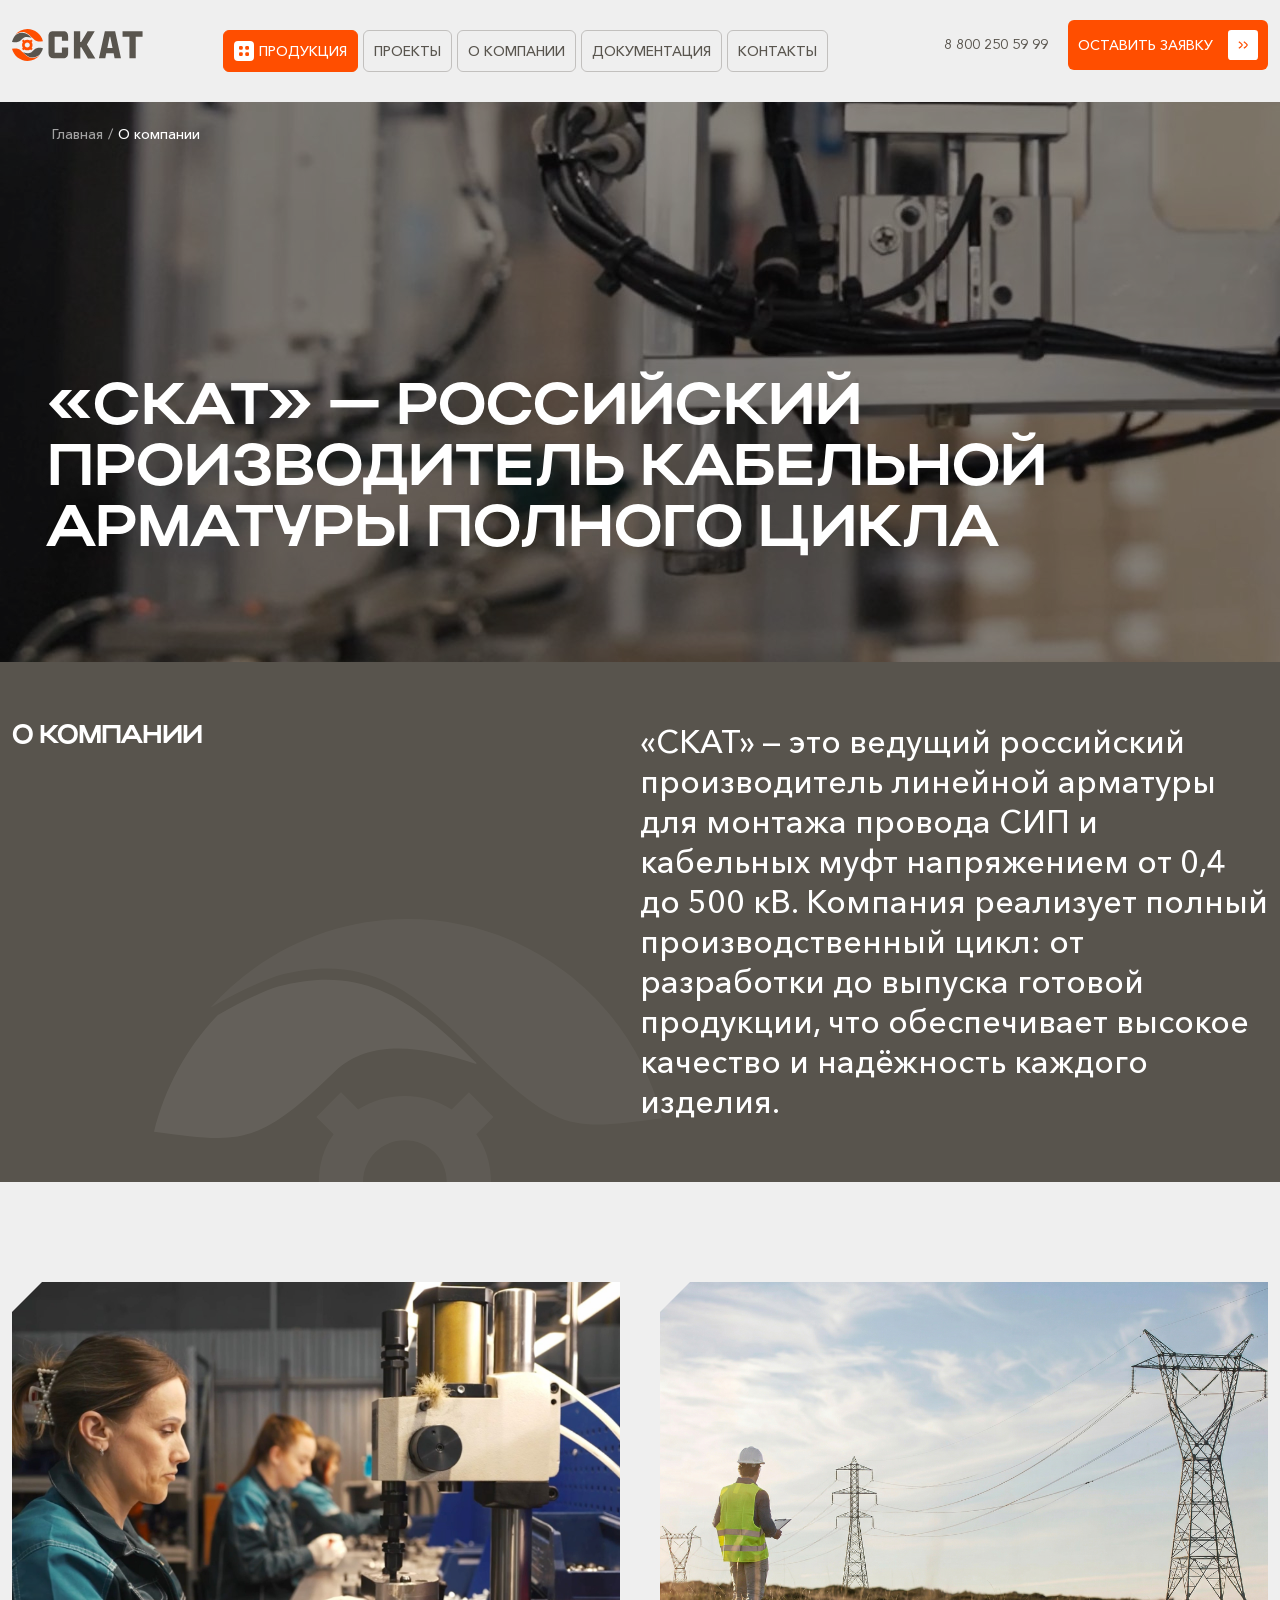
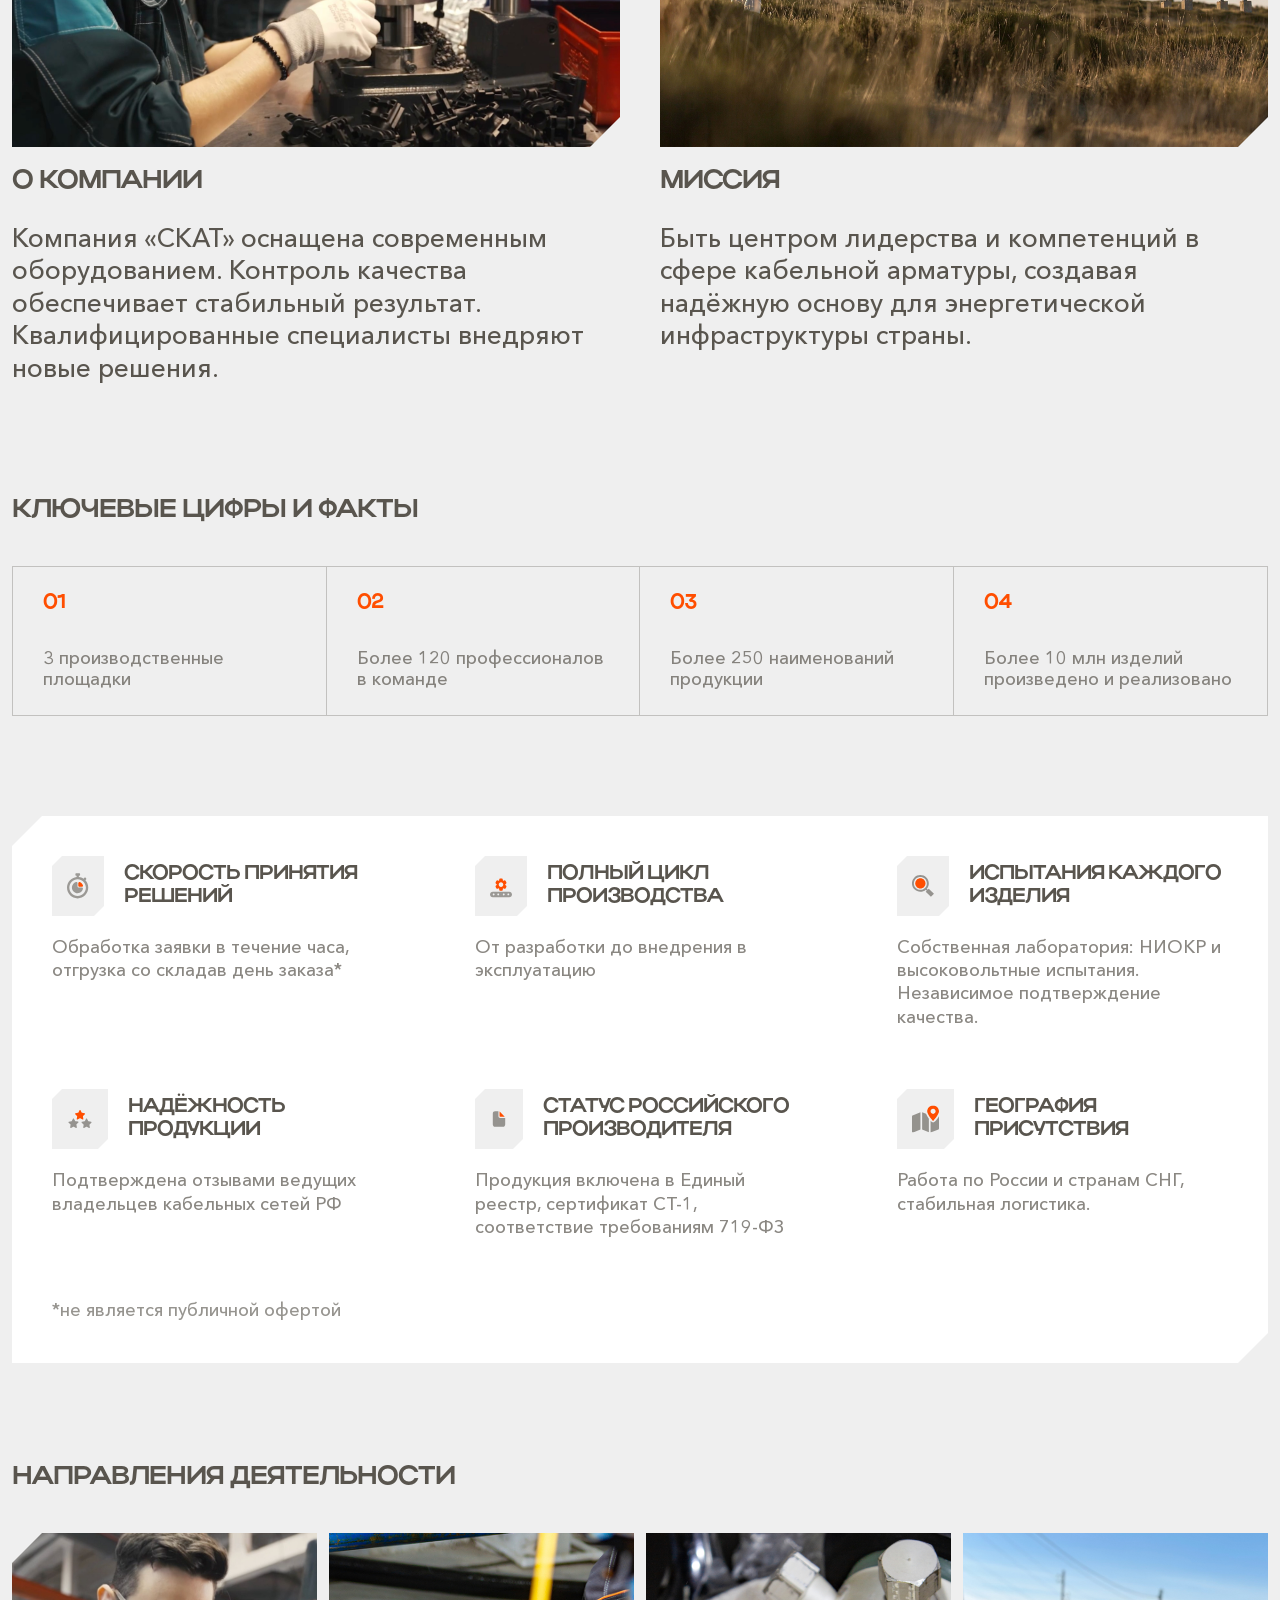
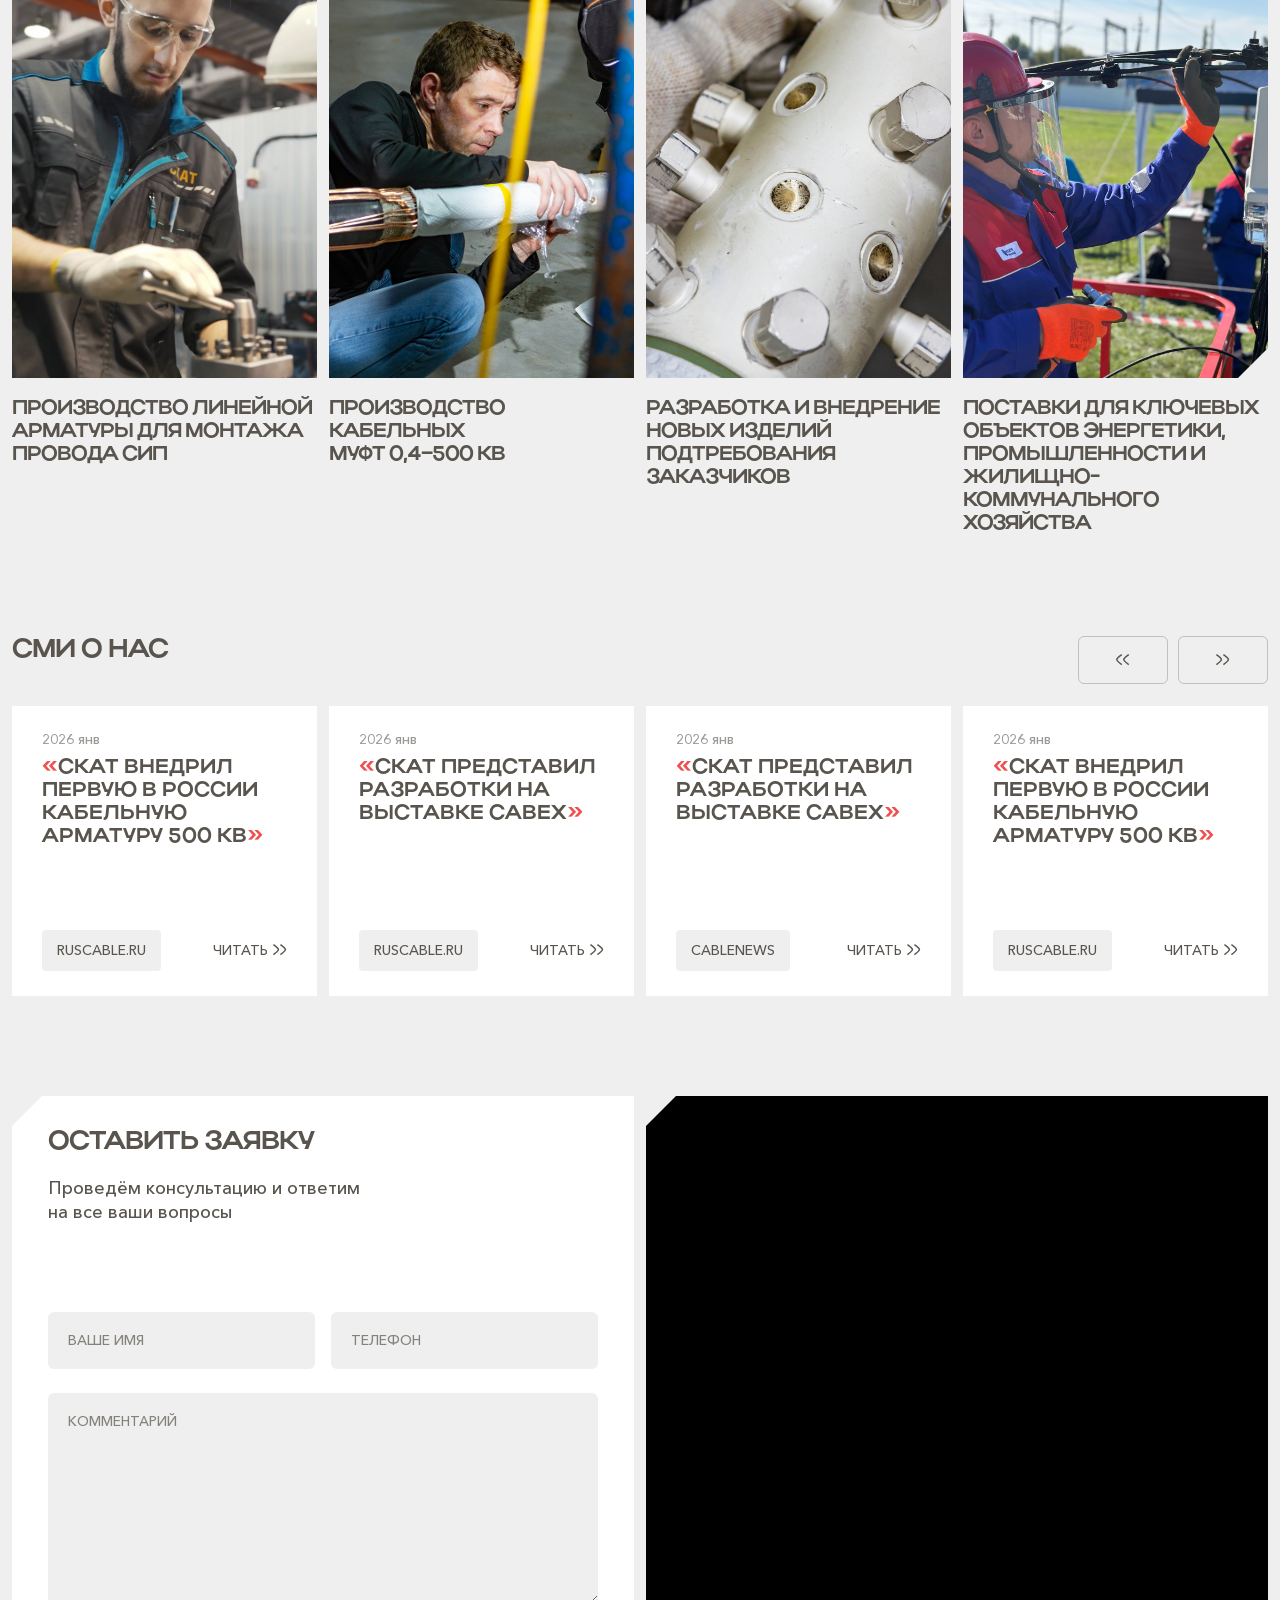
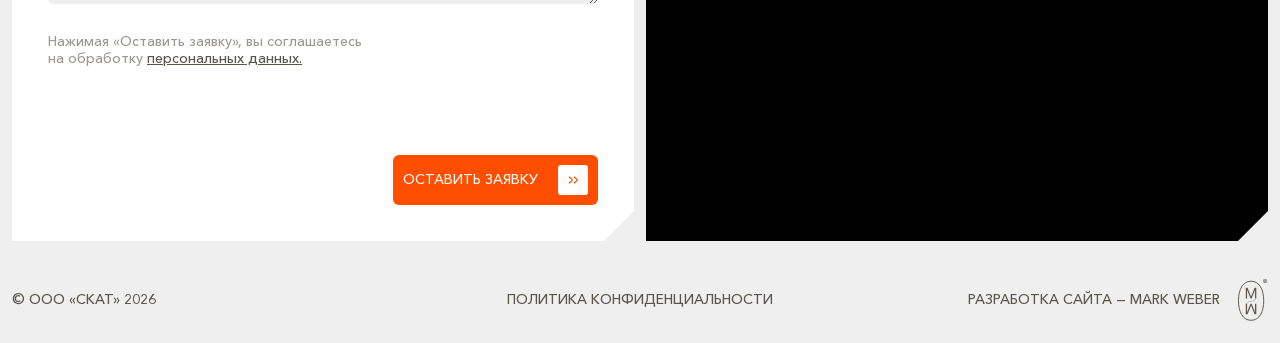
==== commit d37beb29: "some updates" ====
--- a/about.html
+++ b/about.html
@@ -3,10 +3,10 @@
 	<head>
 		<meta charset="UTF-8" />
 		<meta name="viewport" content="width=device-width, initial-scale=1.0" />
-		<title>О компании — СКАТ</title>
+		<title>О компании — «СКАТ»</title>
 		<link rel="stylesheet" href="styles/swiper-bundle.min.css" />
 		<link rel="stylesheet" href="styles/aos.css" />
-		<link rel="stylesheet" href="styles/styles.css?ver=doccvbcvbs1f2" />
+		<link rel="stylesheet" href="styles/styles.css?ver=mnbm" />
 	</head>
 	<body>
 		<!-- Header -->
@@ -170,9 +170,9 @@
 							</div>
 							<h3 class="about-info-block__title">О компании</h3>
 							<p class="about-info-block__text">
-								СКАТ оснащён современным оборудованием. Контроль качества
-								обеспечивает стабильный результат. Квалифицированные специалисты
-								внедряют новые решения.
+								Компания «СКАТ» оснащена современным оборудованием. Контроль
+								качества обеспечивает стабильный результат. Квалифицированные
+								специалисты внедряют новые решения.
 							</p>
 						</div>
 					</div>
@@ -324,7 +324,7 @@
 									</h4>
 								</div>
 								<p class="about-advantages__text">
-									Продукция включена в Единый реес��р, сертификат СТ-1,
+									Продукция включена в Единый реестр, сертификат СТ-1,
 									соответствие требованиям 719-ФЗ
 								</p>
 							</div>
--- a/styles/styles.css
+++ b/styles/styles.css
@@ -3587,11 +3587,12 @@
 }
 
 .about-facts__item {
-	padding: 25px 30px;
-	display: flex;
-	flex-direction: column;
-	gap: 33px;
-	border-right: 1px solid #c2c1bf;
+    padding: 25px 30px;
+    display: flex;
+    flex-direction: column;
+    gap: 33px;
+    border-right: 1px solid #c2c1bf;
+    justify-content: space-between;
 }
 
 .about-facts__item:last-child {
@@ -3613,13 +3614,9 @@
 }
 
 .about-facts__label {
-	font-family: var(--font-actay-wide);
-	font-size: var(--fs-22);
 	color: var(--color-gray);
-	font-weight: 700;
 	line-height: 115%;
-	letter-spacing: -1px;
-	text-transform: uppercase;
+	opacity:0.7
 }
 
 /* --- 4. Блоки: картинка + название + текст --- */
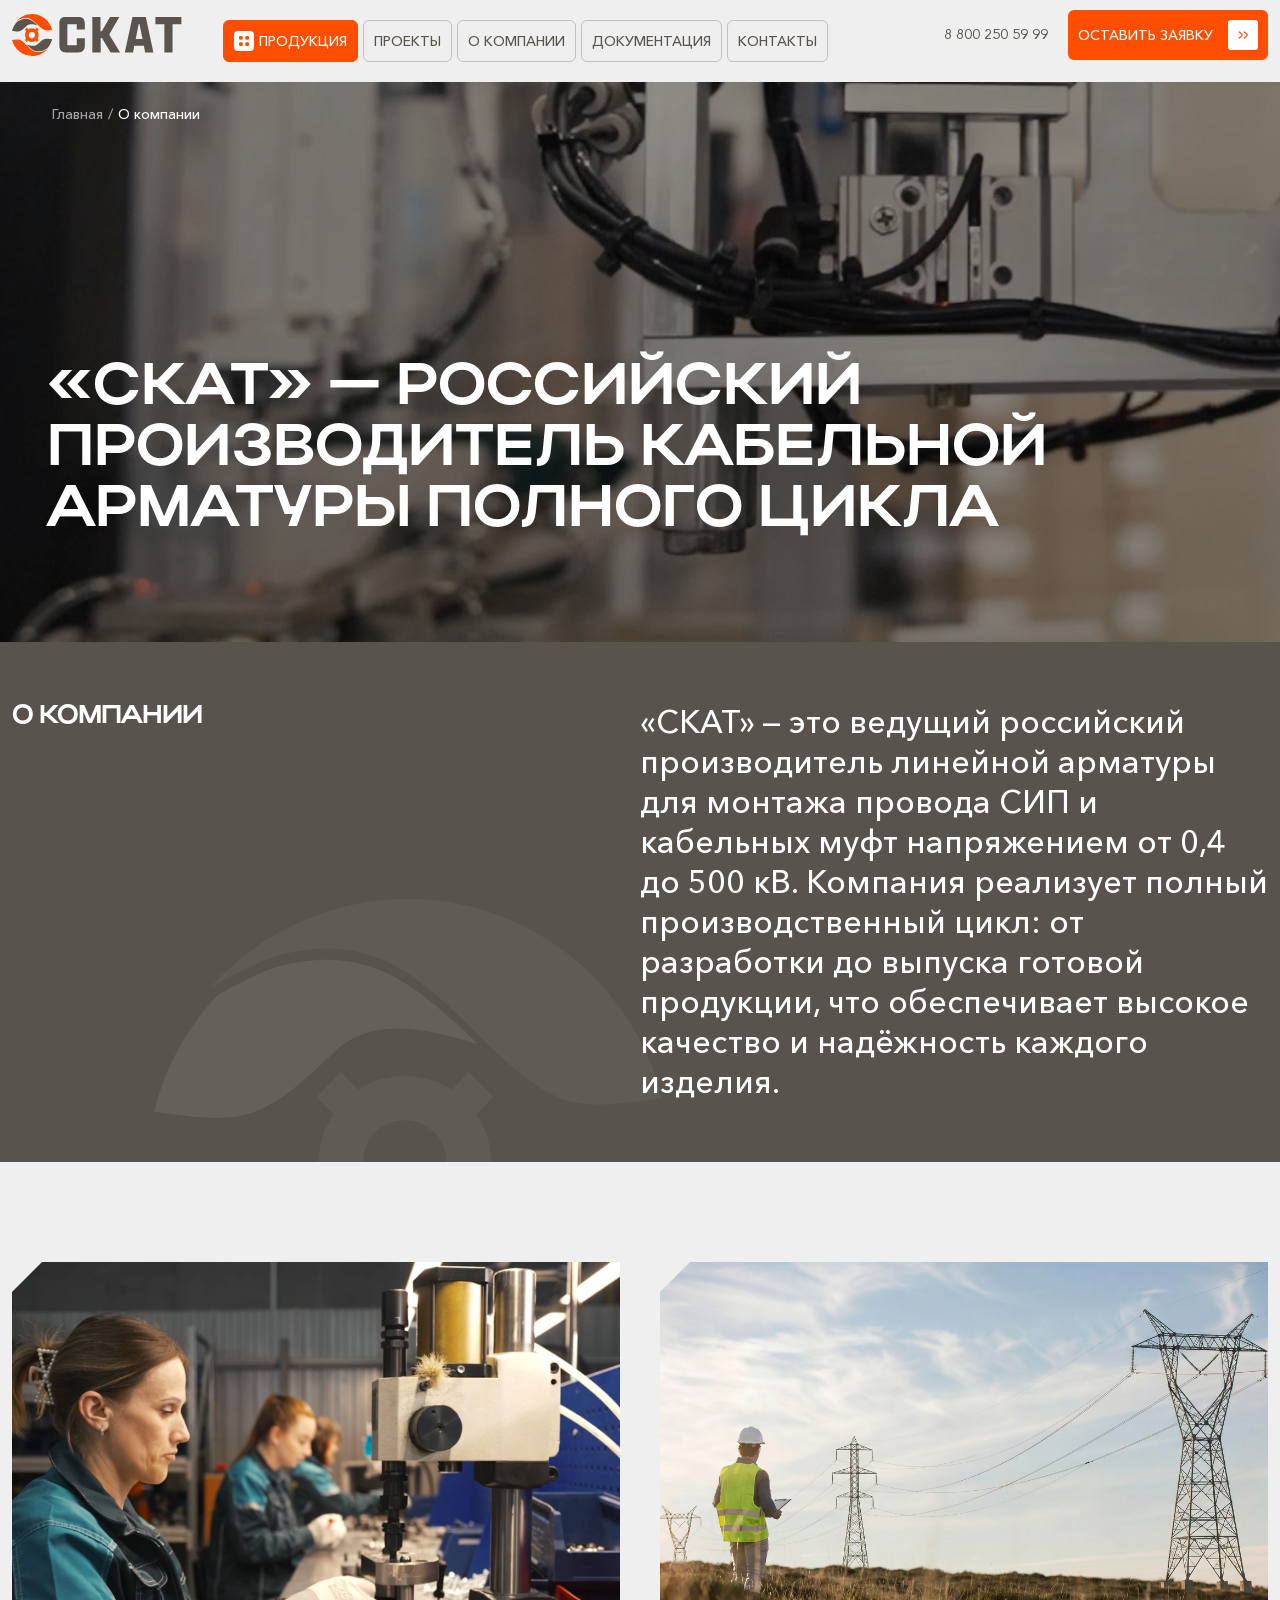
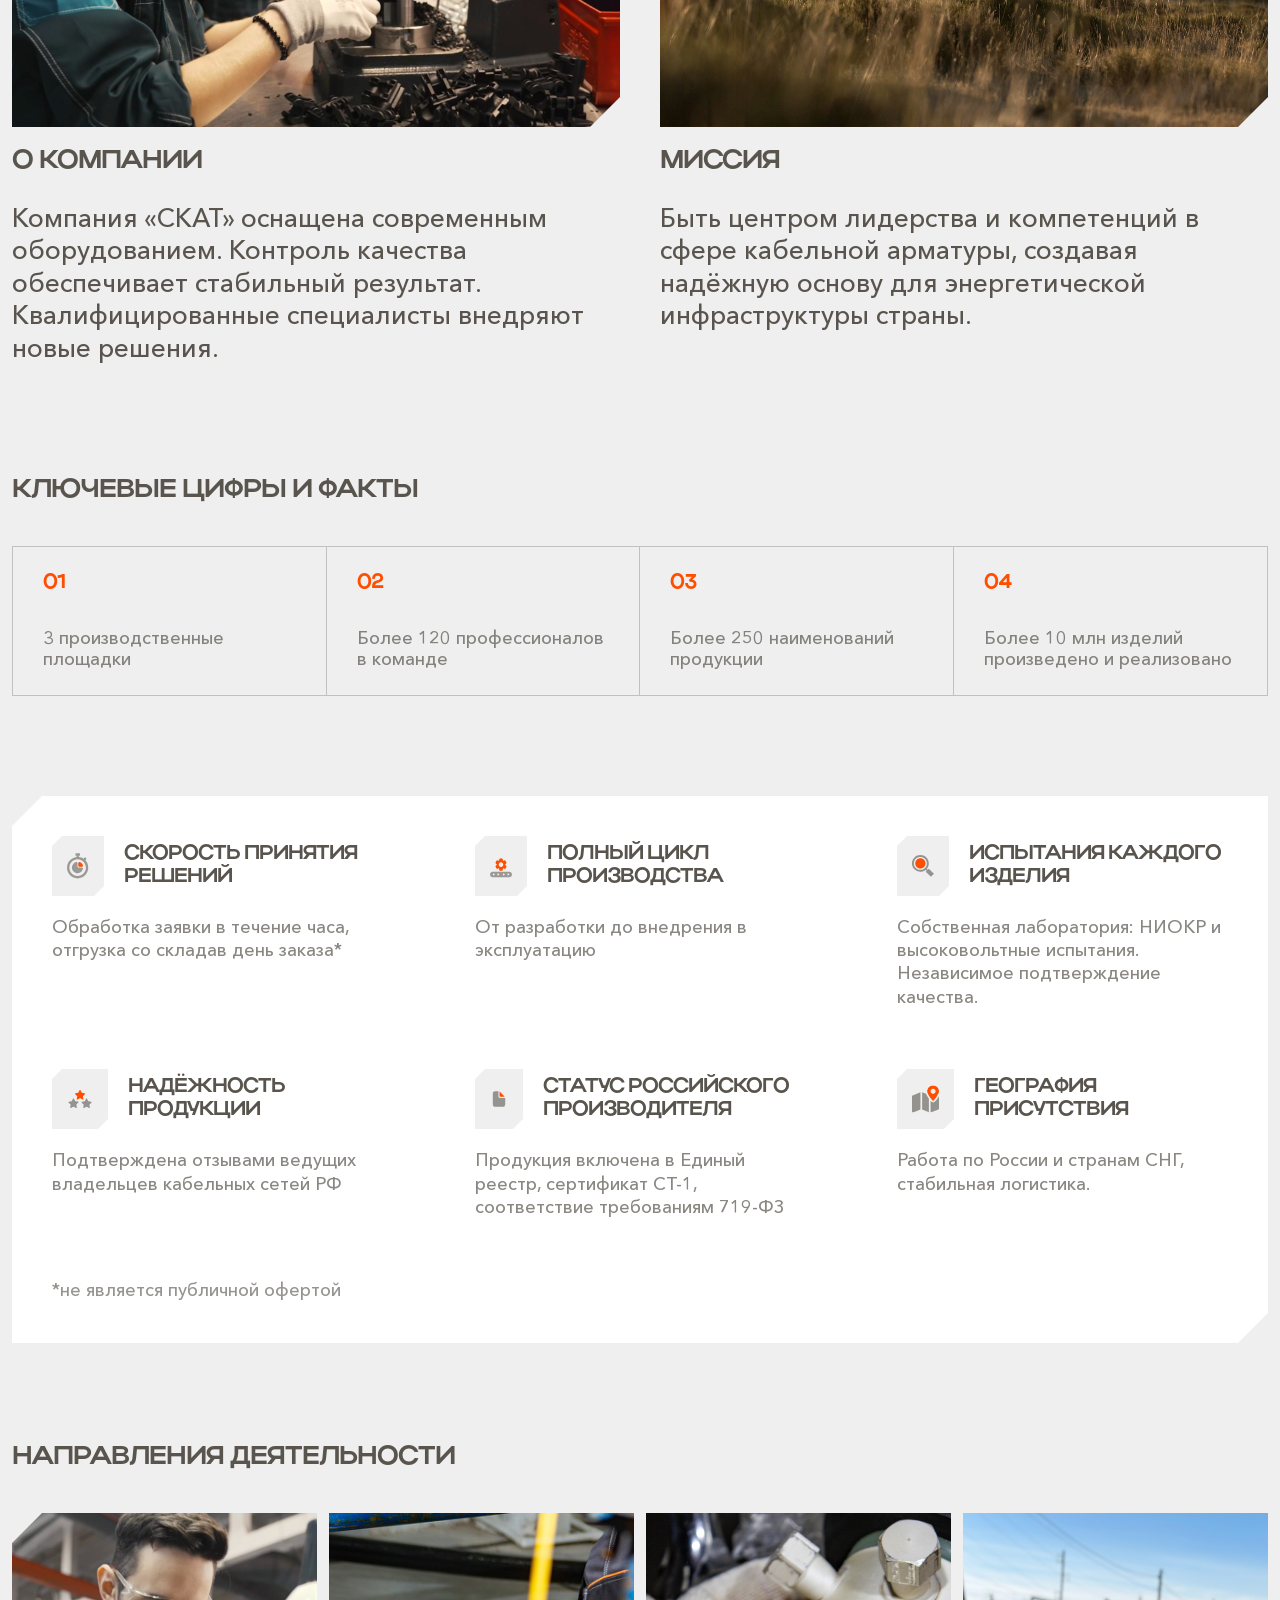
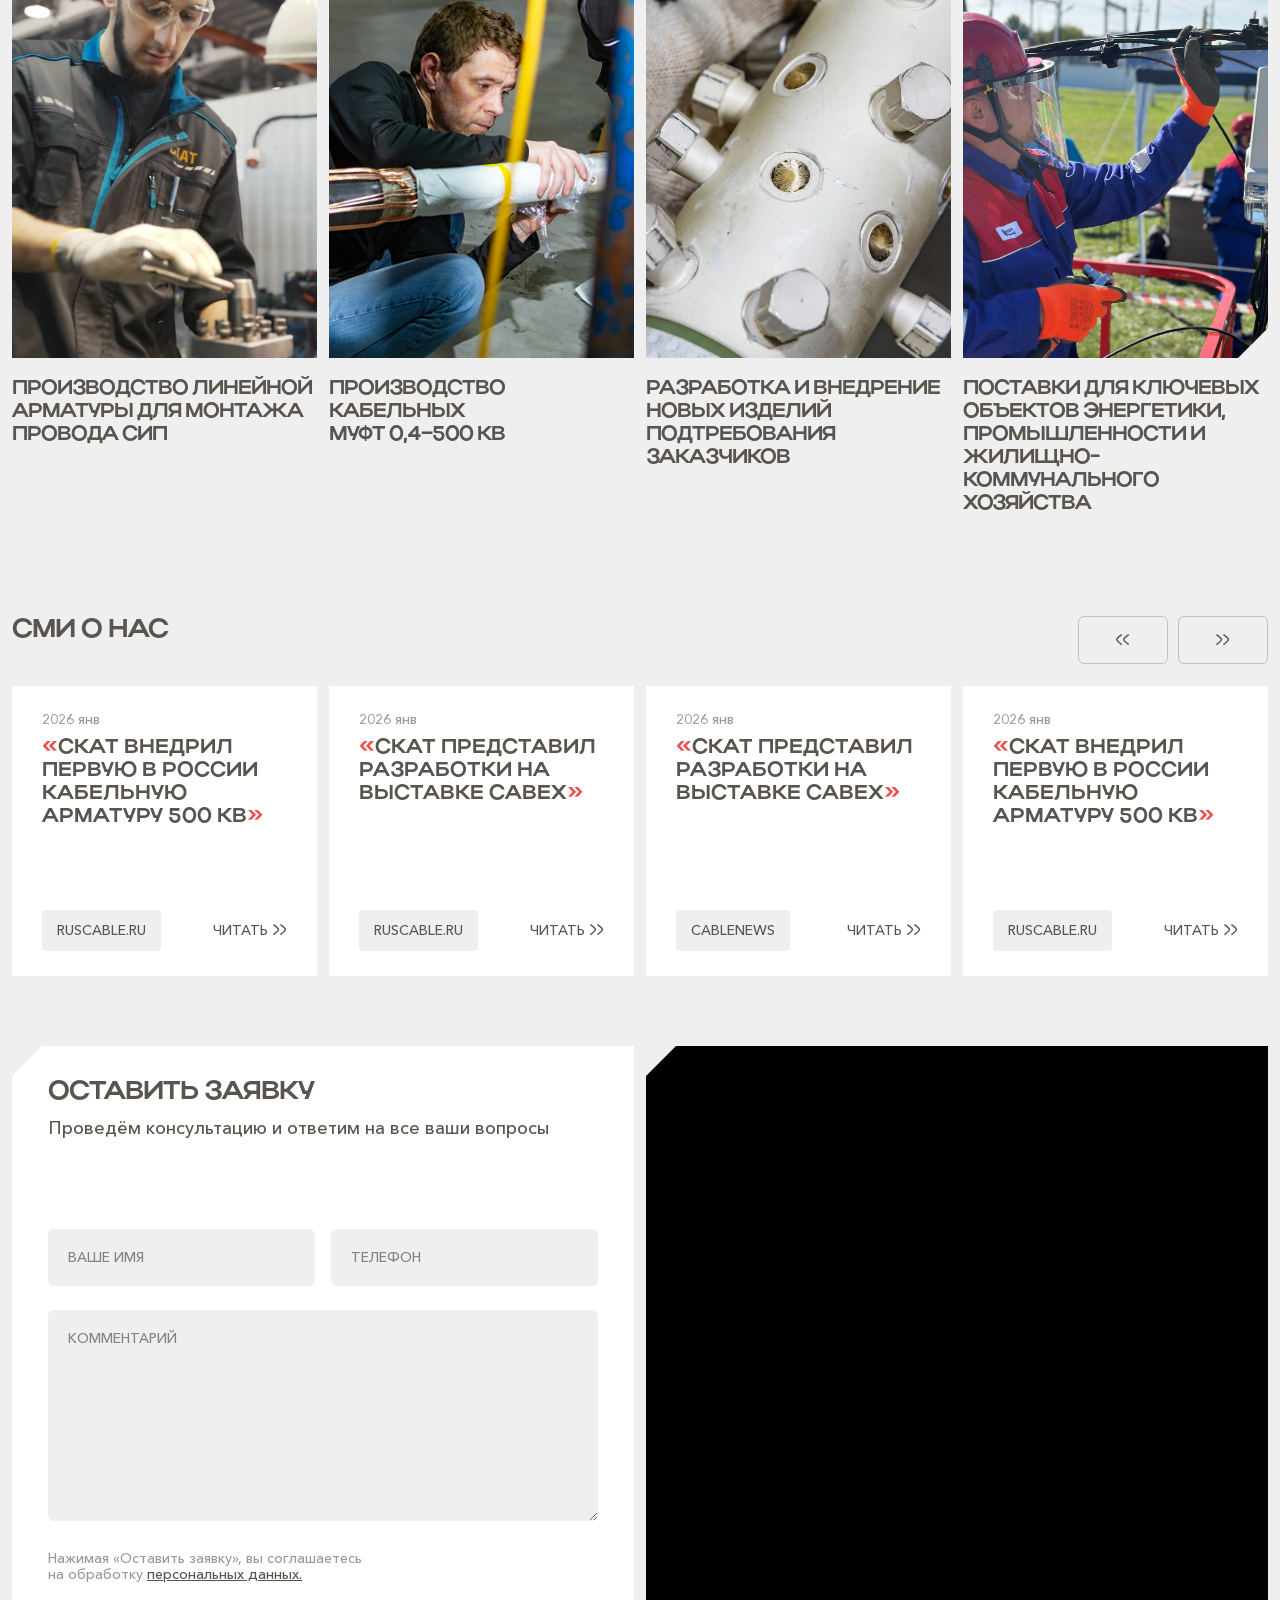
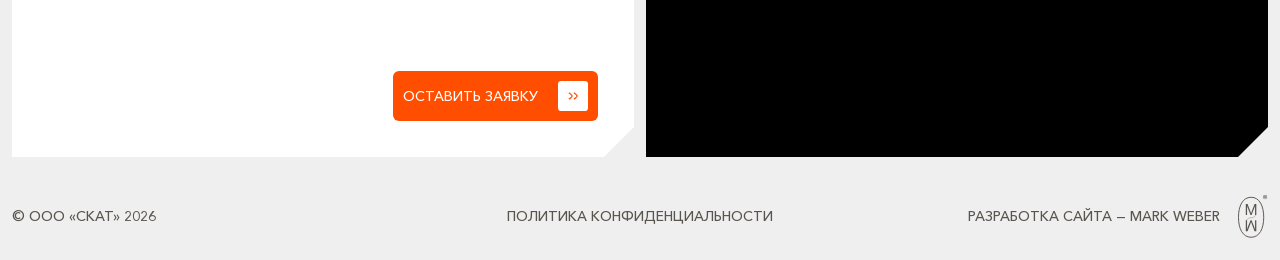
==== commit 3bbb92d6: "bump cache-busting versions, catalog contacts section, cleanup" ====
--- a/about.html
+++ b/about.html
@@ -6,7 +6,7 @@
 		<title>О компании — «СКАТ»</title>
 		<link rel="stylesheet" href="styles/swiper-bundle.min.css" />
 		<link rel="stylesheet" href="styles/aos.css" />
-		<link rel="stylesheet" href="styles/styles.css?ver=mnbm" />
+		<link rel="stylesheet" href="styles/styles.css?ver=v2" />
 	</head>
 	<body>
 		<!-- Header -->
@@ -845,7 +845,7 @@
 			crossorigin="anonymous"
 		></script>
 		<script src="js/jquery.inputmask.bundle.js"></script>
-		<script src="js/script.js?ver=about1"></script>
+		<script src="js/script.js?ver=v2"></script>
 
 		<script src="https://api-maps.yandex.ru/2.1/?apikey=1d46cd9a-2c9e-4500-b55b-ee2306bc1a9f&lang=ru_RU"></script>
 		<script>
--- a/styles/styles.css
+++ b/styles/styles.css
@@ -577,7 +577,9 @@
 	align-items: center;
 	height: 100%;
 }
-
+.header-logo img {
+	width: 254px;
+}
 .logo-text {
 	font-family: var(--font-actay-wide);
 	font-size: var(--fs-h4);
@@ -677,6 +679,7 @@
    ---------------------------------------- */
 .hero {
 	padding: 0;
+	margin-top: 15px;
 }
 
 .hero .row {
@@ -686,7 +689,7 @@
 
 .hero-main {
 	position: relative;
-	min-height: 500px;
+	min-height: 400px;
 	padding: 40px;
 	display: flex;
 	flex-direction: column;
@@ -731,7 +734,7 @@
 
 .hero-content-bottom-right {
 	position: absolute;
-	bottom: 40px;
+	bottom: 20px;
 	left: 40px;
 	right: 40px;
 	display: flex;
@@ -739,7 +742,9 @@
 	justify-content: space-between;
 	gap: 32px;
 }
-
+.hero-content-bottom-right-btn {
+	margin-bottom: 20px;
+}
 .hero-content-bottom-right h3 {
 	margin-bottom: 19px;
 }
@@ -769,20 +774,22 @@
 
 .hero-sidebar-item {
 	border: none;
-	padding: 30px;
+	padding: 23px;
 	flex: 1;
 	display: flex;
 	flex-direction: column;
 	justify-content: space-between;
-	gap: 35px;
-	margin: 15px;
+	gap: 12px;
+	margin: 13px;
 	border-radius: 6px;
 	transition: all 0.4s ease;
 	cursor: pointer;
 	position: relative;
-}
-
-.hero-sidebar>div {
+	text-decoration: none;
+	color: var(--color-gray);
+}
+
+.hero-sidebar > div {
 	transition: all 0.4s ease;
 	cursor: pointer;
 	position: relative;
@@ -792,19 +799,19 @@
 	background-color: var(--color-bg);
 }
 
-.hero-sidebar>.hero-sidebar__row>div::before,
-.hero-sidebar>div::before {
+.hero-sidebar > .hero-sidebar__row > div::before,
+.hero-sidebar > div::before {
 	content: '';
 	position: absolute;
 	top: 0px;
-	left: 45px;
-	width: calc(100% - 90px);
+	left: 36px;
+	width: calc(100% - 72px);
 	height: 1px;
 	background-color: var(--color-gray);
 	opacity: 0.2;
 }
 
-.hero-sidebar>div:nth-child(1)::before {
+.hero-sidebar > div:nth-child(1)::before {
 	display: none;
 }
 
@@ -833,6 +840,7 @@
 	background-color: var(--color-orange);
 	width: 60px;
 	height: 60px;
+	display: none;
 }
 
 .hero-sidebar-contacts {
@@ -963,7 +971,7 @@
    Блок: Catalog (Swiper)
    ---------------------------------------- */
 .catalog-section {
-	padding: 60px 0 50px;
+	padding: 32px 0 0;
 }
 
 .catalog-row {
@@ -974,43 +982,53 @@
 	display: flex;
 	flex-direction: column;
 	justify-content: space-between;
+	gap: 50px;
 	height: 100%;
 }
-
+.catalog-left-top {
+	display: flex;
+	flex-direction: column;
+	gap: 5rem;
+}
 .catalog-title {
 	font-family: var(--font-actay-wide);
-	font-size: var(--fs-h3);
+	font-size: 28px;
 	line-height: 115%;
 	font-weight: 700;
+	color: var(--color-gray);
+	text-decoration: underline;
+	text-underline-offset: 6px;
+	text-decoration-color: var(--color-gray);
+	margin: 0;
 	text-transform: uppercase;
-	color: var(--color-gray);
-	margin-bottom: var(--mb);
+	max-width: 200px;
+	letter-spacing: -0.05rem;
 }
 
 .catalog-nav {
 	display: inline-flex;
 	align-items: center;
-	gap: var(--gap);
-	margin-bottom: calc(var(--mb) * 1.5);
+	gap: 8px;
 }
 
 .catalog-section .swiper-button-prev,
 .catalog-section .swiper-button-next {
 	position: static;
 	margin: 0;
-	width: auto;
-	height: auto;
+	width: 90px;
+	height: 48px;
 	border-radius: 4px;
 	background-color: transparent;
 	color: var(--color-gray);
-	box-shadow: none;
 	display: flex;
 	align-items: center;
 	justify-content: center;
 	cursor: pointer;
-	padding: 19px 40px;
 	border: 1px solid var(--color-gray-30);
 	transition: all 0.4s;
+	padding: 16px;
+	top: 0;
+	left: 0;
 }
 
 .catalog-section .swiper-button-prev:hover,
@@ -1023,72 +1041,76 @@
 	content: '';
 }
 
-.catalog-link-btn {
-	margin-top: auto;
-}
-
-.catalog-link-btn--mobile {
-	display: none;
-}
-
+.catalog-swiper2.swiper,
 .catalog-swiper.swiper {
 	width: 100%;
-	border-right: 1px solid var(--color-gray-30);
 	padding-left: 1px;
 }
 
 .catalog-card {
+	display: flex;
+	align-items: center;
+	gap: 20px;
+	padding: 40px;
+	background-color: var(--color-white);
+	height: 100%;
+	text-decoration: none;
+	transition: all 0.4s;
+	min-height: 165px;
+	align-items: flex-start;
+}
+.catalog-section2 .catalog-card {
+	background-color: var(--color-white);
+	height: 100%;
+	text-decoration: none;
+	min-height: 470px;
+	flex-direction: column;
 	border-top: 1px solid var(--color-gray-30);
 	border-bottom: 1px solid var(--color-gray-30);
 	border-left: 1px solid var(--color-gray-30);
 	border-right: 0;
-	padding: 40px;
 	background-color: transparent;
-	display: flex;
-	flex-direction: column;
-	height: 100%;
-	transition: all 0.4s;
+}
+.catalog-card:hover {
 	text-decoration: none;
 }
 
-.catalog-card:hover {
+.catalog-section2 .catalog-card:hover {
 	background: var(--color-white);
 	text-decoration: none;
 }
+.catalog-link-btn--mobile {
+	display: none;
+}
+.catalog-card-icon {
+	width: 60px;
+	height: 60px;
+	border-radius: 6px;
+	overflow: hidden;
+	flex-shrink: 0;
+}
+
+.catalog-card-icon img {
+	width: 100%;
+	height: 100%;
+	object-fit: cover;
+	display: block;
+}
 
 .catalog-card-title {
+	font-family: var(--font-actay-wide);
+	font-size: 24px;
+	line-height: 115%;
+	font-weight: 700;
+	color: var(--color-gray);
+	letter-spacing: -1px;
+	transition: all 0.4s;
 	text-transform: uppercase;
-	line-height: 115%;
-	color: var(--color-gray);
-	margin-bottom: var(--mb);
-	min-height: 96px;
-	transition: all 0.4s;
-}
-
-.catalog-card-image {
-	width: 100%;
-	padding: 50px 10px;
-	overflow: hidden;
-	margin-bottom: 25px;
+	max-width: 240px;
 }
 
 .catalog-card:hover .catalog-card-title {
 	color: var(--color-orange);
-}
-
-.catalog-card:hover .catalog-card-count {
-	background: var(--color-bg);
-}
-
-.catalog-card-image img {
-	width: 100%;
-	object-fit: cover;
-	display: block;
-	transition: all 0.4s;
-}
-
-.catalog-card:hover .catalog-card-image img {
-	transform: scale(1.05);
 }
 
 .catalog-card-meta {
@@ -1165,7 +1187,7 @@
 		display: flex;
 		width: 100%;
 		justify-content: space-between;
-		gap: 90px;
+		gap: 15px;
 		transform: none !important;
 	}
 
@@ -1207,9 +1229,11 @@
 }
 
 .hero-content-overlay {
-	background: linear-gradient(114.96deg,
-			rgba(0, 0, 0, 0.53) 29.27%,
-			rgba(0, 0, 0, 0) 58.4%);
+	background: linear-gradient(
+		114.96deg,
+		rgba(0, 0, 0, 0.53) 29.27%,
+		rgba(0, 0, 0, 0) 58.4%
+	);
 	position: absolute;
 	top: 0;
 	left: 0;
@@ -1254,7 +1278,7 @@
    Блок: Request / Company Slider
    ---------------------------------------- */
 .request-section {
-	padding: 40px 0 0;
+	padding: 10px 0 0;
 }
 
 .company-slider {
@@ -1270,9 +1294,11 @@
 	position: absolute;
 	inset: 0;
 	background: linear-gradient(0deg, rgba(0, 0, 0, 0.2), rgba(0, 0, 0, 0.2)),
-		linear-gradient(291.8deg,
+		linear-gradient(
+			291.8deg,
 			rgba(0, 0, 0, 0.38) 5.99%,
-			rgba(0, 0, 0, 0) 58.36%);
+			rgba(0, 0, 0, 0) 58.36%
+		);
 	z-index: 0;
 	pointer-events: none;
 }
@@ -1311,7 +1337,7 @@
 	transition: transform 0.6s ease;
 }
 
-.company-slide>* {
+.company-slide > * {
 	position: relative;
 	z-index: 1;
 }
@@ -1374,13 +1400,17 @@
 	position: absolute;
 	inset: -5px;
 	border-radius: 50%;
-	background: conic-gradient(var(--color-white) 0deg,
-			var(--color-white) var(--dot-angle),
-			transparent var(--dot-angle),
-			transparent 360deg);
-	-webkit-mask: radial-gradient(farthest-side,
-			transparent calc(100% - 2px),
-			#000 100%);
+	background: conic-gradient(
+		var(--color-white) 0deg,
+		var(--color-white) var(--dot-angle),
+		transparent var(--dot-angle),
+		transparent 360deg
+	);
+	-webkit-mask: radial-gradient(
+		farthest-side,
+		transparent calc(100% - 2px),
+		#000 100%
+	);
 	mask: radial-gradient(farthest-side, transparent calc(100% - 2px), #000 100%);
 	animation: dot-progress 8s linear infinite;
 }
@@ -1432,7 +1462,7 @@
 .request-title {
 	text-transform: uppercase;
 	color: var(--color-gray);
-	margin: 0 0 20px;
+	margin: 0 0 10px;
 }
 
 .request-subtitle {
@@ -1440,6 +1470,10 @@
 	max-width: 320px;
 }
 
+.request-subtitle {
+	max-width: 100%;
+	margin: 0 0 25px;
+}
 .request-form {
 	display: flex;
 	flex-direction: column;
@@ -1500,8 +1534,19 @@
 	color: var(--color-gray);
 }
 
+.request-form-bottom {
+	display: flex;
+	justify-content: space-between;
+	align-items: flex-end;
+	gap: 20px;
+	margin-top: 0px;
+}
+
+.request-form-bottom .request-form-actions {
+	margin-top: 0;
+}
+
 .request-form-actions {
-	margin-top: 72px;
 	display: flex;
 	justify-content: flex-end;
 }
@@ -1678,9 +1723,9 @@
 	display: grid;
 	grid-template-columns: 1fr 0.9fr auto;
 	gap: 24px;
-	align-items: start;
+    align-items: center;
 	padding: 0;
-	min-height: 56px;
+    min-height: 40px;
 	position: relative;
 }
 
@@ -1747,6 +1792,49 @@
 
 .contacts-copy-btn-icon {
 	display: block;
+}
+
+.contacts-info-block--dark {
+	background: #59554e;
+	padding: 40px 40px;
+	display: flex;
+	flex-direction: column;
+	justify-content: center;
+}
+
+.contacts-info-title {
+    color: #fff;
+    margin: 0 0 70px;
+    text-transform: uppercase;
+}
+
+.contacts-info-block--dark .contacts-table {
+	justify-content: flex-start;
+	gap: 32px;
+}
+
+.contacts-info-block--dark .contacts-table-row::after {
+	background-color: rgba(255, 255, 255, 0.15);
+}
+
+.contacts-info-block--dark .contacts-table-cell--label {
+	color: rgba(255, 255, 255, 0.7);
+}
+
+.contacts-info-block--dark .contacts-table-cell--value {
+	color: #fff;
+}
+
+.contacts-info-block--dark .contacts-copy-btn {
+	color: rgba(255, 255, 255, 0.7);
+}
+
+.contacts-info-block--dark .contacts-copy-btn:hover {
+	background: rgba(255, 255, 255, 0.1);
+}
+
+.contacts-info-block--dark .contacts-copy-btn.is-active {
+	color: #fff;
 }
 
 .contacts-map-wrap {
@@ -1837,7 +1925,9 @@
 	font-weight: 500;
 	letter-spacing: 0.02em;
 }
-
+.catalog-swiper2.swiper {
+	border-right: 1px solid var(--color-gray-30);
+}
 .contacts-map-data-inner a {
 	color: var(--color-gray);
 	text-decoration: none;
@@ -1905,10 +1995,6 @@
 
 	.header-right button {
 		gap: 15px;
-	}
-
-	.catalog-card-title {
-		min-height: 130px;
 	}
 }
 
@@ -1923,9 +2009,15 @@
 		--gap: 12px;
 		--mb: 15px;
 	}
-
+	.header-logo img {
+		width: 170px;
+	}
+	.hero {
+		padding: 0;
+		margin-top: 0;
+	}
 	.header {
-		padding: 20px 0;
+		padding: 10px 0;
 	}
 
 	.header-right {
@@ -1933,7 +2025,7 @@
 	}
 
 	.hero-main {
-		min-height: 480px;
+		min-height: 330px;
 		padding: 36px;
 	}
 
@@ -1942,7 +2034,9 @@
 		gap: 44px;
 		padding: 48px 52px;
 	}
-
+	.hero-sidebar-item h3 {
+		margin-bottom: 0px;
+	}
 	.hero-content-bottom-right {
 		bottom: 36px;
 		left: 36px;
@@ -1951,8 +2045,8 @@
 	}
 
 	.hero-sidebar-item {
-		padding: 26px;
-		gap: 30px;
+		padding: 15px;
+		gap: 10px;
 	}
 
 	.main {
@@ -1972,18 +2066,33 @@
 	}
 
 	.catalog-section {
-		padding: 52px 0 44px;
+		padding: 25px 0 0px;
 	}
 
 	.catalog-card {
-		padding: 36px;
-	}
-
-	.catalog-card-image {
-		padding: 25px 10px;
-		margin-bottom: 22px;
-	}
-
+		padding: 15px;
+		min-height: 120px;
+	}
+
+	.catalog-card-icon {
+		width: 54px;
+		height: 54px;
+	}
+	.advantage-title {
+		font-size: 16px;
+	}
+	.catalog-card-title {
+		font-size: 18px;
+	}
+	.catalog-left {
+		gap: 15px;
+	}
+	.catalog-title {
+		font-size: 25px;
+	}
+	.advantage-text {
+		font-size: 16px;
+	}
 	.advantages-wrapper {
 		gap: 72px;
 	}
@@ -2150,25 +2259,24 @@
 
 	.catalog-card {
 		padding: 32px;
-	}
-
-	.catalog-card-image {
-		padding: 25px 10px;
-		margin-bottom: 20px;
+		gap: 16px;
+	}
+
+	.catalog-card-icon {
+		width: 50px;
+		height: 50px;
+	}
+
+	.catalog-card-title {
+		font-size: 20px;
 	}
 
 	.catalog-title {
-		margin-bottom: 14px;
-	}
-
-	.catalog-nav {
-		gap: 12px;
-		margin-bottom: 20px;
-	}
-
-	.catalog-section .swiper-button-prev,
-	.catalog-section .swiper-button-next {
-		padding: 16px 32px;
+		font-size: 26px;
+	}
+
+	.catalog-left {
+		gap: 24px;
 	}
 
 	.advantages-wrapper {
@@ -2214,7 +2322,8 @@
 
 	.catalog-section .swiper-button-prev,
 	.catalog-section .swiper-button-next {
-		padding: 10px 25px;
+		width: 72px;
+		height: 40px;
 	}
 
 	/* Шапка: две колонки — лого 50%, телефон + бургер 50% */
@@ -2369,7 +2478,8 @@
 	.contacts-hero {
 		padding: 30px 0 40px;
 	}
-
+	
+	.contacts-info-block--dark .contacts-table, 
 	.contacts-table {
 		gap: 30px;
 	}
@@ -2456,16 +2566,16 @@
 
 	.catalog-card {
 		padding: 28px;
-	}
-
-	.catalog-card-image {
-		padding: 32px 10px;
-		margin-bottom: 18px;
+		gap: 14px;
+	}
+
+	.catalog-card-icon {
+		width: 46px;
+		height: 46px;
 	}
 
 	.catalog-card-title {
-		min-height: 80px;
-		margin-bottom: 12px;
+		font-size: 18px;
 	}
 
 	.advantages-wrapper {
@@ -2567,6 +2677,35 @@
 
 	.catalog-card {
 		padding: 24px;
+		gap: 12px;
+	}
+	.catalog-section2 .catalog-card {
+		padding: 20px;
+		gap: 12px;
+		min-height: 160px;
+		font-size: 18px;
+		display: flex;
+		flex-direction: column;
+		align-items: flex-start;
+	}
+	.catalog-left-top {
+		gap: 1rem;
+	}
+	.catalog-link-btn--pc .btn {
+		display: none;
+	}
+	.catalog-link-btn--mobile {
+		display: block;
+		margin-top: 2rem;
+	}
+	.catalog-card-icon {
+		width: 40px;
+		height: 40px;
+	}
+
+	.catalog-card-title {
+		font-size: 16px;
+		letter-spacing: -0.5px;
 	}
 
 	.advantages {
@@ -2581,9 +2720,22 @@
 
 	.advantage-item {
 		max-width: 400px;
-		padding: 20px 0;
-	}
-
+		padding: 00px 0;
+	}
+
+	.catalog-swiper.swiper2,
+	.catalog-swiper.swiper {
+		width: 100%;
+		padding-left: 0;
+		overflow: visible;
+	}
+	.advantages-wrapper.advantages-swiper {
+		overflow: visible;
+	}
+	.advantages,
+	.catalog-section {
+		overflow: hidden;
+	}
 	.advantages-swiper .swiper-wrapper {
 		gap: 0;
 		flex-wrap: nowrap;
@@ -2596,15 +2748,18 @@
 		width: 46%;
 	}
 
-	.request-section .row {
+	.request-section .row,
+	.feedback-section .row {
 		flex-direction: column;
 	}
 
-	.request-section .col-lg-6:first-child {
+	.request-section .col-lg-6:first-child,
+	.feedback-section .col-lg-6:first-child {
 		order: 2;
 	}
 
-	.request-section .col-lg-6:last-child {
+	.request-section .col-lg-6:last-child,
+	.feedback-section .col-lg-6:last-child {
 		order: 1;
 	}
 
@@ -2639,6 +2794,10 @@
 
 	.contacts-info-block {
 		padding-left: 0;
+	}
+
+	.contacts-info-block--dark {
+		padding: 28px;
 	}
 }
 
@@ -2749,8 +2908,16 @@
 		flex-direction: column;
 		gap: 8px;
 		padding: 0;
-	}
-
+		background: none;
+		margin-top: 3px;
+	}
+	.hero-sidebar-item h3 {
+		margin-bottom: 0px;
+		font-size: 15px;
+	}
+	.hero-sidebar-row .text-14 {
+		font-size: 12px;
+	}
 	.hero-sidebar__row {
 		display: flex;
 		flex-direction: row;
@@ -2763,7 +2930,25 @@
 		box-sizing: border-box;
 		min-width: 0;
 	}
-
+	.catalog-swiper2 .catalog-card {
+		border-right: 1px solid var(--color-gray-30);
+		border-bottom: none;
+	}
+	.catalog-nav,
+	.catalog-slide--hidden-mobile {
+		display: none;
+	}
+
+	.catalog-swiper2 .swiper-wrapper {
+		flex-direction: column;
+		transform: none !important;
+		gap: 0;
+		border-bottom: 1px solid var(--color-gray-30);
+	}
+	.catalog-swiper2 .swiper-slide {
+		flex-shrink: 0;
+		width: 100% !important;
+	}
 	.hero-sidebar__block--contacts {
 		order: -1;
 		width: 100%;
@@ -2775,7 +2960,9 @@
 		box-sizing: border-box;
 		margin: 0;
 	}
-
+	.hero-sidebar__block {
+		background: var(--color-white);
+	}
 	.hero-sidebar__block--contacts .hero-sidebar-row {
 		flex-wrap: wrap;
 		flex-direction: row;
@@ -2816,93 +3003,41 @@
 		max-width: none;
 	}
 
-	/* Каталог: не слайдер, колонка — слева контент, справа картинка, под блоками кнопка */
-	.catalog-row {
-		display: grid;
-		grid-template-rows: auto 1fr auto;
+	/* Каталог: одна колонка на мобилке */
+	.catalog-row .col-md-3 {
+		margin-bottom: var(--mb);
 	}
 
 	.catalog-left {
-		display: contents;
-	}
-
-	.catalog-left .catalog-left-top {
-		grid-row: 1;
-	}
-
-	.catalog-row .col-lg-9 {
-		grid-row: 2;
-	}
-
-	.catalog-link-btn--pc {
-		display: none;
-	}
-
-	.catalog-link-btn--mobile {
-		display: block;
-		grid-row: 3;
-		margin-top: var(--mb);
-	}
-
-	.catalog-link-btn--mobile .btn {
-		width: 100%;
-	}
-
-	.catalog-slide--hidden-mobile {
-		display: none !important;
-	}
-
-	.catalog-swiper .swiper-wrapper {
-		flex-direction: column;
-		transform: none !important;
-		gap: 0;
-	}
-
-	.catalog-swiper .swiper-slide {
-		width: 100% !important;
-		height: auto !important;
-	}
-
-	.catalog-card {
-		display: grid;
-		grid-template-columns: 60% 40%;
-		gap: var(--gap);
+		flex-direction: row;
 		align-items: center;
-		text-align: left;
-	}
-
-	.catalog-card-title {
-		min-height: auto;
-		margin-bottom: var(--gap);
-	}
-
-	.catalog-card-image {
-		margin-bottom: 0;
-		padding: 0px 0;
-		order: 2;
-	}
-
-	.catalog-card-meta {
-		order: 3;
-		grid-column: 1 / -1;
-	}
-
-	.catalog-left {
-		margin-bottom: var(--mb);
+		justify-content: space-between;
+		gap: 16px;
+	}
+
+	.catalog-title {
+		font-size: 24px;
 	}
 
 	.catalog-section .swiper-button-prev,
 	.catalog-section .swiper-button-next {
-		display: none;
-	}
-
-	.catalog-link-btn {
-		width: 100%;
-		margin-top: var(--mb);
-	}
-
-	.catalog-link-btn .btn {
-		width: 100%;
+		width: 64px;
+		height: 36px;
+	}
+
+	.catalog-card {
+		padding: 20px;
+		gap: 14px;
+	}
+
+	.catalog-card-icon {
+		width: 40px;
+		height: 40px;
+	}
+
+	.catalog-card-title {
+		font-size: 16px;
+		letter-spacing: -0.5px;
 	}
 
 	/* Request: фон одна картинка у слайдера, контент меняется; слайдер сверху min-height 350, форма снизу; кнопки листания скрыты; цифра по центру, dots по центру; «В РАЗДЕЛ КОМПАНИИ» внизу слайда; длинный текст скрыт; форма на всю ширину */
@@ -3059,88 +3194,55 @@
 		padding: 34px 0;
 	}
 
+	.catalog-section {
+		padding: 50px 0 0;
+	}
+
+	.catalog-left {
+		flex-direction: column;
+		align-items: flex-start;
+		gap: 16px;
+	}
+
 	.catalog-title {
-		font-size: var(--fs-h1);
-	}
-
-	.catalog-section {
-		padding: 15px 0 24px;
-	}
-
-	.hero-sidebar-row .text-14 span {
-		display: none;
-	}
-
-	.hero-sidebar-row .btn-icon {
-		width: 30px;
-		height: 30px;
-	}
-
-	.hero-sidebar {
-		background: none;
-		margin-top: 3px;
-	}
-
-	.hero-sidebar__block {
-		background: var(--color-white);
-	}
-
-	.hero-sidebar>div::before {
-		display: none;
-	}
-
-	.hero-sidebar-row .text-18 {
-		font-size: var(--fs-12);
-	}
-
-	.hero-sidebar-item {
+		font-size: 22px;
+	}
+
+	.catalog-nav {
+		gap: 6px;
+	}
+
+	.catalog-section .swiper-button-prev,
+	.catalog-section .swiper-button-next {
+		width: 56px;
+		height: 32px;
+		padding: 8px;
+	}
+	.catalog-title {
+		text-underline-offset: 3px;
+	}
+	.catalog-card {
 		padding: 20px;
-		gap: 16px;
-		margin: 6px;
-	}
-
-	.hero-sidebar-item h3 {
-		font-size: var(--fs-h5);
+		gap: 12px;
+		min-height: 160px;
+		font-size: 18px;
+		display: flex;
+		flex-direction: column;
+		align-items: flex-start;
+	}
+
+	.catalog-card-icon {
+		width: 50px;
+		height: 50px;
 	}
 
 	.advantage-title {
-		font-size: var(--fs-h3);
-		margin-top: 10px;
-		max-width: 100%;
+		font-size: 18px;
 		width: 100%;
 	}
-
-	.advantage-item {
-		padding: 5px 0;
-	}
-
-	.catalog-left-top .catalog-nav {
-		display: none;
-	}
-
-	.catalog-card {
-		border-bottom: none;
-	}
-
-	.catalog-swiper {
-		border-bottom: 1px solid var(--color-gray-30);
-	}
-
-	.catalog-card {
-		padding: 15px 20px;
-		border-right: 1px solid var(--color-gray-30);
-	}
-
-	.catalog-card-count {
-		font-size: 12px;
-		padding: 5px 10px;
-		border-radius: 4px;
-	}
-
-	.catalog-swiper.swiper {
-		border-right: none;
-		padding-left: 0;
-		margin-bottom: 20px;
+	.catalog-card-title {
+		font-size: 18px;
+		letter-spacing: 0;
 	}
 
 	.btn img {
@@ -3183,6 +3285,13 @@
 		height: 110px;
 	}
 
+	.request-form-bottom {
+		flex-direction: column;
+		align-items: stretch;
+		gap: 12px;
+		margin-top: 32px;
+	}
+
 	.request-policy {
 		margin: 0;
 		max-width: 100%;
@@ -3214,8 +3323,8 @@
 		padding-bottom: 0;
 	}
 
-	.hero-sidebar>.hero-sidebar__row>div::before,
-	.hero-sidebar>div::before {
+	.hero-sidebar > .hero-sidebar__row > div::before,
+	.hero-sidebar > div::before {
 		display: none;
 	}
 
@@ -3263,21 +3372,25 @@
 		display: none;
 	}
 
-	.contacts-info-block {}
+	.contacts-info-block {
+	}
 
 	.contacts-table-row {
 		padding: 12px 0;
 	}
 
-	.request-section .row {
+	.request-section .row,
+	.feedback-section .row {
 		flex-direction: column;
 	}
 
-	.request-section .col-lg-6:first-child {
+	.request-section .col-lg-6:first-child,
+	.feedback-section .col-lg-6:first-child {
 		order: 2;
 	}
 
-	.request-section .col-lg-6:last-child {
+	.request-section .col-lg-6:last-child,
+	.feedback-section .col-lg-6:last-child {
 		order: 1;
 	}
 
@@ -3299,11 +3412,13 @@
 		max-width: calc(100% - 24px);
 		padding: 20px 24px;
 	}
-
+	.contacts-info-block--dark .contacts-table, 
 	.contacts-table {
 		gap: 10px;
 	}
-
+	.contacts-info-title {
+			margin: 0 0 30px;
+	}
 	.contacts-table-row {
 		grid-template-columns: 1fr auto;
 		grid-template-rows: auto auto;
@@ -3488,7 +3603,7 @@
 
 .about-page-section {
 	padding: 60px 0;
-	background-color: #58544D;
+	background-color: #58544d;
 	background-image: url(../images/aboutbg.svg);
 	background-size: 508px;
 	background-position: 20% bottom;
@@ -3587,12 +3702,12 @@
 }
 
 .about-facts__item {
-    padding: 25px 30px;
-    display: flex;
-    flex-direction: column;
-    gap: 33px;
-    border-right: 1px solid #c2c1bf;
-    justify-content: space-between;
+	padding: 25px 30px;
+	display: flex;
+	flex-direction: column;
+	gap: 33px;
+	border-right: 1px solid #c2c1bf;
+	justify-content: space-between;
 }
 
 .about-facts__item:last-child {
@@ -3616,7 +3731,7 @@
 .about-facts__label {
 	color: var(--color-gray);
 	line-height: 115%;
-	opacity:0.7
+	opacity: 0.7;
 }
 
 /* --- 4. Блоки: картинка + название + текст --- */
@@ -3771,7 +3886,8 @@
 	padding: 0 10px;
 }
 
-.about-activity {}
+.about-activity {
+}
 
 @media (min-width: 992px) {
 	.about-activities-swiper .swiper-wrapper {
@@ -3795,7 +3911,8 @@
 	padding: 0;
 }
 
-.about-activity {}
+.about-activity {
+}
 
 .about-activity__image {
 	margin-bottom: 20px;
@@ -4190,6 +4307,46 @@
 	height: 1px;
 	background: var(--color-gray-30);
 	margin-bottom: 43px;
+}
+
+/* --- Хедер категории: заголовок + кнопки скачивания --- */
+.cat-page-header {
+	width: 100%;
+}
+
+.cat-page-downloads {
+	display: flex;
+	align-items: flex-end;
+	justify-content: flex-end;
+	gap: 30px;
+	height: 100%;
+	padding: 25px 0 24px;
+}
+
+.cat-page-download-btn {
+	display: inline-flex;
+	align-items: center;
+	gap: 8px;
+	text-decoration: none;
+	color: var(--color-orange);
+	font-family: var(--font-avenir-next);
+	font-size: var(--fs-14);
+	font-weight: 500;
+	line-height: 120%;
+	letter-spacing: 1px;
+	text-transform: uppercase;
+	transition: opacity 0.3s;
+	padding: 8px 0;
+}
+
+.cat-page-download-btn:hover {
+	opacity: 0.7;
+	text-decoration: none;
+	color: var(--color-orange);
+}
+
+.cat-page-download-btn svg {
+	flex-shrink: 0;
 }
 
 .cat-products-col {
@@ -4909,13 +5066,12 @@
 }
 
 /* Разделители между пунктами */
-.cat-sheet__item+.cat-sheet__item .cat-sheet__item-btn {
+.cat-sheet__item + .cat-sheet__item .cat-sheet__item-btn {
 	border-top: 1px solid rgba(89, 85, 78, 0.08);
 }
 
 /* --- Адаптив каталога --- */
 @media (max-width: 1600px) {
-
 	.cat-btn-price,
 	.cat-btn-detail {
 		font-size: 12px;
@@ -4951,7 +5107,6 @@
 
 /* ─── Планшет + мобилка ≤991px ──────────────────────────── */
 @media (max-width: 991px) {
-
 	/* Отключаем sticky */
 	.cat-sidebar__inner {
 		position: static;
@@ -4986,6 +5141,16 @@
 
 	.cat-page-title {
 		margin: 15px 0 19px;
+	}
+
+	.cat-page-downloads {
+		justify-content: flex-start;
+		padding: 0 0 19px;
+	}
+
+	.cat-page-download-btn {
+		font-size: 12px;
+		letter-spacing: 0.5px;
 	}
 
 	.cat-toolbar__search-input {
@@ -5251,7 +5416,8 @@
 	margin-bottom: 60px;
 }
 
-.pd-variant-group {}
+.pd-variant-group {
+}
 
 .pd-variant-label {
 	font-family: var(--font-avenir-next);
@@ -5303,7 +5469,8 @@
 	margin-bottom: 80px;
 }
 
-.pd-btn-doc {}
+.pd-btn-doc {
+}
 
 .btn-white {
 	background: #fff;
@@ -5929,7 +6096,6 @@
 }
 
 @media (max-width: 1400px) {
-
 	.cat-grid,
 	.cat-group {
 		grid-template-columns: repeat(3, 1fr);
@@ -5937,7 +6103,6 @@
 }
 
 @media (max-width: 1024px) {
-
 	.cat-grid,
 	.cat-group {
 		grid-template-columns: repeat(2, 1fr);
@@ -5945,10 +6110,10 @@
 }
 
 @media (max-width: 600px) {
-
 	.cat-grid,
 	.cat-group {
-		grid-template-columns: 1fr;
+		grid-template-columns: repeat(2, 1fr);
+		gap: 4px;
 	}
 }
 
@@ -5982,7 +6147,6 @@
 }
 
 @media (max-width: 1400px) {
-
 	.prod-grid,
 	.prod-group {
 		grid-template-columns: repeat(3, 1fr);
@@ -5990,7 +6154,6 @@
 }
 
 @media (max-width: 1024px) {
-
 	.prod-grid,
 	.prod-group {
 		grid-template-columns: repeat(2, 1fr);
@@ -6013,7 +6176,6 @@
 }
 
 @media (max-width: 600px) {
-
 	.prod-grid,
 	.prod-group {
 		grid-template-columns: 1fr;
@@ -6145,6 +6307,8 @@
 	.cat-page-section .cat-page-title {
 		margin: 22px 0 2px;
 		word-break: normal;
+
+		font-size: 28px;
 	}
 
 	.category-tab--active {
@@ -6229,14 +6393,14 @@
 	display: grid;
 	grid-template-columns: 1fr 1fr;
 	gap: var(--gap);
-	height: 984px;
-	max-height: 984px;
+	height: 652px;
+	max-height: 652px;
 }
 
 .projects-grid__right {
 	display: grid;
 	grid-template-columns: 1fr 1fr;
-	grid-template-rows: repeat(3, 1fr);
+	grid-template-rows: repeat(2, 1fr);
 	gap: var(--gap);
 	height: 100%;
 }
@@ -6331,7 +6495,7 @@
 	pointer-events: none;
 }
 
-.projects-controls__main>* {
+.projects-controls__main > * {
 	pointer-events: auto;
 }
 
@@ -6464,7 +6628,7 @@
 
 	.projects-grid__right {
 		grid-template-columns: 1fr 1fr;
-		grid-template-rows: repeat(3, 230px);
+		grid-template-rows: repeat(2, 230px);
 		height: auto;
 	}
 
@@ -6481,7 +6645,7 @@
 		pointer-events: auto;
 	}
 
-	.projects-controls__main>* {
+	.projects-controls__main > * {
 		pointer-events: auto;
 	}
 
@@ -7236,4 +7400,55 @@
 	.about-press-section {
 		margin-bottom: 40px;
 	}
-}+}
+.feedback-section{
+    margin-top: 30px;	
+}
+.shildick {
+	position: absolute;
+	right: 0;
+	top: 40px;
+	background-color: #efefef;
+	border-radius: 16px 0 0 16px;
+	padding: 16px;
+	display: flex;
+	gap: 12px;
+	z-index: 9;
+	flex-direction: column;
+	max-width: 145px;
+}
+.shildick img {
+	max-width: 100px;
+}
+.shildick-text {
+	font-weight: 600;
+	font-size: 12px;
+	line-height: 120%;
+	text-transform: uppercase;
+	color: #025d9e;
+}
+
+@media (max-width: 1440px) {
+	.shildick {
+		padding: 10px;
+		max-width: 120px;
+	}
+	.hero-content-top-left {
+		max-width: 580px;
+	}
+}
+
+@media (max-width: 767px) {
+	.shildick-text {
+		font-size: 10px;
+	}
+	.shildick {
+		padding: 6px;
+		max-width: 68px;
+		border-radius: 8px 0 0 8px;
+		gap: 5px;
+	}
+	.shildick-text {
+		font-size: 6px;
+	}
+}
